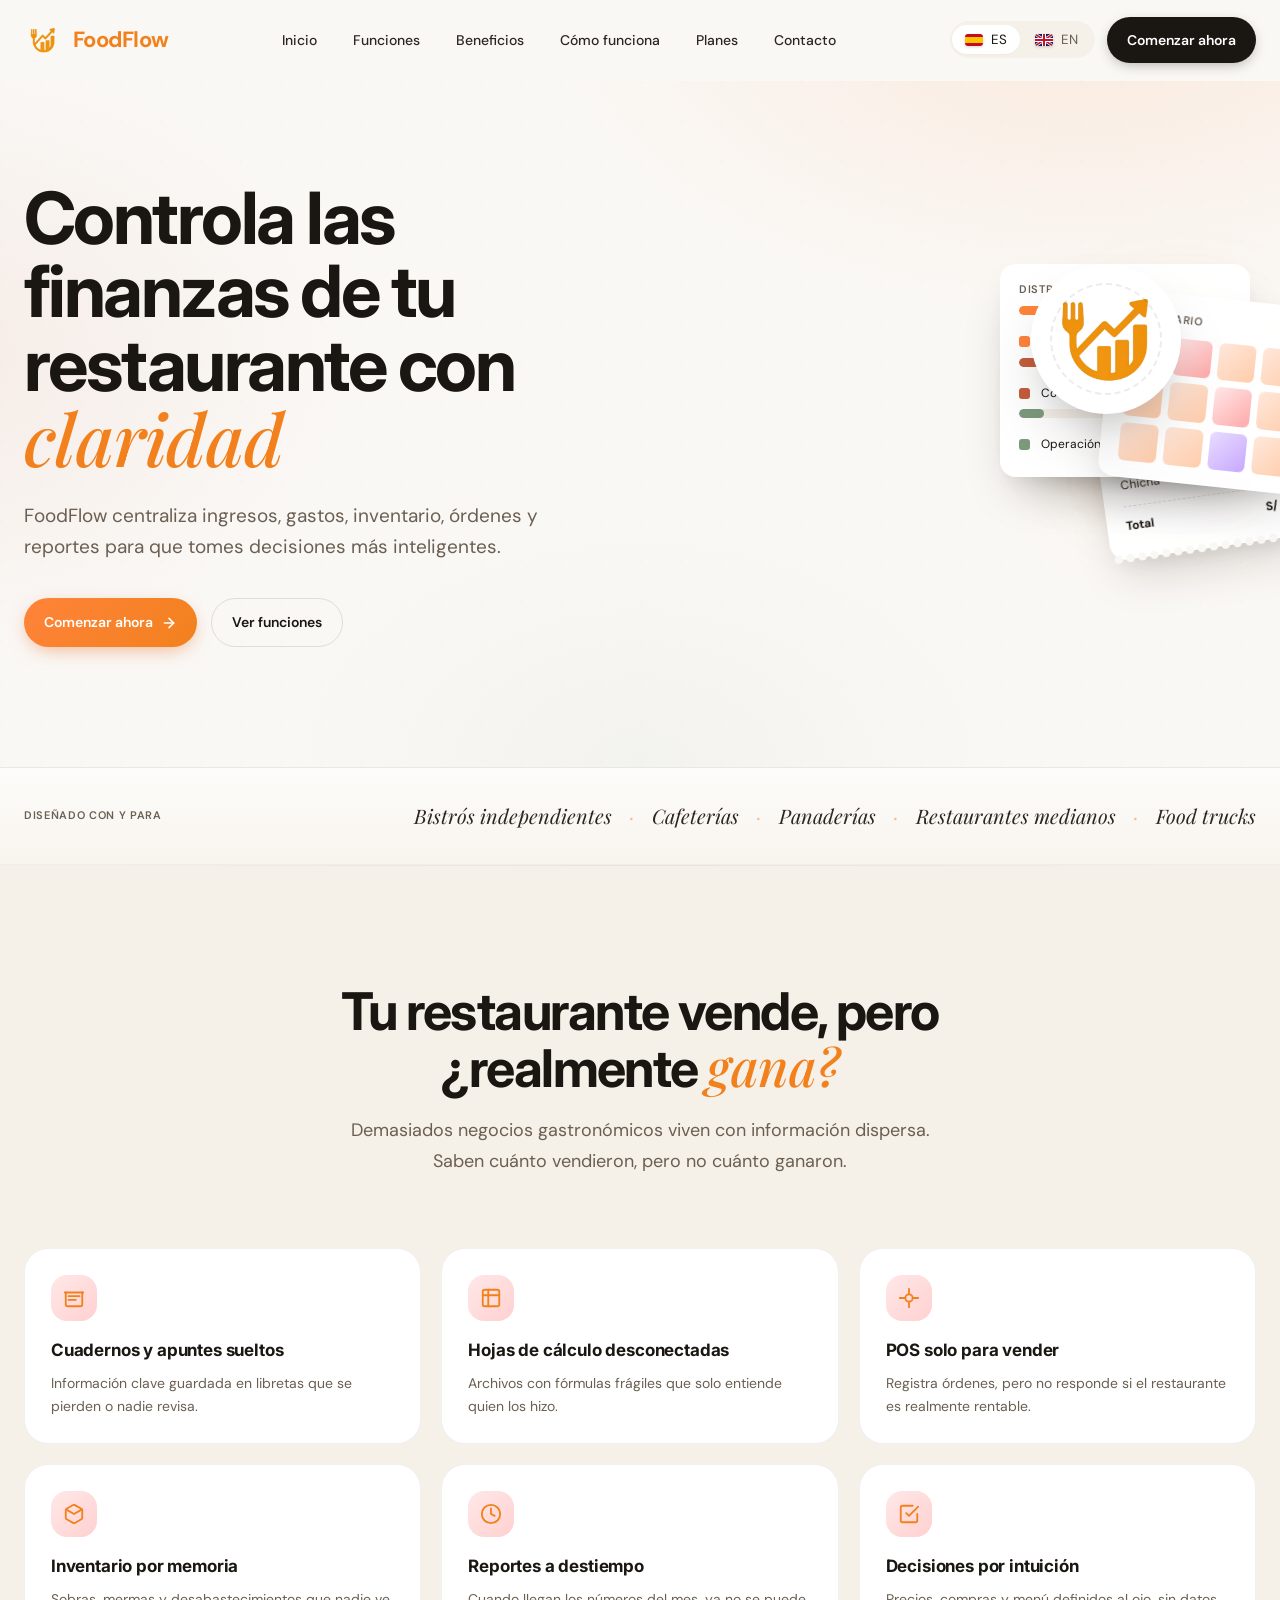
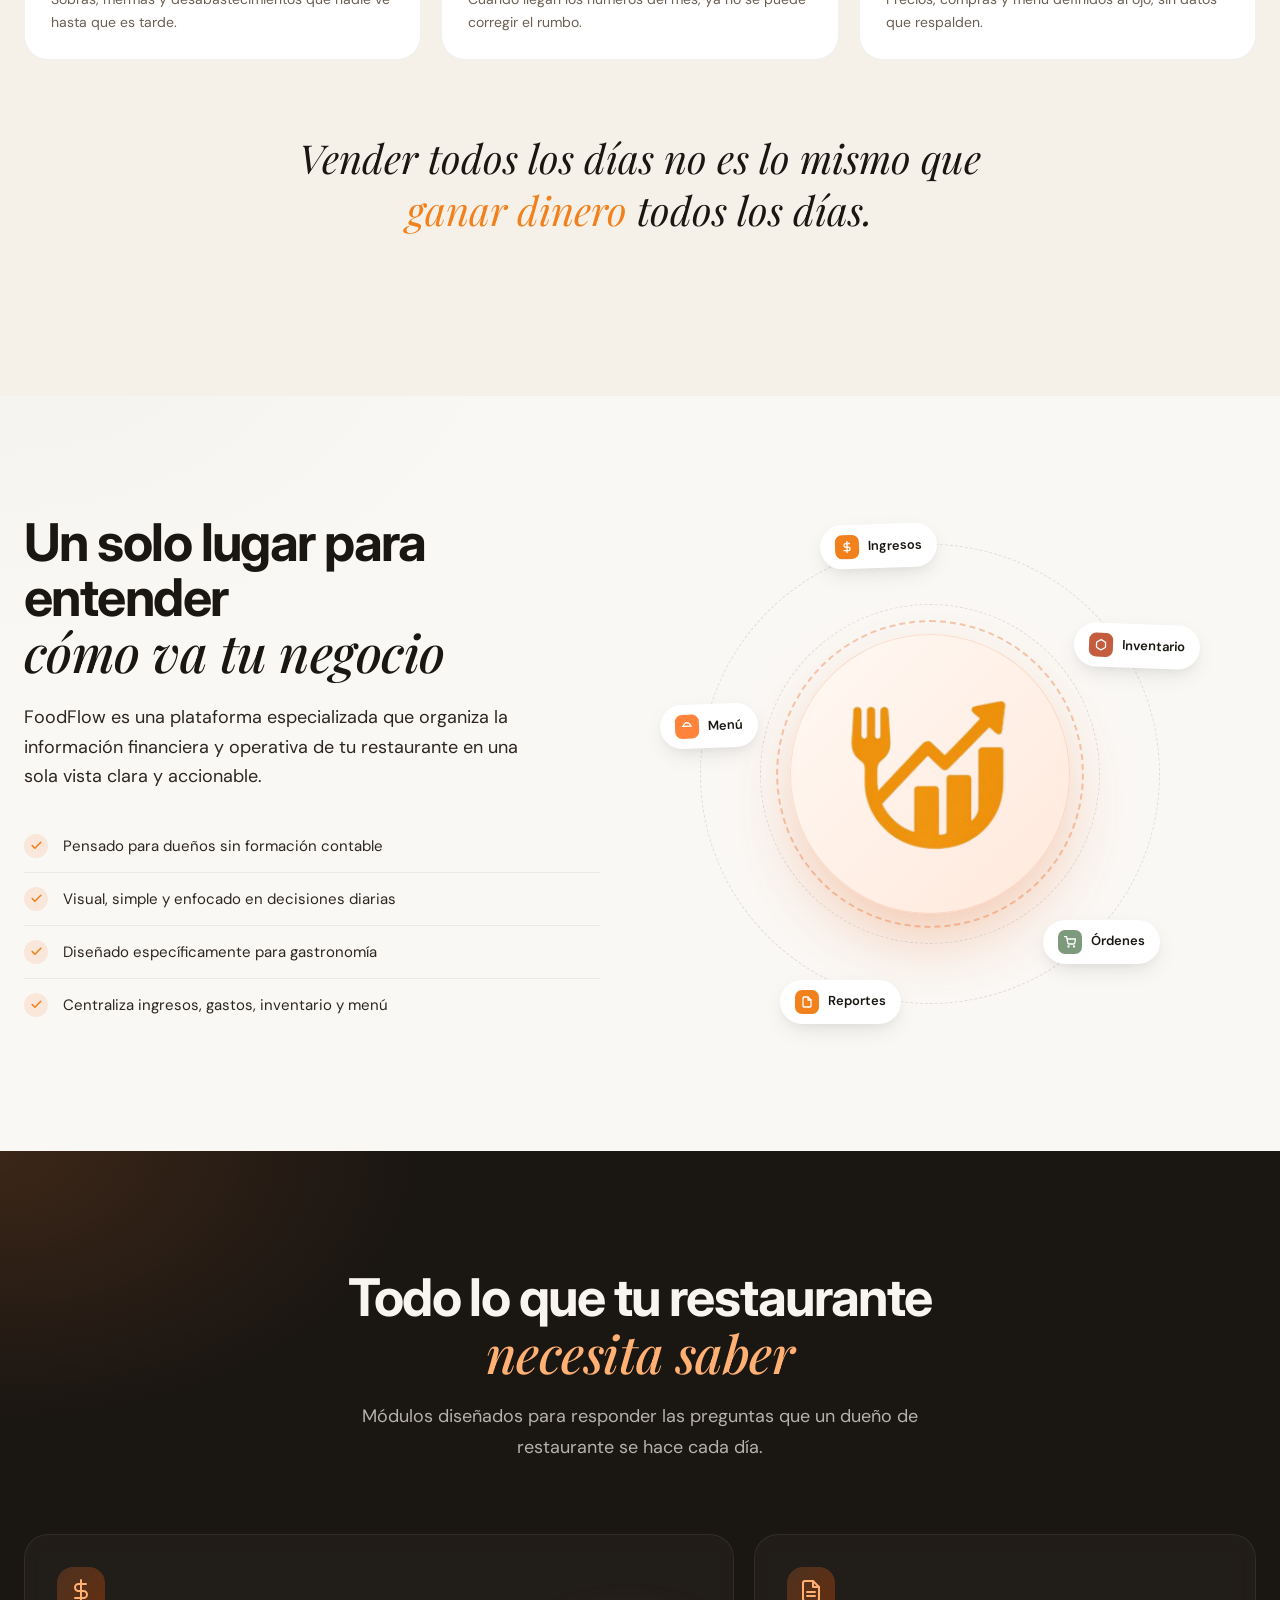
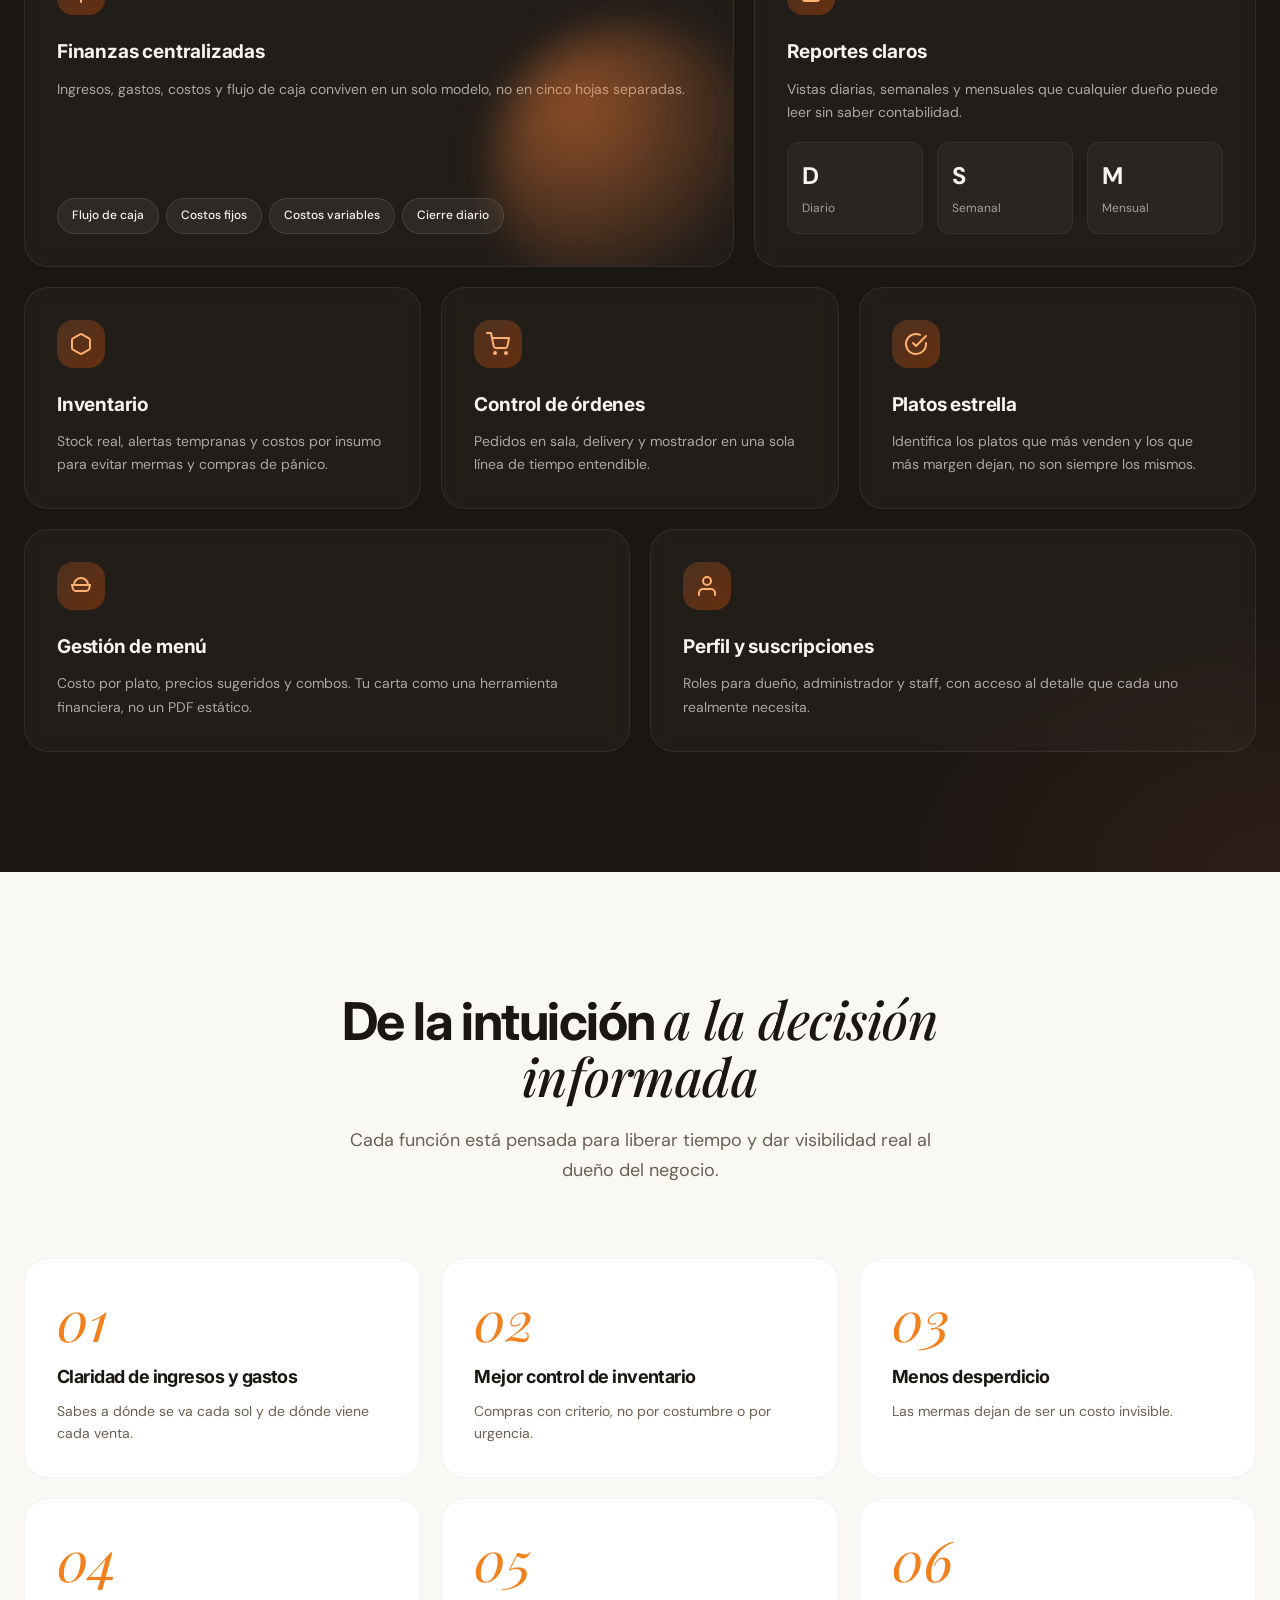
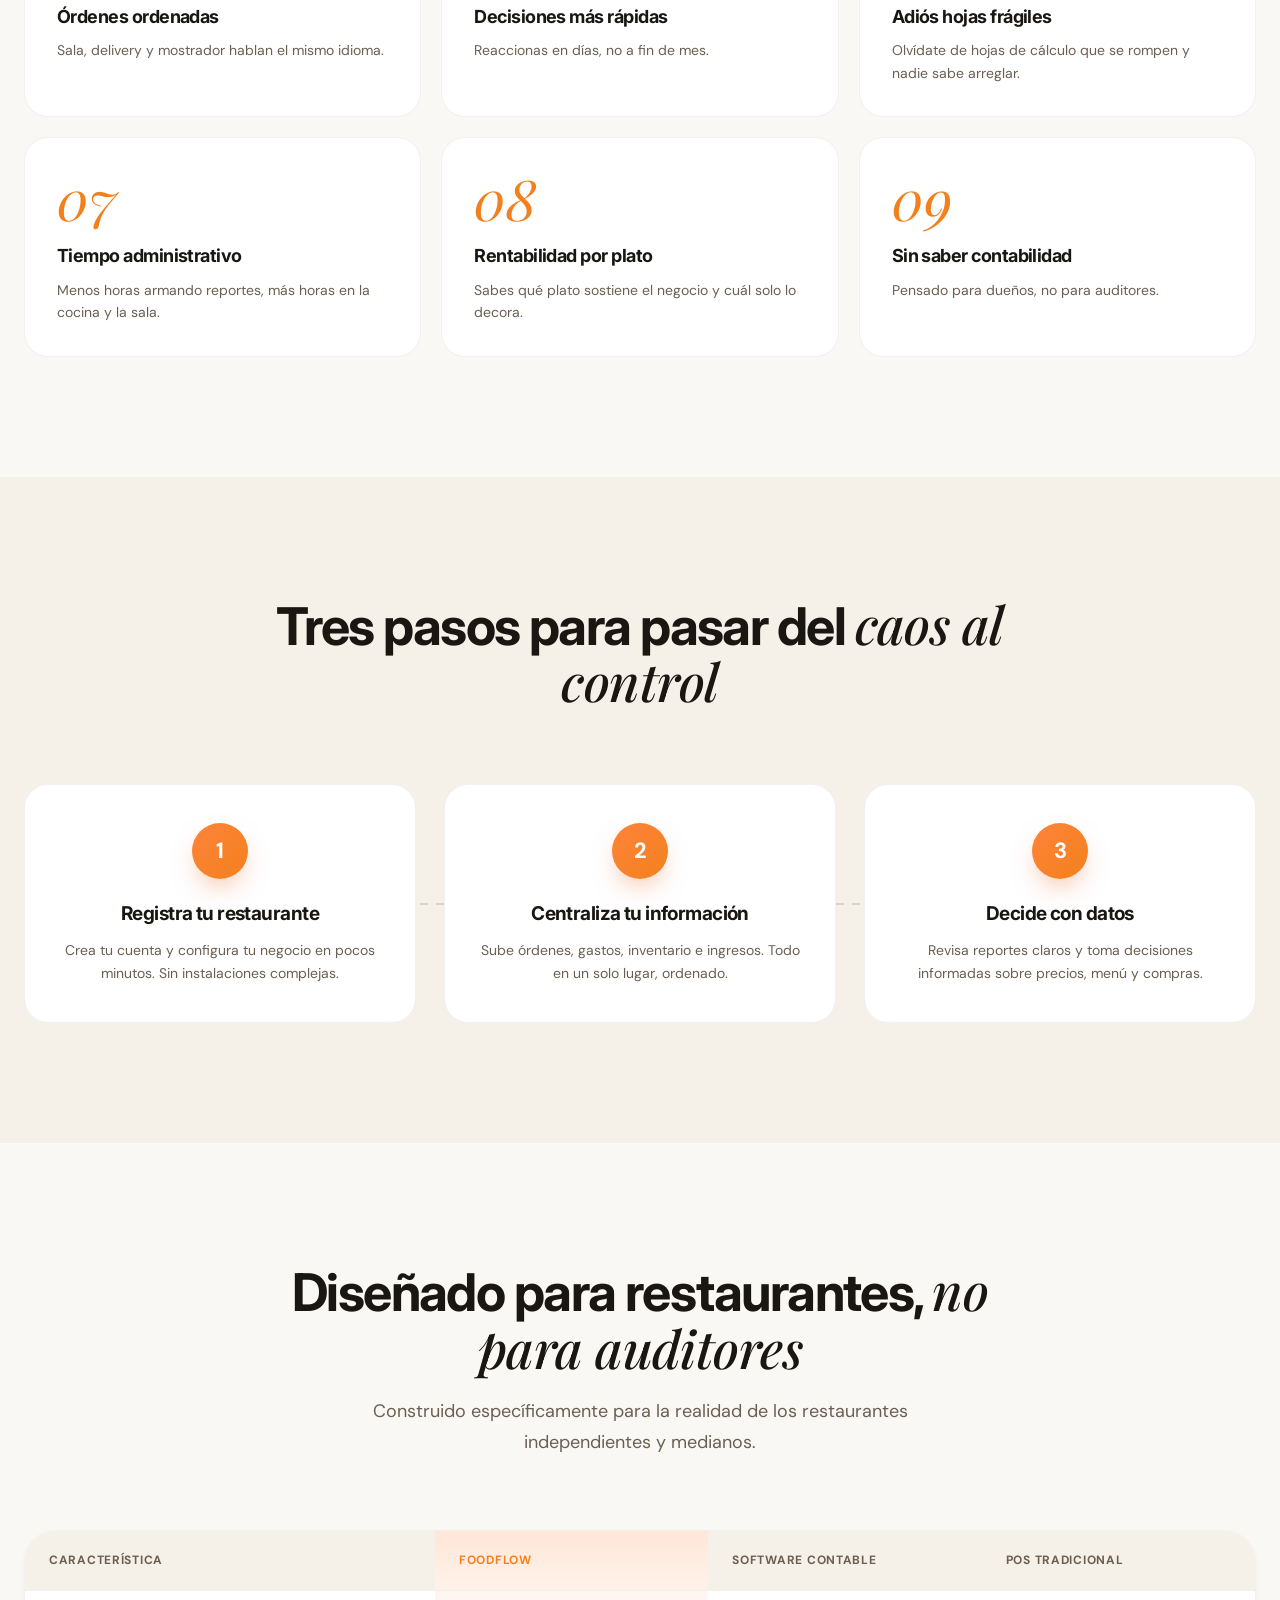
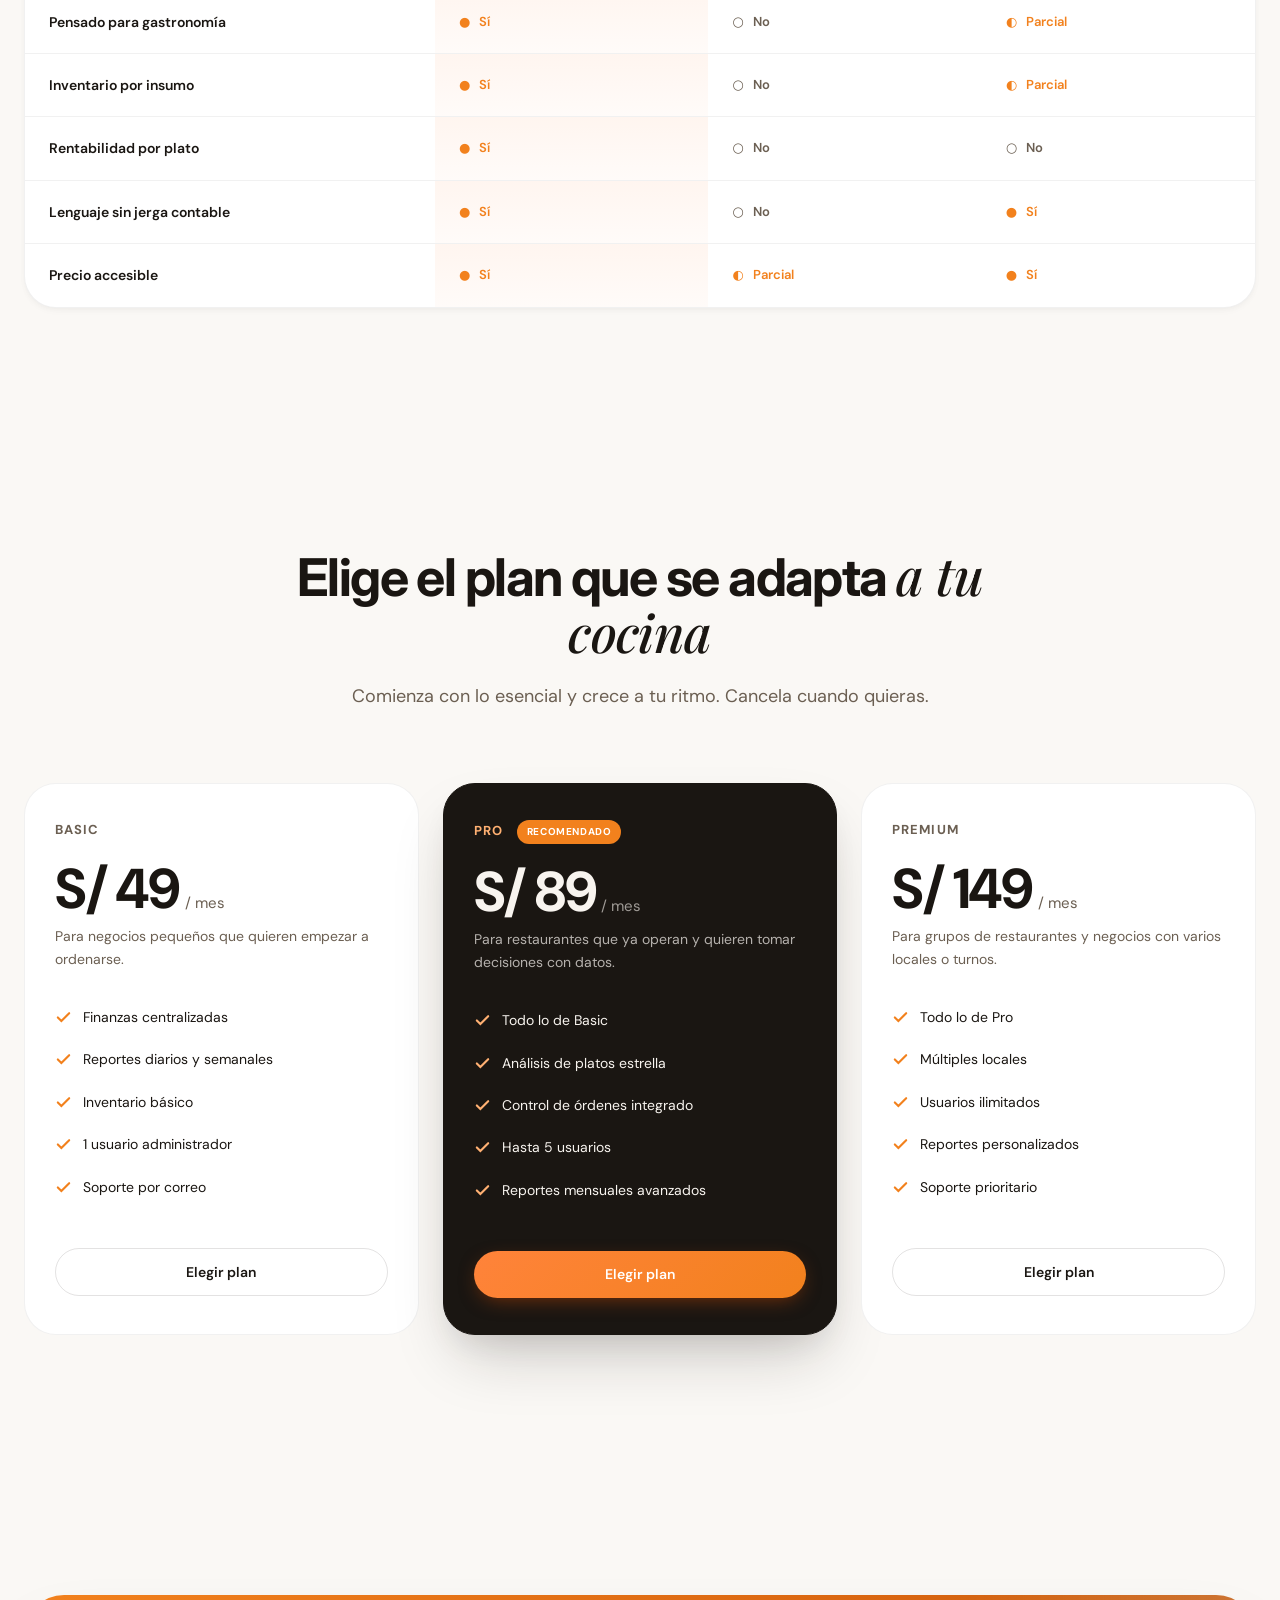
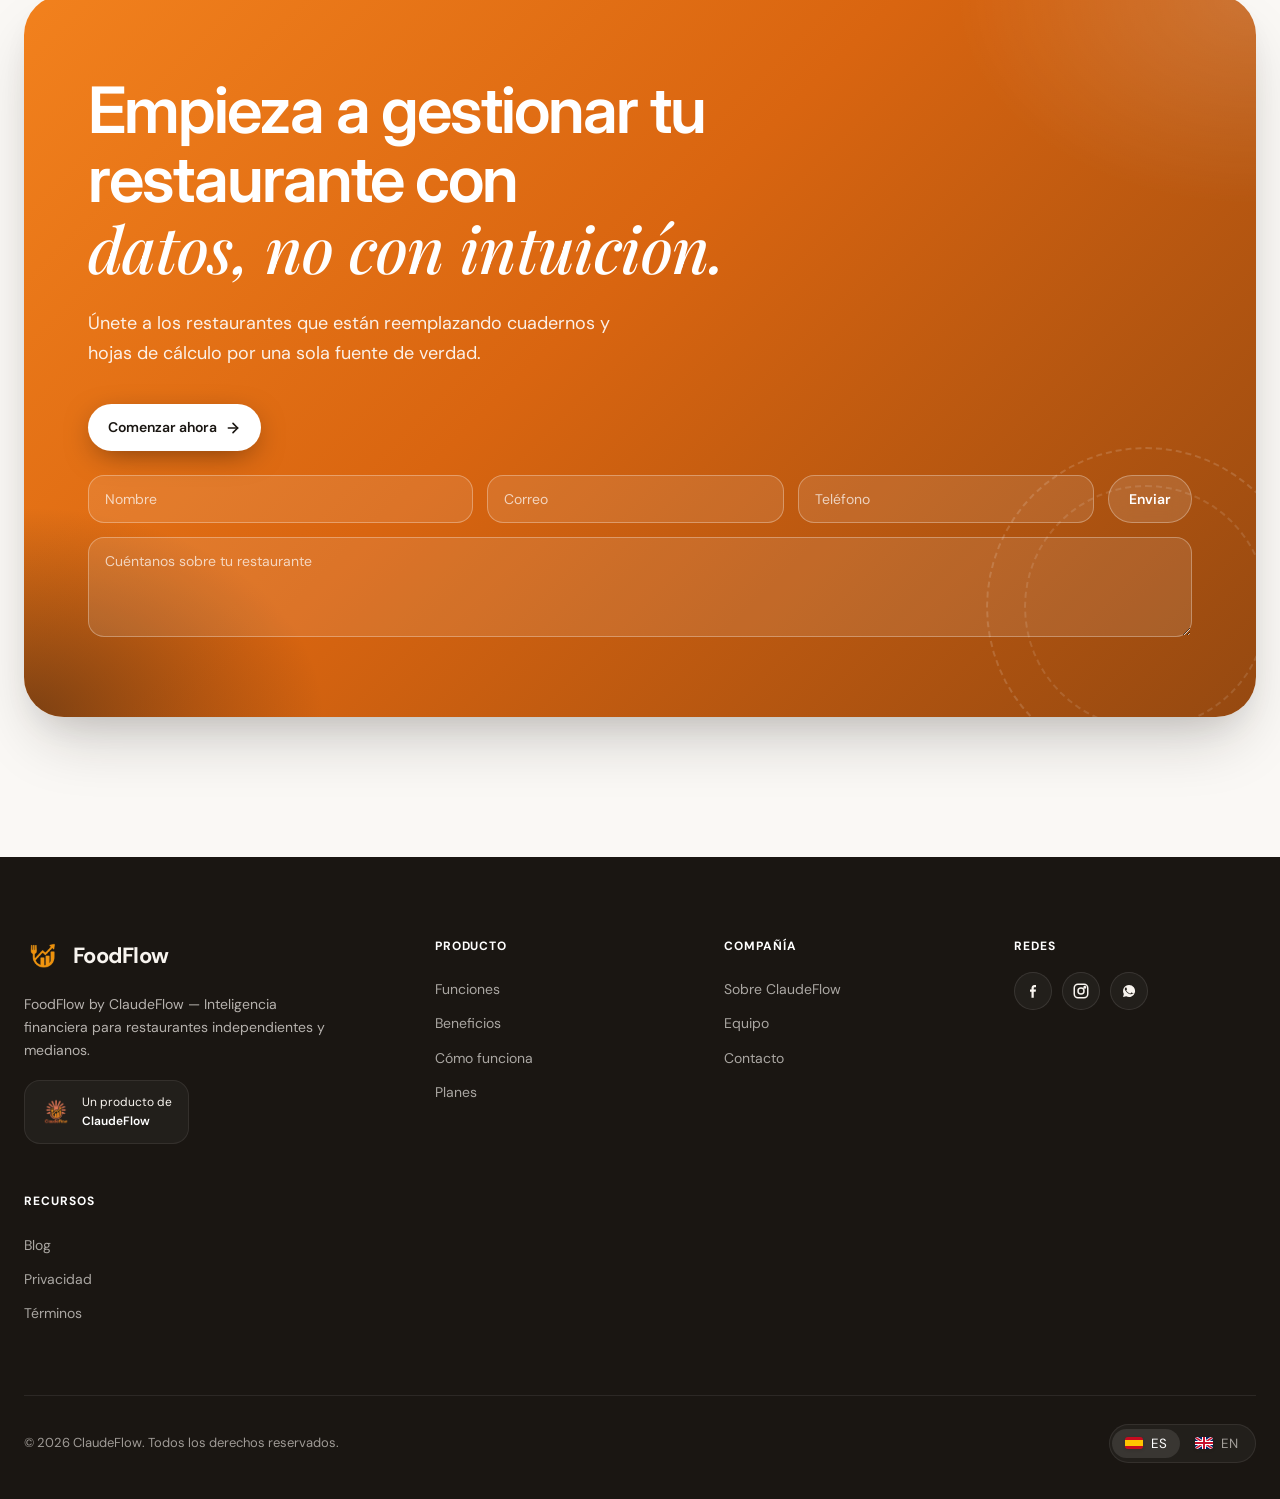
==== index.html @ 776a4ef2 "feat: add initial version of the landing page" ====
<!DOCTYPE html>
<html lang="es">

<head>
  <meta charset="UTF-8">
  <meta name="viewport" content="width=device-width, initial-scale=1.0">
  <title>FoodFlow</title>
  <link rel="icon" href="public/assets/images/foodflow-mark.png" type="image/png">
  <link rel="preconnect" href="https://fonts.googleapis.com">
  <link rel="preconnect" href="https://fonts.gstatic.com" crossorigin="">
  <link href="https://fonts.googleapis.com/css2?family=Inter:wght@400;500;600;700;800&family=Playfair+Display:ital,wght@0,400;0,500;0,600;0,700;1,400;1,500&family=DM+Sans:wght@400;500;600;700&family=JetBrains+Mono:wght@500&display=swap" rel="stylesheet">
  <link rel="stylesheet" href="public/assets/styles/styles.css">
</head>

<body data-cc-id="cc-1">

  <!-- NAV -->
  <nav class="nav" id="nav">
    <div class="container nav-inner">
      <a href="#home" class="brand">
        <span class="brand-mark" aria-hidden="true">
          <img src="public/assets/images/foodflow-mark.png" alt="" />
        </span>
        <span class="brand-text">FoodFlow</span>
      </a>

      <div class="nav-links">
        <a href="#home" data-i18n="nav.home">Inicio</a>
        <a href="#features" data-i18n="nav.features">Funciones</a>
        <a href="#benefits" data-i18n="nav.benefits">Beneficios</a>
        <a href="#how" data-i18n="nav.how">Cómo funciona</a>
        <a href="#plans" data-i18n="nav.plans">Planes</a>
        <a href="#contact" data-i18n="nav.contact">Contacto</a>
      </div>

      <div class="nav-right">
        <div class="lang" id="lang-switch">
          <button data-lang="es" class="active">
            <span class="lang-flag" aria-hidden="true">
              <svg viewBox="0 0 18 12" xmlns="http://www.w3.org/2000/svg">
                <rect width="18" height="12" fill="#C60B1E"/>
                <rect y="3" width="18" height="6" fill="#FFC400"/>
              </svg>
            </span>
            <span class="lang-label">ES</span>
          </button>
          <button data-lang="en">
            <span class="lang-flag" aria-hidden="true">
              <svg viewBox="0 0 18 12" xmlns="http://www.w3.org/2000/svg">
                <rect width="18" height="12" fill="#012169"/>
                <path d="M0 0l18 12M18 0L0 12" stroke="#FFFFFF" stroke-width="3"/>
                <path d="M0 0l18 12M18 0L0 12" stroke="#C8102E" stroke-width="1.5"/>
                <path d="M9 0v12M0 6h18" stroke="#FFFFFF" stroke-width="4"/>
                <path d="M9 0v12M0 6h18" stroke="#C8102E" stroke-width="2"/>
              </svg>
            </span>
            <span class="lang-label">EN</span>
          </button>
        </div>
        <a class="btn btn-primary" href="#plans" data-i18n="cta.start">Comenzar ahora</a>
        <button class="menu-toggle btn-ghost btn" id="menu-toggle" aria-label="Menu">
          <svg width="20" height="20" viewBox="0 0 24 24" fill="none" stroke="currentColor" stroke-width="2" stroke-linecap="round">
            <line x1="3" y1="6" x2="21" y2="6"></line>
            <line x1="3" y1="12" x2="21" y2="12"></line>
            <line x1="3" y1="18" x2="21" y2="18"></line>
          </svg>
        </button>
      </div>
    </div>
    <div class="mobile-menu" id="mobile-menu">
      <a href="#home" data-i18n="nav.home">Inicio</a>
      <a href="#features" data-i18n="nav.features">Funciones</a>
      <a href="#benefits" data-i18n="nav.benefits">Beneficios</a>
      <a href="#how" data-i18n="nav.how">Cómo funciona</a>
      <a href="#plans" data-i18n="nav.plans">Planes</a>
      <a href="#contact" data-i18n="nav.contact">Contacto</a>
      <a class="btn btn-primary" href="#plans" data-i18n="cta.start">Comenzar ahora</a>
    </div>
  </nav>

  <!-- HERO -->
  <section class="hero" id="home">
    <div class="hero-bg"></div>
    <div class="hero-pattern"></div>
    <div class="container hero-grid">
      <div data-reveal class="in">
        <h1 class="hero-title" style="margin-top:0">
          <span data-i18n="hero.title.a">Controla las finanzas de tu restaurante con</span><br>
          <span class="serif accent" data-i18n="hero.title.b">claridad</span>
        </h1>
        <p class="hero-sub" data-i18n="hero.sub">FoodFlow centraliza ingresos, gastos, inventario, órdenes y reportes para que tomes decisiones más inteligentes.</p>
        <div class="hero-ctas">
          <a class="btn btn-orange" href="#plans">
            <span data-i18n="cta.start">Comenzar ahora</span>
            <svg width="16" height="16" viewBox="0 0 24 24" fill="none" stroke="currentColor" stroke-width="2.4" stroke-linecap="round" stroke-linejoin="round">
              <line x1="5" y1="12" x2="19" y2="12"></line>
              <polyline points="12 5 19 12 12 19"></polyline>
            </svg>
          </a>
          <a class="btn btn-ghost" href="#features" data-i18n="cta.features">Ver funciones</a>
        </div>
      </div>

      <div class="hero-art in" data-reveal aria-hidden="true">
        <div class="ha-glow"></div>
        <div class="ha-bg">
          <div class="ha-grid"></div>
        </div>

        <div class="ha-card ha-receipt">
          <div class="receipt-h">Comanda #128</div>
          <div class="receipt-row"><span>Lomo saltado</span><span>S/ 32</span></div>
          <div class="receipt-row"><span>Ceviche</span><span>S/ 28</span></div>
          <div class="receipt-row"><span>Chicha</span><span>S/ 8</span></div>
          <div class="receipt-row h"><span>Total</span><span>S/ 68</span></div>
        </div>

        <div class="ha-card ha-metric">
          <div class="lbl" data-i18n="hero.art.margin">Margen del día</div>
          <div class="val">31.4%</div>
          <span class="delta">
            <svg width="10" height="10" viewBox="0 0 24 24" fill="none" stroke="currentColor" stroke-width="3" stroke-linecap="round" stroke-linejoin="round">
              <polyline points="18 15 12 9 6 15"></polyline>
            </svg>
            +4.2 vs. ayer
          </span>
        </div>

        <div class="ha-card ha-flow">
          <div class="lbl" data-i18n="hero.art.flow">Distribución</div>
          <div style="margin-top:8px"></div>
          <div class="flow-bar"><i style="width:62%;background:var(--orange-light)"></i></div>
          <div class="flow-row">
            <span class="sw" style="background:var(--orange-light)"></span>
            <span style="flex:1" data-i18n="hero.art.income">Ingresos</span>
            <b>62%</b>
          </div>
          <div class="flow-bar"><i style="width:26%;background:var(--terracotta)"></i></div>
          <div class="flow-row">
            <span class="sw" style="background:var(--terracotta)"></span>
            <span style="flex:1" data-i18n="hero.art.cost">Costo</span>
            <b>26%</b>
          </div>
          <div class="flow-bar"><i style="width:12%;background:var(--sage)"></i></div>
          <div class="flow-row">
            <span class="sw" style="background:var(--sage)"></span>
            <span style="flex:1" data-i18n="hero.art.opex">Operación</span>
            <b>12%</b>
          </div>
        </div>

        <div class="ha-card ha-inv">
          <div class="lbl" data-i18n="hero.art.stock">Inventario</div>
          <div class="inv-grid">
            <span></span><span></span><span></span><span></span>
            <span></span><span></span><span></span><span></span>
            <span></span><span></span><span></span><span></span>
          </div>
        </div>

        <div class="ha-dish">
          <img src="public/assets/images/foodflow-mark.png" alt="FoodFlow" />
        </div>
      </div>
    </div>
  </section>

  <!-- TRUST -->
  <div class="trust">
    <div class="container trust-inner">
      <span class="trust-label" data-i18n="trust.label">Diseñado con y para</span>
      <div class="trust-list">
        <span data-i18n="trust.a">Bistrós independientes</span>
        <span data-i18n="trust.b">Cafeterías</span>
        <span data-i18n="trust.c">Panaderías</span>
        <span data-i18n="trust.d">Restaurantes medianos</span>
        <span data-i18n="trust.e">Food trucks</span>
      </div>
    </div>
  </div>

  <!-- PROBLEM -->
  <section class="problem" id="problem">
    <div class="container">
      <div class="sec-head in" data-reveal>
        <h2 class="sec-title">
          <span data-i18n="problem.title.a">Tu restaurante vende, pero ¿realmente</span>
          <span class="serif" style="color:var(--coral)" data-i18n="problem.title.b">gana?</span>
        </h2>
        <p class="sec-sub" data-i18n="problem.sub">Demasiados negocios gastronómicos viven con información dispersa. Saben cuánto vendieron, pero no cuánto ganaron.</p>
      </div>

      <div class="problem-grid">
        <div class="pain in" data-reveal>
          <div class="pain-icon">
            <svg viewBox="0 0 24 24" fill="none" stroke="currentColor" stroke-width="2" stroke-linecap="round" stroke-linejoin="round">
              <path d="M2 6h20"></path>
              <path d="M3 6v13a2 2 0 0 0 2 2h14a2 2 0 0 0 2-2V6"></path>
              <line x1="6" y1="10" x2="18" y2="10"></line>
              <line x1="6" y1="14" x2="14" y2="14"></line>
            </svg>
          </div>
          <h4 data-i18n="pain.1.t">Cuadernos y apuntes sueltos</h4>
          <p data-i18n="pain.1.d">Información clave guardada en libretas que se pierden o nadie revisa.</p>
        </div>
        <div class="pain in" data-reveal>
          <div class="pain-icon">
            <svg viewBox="0 0 24 24" fill="none" stroke="currentColor" stroke-width="2" stroke-linecap="round" stroke-linejoin="round">
              <rect x="3" y="3" width="18" height="18" rx="2"></rect>
              <line x1="3" y1="9" x2="21" y2="9"></line>
              <line x1="9" y1="3" x2="9" y2="21"></line>
            </svg>
          </div>
          <h4 data-i18n="pain.2.t">Hojas de cálculo desconectadas</h4>
          <p data-i18n="pain.2.d">Archivos con fórmulas frágiles que solo entiende quien los hizo.</p>
        </div>
        <div class="pain in" data-reveal>
          <div class="pain-icon">
            <svg viewBox="0 0 24 24" fill="none" stroke="currentColor" stroke-width="2" stroke-linecap="round" stroke-linejoin="round">
              <path d="M12 2v6"></path>
              <path d="M12 16v6"></path>
              <circle cx="12" cy="12" r="4"></circle>
              <path d="M2 12h6"></path>
              <path d="M16 12h6"></path>
            </svg>
          </div>
          <h4 data-i18n="pain.3.t">POS solo para vender</h4>
          <p data-i18n="pain.3.d">Registra órdenes, pero no responde si el restaurante es realmente rentable.</p>
        </div>
        <div class="pain in" data-reveal>
          <div class="pain-icon">
            <svg viewBox="0 0 24 24" fill="none" stroke="currentColor" stroke-width="2" stroke-linecap="round" stroke-linejoin="round">
              <path d="M21 16V8a2 2 0 0 0-1-1.73l-7-4a2 2 0 0 0-2 0l-7 4A2 2 0 0 0 3 8v8a2 2 0 0 0 1 1.73l7 4a2 2 0 0 0 2 0l7-4A2 2 0 0 0 21 16z"></path>
              <polyline points="3.27 6.96 12 12.01 20.73 6.96"></polyline>
            </svg>
          </div>
          <h4 data-i18n="pain.4.t">Inventario por memoria</h4>
          <p data-i18n="pain.4.d">Sobras, mermas y desabastecimientos que nadie ve hasta que es tarde.</p>
        </div>
        <div class="pain in" data-reveal>
          <div class="pain-icon">
            <svg viewBox="0 0 24 24" fill="none" stroke="currentColor" stroke-width="2" stroke-linecap="round" stroke-linejoin="round">
              <circle cx="12" cy="12" r="10"></circle>
              <polyline points="12 6 12 12 16 14"></polyline>
            </svg>
          </div>
          <h4 data-i18n="pain.5.t">Reportes a destiempo</h4>
          <p data-i18n="pain.5.d">Cuando llegan los números del mes, ya no se puede corregir el rumbo.</p>
        </div>
        <div class="pain in" data-reveal>
          <div class="pain-icon">
            <svg viewBox="0 0 24 24" fill="none" stroke="currentColor" stroke-width="2" stroke-linecap="round" stroke-linejoin="round">
              <path d="M9 11l3 3L22 4"></path>
              <path d="M21 12v7a2 2 0 0 1-2 2H5a2 2 0 0 1-2-2V5a2 2 0 0 1 2-2h11"></path>
            </svg>
          </div>
          <h4 data-i18n="pain.6.t">Decisiones por intuición</h4>
          <p data-i18n="pain.6.d">Precios, compras y menú definidos al ojo, sin datos que respalden.</p>
        </div>
      </div>

      <p class="problem-quote" data-reveal>
        <span data-i18n="problem.quote.a">Vender todos los días no es lo mismo que </span>
        <em data-i18n="problem.quote.b">ganar dinero</em>
        <span data-i18n="problem.quote.c"> todos los días.</span>
      </p>
    </div>
  </section>

  <!-- SOLUTION -->
  <section class="solution" id="solution">
    <div class="container solution-grid">
      <div data-reveal>
        <h2 class="sec-title" style="text-align:left">
          <span data-i18n="solution.title.a">Un solo lugar para entender</span><br>
          <span class="serif accent" data-i18n="solution.title.b">cómo va tu negocio</span>
        </h2>
        <p style="font-size:18px; color:var(--ink-2); margin:20px 0 0; max-width:520px; line-height:1.65" data-i18n="solution.sub">
          FoodFlow es una plataforma especializada que organiza la información financiera y operativa de tu restaurante en una sola vista clara y accionable.
        </p>
        <ul class="solution-list">
          <li>
            <span class="check"><svg viewBox="0 0 24 24" fill="none" stroke="currentColor" stroke-width="3" stroke-linecap="round" stroke-linejoin="round"><polyline points="20 6 9 17 4 12"></polyline></svg></span>
            <span data-i18n="solution.l1">Pensado para dueños sin formación contable</span>
          </li>
          <li>
            <span class="check"><svg viewBox="0 0 24 24" fill="none" stroke="currentColor" stroke-width="3" stroke-linecap="round" stroke-linejoin="round"><polyline points="20 6 9 17 4 12"></polyline></svg></span>
            <span data-i18n="solution.l2">Visual, simple y enfocado en decisiones diarias</span>
          </li>
          <li>
            <span class="check"><svg viewBox="0 0 24 24" fill="none" stroke="currentColor" stroke-width="3" stroke-linecap="round" stroke-linejoin="round"><polyline points="20 6 9 17 4 12"></polyline></svg></span>
            <span data-i18n="solution.l3">Diseñado específicamente para gastronomía</span>
          </li>
          <li>
            <span class="check"><svg viewBox="0 0 24 24" fill="none" stroke="currentColor" stroke-width="3" stroke-linecap="round" stroke-linejoin="round"><polyline points="20 6 9 17 4 12"></polyline></svg></span>
            <span data-i18n="solution.l4">Centraliza ingresos, gastos, inventario y menú</span>
          </li>
        </ul>
      </div>

      <div class="solution-art" data-reveal aria-hidden="true">
        <div class="orbit"></div>
        <div class="orbit orbit-2"></div>
        <div class="center-orb"><img src="public/assets/images/foodflow-mark.png" alt="FoodFlow" /></div>

        <div class="orbit-pill op-1">
          <span class="ico"><svg width="12" height="12" viewBox="0 0 24 24" fill="none" stroke="currentColor" stroke-width="2.6" stroke-linecap="round"><path d="M12 1v22M17 5H9.5a3.5 3.5 0 0 0 0 7h5a3.5 3.5 0 0 1 0 7H6"></path></svg></span>
          <span data-i18n="orbit.income">Ingresos</span>
        </div>
        <div class="orbit-pill op-2">
          <span class="ico"><svg width="12" height="12" viewBox="0 0 24 24" fill="none" stroke="currentColor" stroke-width="2.6" stroke-linecap="round" stroke-linejoin="round"><path d="M21 16V8a2 2 0 0 0-1-1.73l-7-4a2 2 0 0 0-2 0l-7 4A2 2 0 0 0 3 8v8a2 2 0 0 0 1 1.73l7 4a2 2 0 0 0 2 0l7-4A2 2 0 0 0 21 16z"></path></svg></span>
          <span data-i18n="orbit.inventory">Inventario</span>
        </div>
        <div class="orbit-pill op-3">
          <span class="ico"><svg width="12" height="12" viewBox="0 0 24 24" fill="none" stroke="currentColor" stroke-width="2.6" stroke-linecap="round" stroke-linejoin="round"><circle cx="9" cy="21" r="1"></circle><circle cx="20" cy="21" r="1"></circle><path d="M1 1h4l2.7 13.4a2 2 0 0 0 2 1.6h9.7a2 2 0 0 0 2-1.6L23 6H6"></path></svg></span>
          <span data-i18n="orbit.orders">Órdenes</span>
        </div>
        <div class="orbit-pill op-4">
          <span class="ico"><svg width="12" height="12" viewBox="0 0 24 24" fill="none" stroke="currentColor" stroke-width="2.6" stroke-linecap="round" stroke-linejoin="round"><path d="M14 2H6a2 2 0 0 0-2 2v16a2 2 0 0 0 2 2h12a2 2 0 0 0 2-2V8z"></path><polyline points="14 2 14 8 20 8"></polyline></svg></span>
          <span data-i18n="orbit.reports">Reportes</span>
        </div>
        <div class="orbit-pill op-5">
          <span class="ico"><svg width="12" height="12" viewBox="0 0 24 24" fill="none" stroke="currentColor" stroke-width="2.6" stroke-linecap="round" stroke-linejoin="round"><path d="M3 11h18M5 11a7 7 0 0 1 14 0"></path></svg></span>
          <span data-i18n="orbit.menu">Menú</span>
        </div>
      </div>
    </div>
  </section>

  <!-- FEATURES -->
  <section class="features" id="features">
    <div class="container">
      <div class="sec-head" data-reveal>
        <h2 class="sec-title" style="color:var(--cream)">
          <span data-i18n="features.title.a">Todo lo que tu restaurante</span>
          <span class="serif" style="color:var(--orange-soft)" data-i18n="features.title.b">necesita saber</span>
        </h2>
        <p class="sec-sub" data-i18n="features.sub">Módulos diseñados para responder las preguntas que un dueño de restaurante se hace cada día.</p>
      </div>

      <div class="feat-grid">
        <article class="feat feat-big span-7" data-reveal>
          <div>
            <div class="feat-ico">
              <svg viewBox="0 0 24 24" fill="none" stroke="currentColor" stroke-width="2" stroke-linecap="round" stroke-linejoin="round">
                <path d="M12 1v22M17 5H9.5a3.5 3.5 0 0 0 0 7h5a3.5 3.5 0 0 1 0 7H6"></path>
              </svg>
            </div>
            <h3 data-i18n="feat.1.t">Finanzas centralizadas</h3>
            <p data-i18n="feat.1.d">Ingresos, gastos, costos y flujo de caja conviven en un solo modelo, no en cinco hojas separadas.</p>
          </div>
          <div class="stack">
            <span class="chip" data-i18n="feat.1.c1">Flujo de caja</span>
            <span class="chip" data-i18n="feat.1.c2">Costos fijos</span>
            <span class="chip" data-i18n="feat.1.c3">Costos variables</span>
            <span class="chip" data-i18n="feat.1.c4">Cierre diario</span>
          </div>
          <span class="deco"></span>
        </article>

        <article class="feat span-5" data-reveal>
          <div class="feat-ico">
            <svg viewBox="0 0 24 24" fill="none" stroke="currentColor" stroke-width="2" stroke-linecap="round" stroke-linejoin="round">
              <path d="M14 2H6a2 2 0 0 0-2 2v16a2 2 0 0 0 2 2h12a2 2 0 0 0 2-2V8z"></path>
              <polyline points="14 2 14 8 20 8"></polyline>
              <line x1="16" y1="13" x2="8" y2="13"></line>
              <line x1="16" y1="17" x2="8" y2="17"></line>
            </svg>
          </div>
          <h3 data-i18n="feat.2.t">Reportes claros</h3>
          <p data-i18n="feat.2.d">Vistas diarias, semanales y mensuales que cualquier dueño puede leer sin saber contabilidad.</p>
          <div class="feat-mini-stack">
            <div class="mini-card"><b>D</b><span data-i18n="feat.2.daily">Diario</span></div>
            <div class="mini-card"><b>S</b><span data-i18n="feat.2.weekly">Semanal</span></div>
            <div class="mini-card"><b>M</b><span data-i18n="feat.2.monthly">Mensual</span></div>
          </div>
        </article>

        <article class="feat span-4" data-reveal>
          <div class="feat-ico">
            <svg viewBox="0 0 24 24" fill="none" stroke="currentColor" stroke-width="2" stroke-linecap="round" stroke-linejoin="round">
              <path d="M21 16V8a2 2 0 0 0-1-1.73l-7-4a2 2 0 0 0-2 0l-7 4A2 2 0 0 0 3 8v8a2 2 0 0 0 1 1.73l7 4a2 2 0 0 0 2 0l7-4A2 2 0 0 0 21 16z"></path>
            </svg>
          </div>
          <h3 data-i18n="feat.3.t">Inventario</h3>
          <p data-i18n="feat.3.d">Stock real, alertas tempranas y costos por insumo para evitar mermas y compras de pánico.</p>
        </article>

        <article class="feat span-4" data-reveal>
          <div class="feat-ico">
            <svg viewBox="0 0 24 24" fill="none" stroke="currentColor" stroke-width="2" stroke-linecap="round" stroke-linejoin="round">
              <circle cx="9" cy="21" r="1"></circle>
              <circle cx="20" cy="21" r="1"></circle>
              <path d="M1 1h4l2.7 13.4a2 2 0 0 0 2 1.6h9.7a2 2 0 0 0 2-1.6L23 6H6"></path>
            </svg>
          </div>
          <h3 data-i18n="feat.4.t">Control de órdenes</h3>
          <p data-i18n="feat.4.d">Pedidos en sala, delivery y mostrador en una sola línea de tiempo entendible.</p>
        </article>

        <article class="feat span-4" data-reveal>
          <div class="feat-ico">
            <svg viewBox="0 0 24 24" fill="none" stroke="currentColor" stroke-width="2" stroke-linecap="round" stroke-linejoin="round">
              <path d="M22 11.08V12a10 10 0 1 1-5.93-9.14"></path>
              <polyline points="22 4 12 14.01 9 11.01"></polyline>
            </svg>
          </div>
          <h3 data-i18n="feat.5.t">Platos estrella</h3>
          <p data-i18n="feat.5.d">Identifica los platos que más venden y los que más margen dejan, no son siempre los mismos.</p>
        </article>

        <article class="feat span-6" data-reveal>
          <div class="feat-ico">
            <svg viewBox="0 0 24 24" fill="none" stroke="currentColor" stroke-width="2" stroke-linecap="round" stroke-linejoin="round">
              <path d="M3 11h18"></path>
              <path d="M5 11a7 7 0 0 1 14 0"></path>
              <path d="M3 11l1 4a3 3 0 0 0 3 2h10a3 3 0 0 0 3-2l1-4"></path>
            </svg>
          </div>
          <h3 data-i18n="feat.6.t">Gestión de menú</h3>
          <p data-i18n="feat.6.d">Costo por plato, precios sugeridos y combos. Tu carta como una herramienta financiera, no un PDF estático.</p>
        </article>

        <article class="feat span-6" data-reveal>
          <div class="feat-ico">
            <svg viewBox="0 0 24 24" fill="none" stroke="currentColor" stroke-width="2" stroke-linecap="round" stroke-linejoin="round">
              <path d="M20 21v-2a4 4 0 0 0-4-4H8a4 4 0 0 0-4 4v2"></path>
              <circle cx="12" cy="7" r="4"></circle>
            </svg>
          </div>
          <h3 data-i18n="feat.7.t">Perfil y suscripciones</h3>
          <p data-i18n="feat.7.d">Roles para dueño, administrador y staff, con acceso al detalle que cada uno realmente necesita.</p>
        </article>
      </div>
    </div>
  </section>

  <!-- BENEFITS -->
  <section class="benefits" id="benefits">
    <div class="container">
      <div class="sec-head" data-reveal>
        <h2 class="sec-title">
          <span data-i18n="benefits.title.a">De la intuición</span>
          <span class="serif accent" data-i18n="benefits.title.b">a la decisión informada</span>
        </h2>
        <p class="sec-sub" data-i18n="benefits.sub">Cada función está pensada para liberar tiempo y dar visibilidad real al dueño del negocio.</p>
      </div>

      <div class="benefits-grid">
        <div class="ben" data-reveal>
          <div class="ben-num">01</div>
          <h4 data-i18n="ben.1.t">Claridad de ingresos y gastos</h4>
          <p data-i18n="ben.1.d">Sabes a dónde se va cada sol y de dónde viene cada venta.</p>
        </div>
        <div class="ben" data-reveal>
          <div class="ben-num">02</div>
          <h4 data-i18n="ben.2.t">Mejor control de inventario</h4>
          <p data-i18n="ben.2.d">Compras con criterio, no por costumbre o por urgencia.</p>
        </div>
        <div class="ben" data-reveal>
          <div class="ben-num">03</div>
          <h4 data-i18n="ben.3.t">Menos desperdicio</h4>
          <p data-i18n="ben.3.d">Las mermas dejan de ser un costo invisible.</p>
        </div>
        <div class="ben" data-reveal>
          <div class="ben-num">04</div>
          <h4 data-i18n="ben.4.t">Órdenes ordenadas</h4>
          <p data-i18n="ben.4.d">Sala, delivery y mostrador hablan el mismo idioma.</p>
        </div>
        <div class="ben" data-reveal>
          <div class="ben-num">05</div>
          <h4 data-i18n="ben.5.t">Decisiones más rápidas</h4>
          <p data-i18n="ben.5.d">Reaccionas en días, no a fin de mes.</p>
        </div>
        <div class="ben" data-reveal>
          <div class="ben-num">06</div>
          <h4 data-i18n="ben.6.t">Adiós hojas frágiles</h4>
          <p data-i18n="ben.6.d">Olvídate de hojas de cálculo que se rompen y nadie sabe arreglar.</p>
        </div>
        <div class="ben" data-reveal>
          <div class="ben-num">07</div>
          <h4 data-i18n="ben.7.t">Tiempo administrativo</h4>
          <p data-i18n="ben.7.d">Menos horas armando reportes, más horas en la cocina y la sala.</p>
        </div>
        <div class="ben" data-reveal>
          <div class="ben-num">08</div>
          <h4 data-i18n="ben.8.t">Rentabilidad por plato</h4>
          <p data-i18n="ben.8.d">Sabes qué plato sostiene el negocio y cuál solo lo decora.</p>
        </div>
        <div class="ben" data-reveal>
          <div class="ben-num">09</div>
          <h4 data-i18n="ben.9.t">Sin saber contabilidad</h4>
          <p data-i18n="ben.9.d">Pensado para dueños, no para auditores.</p>
        </div>
      </div>
    </div>
  </section>

  <!-- HOW IT WORKS -->
  <section class="how" id="how">
    <div class="container">
      <div class="sec-head" data-reveal>
        <h2 class="sec-title">
          <span data-i18n="how.title.a">Tres pasos para pasar del</span>
          <span class="serif accent" data-i18n="how.title.b">caos al control</span>
        </h2>
      </div>

      <div class="how-steps">
        <div class="step" data-reveal>
          <div class="step-num">1</div>
          <h4 data-i18n="step.1.t">Registra tu restaurante</h4>
          <p data-i18n="step.1.d">Crea tu cuenta y configura tu negocio en pocos minutos. Sin instalaciones complejas.</p>
        </div>
        <div class="step" data-reveal>
          <div class="step-num">2</div>
          <h4 data-i18n="step.2.t">Centraliza tu información</h4>
          <p data-i18n="step.2.d">Sube órdenes, gastos, inventario e ingresos. Todo en un solo lugar, ordenado.</p>
        </div>
        <div class="step" data-reveal>
          <div class="step-num">3</div>
          <h4 data-i18n="step.3.t">Decide con datos</h4>
          <p data-i18n="step.3.d">Revisa reportes claros y toma decisiones informadas sobre precios, menú y compras.</p>
        </div>
      </div>
    </div>
  </section>

  <!-- DIFFERENTIATION -->
  <section class="diff">
    <div class="container">
      <div class="sec-head" data-reveal>
        <h2 class="sec-title">
          <span data-i18n="diff.title.a">Diseñado para restaurantes,</span>
          <span class="serif accent" data-i18n="diff.title.b">no para auditores</span>
        </h2>
        <p class="sec-sub" data-i18n="diff.sub">Construido específicamente para la realidad de los restaurantes independientes y medianos.</p>
      </div>

      <div class="diff-table" data-reveal>
        <div class="diff-row head">
          <div data-i18n="diff.col.feat">Característica</div>
          <div class="ff" data-i18n="diff.col.ff">FoodFlow</div>
          <div data-i18n="diff.col.acc">Software contable</div>
          <div data-i18n="diff.col.pos">POS tradicional</div>
        </div>
        <div class="diff-row">
          <div class="feat-name" data-i18n="diff.r.1">Pensado para gastronomía</div>
          <div class="ff"><span class="yes">●&nbsp;<span data-i18n="diff.yes">Sí</span></span></div>
          <div><span class="no">○&nbsp;<span data-i18n="diff.no">No</span></span></div>
          <div><span class="maybe">◐&nbsp;<span data-i18n="diff.partial">Parcial</span></span></div>
        </div>
        <div class="diff-row">
          <div class="feat-name" data-i18n="diff.r.2">Inventario por insumo</div>
          <div class="ff"><span class="yes">●&nbsp;<span data-i18n="diff.yes">Sí</span></span></div>
          <div><span class="no">○&nbsp;<span data-i18n="diff.no">No</span></span></div>
          <div><span class="maybe">◐&nbsp;<span data-i18n="diff.partial">Parcial</span></span></div>
        </div>
        <div class="diff-row">
          <div class="feat-name" data-i18n="diff.r.3">Rentabilidad por plato</div>
          <div class="ff"><span class="yes">●&nbsp;<span data-i18n="diff.yes">Sí</span></span></div>
          <div><span class="no">○&nbsp;<span data-i18n="diff.no">No</span></span></div>
          <div><span class="no">○&nbsp;<span data-i18n="diff.no">No</span></span></div>
        </div>
        <div class="diff-row">
          <div class="feat-name" data-i18n="diff.r.4">Lenguaje sin jerga contable</div>
          <div class="ff"><span class="yes">●&nbsp;<span data-i18n="diff.yes">Sí</span></span></div>
          <div><span class="no">○&nbsp;<span data-i18n="diff.no">No</span></span></div>
          <div><span class="yes">●&nbsp;<span data-i18n="diff.yes">Sí</span></span></div>
        </div>
        <div class="diff-row">
          <div class="feat-name" data-i18n="diff.r.5">Precio accesible</div>
          <div class="ff"><span class="yes">●&nbsp;<span data-i18n="diff.yes">Sí</span></span></div>
          <div><span class="maybe">◐&nbsp;<span data-i18n="diff.partial">Parcial</span></span></div>
          <div><span class="yes">●&nbsp;<span data-i18n="diff.yes">Sí</span></span></div>
        </div>
      </div>
    </div>
  </section>

  <!-- PLANS -->
  <section class="plans" id="plans">
    <div class="container">
      <div class="sec-head" data-reveal>
        <h2 class="sec-title">
          <span data-i18n="plans.title.a">Elige el plan que se adapta</span>
          <span class="serif accent" data-i18n="plans.title.b">a tu cocina</span>
        </h2>
        <p class="sec-sub" data-i18n="plans.sub">Comienza con lo esencial y crece a tu ritmo. Cancela cuando quieras.</p>
      </div>

      <div class="plans-grid">
        <article class="plan" data-reveal>
          <div class="plan-name" data-i18n="plan.1.name">Basic</div>
          <div class="price"><b>S/ 49</b><small data-i18n="plan.month">/ mes</small></div>
          <p class="desc" data-i18n="plan.1.desc">Para negocios pequeños que quieren empezar a ordenarse.</p>
          <ul>
            <li><svg viewBox="0 0 24 24" fill="none" stroke="currentColor" stroke-width="3" stroke-linecap="round"><polyline points="20 6 9 17 4 12"></polyline></svg><span data-i18n="plan.1.f1">Finanzas centralizadas</span></li>
            <li><svg viewBox="0 0 24 24" fill="none" stroke="currentColor" stroke-width="3" stroke-linecap="round"><polyline points="20 6 9 17 4 12"></polyline></svg><span data-i18n="plan.1.f2">Reportes diarios y semanales</span></li>
            <li><svg viewBox="0 0 24 24" fill="none" stroke="currentColor" stroke-width="3" stroke-linecap="round"><polyline points="20 6 9 17 4 12"></polyline></svg><span data-i18n="plan.1.f3">Inventario básico</span></li>
            <li><svg viewBox="0 0 24 24" fill="none" stroke="currentColor" stroke-width="3" stroke-linecap="round"><polyline points="20 6 9 17 4 12"></polyline></svg><span data-i18n="plan.1.f4">1 usuario administrador</span></li>
            <li><svg viewBox="0 0 24 24" fill="none" stroke="currentColor" stroke-width="3" stroke-linecap="round"><polyline points="20 6 9 17 4 12"></polyline></svg><span data-i18n="plan.1.f5">Soporte por correo</span></li>
          </ul>
          <a class="btn btn-ghost" href="#contact" data-i18n="cta.choose">Elegir plan</a>
        </article>

        <article class="plan featured" data-reveal>
          <div class="plan-name">
            <span data-i18n="plan.2.name">Pro</span>
            <span class="plan-tag" data-i18n="plan.tag.popular">Recomendado</span>
          </div>
          <div class="price"><b>S/ 89</b><small data-i18n="plan.month">/ mes</small></div>
          <p class="desc" data-i18n="plan.2.desc">Para restaurantes que ya operan y quieren tomar decisiones con datos.</p>
          <ul>
            <li><svg viewBox="0 0 24 24" fill="none" stroke="currentColor" stroke-width="3" stroke-linecap="round"><polyline points="20 6 9 17 4 12"></polyline></svg><span data-i18n="plan.2.f1">Todo lo de Basic</span></li>
            <li><svg viewBox="0 0 24 24" fill="none" stroke="currentColor" stroke-width="3" stroke-linecap="round"><polyline points="20 6 9 17 4 12"></polyline></svg><span data-i18n="plan.2.f2">Análisis de platos estrella</span></li>
            <li><svg viewBox="0 0 24 24" fill="none" stroke="currentColor" stroke-width="3" stroke-linecap="round"><polyline points="20 6 9 17 4 12"></polyline></svg><span data-i18n="plan.2.f3">Control de órdenes integrado</span></li>
            <li><svg viewBox="0 0 24 24" fill="none" stroke="currentColor" stroke-width="3" stroke-linecap="round"><polyline points="20 6 9 17 4 12"></polyline></svg><span data-i18n="plan.2.f4">Hasta 5 usuarios</span></li>
            <li><svg viewBox="0 0 24 24" fill="none" stroke="currentColor" stroke-width="3" stroke-linecap="round"><polyline points="20 6 9 17 4 12"></polyline></svg><span data-i18n="plan.2.f5">Reportes mensuales avanzados</span></li>
          </ul>
          <a class="btn btn-orange" href="#contact" data-i18n="cta.choose">Elegir plan</a>
        </article>

        <article class="plan" data-reveal>
          <div class="plan-name" data-i18n="plan.3.name">Premium</div>
          <div class="price"><b>S/ 149</b><small data-i18n="plan.month">/ mes</small></div>
          <p class="desc" data-i18n="plan.3.desc">Para grupos de restaurantes y negocios con varios locales o turnos.</p>
          <ul>
            <li><svg viewBox="0 0 24 24" fill="none" stroke="currentColor" stroke-width="3" stroke-linecap="round"><polyline points="20 6 9 17 4 12"></polyline></svg><span data-i18n="plan.3.f1">Todo lo de Pro</span></li>
            <li><svg viewBox="0 0 24 24" fill="none" stroke="currentColor" stroke-width="3" stroke-linecap="round"><polyline points="20 6 9 17 4 12"></polyline></svg><span data-i18n="plan.3.f2">Múltiples locales</span></li>
            <li><svg viewBox="0 0 24 24" fill="none" stroke="currentColor" stroke-width="3" stroke-linecap="round"><polyline points="20 6 9 17 4 12"></polyline></svg><span data-i18n="plan.3.f3">Usuarios ilimitados</span></li>
            <li><svg viewBox="0 0 24 24" fill="none" stroke="currentColor" stroke-width="3" stroke-linecap="round"><polyline points="20 6 9 17 4 12"></polyline></svg><span data-i18n="plan.3.f4">Reportes personalizados</span></li>
            <li><svg viewBox="0 0 24 24" fill="none" stroke="currentColor" stroke-width="3" stroke-linecap="round"><polyline points="20 6 9 17 4 12"></polyline></svg><span data-i18n="plan.3.f5">Soporte prioritario</span></li>
          </ul>
          <a class="btn btn-ghost" href="#contact" data-i18n="cta.choose">Elegir plan</a>
        </article>
      </div>
    </div>
  </section>

  <!-- FINAL CTA -->
  <section class="final" id="contact">
    <div class="container">
      <div class="final-card" data-reveal>
        <h2>
          <span data-i18n="final.title.a">Empieza a gestionar tu restaurante con</span><br>
          <span class="serif" data-i18n="final.title.b">datos, no con intuición.</span>
        </h2>
        <p data-i18n="final.sub">Únete a los restaurantes que están reemplazando cuadernos y hojas de cálculo por una sola fuente de verdad.</p>
        <div class="hero-ctas" style="position:relative">
          <a class="btn btn-primary" href="#plans">
            <span data-i18n="cta.start">Comenzar ahora</span>
            <svg width="16" height="16" viewBox="0 0 24 24" fill="none" stroke="currentColor" stroke-width="2.4" stroke-linecap="round" stroke-linejoin="round">
              <line x1="5" y1="12" x2="19" y2="12"></line>
              <polyline points="12 5 19 12 12 19"></polyline>
            </svg>
          </a>
        </div>
        <form class="final-form" aria-label="Formulario de contacto" data-i18n-aria-label="form.aria">
          <input type="text" name="name" placeholder="Nombre" data-i18n-placeholder="form.name" required>
          <input type="email" name="email" placeholder="Correo" data-i18n-placeholder="form.email" required>
          <input type="tel" name="phone" placeholder="Teléfono" data-i18n-placeholder="form.phone" required>
          <button class="btn btn-ghost" type="submit" data-i18n="form.submit">Enviar</button>
          <textarea name="message" placeholder="Cuéntanos sobre tu restaurante" data-i18n-placeholder="form.message" required></textarea>
        </form>
        <div class="final-deco"></div>
      </div>
    </div>
  </section>

  <!-- FOOTER -->
  <footer>
    <div class="container">
      <div class="foot-grid">
        <div class="foot-brand">
          <a href="#home" class="brand">
            <span class="brand-mark" aria-hidden="true">
              <img src="public/assets/images/foodflow-mark.png" alt="" />
            </span>
            <span class="brand-text" style="color:var(--cream)">FoodFlow</span>
          </a>
          <p data-i18n="foot.desc">FoodFlow by ClaudeFlow — Inteligencia financiera para restaurantes independientes y medianos.</p>
          <div class="foot-by">
            <img src="public/assets/images/claudeflow-logo.png" alt="ClaudeFlow">
            <div>
              <div data-i18n="foot.by">Un producto de</div>
              <b>ClaudeFlow</b>
            </div>
          </div>
        </div>
        <div class="foot-col">
          <h5 data-i18n="foot.product">Producto</h5>
          <a href="#features" data-i18n="nav.features">Funciones</a>
          <a href="#benefits" data-i18n="nav.benefits">Beneficios</a>
          <a href="#how" data-i18n="nav.how">Cómo funciona</a>
          <a href="#plans" data-i18n="nav.plans">Planes</a>
        </div>
        <div class="foot-col">
          <h5 data-i18n="foot.company">Compañía</h5>
          <a href="#" data-i18n="foot.about">Sobre ClaudeFlow</a>
          <a href="#" data-i18n="foot.team">Equipo</a>
          <a href="#contact" data-i18n="nav.contact">Contacto</a>
        </div>
        <div class="foot-col">
          <h5>Redes</h5>
          <div class="socials">
            <a href="#" aria-label="Facebook">
              <svg viewBox="0 0 24 24" fill="currentColor" aria-hidden="true">
                <path d="M13 10h3l-.4 3H13v8h-3v-8H8v-3h2V8.3C10 6 11.3 4 14 4h2v3h-2c-.7 0-1 .4-1 1V10z" />
              </svg>
            </a>
            <a href="#" aria-label="Instagram">
              <svg viewBox="0 0 24 24" fill="none" stroke="currentColor" stroke-width="2" aria-hidden="true">
                <rect x="3" y="3" width="18" height="18" rx="5" />
                <circle cx="12" cy="12" r="4" />
                <circle cx="17" cy="7" r="1" />
              </svg>
            </a>
            <a href="#" aria-label="WhatsApp">
              <svg viewBox="0 0 24 24" fill="currentColor" aria-hidden="true">
                <path d="M12 4a8 8 0 0 0-6.9 12l-1 4 4.1-1A8 8 0 1 0 12 4zm4.4 11.3c-.2.6-1.2 1-1.7 1.1-.4.1-.9.1-1.5-.1a13.5 13.5 0 0 1-2.6-1.2 10.2 10.2 0 0 1-3.4-3.7c-.3-.5-.8-1.3-.8-2.2 0-.9.5-1.4.7-1.6.2-.2.4-.3.6-.3h.4c.1 0 .3 0 .5.4.2.5.6 1.6.6 1.7 0 .1.1.3 0 .5 0 .2-.1.3-.2.4-.1.1-.3.3-.4.4-.1.1-.3.3-.2.5.2.4.9 1.6 2 2.5 1.4 1.3 2.6 1.6 2.9 1.7.2.1.4.1.6-.1.2-.2.7-.8.9-1.1.2-.3.4-.3.6-.2.2.1 1.4.7 1.7.8.2.1.4.2.5.3.1.1.1.5-.1 1z" />
              </svg>
            </a>
          </div>
        </div>
        <div class="foot-col">
          <h5 data-i18n="foot.resources">Recursos</h5>
          <a href="#" data-i18n="foot.blog">Blog</a>
          <a href="#" data-i18n="foot.privacy">Privacidad</a>
          <a href="#" data-i18n="foot.terms">Términos</a>
        </div>
      </div>
      <div class="foot-bottom">
        <span data-i18n="foot.copy">© 2026 ClaudeFlow. Todos los derechos reservados.</span>
        <div class="lang" id="lang-switch-foot">
          <button data-lang="es" class="active">
            <span class="lang-flag" aria-hidden="true">
              <svg viewBox="0 0 18 12" xmlns="http://www.w3.org/2000/svg">
                <rect width="18" height="12" fill="#C60B1E"/>
                <rect y="3" width="18" height="6" fill="#FFC400"/>
              </svg>
            </span>
            <span class="lang-label">ES</span>
          </button>
          <button data-lang="en">
            <span class="lang-flag" aria-hidden="true">
              <svg viewBox="0 0 18 12" xmlns="http://www.w3.org/2000/svg">
                <rect width="18" height="12" fill="#012169"/>
                <path d="M0 0l18 12M18 0L0 12" stroke="#FFFFFF" stroke-width="3"/>
                <path d="M0 0l18 12M18 0L0 12" stroke="#C8102E" stroke-width="1.5"/>
                <path d="M9 0v12M0 6h18" stroke="#FFFFFF" stroke-width="4"/>
                <path d="M9 0v12M0 6h18" stroke="#C8102E" stroke-width="2"/>
              </svg>
            </span>
            <span class="lang-label">EN</span>
          </button>
        </div>
      </div>
    </div>
  </footer>
  <script src="public/assets/scripts/scripts.js"></script>

</body>

</html>
---- public/assets/styles/styles.css ----
:root {
      --bg: #faf8f5;
      --bg-soft: #f5f0e8;
      --bg-warm: #fff9f3;
      --ink: #1a1612;
      --ink-2: #2d2620;
      --ink-3: #6b5f52;
      --line: rgba(26, 22, 18, .06);
      --line-strong: rgba(26, 22, 18, .12);
      --orange: #f2811d;
      --orange-light: #ff833a;
      --orange-soft: #ffb072;
      --orange-deep: #d96510;
      --coral: #f2811d;
      --terracotta: #c45c3e;
      --sage: #7d9a7d;
      --cream: #f8f4ef;
      --card: #ffffff;
      --shadow-xs: 0 1px 2px rgba(26, 22, 18, .03);
      --shadow-sm: 0 2px 8px -4px rgba(26, 22, 18, .08), 0 4px 12px -4px rgba(26, 22, 18, .04);
      --shadow-md: 0 8px 24px -6px rgba(26, 22, 18, .12), 0 4px 12px -4px rgba(26, 22, 18, .06);
      --shadow-lg: 0 24px 48px -12px rgba(26, 22, 18, .18), 0 12px 24px -8px rgba(26, 22, 18, .08);
      --shadow-xl: 0 32px 64px -16px rgba(26, 22, 18, .22), 0 16px 32px -12px rgba(26, 22, 18, .1);
      --radius-sm: 12px;
      --radius: 16px;
      --radius-lg: 24px;
      --radius-xl: 32px;
    }

    * {
      box-sizing: border-box
    }

    html,
    body {
      margin: 0;
      padding: 0
    }

    html {
      scroll-behavior: smooth
    }

    body {
      font-family: 'DM Sans', system-ui, -apple-system, sans-serif;
      background:
        radial-gradient(1200px 600px at 90% -10%, rgba(242, 129, 29, .08), transparent 60%),
        radial-gradient(900px 600px at 0% 20%, rgba(125, 154, 125, .06), transparent 60%),
        var(--bg);
      color: var(--ink);
      -webkit-font-smoothing: antialiased;
      line-height: 1.6;
      overflow-x: hidden
    }

    h1, h2, h3, h4 {
      font-family: 'Inter', system-ui, -apple-system, 'Segoe UI', sans-serif;
      font-weight: 700;
      letter-spacing: -.03em
    }

    a {
      color: inherit;
      text-decoration: none
    }

    img {
      max-width: 100%;
      display: block
    }

    button {
      font-family: inherit;
      cursor: pointer;
      border: none;
      background: none;
      color: inherit
    }

    .serif {
      font-family: 'Playfair Display', Georgia, serif;
      font-weight: 500;
      font-style: italic;
      letter-spacing: -.01em
    }

    .mono {
      font-family: 'JetBrains Mono', monospace;
      font-size: .85em;
      letter-spacing: .02em
    }

    .container {
      max-width: 1280px;
      margin: 0 auto;
      padding: 0 24px
    }

    /* ============ NAV ============ */
    .nav {
      position: sticky;
      top: 0;
      z-index: 100;
      backdrop-filter: blur(24px) saturate(180%);
      -webkit-backdrop-filter: blur(24px) saturate(180%);
      background: rgba(250, 248, 245, .85);
      border-bottom: 1px solid transparent;
      transition: all .3s cubic-bezier(.4, 0, .2, 1)
    }

    .nav.scrolled {
      border-bottom-color: var(--line);
      background: rgba(250, 248, 245, .95);
      box-shadow: var(--shadow-sm)
    }

    .nav.scrolled .nav-inner {
      height: 68px
    }

    .nav-inner {
      display: flex;
      align-items: center;
      justify-content: space-between;
      height: 80px;
      transition: height .3s cubic-bezier(.4, 0, .2, 1)
    }

    .lang-change .nav-inner,
    .lang-change .nav-links a,
    .lang-change .nav-right {
      transition: transform .18s ease, opacity .18s ease
    }

    .lang-change .nav-links a,
    .lang-change .nav-right {
      transform: translateY(-2px);
      opacity: .85
    }

    .brand {
      display: flex;
      align-items: center;
      gap: 11px;
      font-weight: 700;
      letter-spacing: -.025em;
      font-size: 22px;
      color: var(--ink);
      transition: transform .2s
    }

    .brand:hover {
      transform: translateY(-1px)
    }

    .brand-mark {
      width: 38px;
      height: 38px;
      display: grid;
      place-items: center;
      background: transparent;
      border-radius: var(--radius-sm);
      box-shadow: none
    }

    .nav .brand-text {
      color: var(--orange)
    }

    .brand-mark img {
      width: 70%;
      height: 70%;
      object-fit: contain
    }

    .nav-links {
      display: flex;
      gap: 4px;
      align-items: center
    }

    .nav-links a {
      padding: 10px 16px;
      font-size: 14px;
      font-weight: 500;
      color: var(--ink-2);
      border-radius: 999px;
      transition: all .2s;
      position: relative
    }

    .nav-links a::after {
      content: "";
      position: absolute;
      bottom: 6px;
      left: 50%;
      transform: translateX(-50%) scaleX(0);
      width: 20px;
      height: 2px;
      background: var(--orange);
      border-radius: 2px;
      transition: transform .2s
    }

    .nav-links a:hover {
      color: var(--ink);
      background: var(--bg-soft)
    }

    .nav-links a:hover::after {
      transform: translateX(-50%) scaleX(1)
    }

    .nav-right {
      display: flex;
      gap: 12px;
      align-items: center
    }

    .lang {
      display: inline-flex;
      background: var(--bg-soft);
      border-radius: 999px;
      padding: 4px;
      font-size: 13px;
      font-weight: 600;
      --lang-shift: 0px
    }

    .lang button {
      position: relative;
      display: inline-flex;
      align-items: center;
      gap: 8px;
      padding: 6px 13px;
      border-radius: 999px;
      color: var(--ink-3);
      transition: all .2s;
      overflow: hidden
    }

    .lang button::after {
      content: "";
      position: absolute;
      inset: 0;
      background: linear-gradient(120deg, transparent, rgba(255, 255, 255, .5), transparent);
      transform: translateX(-120%);
      transition: transform .35s ease
    }

    .lang button:hover {
      color: var(--ink);
      transform: translateY(-1px)
    }

    .lang button:hover::after {
      transform: translateX(120%)
    }

    .lang button.active {
      background: white;
      color: var(--ink);
      box-shadow: var(--shadow-xs);
      transform: translateX(var(--lang-shift));
      animation: langPulse 3s ease-in-out infinite
    }

    .lang button.active:hover {
      transform: translate3d(var(--lang-shift), -1px, 0)
    }

    body.lang-es .lang {
      --lang-shift: -2px
    }

    body.lang-en .lang {
      --lang-shift: 2px
    }

    .lang-flag {
      width: 18px;
      height: 12px;
      border-radius: 3px;
      overflow: hidden;
      display: inline-flex;
      box-shadow: 0 1px 3px rgba(26, 22, 18, .18)
    }

    .lang-flag svg {
      width: 100%;
      height: 100%;
      display: block
    }

    @keyframes langPulse {
      0%, 100% { box-shadow: var(--shadow-xs) }
      50% { box-shadow: 0 0 0 6px rgba(242, 129, 29, .12) }
    }

    .btn {
      display: inline-flex;
      align-items: center;
      gap: 8px;
      padding: 12px 20px;
      border-radius: 999px;
      font-weight: 600;
      font-size: 14px;
      transition: all .25s cubic-bezier(.4, 0, .2, 1);
      white-space: nowrap;
      position: relative;
      overflow: hidden
    }

    .btn::before {
      content: "";
      position: absolute;
      inset: 0;
      background: linear-gradient(135deg, transparent, rgba(255, 255, 255, .2));
      opacity: 0;
      transition: opacity .25s
    }

    .btn:hover::before {
      opacity: 1
    }

    .btn-primary {
      background: var(--ink);
      color: white;
      box-shadow: 0 4px 14px -4px rgba(26, 22, 18, .4)
    }

    .btn-primary:hover {
      transform: translateY(-2px);
      box-shadow: 0 8px 20px -4px rgba(26, 22, 18, .5)
    }

    .btn-orange {
      background: linear-gradient(135deg, var(--orange-light), var(--orange));
      color: white;
      box-shadow: 0 6px 20px -6px rgba(230, 81, 0, .5)
    }

    .btn-orange:hover {
      transform: translateY(-2px);
      box-shadow: 0 10px 28px -6px rgba(230, 81, 0, .6)
    }

    .btn-ghost {
      background: transparent;
      color: var(--ink);
      border: 1.5px solid var(--line-strong)
    }

    .btn-ghost:hover {
      background: white;
      border-color: var(--ink-3);
      box-shadow: var(--shadow-sm)
    }

    .menu-toggle {
      display: none;
      padding: 10px;
      border-radius: var(--radius-sm);
      color: var(--ink-2)
    }

    .menu-toggle:hover {
      background: var(--bg-soft)
    }

    /* ============ HERO ============ */
    .hero {
      position: relative;
      padding: 100px 0 120px;
      overflow: hidden
    }

    .hero-bg {
      position: absolute;
      inset: 0;
      pointer-events: none;
      background:
        radial-gradient(ellipse 900px 500px at 85% -10%, rgba(255, 131, 58, .12), transparent 60%),
        radial-gradient(ellipse 700px 500px at -5% 40%, rgba(196, 92, 62, .08), transparent 60%),
        radial-gradient(ellipse 600px 400px at 50% 100%, rgba(125, 154, 125, .06), transparent 60%)
      ;
      background-position: 0 0, 0 0, 0 0;
      animation: heroDrift 18s ease-in-out infinite
    }

    @keyframes heroDrift {
      0%, 100% { background-position: 0 0, 0 0, 0 0 }
      50% { background-position: 20px -10px, -20px 10px, 10px 20px }
    }

    .hero-pattern {
      position: absolute;
      inset: 0;
      pointer-events: none;
      opacity: .4;
      background-image:
        radial-gradient(circle at 1px 1px, rgba(26, 22, 18, .04) 1px, transparent 0);
      background-size: 40px 40px
    }

    .hero-grid {
      position: relative;
      display: grid;
      grid-template-columns: 1fr 1fr;
      gap: 80px;
      align-items: center
    }

    .eyebrow {
      display: inline-flex;
      align-items: center;
      gap: 8px;
      padding: 8px 16px;
      background: white;
      border: 1px solid var(--line);
      border-radius: 999px;
      font-size: 12px;
      font-weight: 600;
      color: var(--ink-2);
      letter-spacing: .08em;
      text-transform: uppercase;
      box-shadow: var(--shadow-sm)
    }

    .eyebrow .dot {
      width: 7px;
      height: 7px;
      border-radius: 50%;
      background: var(--orange);
      box-shadow: 0 0 0 3px rgba(230, 81, 0, .2);
      animation: pulse 2.5s infinite
    }

    @keyframes pulse {
      0%, 100% { box-shadow: 0 0 0 3px rgba(230, 81, 0, .2) }
      50% { box-shadow: 0 0 0 6px rgba(230, 81, 0, .05) }
    }

    h1.hero-title {
      font-size: clamp(40px, 6vw, 72px);
      line-height: 1.02;
      letter-spacing: -.035em;
      font-weight: 700;
      margin: 22px 0 22px
    }

    h1.hero-title .accent {
      color: var(--orange);
      font-style: italic
    }

    .hero-sub {
      font-size: 19px;
      line-height: 1.65;
      color: var(--ink-3);
      max-width: 520px;
      margin-bottom: 36px
    }

    .hero-ctas {
      display: flex;
      gap: 14px;
      flex-wrap: wrap
    }

    .hero-meta {
      display: flex;
      gap: 32px;
      margin-top: 42px;
      color: var(--ink-3);
      font-size: 13px
    }

    .hero-meta .item {
      display: flex;
      gap: 9px;
      align-items: center
    }

    .hero-meta svg {
      width: 17px;
      height: 17px;
      color: var(--orange)
    }

    /* HERO COMPOSITION */
    .hero-art {
      position: relative;
      aspect-ratio: 1/1;
      max-width: 580px;
      margin-left: auto;
      animation: softFloat 12s ease-in-out infinite
    }

    @keyframes softFloat {
      0%, 100% { transform: translateY(0) }
      50% { transform: translateY(-10px) }
    }

    .ha-glow {
      position: absolute;
      width: 260px;
      height: 260px;
      top: 50%;
      left: 50%;
      transform: translate(-50%, -50%);
      background: radial-gradient(circle, rgba(255, 131, 58, .4), transparent 70%);
      filter: blur(40px);
      pointer-events: none;
      animation: glowPulse 4s ease-in-out infinite
    }

    @keyframes glowPulse {
      0%, 100% { opacity: .6; transform: translate(-50%, -50%) scale(1) }
      50% { opacity: 1; transform: translate(-50%, -50%) scale(1.1) }
    }

    .ha-bg {
      position: absolute;
      inset: 6% 2% 6% 2%;
      background: linear-gradient(160deg, #1a1612 0%, #2d2620 40%, #1a1612 100%);
      border-radius: 40px;
      overflow: hidden;
      box-shadow: var(--shadow-xl)
    }

    .ha-bg::before {
      content: "";
      position: absolute;
      inset: 0;
      background:
        radial-gradient(ellipse 360px 280px at 85% 15%, rgba(255, 131, 58, .28), transparent 60%),
        radial-gradient(ellipse 360px 280px at 5% 85%, rgba(196, 92, 62, .25), transparent 60%),
        radial-gradient(ellipse 240px 180px at 50% 50%, rgba(255, 171, 107, .12), transparent 60%)
    }

    .ha-grid {
      position: absolute;
      inset: 0;
      background-image:
        linear-gradient(rgba(255, 255, 255, .04) 1px, transparent 1px),
        linear-gradient(90deg, rgba(255, 255, 255, .04) 1px, transparent 1px);
      background-size: 48px 48px;
      mask-image: radial-gradient(closest-side, black 50%, transparent 100%)
    }

    /* floating cards */
    .ha-card {
      position: absolute;
      background: rgba(255, 255, 255, .95);
      backdrop-filter: blur(12px);
      border-radius: var(--radius);
      padding: 16px 18px;
      box-shadow: var(--shadow-lg);
      font-size: 13px;
      border: 1px solid rgba(255, 255, 255, .8)
    }

    .ha-card .lbl {
      color: var(--ink-3);
      font-size: 11px;
      font-weight: 600;
      letter-spacing: .06em;
      text-transform: uppercase
    }

    .ha-card .val {
      font-weight: 700;
      font-size: 24px;
      letter-spacing: -.025em;
      margin-top: 6px
    }

    .ha-card .delta {
      display: inline-flex;
      gap: 4px;
      align-items: center;
      font-size: 11px;
      padding: 4px 9px;
      border-radius: 999px;
      font-weight: 600
    }

    .ha-receipt {
      top: 6%;
      left: -6%;
      width: 210px;
      transform: rotate(-8deg);
      animation: float1 8s ease-in-out infinite
    }

    .ha-receipt::before,
    .ha-receipt::after {
      content: "";
      position: absolute;
      left: 0;
      right: 0;
      height: 10px;
      background-image: radial-gradient(circle at 6px 5px, var(--bg) 4px, transparent 4.5px);
      background-size: 12px 10px;
      background-repeat: repeat-x
    }

    .ha-receipt::before {
      top: -5px
    }

    .ha-receipt::after {
      bottom: -5px
    }

    .receipt-row {
      display: flex;
      justify-content: space-between;
      padding: 5px 0;
      font-size: 12px;
      color: var(--ink-2)
    }

    .receipt-row.h {
      color: var(--ink);
      font-weight: 700;
      border-top: 1px dashed var(--line-strong);
      padding-top: 10px;
      margin-top: 6px
    }

    .receipt-h {
      font-family: 'Playfair Display', serif;
      font-style: italic;
      font-size: 18px;
      text-align: center;
      margin-bottom: 8px
    }

    .ha-metric {
      top: 10%;
      right: -4%;
      width: 230px;
      animation: float2 9s ease-in-out infinite
    }

    .ha-metric .delta {
      background: linear-gradient(135deg, rgba(255, 131, 58, .15), rgba(230, 81, 0, .12));
      color: var(--orange-deep)
    }

    .ha-flow {
      bottom: 8%;
      right: 4%;
      width: 250px;
      animation: float1 10s ease-in-out infinite reverse
    }

    .flow-bar {
      height: 9px;
      border-radius: 999px;
      background: var(--bg-soft);
      margin-bottom: 11px;
      overflow: hidden
    }

    .flow-bar i {
      display: block;
      height: 100%;
      border-radius: 999px
    }

    .flow-row {
      display: flex;
      align-items: center;
      gap: 11px;
      padding: 6px 0;
      font-size: 12px
    }

    .flow-row .sw {
      width: 11px;
      height: 11px;
      border-radius: 3px
    }

    .ha-inv {
      bottom: 2%;
      left: 0;
      width: 210px;
      transform: rotate(6deg);
      animation: float2 8s ease-in-out infinite reverse
    }

    .inv-grid {
      display: grid;
      grid-template-columns: repeat(4, 1fr);
      gap: 7px;
      margin-top: 9px
    }

    .inv-grid span {
      aspect-ratio: 1/1;
      border-radius: 6px;
      background: linear-gradient(135deg, #ffe8dc, #ffccaa);
      position: relative
    }

    .inv-grid span:nth-child(7),
    .inv-grid span:nth-child(2) {
      background: linear-gradient(135deg, #ffe8e8, #ffa8a8)
    }

    .inv-grid span:nth-child(11) {
      background: linear-gradient(135deg, #e8dcff, #c8a8ff)
    }

    .ha-dish {
      top: 48%;
      left: 38%;
      width: 150px;
      height: 150px;
      border-radius: 50%;
      background: white;
      display: grid;
      place-items: center;
      transform: translate(-50%, -50%);
      box-shadow: var(--shadow-xl);
      animation: floatd 7s ease-in-out infinite;
      border: 3px solid rgba(255, 255, 255, .9)
    }

    .ha-dish::before {
      content: "";
      position: absolute;
      inset: 16px;
      border-radius: 50%;
      border: 2px dashed rgba(26, 22, 18, .08);
      animation: rotate 45s linear infinite
    }

    .ha-dish img {
      width: 65%;
      height: 65%;
      object-fit: contain
    }

    @keyframes floatd {
      0%, 100% { transform: translate(-50%, -50%) }
      50% { transform: translate(-50%, calc(-50% - 10px)) }
    }

    @keyframes float1 {
      0%, 100% { transform: translateY(0) rotate(-8deg) }
      50% { transform: translateY(-12px) rotate(-8deg) }
    }

    @keyframes float2 {
      0%, 100% { transform: translateY(0) rotate(6deg) }
      50% { transform: translateY(10px) rotate(6deg) }
    }

    @keyframes rotate {
      to { transform: rotate(360deg) }
    }

    /* ============ TRUST ============ */
    .trust {
      border-top: 1px solid var(--line);
      border-bottom: 1px solid var(--line);
      padding: 32px 0;
      background: linear-gradient(180deg, rgba(255, 255, 255, .5), rgba(245, 240, 232, .5))
    }

    .trust-inner {
      display: flex;
      align-items: center;
      justify-content: space-between;
      flex-wrap: wrap;
      gap: 28px
    }

    .trust-label {
      font-weight: 600;
      letter-spacing: .06em;
      text-transform: uppercase;
      font-size: 11px;
      color: var(--ink-3)
    }

    .trust-list {
      display: flex;
      gap: 40px;
      flex-wrap: wrap
    }

    .trust-list span {
      font-family: 'Playfair Display', serif;
      font-style: italic;
      font-size: 20px;
      color: var(--ink-2);
      position: relative
    }

    .trust-list span:not(:last-child)::after {
      content: "·";
      position: absolute;
      right: -22px;
      color: var(--orange);
      opacity: .5
    }

    /* ============ SECTION HEAD ============ */
    section {
      padding: 120px 0
    }

    .sec-head {
      max-width: 740px;
      margin: 0 auto 72px;
      text-align: center
    }

    .sec-tag {
      display: inline-flex;
      align-items: center;
      gap: 10px;
      color: var(--orange);
      font-size: 11px;
      font-weight: 700;
      letter-spacing: .16em;
      text-transform: uppercase;
      margin-bottom: 24px
    }

    .sec-tag::before {
      content: "";
      width: 32px;
      height: 2px;
      background: linear-gradient(90deg, var(--orange-light), var(--orange));
      display: inline-block;
      border-radius: 2px
    }

    .sec-head[data-align="left"] {
      text-align: left;
      margin: 0
    }

    .sec-title {
      font-size: clamp(32px, 4.4vw, 52px);
      line-height: 1.05;
      letter-spacing: -.03em;
      font-weight: 700;
      margin: 0 0 18px
    }

    .sec-sub {
      font-size: 18px;
      color: var(--ink-3);
      max-width: 600px;
      margin: 0 auto;
      line-height: 1.7
    }

    /* ============ PROBLEM ============ */
    .problem {
      background: var(--bg-soft);
      position: relative
    }

    .problem::before {
      content: "";
      position: absolute;
      top: 0;
      left: 0;
      right: 0;
      height: 1px;
      background: linear-gradient(90deg, transparent, var(--line), transparent)
    }

    .problem-grid {
      display: grid;
      grid-template-columns: repeat(3, 1fr);
      gap: 20px
    }

    .pain {
      background: white;
      padding: 26px;
      border-radius: var(--radius-lg);
      border: 1px solid var(--line);
      transition: all .35s cubic-bezier(.4, 0, .2, 1);
      position: relative;
      overflow: hidden
    }

    .pain::before {
      content: "";
      position: absolute;
      top: 0;
      left: 0;
      right: 0;
      height: 3px;
      background: linear-gradient(90deg, var(--coral), var(--terracotta));
      opacity: 0;
      transition: opacity .3s
    }

    .pain:hover {
      transform: translateY(-6px);
      box-shadow: var(--shadow-lg)
    }

    .pain:hover::before {
      opacity: 1
    }

    .pain-icon {
      width: 46px;
      height: 46px;
      border-radius: var(--radius);
      background: linear-gradient(135deg, #ffe8e8, #ffd0d0);
      display: grid;
      place-items: center;
      color: var(--coral);
      margin-bottom: 16px
    }

    .pain-icon svg {
      width: 22px;
      height: 22px
    }

    .pain h4 {
      margin: 0 0 8px;
      font-size: 17px;
      font-weight: 700;
      letter-spacing: -.01em
    }

    .pain p {
      margin: 0;
      font-size: 14px;
      color: var(--ink-3);
      line-height: 1.6
    }

    .problem-quote {
      margin-top: 72px;
      text-align: center;
      max-width: 800px;
      margin-left: auto;
      margin-right: auto;
      font-family: 'Playfair Display', serif;
      font-size: clamp(26px, 3.5vw, 40px);
      line-height: 1.3;
      color: var(--ink);
      font-style: italic;
      position: relative;
      padding: 0 40px
    }

    .problem-quote::before {
      display: none
    }

    .problem-quote em {
      color: var(--orange);
      font-style: italic
    }

    /* ============ SOLUTION ============ */
    .solution-grid {
      display: grid;
      grid-template-columns: 1fr 1fr;
      gap: 80px;
      align-items: center
    }

    .solution-art {
      position: relative;
      aspect-ratio: 1/1;
      max-width: 500px;
      animation: orbitSpin 32s linear infinite;
      transform-origin: center
    }

    .center-orb {
      position: absolute;
      inset: 22%;
      border-radius: 50%;
      background: linear-gradient(135deg, #fff9f3, #ffe8dc);
      box-shadow: 0 30px 80px -20px rgba(230, 81, 0, .4), inset 0 0 0 1px rgba(230, 81, 0, .15);
      display: grid;
      place-items: center;
      animation: orbitCounter 32s linear infinite
    }

    .center-orb img {
      width: 60%;
      height: 60%;
      object-fit: contain
    }

    .center-orb::after {
      content: "";
      position: absolute;
      inset: -14px;
      border-radius: 50%;
      border: 2px dashed rgba(230, 81, 0, .3);
      animation: rotate 45s linear infinite
    }

    @keyframes rotate {
      to { transform: rotate(360deg) }
    }

    @keyframes orbitSpin {
      to { transform: rotate(360deg) }
    }

    @keyframes orbitCounter {
      to { transform: rotate(-360deg) }
    }

    .orbit {
      position: absolute;
      inset: 4%;
      border: 1px dashed var(--line-strong);
      border-radius: 50%
    }

    .orbit-2 {
      inset: 16%
    }

    .orbit-pill {
      position: absolute;
      background: white;
      padding: 10px 15px;
      border-radius: 999px;
      box-shadow: var(--shadow-md);
      font-size: 13px;
      font-weight: 600;
      display: flex;
      gap: 9px;
      align-items: center;
      animation: orbitCounter 32s linear infinite
    }

    .orbit-pill .ico {
      width: 24px;
      height: 24px;
      border-radius: 7px;
      display: grid;
      place-items: center;
      color: white
    }

    .op-1 {
      top: 0;
      left: 28%;
      transform: rotate(-2deg)
    }

    .op-1 .ico {
      background: var(--orange)
    }

    .op-2 {
      top: 20%;
      right: -4%;
      transform: rotate(2deg)
    }

    .op-2 .ico {
      background: var(--terracotta)
    }

    .op-3 {
      bottom: 12%;
      right: 4%
    }

    .op-3 .ico {
      background: var(--sage)
    }

    .op-4 {
      bottom: 0;
      left: 20%
    }

    .op-4 .ico {
      background: var(--coral)
    }

    .op-5 {
      top: 36%;
      left: -4%;
      transform: rotate(-2deg)
    }

    .op-5 .ico {
      background: var(--orange-light)
    }

    .solution-list {
      list-style: none;
      padding: 0;
      margin: 28px 0 0
    }

    .solution-list li {
      display: flex;
      gap: 15px;
      padding: 14px 0;
      border-bottom: 1px solid var(--line);
      font-size: 15px;
      color: var(--ink-2)
    }

    .solution-list li:last-child {
      border-bottom: 0
    }

    .check {
      width: 24px;
      height: 24px;
      flex-shrink: 0;
      border-radius: 50%;
      background: linear-gradient(135deg, rgba(255, 131, 58, .15), rgba(230, 81, 0, .1));
      color: var(--orange);
      display: grid;
      place-items: center
    }

    .check svg {
      width: 13px;
      height: 13px
    }

    /* ============ FEATURES ============ */
    .features {
      background: var(--ink);
      color: var(--cream);
      position: relative;
      overflow: hidden
    }

    .features::before {
      content: "";
      position: absolute;
      inset: 0;
      pointer-events: none;
      background:
        radial-gradient(ellipse 700px 450px at 0% 0%, rgba(255, 131, 58, .15), transparent 60%),
        radial-gradient(ellipse 700px 450px at 100% 100%, rgba(196, 92, 62, .12), transparent 60%)
    }

    .features .sec-tag {
      background: rgba(255, 131, 58, .15);
      color: var(--orange-soft)
    }

    .features .sec-sub {
      color: rgba(248, 244, 239, .7)
    }

    .feat-grid {
      display: grid;
      grid-template-columns: repeat(12, 1fr);
      gap: 20px;
      position: relative
    }

    .feat {
      background: rgba(255, 255, 255, .03);
      border: 1px solid rgba(255, 255, 255, .08);
      border-radius: var(--radius-lg);
      padding: 32px;
      transition: all .35s cubic-bezier(.4, 0, .2, 1);
      backdrop-filter: blur(10px)
    }

    .feat:hover {
      background: rgba(255, 255, 255, .06);
      border-color: rgba(255, 131, 58, .35);
      transform: translateY(-4px);
      box-shadow: 0 20px 50px -20px rgba(0, 0, 0, .5)
    }

    .feat h3 {
      margin: 0 0 10px;
      font-size: 19px;
      letter-spacing: -.01em;
      font-weight: 700
    }

    .feat p {
      margin: 0;
      font-size: 14px;
      color: rgba(248, 244, 239, .65);
      line-height: 1.65
    }

    .feat-ico {
      width: 48px;
      height: 48px;
      border-radius: var(--radius);
      background: linear-gradient(135deg, rgba(255, 131, 58, .2), rgba(230, 81, 0, .35));
      color: var(--orange-soft);
      display: grid;
      place-items: center;
      margin-bottom: 22px
    }

    .feat-ico svg {
      width: 24px;
      height: 24px
    }

    .feat.span-6 { grid-column: span 6 }
    .feat.span-4 { grid-column: span 4 }
    .feat.span-3 { grid-column: span 3 }
    .feat.span-5 { grid-column: span 5 }
    .feat.span-7 { grid-column: span 7 }

    .feat-big {
      position: relative;
      overflow: hidden;
      min-height: 300px;
      display: flex;
      flex-direction: column;
      justify-content: space-between
    }

    .feat-big .deco {
      position: absolute;
      right: -40px;
      bottom: -40px;
      width: 280px;
      height: 280px;
      border-radius: 50%;
      background: radial-gradient(circle at 30% 30%, rgba(255, 131, 58, .5), transparent 70%);
      pointer-events: none;
      filter: blur(20px)
    }

    .feat-big .stack {
      display: flex;
      gap: 7px;
      flex-wrap: wrap;
      margin-top: 20px
    }

    .chip {
      padding: 7px 14px;
      border-radius: 999px;
      background: rgba(255, 255, 255, .06);
      border: 1px solid rgba(255, 255, 255, .1);
      font-size: 12px;
      font-weight: 500
    }

    .feat-mini-stack {
      display: flex;
      gap: 14px;
      margin-top: 18px
    }

    .mini-card {
      flex: 1;
      background: rgba(255, 255, 255, .04);
      border-radius: var(--radius-sm);
      padding: 14px;
      font-size: 12px;
      border: 1px solid rgba(255, 255, 255, .06)
    }

    .mini-card b {
      display: block;
      font-size: 24px;
      letter-spacing: -.02em;
      margin-bottom: 4px
    }

    .mini-card span {
      color: rgba(248, 244, 239, .6)
    }

    /* ============ BENEFITS ============ */
    .benefits-grid {
      display: grid;
      grid-template-columns: repeat(3, 1fr);
      gap: 20px
    }

    .ben {
      background: white;
      border-radius: var(--radius-lg);
      padding: 32px;
      border: 1px solid var(--line);
      transition: all .35s cubic-bezier(.4, 0, .2, 1);
      position: relative
    }

    .ben:hover {
      box-shadow: var(--shadow-lg);
      transform: translateY(-4px)
    }

    .ben-num {
      font-family: 'Playfair Display', serif;
      font-style: italic;
      font-size: 56px;
      line-height: 1;
      color: var(--orange);
      margin-bottom: 16px
    }

    .ben h4 {
      margin: 0 0 8px;
      font-size: 18px;
      font-weight: 700
    }

    .ben p {
      margin: 0;
      color: var(--ink-3);
      font-size: 14px;
      line-height: 1.6
    }

    /* ============ HOW ============ */
    .how {
      background: var(--bg-soft);
      position: relative
    }

    .how-steps {
      display: grid;
      grid-template-columns: repeat(3, 1fr);
      gap: 28px;
      position: relative
    }

    .how-steps::before {
      content: "";
      position: absolute;
      top: 50%;
      transform: translateY(-50%);
      left: 14%;
      right: 14%;
      height: 2px;
      background-image: linear-gradient(90deg, var(--line-strong) 50%, transparent 0);
      background-size: 16px 2px;
      z-index: 0
    }


    .step {
      background: white;
      border-radius: var(--radius-lg);
      padding: 38px 28px;
      text-align: center;
      border: 1px solid var(--line);
      position: relative;
      z-index: 1;
      transition: all .35s cubic-bezier(.4, 0, .2, 1)
    }

    .step:hover {
      transform: translateY(-8px);
      box-shadow: var(--shadow-lg)
    }

    .step-num {
      width: 56px;
      height: 56px;
      border-radius: 50%;
      margin: 0 auto 20px;
      background: linear-gradient(135deg, var(--orange-light), var(--orange));
      color: white;
      font-weight: 700;
      font-size: 22px;
      display: grid;
      place-items: center;
      box-shadow: 0 12px 28px -10px rgba(230, 81, 0, .5)
    }

    .step h4 {
      margin: 0 0 10px;
      font-size: 19px;
      font-weight: 700
    }

    .step p {
      margin: 0;
      color: var(--ink-3);
      font-size: 14px;
      line-height: 1.6
    }

    /* ============ DIFFERENTIATION ============ */
    .diff-table {
      background: white;
      border-radius: var(--radius-xl);
      border: 1px solid var(--line);
      overflow: hidden;
      box-shadow: var(--shadow-sm)
    }

    .diff-row {
      display: grid;
      grid-template-columns: 1.5fr 1fr 1fr 1fr;
      border-bottom: 1px solid var(--line)
    }

    .diff-row:last-child {
      border-bottom: 0
    }

    .diff-row > div {
      padding: 20px 24px;
      font-size: 14px;
      display: flex;
      align-items: center
    }

    .diff-row.head > div {
      font-weight: 700;
      font-size: 12px;
      text-transform: uppercase;
      letter-spacing: .06em;
      color: var(--ink-3);
      background: var(--bg-soft)
    }

    .diff-row .feat-name {
      font-weight: 600;
      color: var(--ink)
    }

    .diff-row .ff {
      background: linear-gradient(180deg, rgba(255, 131, 58, .08), rgba(255, 131, 58, .03))
    }

    .diff-row.head .ff {
      background: linear-gradient(180deg, rgba(255, 131, 58, .2), rgba(255, 131, 58, .1));
      color: var(--orange)
    }

    .yes, .no, .maybe {
      display: inline-flex;
      gap: 6px;
      align-items: center;
      font-weight: 600;
      font-size: 13px
    }

    .yes { color: var(--orange) }
    .no { color: var(--ink-3) }
    .maybe { color: var(--coral) }

    /* ============ PLANS ============ */
    .plans-grid {
      display: grid;
      grid-template-columns: repeat(3, 1fr);
      gap: 24px
    }

    .plan {
      background: white;
      border: 1px solid var(--line);
      border-radius: var(--radius-xl);
      padding: 36px 30px;
      position: relative;
      transition: all .35s cubic-bezier(.4, 0, .2, 1)
    }

    .plan:hover {
      transform: translateY(-6px);
      box-shadow: var(--shadow-lg)
    }

    .plan.featured {
      background: var(--ink);
      color: var(--cream);
      border-color: var(--ink);
      transform: scale(1.04);
      box-shadow: var(--shadow-xl)
    }

    .plan.featured:hover {
      transform: scale(1.04) translateY(-6px)
    }

    .plan-name {
      font-size: 13px;
      font-weight: 700;
      letter-spacing: .08em;
      text-transform: uppercase;
      color: var(--ink-3)
    }

    .plan.featured .plan-name {
      color: var(--orange-soft)
    }

    .plan-tag {
      display: inline-block;
      margin-left: 10px;
      font-size: 10px;
      padding: 4px 10px;
      background: var(--orange);
      color: white;
      border-radius: 999px;
      font-weight: 700;
      letter-spacing: .06em;
      text-transform: uppercase
    }

    .price {
      display: flex;
      align-items: baseline;
      gap: 6px;
      margin: 20px 0 8px
    }

    .price b {
      font-size: 56px;
      font-weight: 700;
      letter-spacing: -.04em;
      line-height: 1
    }

    .price small {
      color: var(--ink-3);
      font-size: 15px
    }

    .plan.featured .price small {
      color: rgba(248, 244, 239, .6)
    }

    .plan p.desc {
      margin: 0 0 26px;
      color: var(--ink-3);
      font-size: 14px
    }

    .plan.featured p.desc {
      color: rgba(248, 244, 239, .7)
    }

    .plan ul {
      list-style: none;
      padding: 0;
      margin: 0 0 32px;
      min-height: 220px
    }

    .plan ul li {
      padding: 10px 0;
      font-size: 14px;
      display: flex;
      gap: 11px;
      align-items: flex-start
    }

    .plan ul li svg {
      width: 17px;
      height: 17px;
      flex-shrink: 0;
      color: var(--orange);
      margin-top: 3px
    }

    .plan.featured ul li svg {
      color: var(--orange-soft)
    }

    .plan .btn {
      width: 100%;
      justify-content: center
    }

    .plan.featured .btn-ghost {
      background: white;
      color: var(--ink);
      border-color: white
    }

    /* ============ FINAL CTA ============ */
    .final {
      padding: 140px 0;
      position: relative;
      overflow: hidden
    }

    .final-card {
      background: linear-gradient(135deg, var(--orange) 0%, var(--orange-deep) 45%, var(--ink) 200%);
      border-radius: 40px;
      padding: 80px 64px;
      position: relative;
      overflow: hidden;
      color: white;
      box-shadow: var(--shadow-xl)
    }

    .final-card::before {
      content: "";
      position: absolute;
      inset: 0;
      background:
        radial-gradient(ellipse 500px 350px at 100% 0%, rgba(255, 255, 255, .15), transparent 60%),
        radial-gradient(ellipse 500px 350px at 0% 100%, rgba(26, 22, 18, .5), transparent 60%)
    }

    .final-card h2 {
      font-size: clamp(36px, 5.5vw, 64px);
      line-height: 1.08;
      letter-spacing: -.03em;
      font-weight: 600;
      margin: 0 0 24px;
      max-width: 700px;
      position: relative
    }

    .final-card p {
      font-size: 18px;
      max-width: 560px;
      margin: 0 0 36px;
      color: rgba(255, 255, 255, .9);
      position: relative;
      line-height: 1.65
    }

    .final-card .btn {
      position: relative
    }

    .final-card .btn-primary {
      background: white;
      color: var(--ink);
      box-shadow: 0 8px 30px -8px rgba(0, 0, 0, .5)
    }

    .final-card .btn-primary:hover {
      box-shadow: 0 12px 40px -8px rgba(0, 0, 0, .6)
    }

    .final-card .btn-ghost {
      background: rgba(255, 255, 255, .12);
      border-color: rgba(255, 255, 255, .3);
      color: white;
      backdrop-filter: blur(10px)
    }

    .final-form {
      display: grid;
      grid-template-columns: 1.3fr 1fr 1fr auto;
      gap: 14px;
      margin-top: 24px;
      position: relative
    }

    .final-form input,
    .final-form textarea {
      width: 100%;
      border-radius: var(--radius);
      border: 1.5px solid rgba(255, 255, 255, .3);
      background: rgba(255, 255, 255, .1);
      color: white;
      padding: 14px 16px;
      font-size: 14px;
      font-family: inherit;
      outline: none;
      transition: all .2s
    }

    .final-form input:focus,
    .final-form textarea:focus {
      border-color: rgba(255, 255, 255, .6);
      background: rgba(255, 255, 255, .16);
      box-shadow: 0 0 0 4px rgba(255, 255, 255, .1)
    }

    .final-form input::placeholder,
    .final-form textarea::placeholder {
      color: rgba(255, 255, 255, .7)
    }

    .final-form textarea {
      grid-column: 1 / -1;
      min-height: 100px;
      resize: vertical
    }

    .final-form button {
      height: 48px;
      align-self: start
    }

    .final-deco {
      position: absolute;
      right: -50px;
      bottom: -50px;
      width: 320px;
      height: 320px;
      border-radius: 50%;
      border: 2px dashed rgba(255, 255, 255, .15);
      animation: rotate 60s linear infinite
    }

    .final-deco::before {
      content: "";
      position: absolute;
      inset: 36px;
      border-radius: 50%;
      border: 2px dashed rgba(255, 255, 255, .12)
    }

    /* ============ FOOTER ============ */
    footer {
      background: var(--ink);
      color: var(--cream);
      padding: 80px 0 36px
    }

    .foot-grid {
      display: grid;
      grid-template-columns: 1.5fr 1fr 1fr 1fr;
      gap: 48px;
      margin-bottom: 64px
    }

    .foot-brand {
      display: flex;
      flex-direction: column;
      gap: 18px
    }

    .foot-brand .brand {
      color: white
    }

    .foot-brand p {
      margin: 0;
      font-size: 14px;
      max-width: 320px;
      line-height: 1.65;
      color: rgba(248, 244, 239, .7)
    }

    .foot-by {
      display: flex;
      align-items: center;
      gap: 11px;
      font-size: 12px;
      padding: 12px 16px;
      border-radius: var(--radius);
      background: rgba(255, 255, 255, .04);
      width: fit-content;
      border: 1px solid rgba(255, 255, 255, .08)
    }

    .foot-by img {
      width: 30px;
      height: 30px
    }

    .foot-by b {
      color: white;
      font-weight: 600
    }

    .foot-col h5 {
      color: white;
      font-size: 12px;
      text-transform: uppercase;
      letter-spacing: .08em;
      margin: 0 0 16px
    }

    .foot-col a {
      display: block;
      padding: 6px 0;
      font-size: 14px;
      color: rgba(248, 244, 239, .65);
      transition: color .2s
    }

    .foot-col a:hover {
      color: var(--orange-soft)
    }

    .socials {
      display: flex;
      gap: 10px;
      margin-top: 10px
    }

    .socials a {
      width: 38px;
      height: 38px;
      border-radius: 50%;
      display: grid;
      place-items: center;
      background: rgba(255, 255, 255, .04);
      border: 1px solid rgba(255, 255, 255, .1);
      transition: all .25s
    }

    .socials a:hover {
      transform: translateY(-3px);
      background: rgba(255, 255, 255, .1);
      border-color: rgba(255, 255, 255, .2)
    }

    .socials svg {
      width: 18px;
      height: 18px;
      color: var(--cream)
    }

    .foot-bottom {
      border-top: 1px solid rgba(255, 255, 255, .08);
      padding-top: 28px;
      display: flex;
      justify-content: space-between;
      align-items: center;
      gap: 18px;
      flex-wrap: wrap;
      font-size: 13px;
      color: rgba(248, 244, 239, .6)
    }

    .foot-bottom .lang {
      background: rgba(255, 255, 255, .04);
      border: 1px solid rgba(255, 255, 255, .08)
    }

    .foot-bottom .lang button {
      color: rgba(248, 244, 239, .6)
    }

    .foot-bottom .lang button.active {
      background: rgba(255, 255, 255, .1);
      color: white;
      box-shadow: none
    }

    /* ============ RESPONSIVE ============ */
    @media (max-width: 980px) {
      .nav-links { display: none }
      .menu-toggle {
        display: grid;
        place-items: center
      }

      .hero {
        padding: 60px 0 60px
      }

      .hero-grid {
        grid-template-columns: 1fr;
        gap: 50px
      }

      .hero-art {
        margin: 0 auto
      }

      .solution-grid {
        grid-template-columns: 1fr;
        gap: 50px
      }

      .solution-art {
        margin: 0 auto;
        order: 2
      }

      .problem-grid,
      .benefits-grid,
      .feat-grid,
      .plans-grid,
      .how-steps {
        grid-template-columns: 1fr 1fr
      }

      .feat.span-6,
      .feat.span-4,
      .feat.span-3,
      .feat.span-5,
      .feat.span-7 {
        grid-column: span 1
      }

      .how-steps::before,
      .how-steps::after { display: none }

      .diff-row {
        grid-template-columns: 1fr 1fr
      }

      .diff-row > div:nth-child(3),
      .diff-row > div:nth-child(4) {
        display: none
      }

      .plan.featured {
        transform: none
      }

      .foot-grid {
        grid-template-columns: 1fr 1fr;
        gap: 36px
      }

      section {
        padding: 90px 0
      }

      .final-card {
        padding: 50px 32px
      }

      .final-form {
        grid-template-columns: repeat(2, minmax(0, 1fr))
      }

      .final-form button {
        grid-column: 1 / -1
      }
    }

    @media (max-width: 620px) {
      .nav-right .btn { display: none }

      .container {
        padding: 0 20px
      }

      .problem-grid,
      .benefits-grid,
      .feat-grid,
      .plans-grid,
      .how-steps {
        grid-template-columns: 1fr
      }

      .foot-grid {
        grid-template-columns: 1fr
      }

      .trust-list {
        gap: 20px
      }

      .hero-meta {
        flex-direction: column;
        gap: 12px
      }

      .ha-receipt,
      .ha-metric,
      .ha-flow,
      .ha-inv {
        width: 170px
      }

      .final-form {
        grid-template-columns: 1fr
      }

      .final-form button {
        width: 100%
      }

      .final-card {
        padding: 40px 24px
      }
    }

    /* ============ MOBILE MENU ============ */
    .mobile-menu {
      display: none;
      position: fixed;
      inset: 76px 0 0;
      background: var(--bg);
      z-index: 99;
      padding: 24px;
      flex-direction: column;
      gap: 4px
    }

    .mobile-menu.open {
      display: flex
    }

    .mobile-menu a {
      padding: 15px 18px;
      border-radius: var(--radius);
      font-size: 17px;
      font-weight: 500;
      color: var(--ink)
    }

    .mobile-menu a:hover {
      background: var(--bg-soft)
    }

    .mobile-menu .btn {
      margin-top: 16px;
      justify-content: center
    }

    /* reveal */
    [data-reveal] {
      opacity: 0;
      transform: translateY(24px);
      transition: opacity .8s cubic-bezier(.4, 0, .2, 1), transform .8s cubic-bezier(.4, 0, .2, 1)
    }

    [data-reveal].in {
      opacity: 1;
      transform: none
    }

    @media (prefers-reduced-motion: reduce) {
      .hero-art {
        animation: none
      }

      .hero-bg {
        animation: none
      }

      .lang button.active {
        animation: none
      }

      .lang-change .nav-inner,
      .lang-change .nav-links a,
      .lang-change .nav-right {
        transition: none
      }

      [data-reveal] {
        transition: none
      }
    }
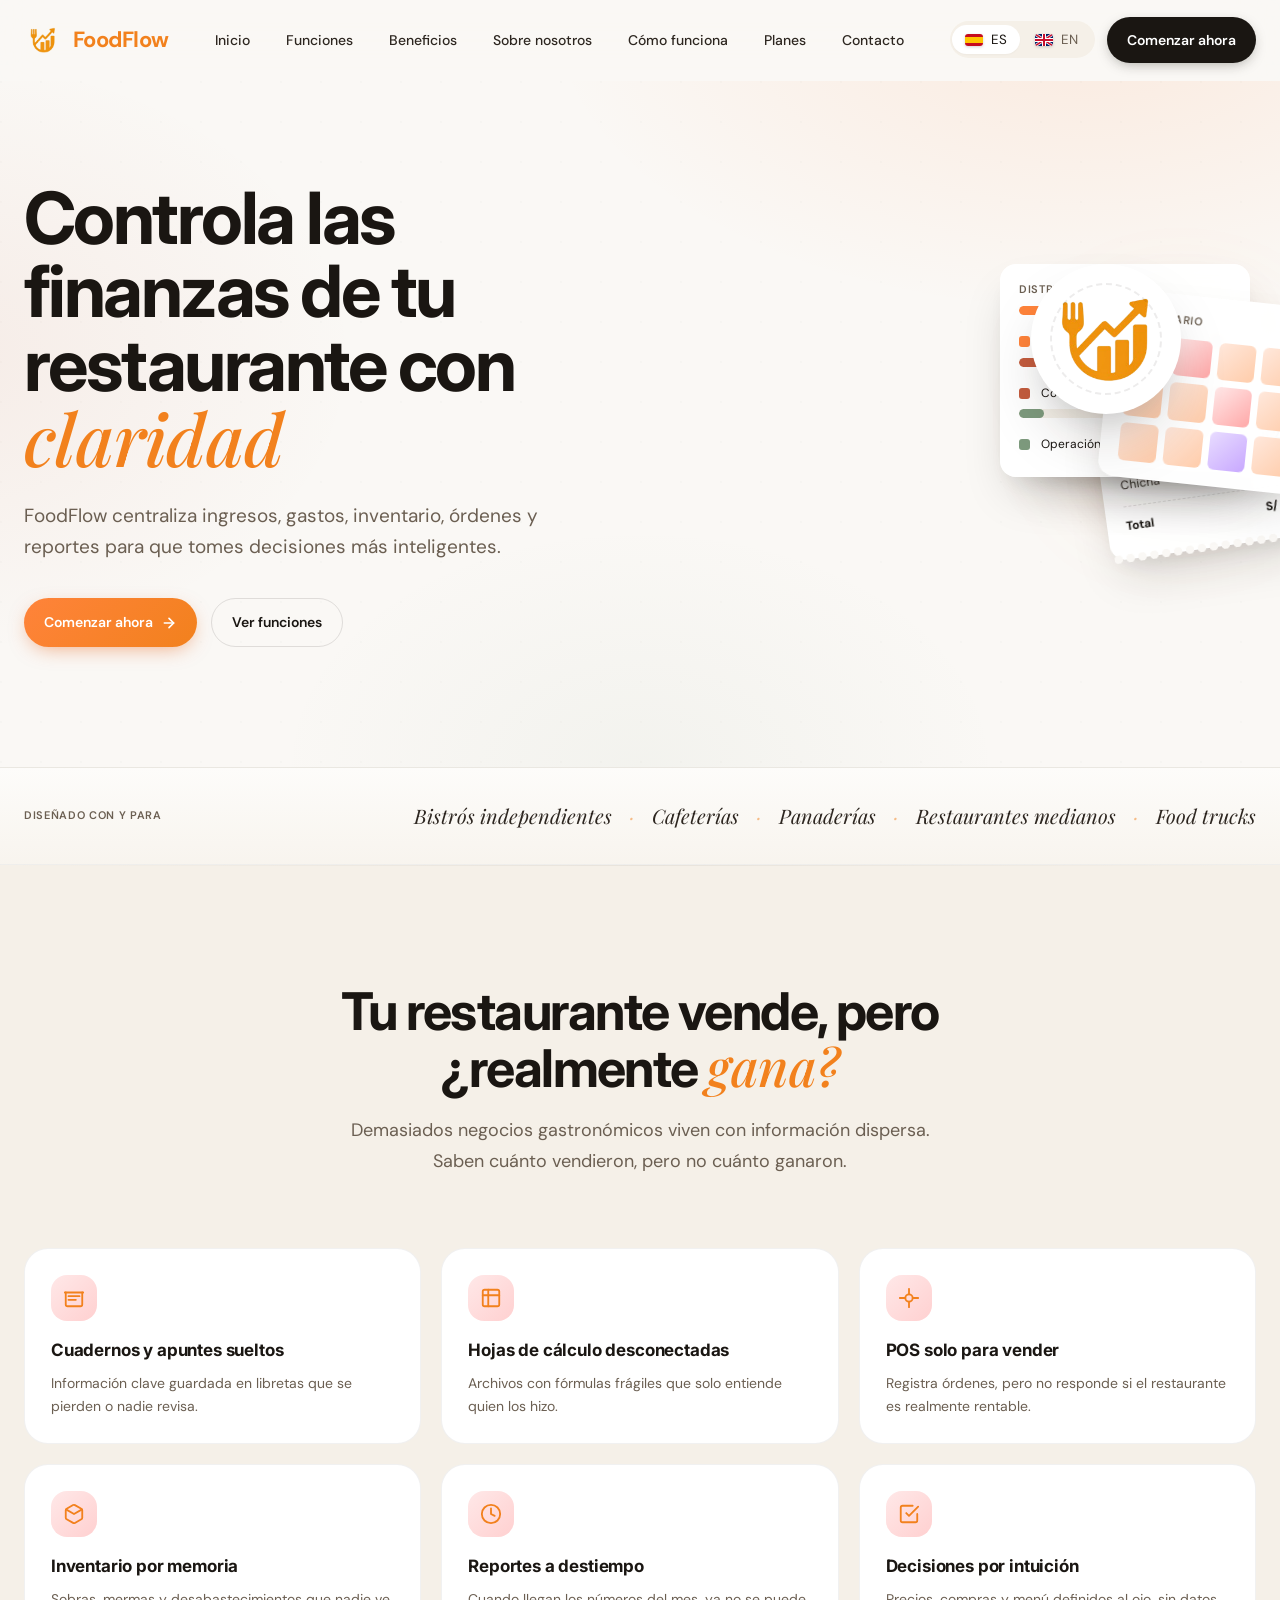
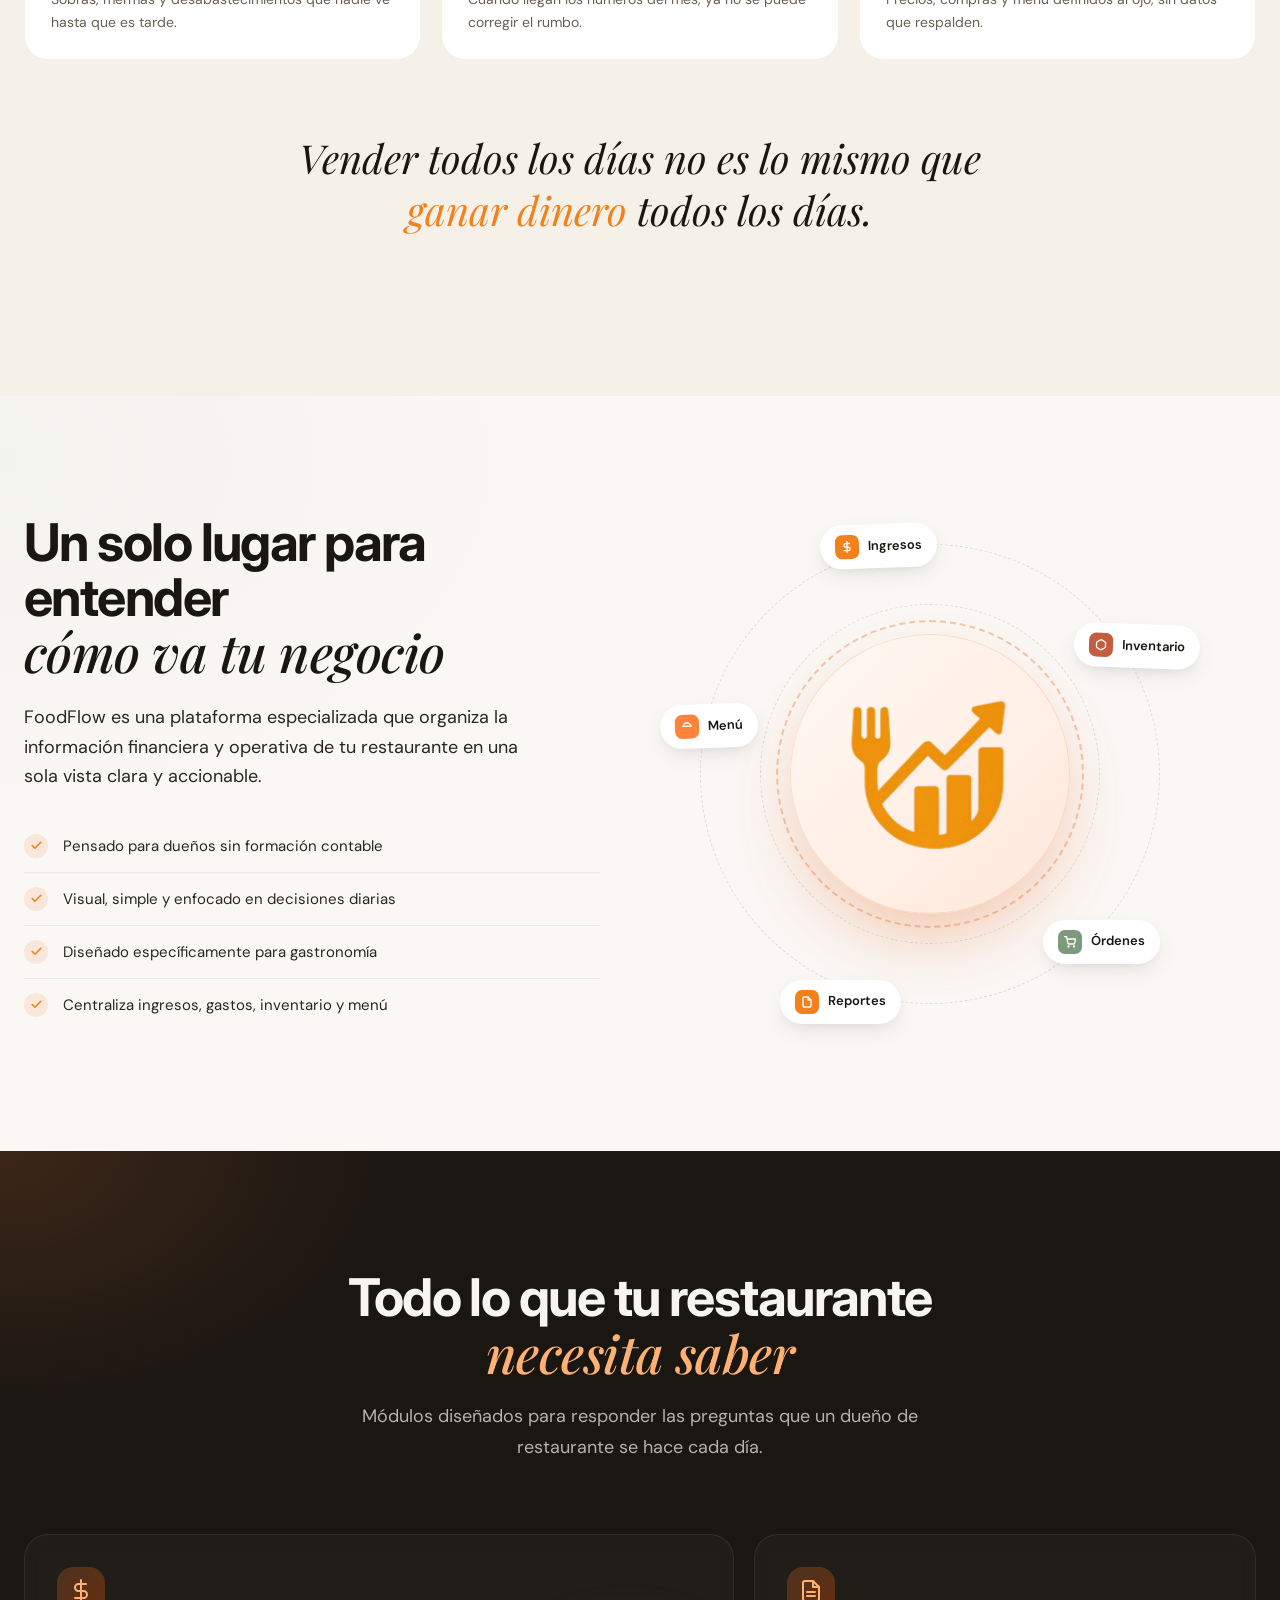
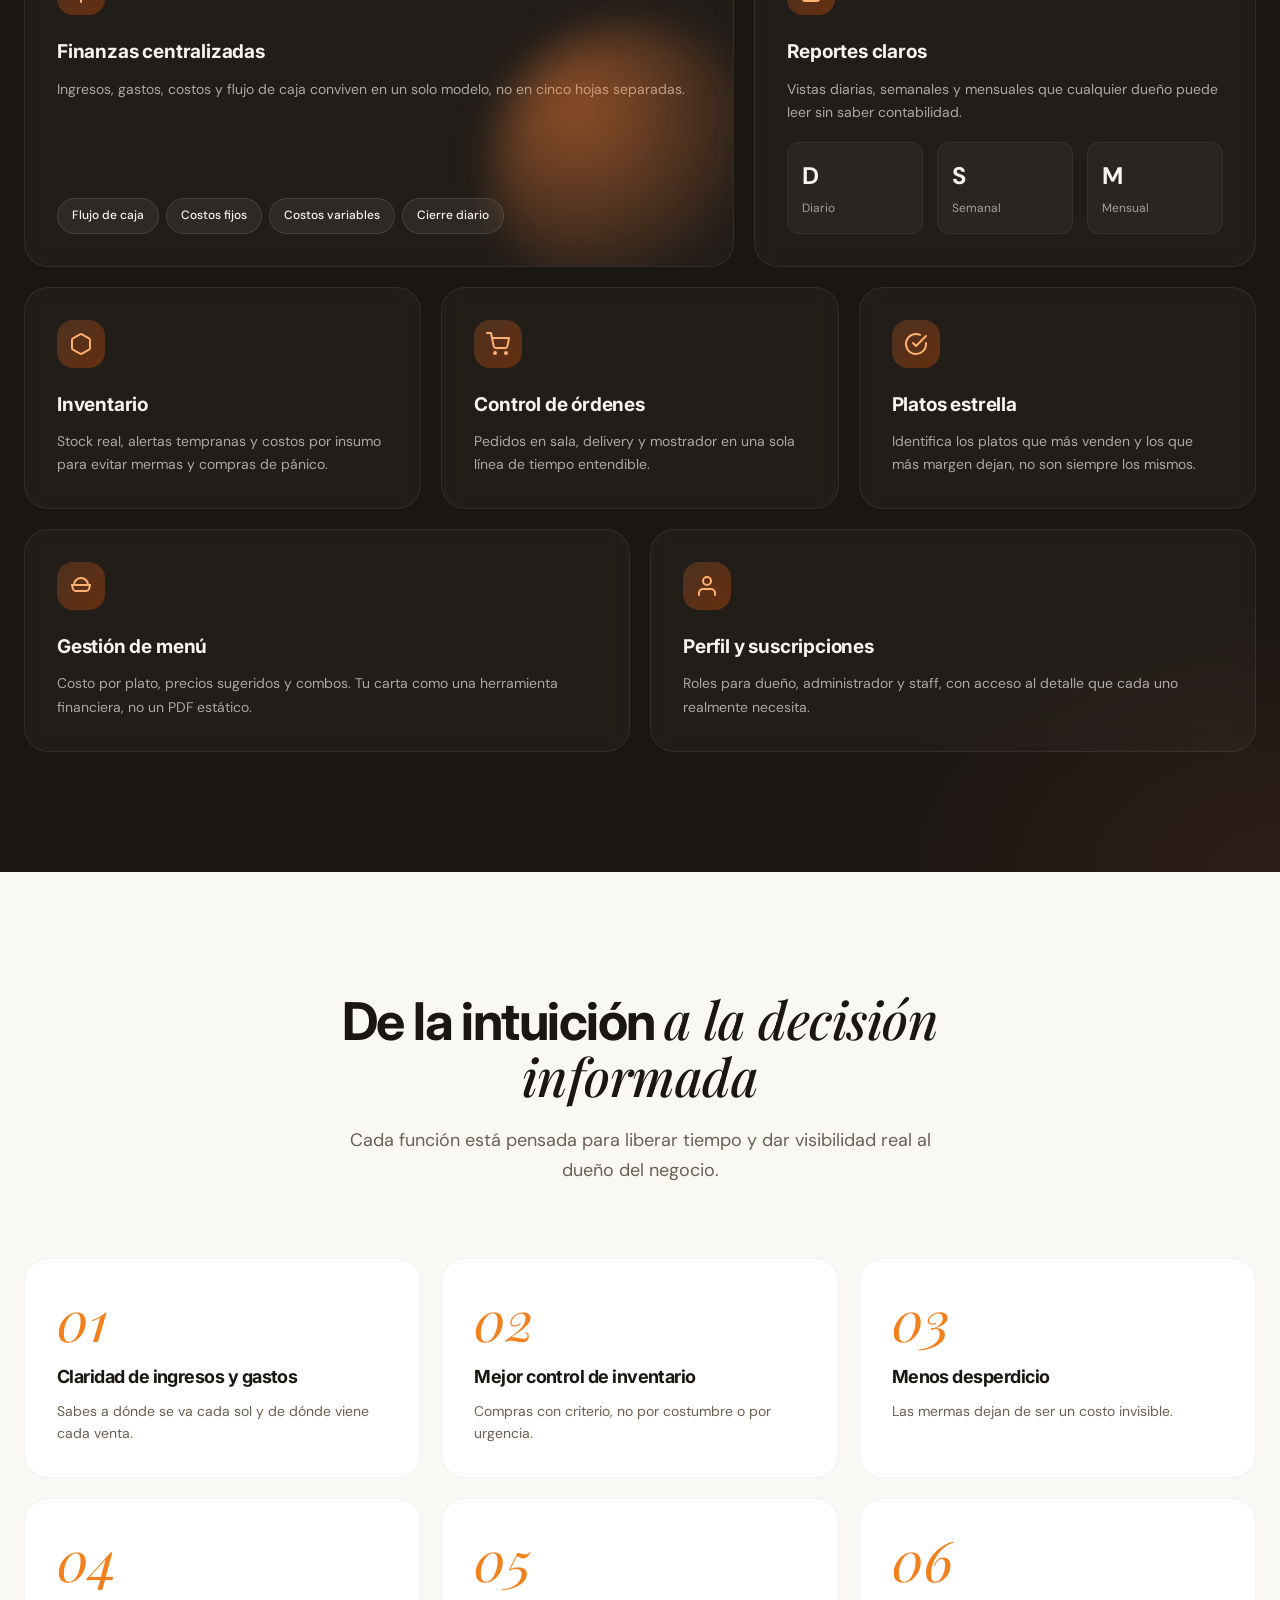
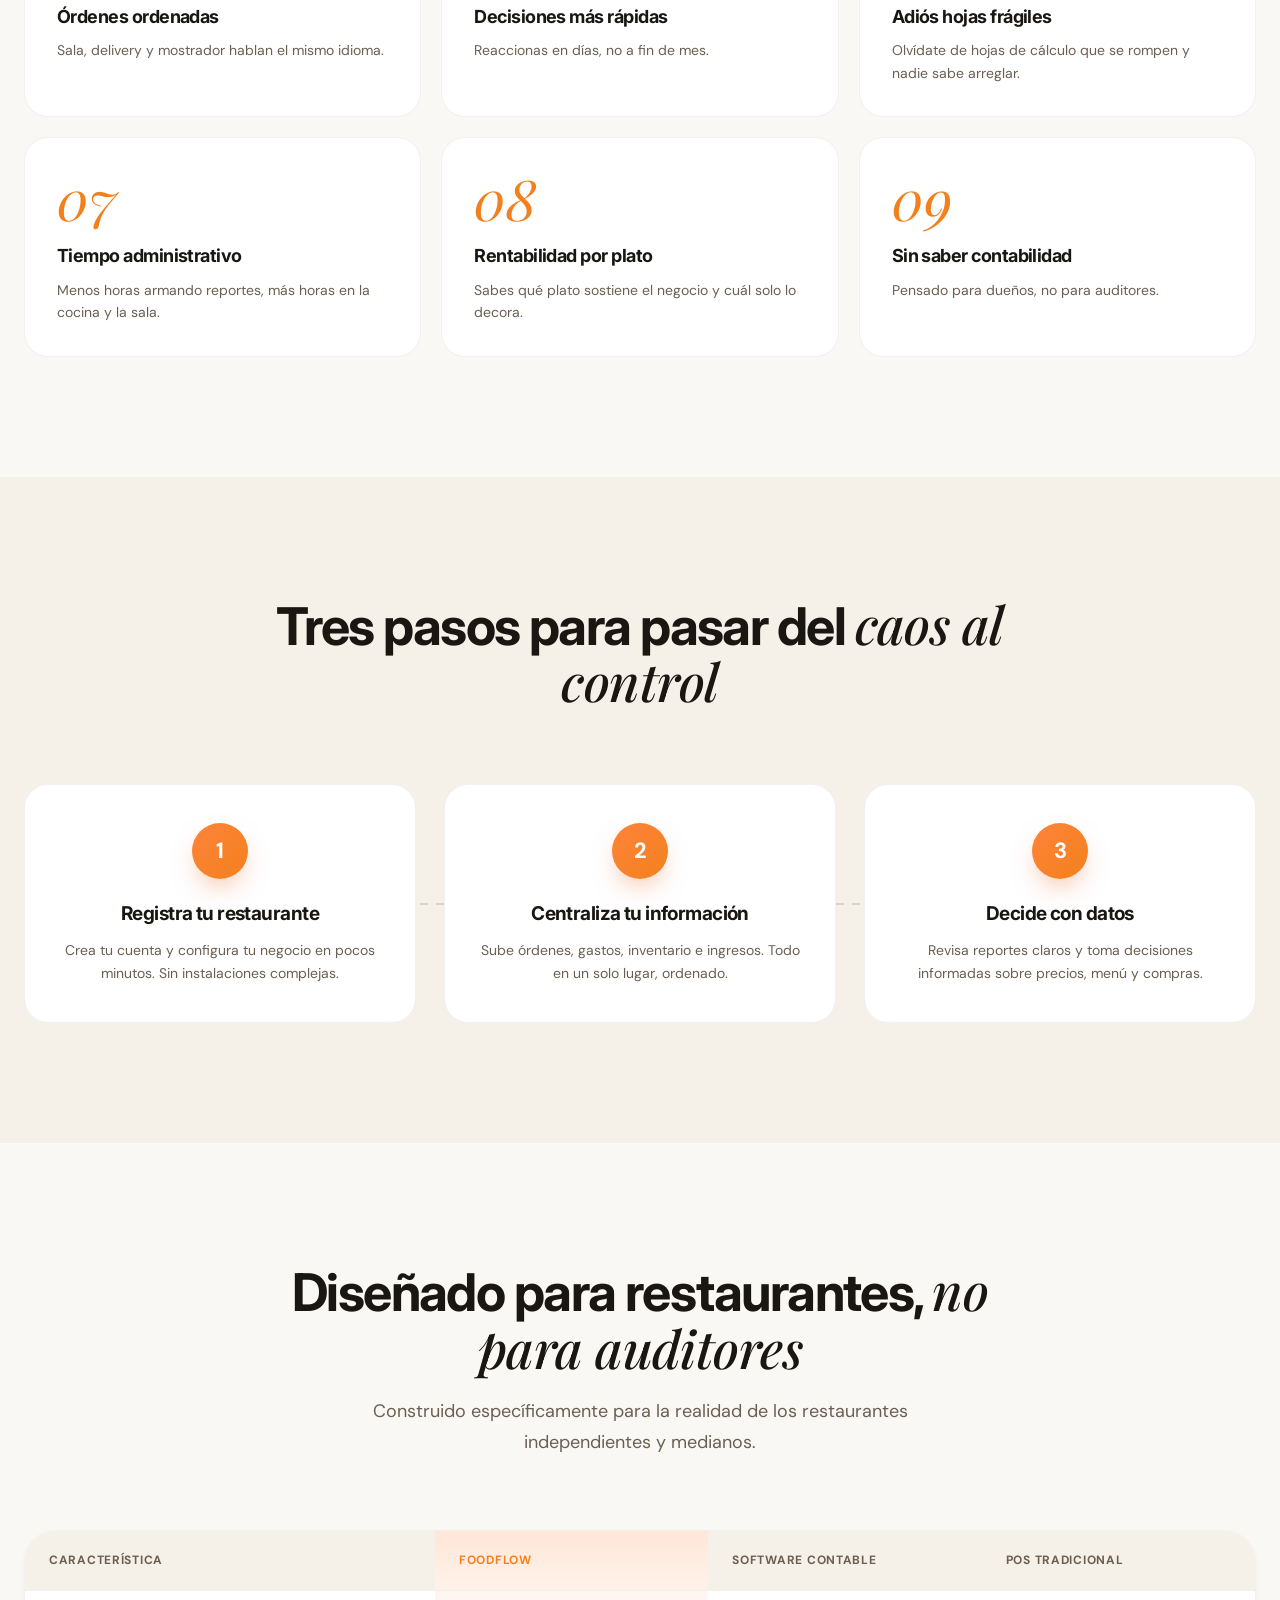
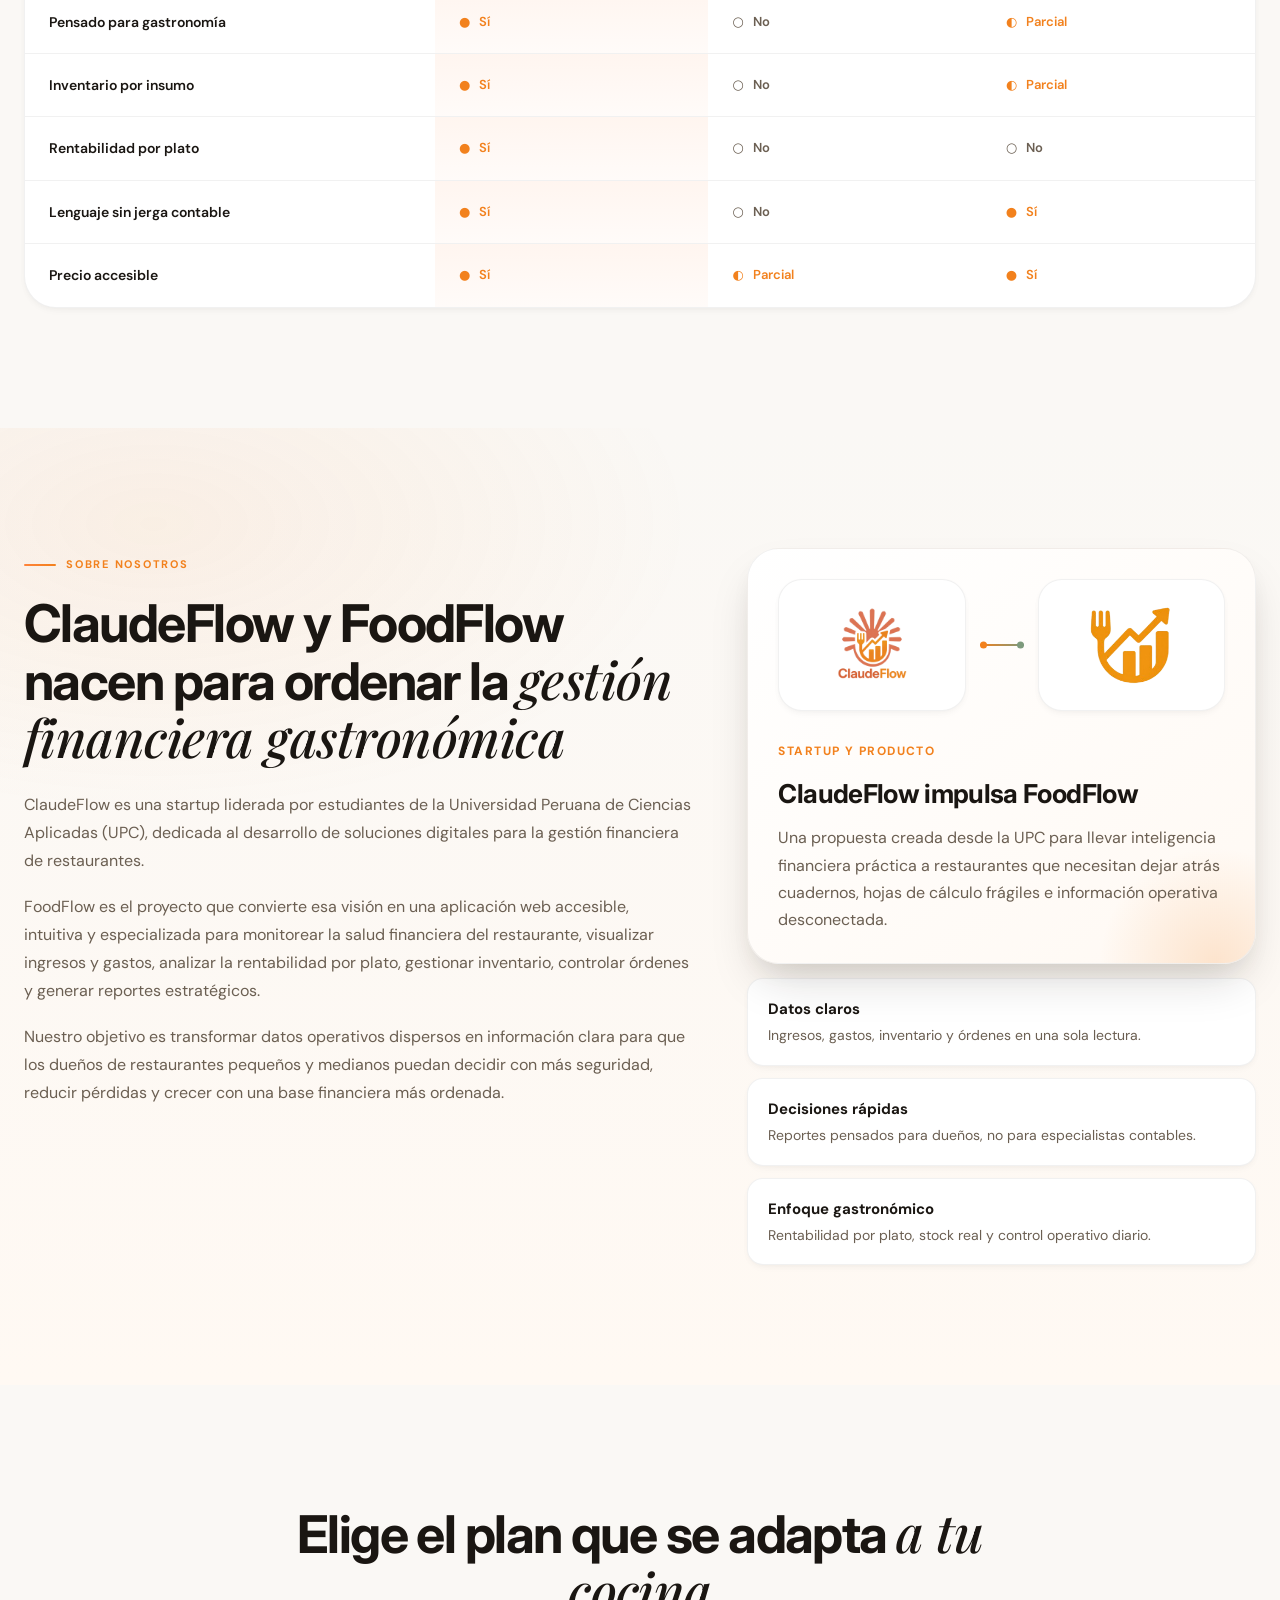
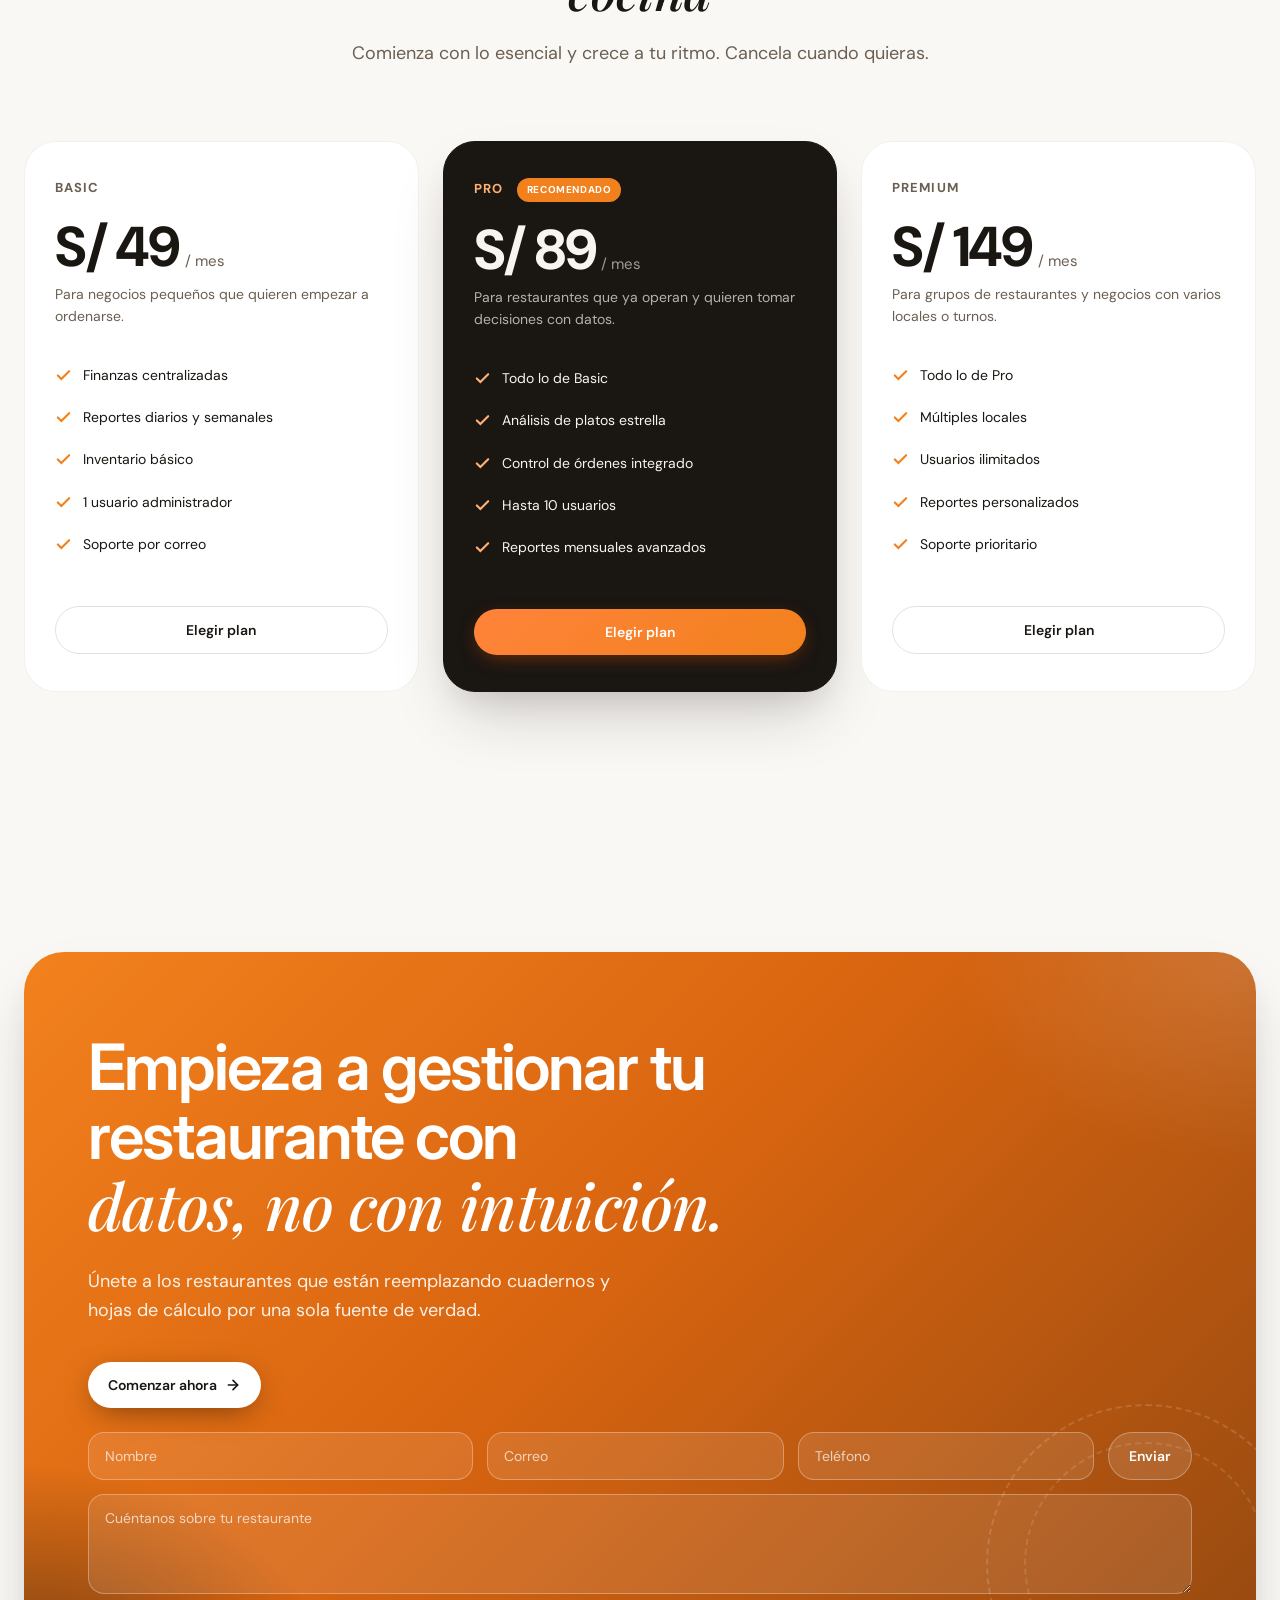
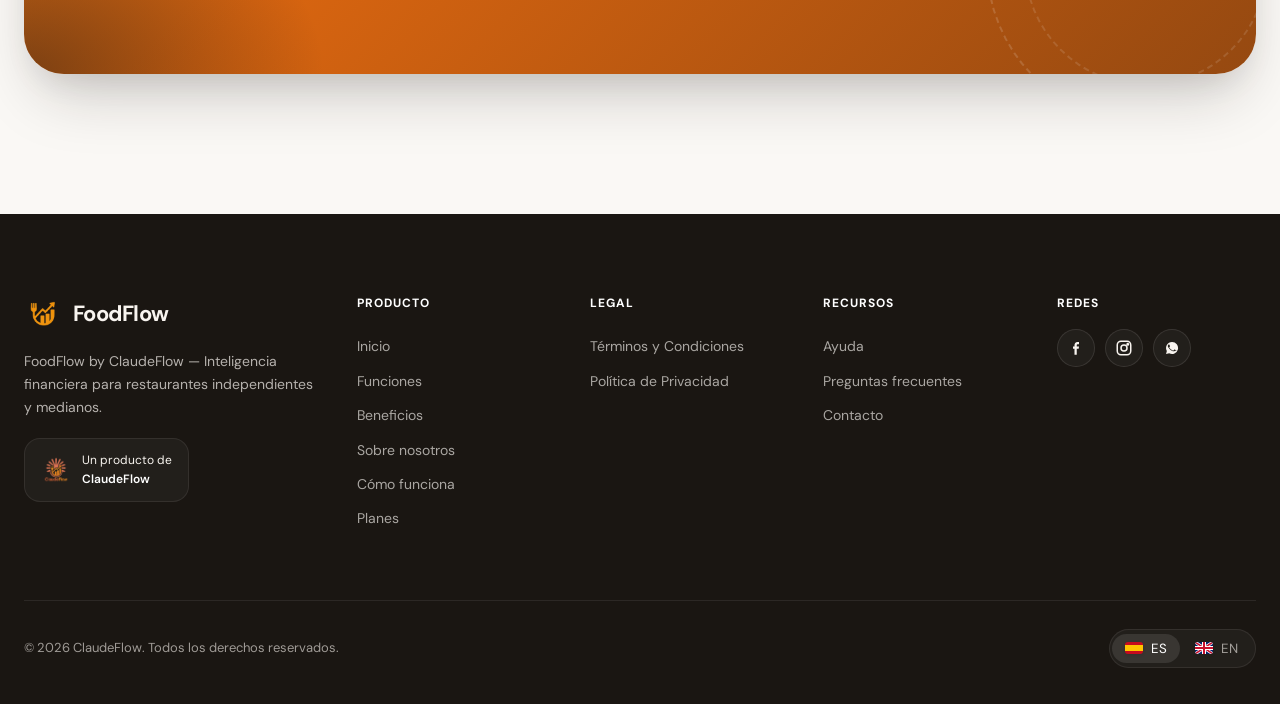
==== commit 60a60a98: "feat(home): add about section and footer resources" ====
--- a/index.html
+++ b/index.html
@@ -28,6 +28,7 @@
         <a href="#home" data-i18n="nav.home">Inicio</a>
         <a href="#features" data-i18n="nav.features">Funciones</a>
         <a href="#benefits" data-i18n="nav.benefits">Beneficios</a>
+        <a href="#about" data-i18n="nav.about">Sobre nosotros</a>
         <a href="#how" data-i18n="nav.how">Cómo funciona</a>
         <a href="#plans" data-i18n="nav.plans">Planes</a>
         <a href="#contact" data-i18n="nav.contact">Contacto</a>
@@ -58,7 +59,7 @@
           </button>
         </div>
         <a class="btn btn-primary" href="#plans" data-i18n="cta.start">Comenzar ahora</a>
-        <button class="menu-toggle btn-ghost btn" id="menu-toggle" aria-label="Menu">
+        <button class="menu-toggle btn-ghost btn" id="menu-toggle" aria-label="Menú" data-i18n-aria-label="nav.menu">
           <svg width="20" height="20" viewBox="0 0 24 24" fill="none" stroke="currentColor" stroke-width="2" stroke-linecap="round">
             <line x1="3" y1="6" x2="21" y2="6"></line>
             <line x1="3" y1="12" x2="21" y2="12"></line>
@@ -71,6 +72,7 @@
       <a href="#home" data-i18n="nav.home">Inicio</a>
       <a href="#features" data-i18n="nav.features">Funciones</a>
       <a href="#benefits" data-i18n="nav.benefits">Beneficios</a>
+      <a href="#about" data-i18n="nav.about">Sobre nosotros</a>
       <a href="#how" data-i18n="nav.how">Cómo funciona</a>
       <a href="#plans" data-i18n="nav.plans">Planes</a>
       <a href="#contact" data-i18n="nav.contact">Contacto</a>
@@ -578,6 +580,53 @@
     </div>
   </section>
 
+  <!-- ABOUT -->
+  <section class="about" id="about">
+    <div class="container about-grid">
+      <div class="about-copy" data-reveal>
+        <span class="sec-tag" data-i18n="about.tag">Sobre nosotros</span>
+        <h2 class="sec-title">
+          <span data-i18n="about.title.a">ClaudeFlow y FoodFlow nacen para ordenar la</span>
+          <span class="serif accent" data-i18n="about.title.b">gestión financiera gastronómica</span>
+        </h2>
+        <p data-i18n="about.p1">
+          ClaudeFlow es una startup liderada por estudiantes de la Universidad Peruana de Ciencias Aplicadas (UPC), dedicada al desarrollo de soluciones digitales para la gestión financiera de restaurantes.
+        </p>
+        <p data-i18n="about.p2">
+          FoodFlow es el proyecto que convierte esa visión en una aplicación web accesible, intuitiva y especializada para monitorear la salud financiera del restaurante, visualizar ingresos y gastos, analizar la rentabilidad por plato, gestionar inventario, controlar órdenes y generar reportes estratégicos.
+        </p>
+        <p data-i18n="about.p3">
+          Nuestro objetivo es transformar datos operativos dispersos en información clara para que los dueños de restaurantes pequeños y medianos puedan decidir con más seguridad, reducir pérdidas y crecer con una base financiera más ordenada.
+        </p>
+      </div>
+      <div class="about-panel" data-reveal>
+        <div class="about-brand-card">
+          <div class="about-logo-row">
+            <div class="about-logo-box">
+              <img src="public/assets/images/claudeflow-logo.png" alt="ClaudeFlow">
+            </div>
+            <span class="about-link-line"></span>
+            <div class="about-logo-box foodflow-logo">
+              <img src="public/assets/images/foodflow-mark.png" alt="FoodFlow">
+            </div>
+          </div>
+          <div class="about-brand-text">
+            <span class="about-label" data-i18n="about.brand.label">Startup y producto</span>
+            <h3 data-i18n="about.brand.title">ClaudeFlow impulsa FoodFlow</h3>
+            <p data-i18n="about.brand.text">
+              Una propuesta creada desde la UPC para llevar inteligencia financiera práctica a restaurantes que necesitan dejar atrás cuadernos, hojas de cálculo frágiles e información operativa desconectada.
+            </p>
+          </div>
+        </div>
+        <div class="about-highlights">
+          <div><b data-i18n="about.h1.t">Datos claros</b><span data-i18n="about.h1.d">Ingresos, gastos, inventario y órdenes en una sola lectura.</span></div>
+          <div><b data-i18n="about.h2.t">Decisiones rápidas</b><span data-i18n="about.h2.d">Reportes pensados para dueños, no para especialistas contables.</span></div>
+          <div><b data-i18n="about.h3.t">Enfoque gastronómico</b><span data-i18n="about.h3.d">Rentabilidad por plato, stock real y control operativo diario.</span></div>
+        </div>
+      </div>
+    </div>
+  </section>
+
   <!-- PLANS -->
   <section class="plans" id="plans">
     <div class="container">
@@ -615,7 +664,7 @@
             <li><svg viewBox="0 0 24 24" fill="none" stroke="currentColor" stroke-width="3" stroke-linecap="round"><polyline points="20 6 9 17 4 12"></polyline></svg><span data-i18n="plan.2.f1">Todo lo de Basic</span></li>
             <li><svg viewBox="0 0 24 24" fill="none" stroke="currentColor" stroke-width="3" stroke-linecap="round"><polyline points="20 6 9 17 4 12"></polyline></svg><span data-i18n="plan.2.f2">Análisis de platos estrella</span></li>
             <li><svg viewBox="0 0 24 24" fill="none" stroke="currentColor" stroke-width="3" stroke-linecap="round"><polyline points="20 6 9 17 4 12"></polyline></svg><span data-i18n="plan.2.f3">Control de órdenes integrado</span></li>
-            <li><svg viewBox="0 0 24 24" fill="none" stroke="currentColor" stroke-width="3" stroke-linecap="round"><polyline points="20 6 9 17 4 12"></polyline></svg><span data-i18n="plan.2.f4">Hasta 5 usuarios</span></li>
+            <li><svg viewBox="0 0 24 24" fill="none" stroke="currentColor" stroke-width="3" stroke-linecap="round"><polyline points="20 6 9 17 4 12"></polyline></svg><span data-i18n="plan.2.f4">Hasta 10 usuarios</span></li>
             <li><svg viewBox="0 0 24 24" fill="none" stroke="currentColor" stroke-width="3" stroke-linecap="round"><polyline points="20 6 9 17 4 12"></polyline></svg><span data-i18n="plan.2.f5">Reportes mensuales avanzados</span></li>
           </ul>
           <a class="btn btn-orange" href="#contact" data-i18n="cta.choose">Elegir plan</a>
@@ -690,44 +739,45 @@
         </div>
         <div class="foot-col">
           <h5 data-i18n="foot.product">Producto</h5>
+          <a href="index.html#home" data-i18n="nav.home">Inicio</a>
           <a href="#features" data-i18n="nav.features">Funciones</a>
           <a href="#benefits" data-i18n="nav.benefits">Beneficios</a>
+          <a href="#about" data-i18n="foot.about">Sobre nosotros</a>
           <a href="#how" data-i18n="nav.how">Cómo funciona</a>
           <a href="#plans" data-i18n="nav.plans">Planes</a>
         </div>
         <div class="foot-col">
-          <h5 data-i18n="foot.company">Compañía</h5>
-          <a href="#" data-i18n="foot.about">Sobre ClaudeFlow</a>
-          <a href="#" data-i18n="foot.team">Equipo</a>
+          <h5 data-i18n="foot.legal">Legal</h5>
+          <button type="button" class="footer-link" data-legal-open="terms" data-i18n="foot.terms">Términos y Condiciones</button>
+          <button type="button" class="footer-link" data-legal-open="privacy" data-i18n="foot.privacy">Política de Privacidad</button>
+        </div>
+        <div class="foot-col">
+          <h5 data-i18n="foot.resources">Recursos</h5>
+          <a href="ayuda.html" data-i18n="foot.support">Ayuda</a>
+          <a href="preguntas-frecuentes.html" data-i18n="foot.faq">Preguntas frecuentes</a>
           <a href="#contact" data-i18n="nav.contact">Contacto</a>
         </div>
-        <div class="foot-col">
-          <h5>Redes</h5>
+        <div class="foot-col foot-social">
+          <h5 data-i18n="foot.social">Redes</h5>
           <div class="socials">
-            <a href="#" aria-label="Facebook">
+            <a href="#contact" aria-label="Facebook">
               <svg viewBox="0 0 24 24" fill="currentColor" aria-hidden="true">
                 <path d="M13 10h3l-.4 3H13v8h-3v-8H8v-3h2V8.3C10 6 11.3 4 14 4h2v3h-2c-.7 0-1 .4-1 1V10z" />
               </svg>
             </a>
-            <a href="#" aria-label="Instagram">
+            <a href="#contact" aria-label="Instagram">
               <svg viewBox="0 0 24 24" fill="none" stroke="currentColor" stroke-width="2" aria-hidden="true">
                 <rect x="3" y="3" width="18" height="18" rx="5" />
                 <circle cx="12" cy="12" r="4" />
                 <circle cx="17" cy="7" r="1" />
               </svg>
             </a>
-            <a href="#" aria-label="WhatsApp">
+            <a href="#contact" aria-label="WhatsApp">
               <svg viewBox="0 0 24 24" fill="currentColor" aria-hidden="true">
                 <path d="M12 4a8 8 0 0 0-6.9 12l-1 4 4.1-1A8 8 0 1 0 12 4zm4.4 11.3c-.2.6-1.2 1-1.7 1.1-.4.1-.9.1-1.5-.1a13.5 13.5 0 0 1-2.6-1.2 10.2 10.2 0 0 1-3.4-3.7c-.3-.5-.8-1.3-.8-2.2 0-.9.5-1.4.7-1.6.2-.2.4-.3.6-.3h.4c.1 0 .3 0 .5.4.2.5.6 1.6.6 1.7 0 .1.1.3 0 .5 0 .2-.1.3-.2.4-.1.1-.3.3-.4.4-.1.1-.3.3-.2.5.2.4.9 1.6 2 2.5 1.4 1.3 2.6 1.6 2.9 1.7.2.1.4.1.6-.1.2-.2.7-.8.9-1.1.2-.3.4-.3.6-.2.2.1 1.4.7 1.7.8.2.1.4.2.5.3.1.1.1.5-.1 1z" />
               </svg>
             </a>
           </div>
-        </div>
-        <div class="foot-col">
-          <h5 data-i18n="foot.resources">Recursos</h5>
-          <a href="#" data-i18n="foot.blog">Blog</a>
-          <a href="#" data-i18n="foot.privacy">Privacidad</a>
-          <a href="#" data-i18n="foot.terms">Términos</a>
         </div>
       </div>
       <div class="foot-bottom">
--- a/public/assets/styles/styles.css
+++ b/public/assets/styles/styles.css
@@ -38,7 +38,8 @@
     }
 
     html {
-      scroll-behavior: smooth
+      scroll-behavior: smooth;
+      scroll-padding-top: 96px
     }
 
     body {
@@ -1595,6 +1596,352 @@
       border-color: white
     }
 
+    /* ============ ABOUT ============ */
+    .about {
+      background:
+        radial-gradient(900px 480px at 12% 10%, rgba(242, 129, 29, .08), transparent 60%),
+        linear-gradient(180deg, var(--bg), var(--bg-warm))
+    }
+
+    .about-grid {
+      display: grid;
+      grid-template-columns: minmax(0, 1.05fr) minmax(320px, .8fr);
+      gap: 56px;
+      align-items: start
+    }
+
+    .about-copy .sec-title {
+      text-align: left;
+      margin: 0 0 24px
+    }
+
+    .about-copy p,
+    .legal-content p {
+      color: var(--ink-3);
+      font-size: 16px;
+      line-height: 1.75;
+      margin: 0 0 18px
+    }
+
+    .about-panel {
+      display: grid;
+      gap: 18px
+    }
+
+    .about-card {
+      background: white;
+      border: 1px solid var(--line);
+      border-radius: var(--radius-lg);
+      padding: 28px;
+      box-shadow: var(--shadow-md)
+    }
+
+    .about-label {
+      display: inline-flex;
+      margin-bottom: 12px;
+      color: var(--orange);
+      font-size: 12px;
+      font-weight: 700;
+      letter-spacing: .12em;
+      text-transform: uppercase
+    }
+
+    .about-card p {
+      margin: 0;
+      color: var(--ink-2);
+      line-height: 1.7
+    }
+
+    .about-brand-card {
+      background: linear-gradient(145deg, white, var(--bg-warm));
+      border: 1px solid var(--line);
+      border-radius: var(--radius-xl);
+      padding: 30px;
+      box-shadow: var(--shadow-lg);
+      overflow: hidden;
+      position: relative
+    }
+
+    .about-brand-card::before {
+      content: "";
+      position: absolute;
+      inset: auto -80px -120px auto;
+      width: 240px;
+      height: 240px;
+      border-radius: 50%;
+      background: radial-gradient(circle, rgba(242, 129, 29, .18), transparent 68%)
+    }
+
+    .about-logo-row {
+      display: grid;
+      grid-template-columns: 1fr 44px 1fr;
+      gap: 14px;
+      align-items: center;
+      position: relative;
+      margin-bottom: 26px
+    }
+
+    .about-logo-box {
+      min-height: 132px;
+      display: grid;
+      place-items: center;
+      border-radius: var(--radius-lg);
+      background: white;
+      border: 1px solid var(--line);
+      box-shadow: var(--shadow-sm)
+    }
+
+    .about-logo-box img {
+      width: min(120px, 70%);
+      max-height: 92px;
+      object-fit: contain
+    }
+
+    .foodflow-logo img {
+      width: min(86px, 58%)
+    }
+
+    .about-link-line {
+      height: 2px;
+      background: linear-gradient(90deg, var(--orange), var(--sage));
+      border-radius: 999px;
+      position: relative
+    }
+
+    .about-link-line::before,
+    .about-link-line::after {
+      content: "";
+      position: absolute;
+      top: 50%;
+      width: 7px;
+      height: 7px;
+      border-radius: 50%;
+      background: var(--orange);
+      transform: translateY(-50%)
+    }
+
+    .about-link-line::before {
+      left: 0
+    }
+
+    .about-link-line::after {
+      right: 0;
+      background: var(--sage)
+    }
+
+    .about-brand-text {
+      position: relative
+    }
+
+    .about-brand-text h3 {
+      margin: 0 0 10px;
+      font-size: 26px;
+      letter-spacing: -.025em
+    }
+
+    .about-brand-text p {
+      margin: 0;
+      color: var(--ink-3);
+      line-height: 1.7
+    }
+
+    .about-highlights {
+      display: grid;
+      gap: 12px
+    }
+
+    .about-highlights div {
+      display: grid;
+      gap: 4px;
+      padding: 18px 20px;
+      border-radius: var(--radius);
+      background: white;
+      border: 1px solid var(--line);
+      box-shadow: var(--shadow-sm)
+    }
+
+    .about-highlights b {
+      color: var(--ink);
+      font-size: 15px
+    }
+
+    .about-highlights span {
+      color: var(--ink-3);
+      font-size: 14px;
+      line-height: 1.55
+    }
+
+    /* ============ INNER PAGES ============ */
+    .page-hero {
+      padding: 86px 0 64px;
+      background:
+        radial-gradient(900px 460px at 88% -10%, rgba(242, 129, 29, .12), transparent 60%),
+        radial-gradient(700px 420px at 0% 30%, rgba(125, 154, 125, .08), transparent 60%),
+        var(--bg)
+    }
+
+    .page-kicker {
+      color: var(--orange);
+      font-size: 12px;
+      font-weight: 700;
+      letter-spacing: .14em;
+      text-transform: uppercase
+    }
+
+    .page-title {
+      font-size: clamp(38px, 5vw, 64px);
+      line-height: 1.05;
+      margin: 16px 0 18px;
+      max-width: 760px
+    }
+
+    .page-sub {
+      color: var(--ink-3);
+      font-size: 18px;
+      line-height: 1.7;
+      max-width: 760px;
+      margin: 0
+    }
+
+    .legal-section {
+      padding: 78px 0 110px;
+      background: var(--bg-warm)
+    }
+
+    .legal-layout {
+      display: grid;
+      grid-template-columns: 280px minmax(0, 1fr);
+      gap: 42px;
+      align-items: start
+    }
+
+    .legal-nav {
+      position: sticky;
+      top: 96px;
+      display: grid;
+      gap: 8px;
+      padding: 18px;
+      background: white;
+      border: 1px solid var(--line);
+      border-radius: var(--radius);
+      box-shadow: var(--shadow-sm)
+    }
+
+    .legal-nav a {
+      padding: 10px 12px;
+      border-radius: 10px;
+      color: var(--ink-3);
+      font-size: 14px;
+      font-weight: 600
+    }
+
+    .legal-nav a:hover {
+      background: var(--bg-soft);
+      color: var(--ink)
+    }
+
+    .legal-content {
+      background: white;
+      border: 1px solid var(--line);
+      border-radius: var(--radius-lg);
+      padding: 42px;
+      box-shadow: var(--shadow-md)
+    }
+
+    .legal-content h2 {
+      font-size: 28px;
+      margin: 0 0 16px;
+      letter-spacing: -.02em
+    }
+
+    .legal-content h3 {
+      font-size: 20px;
+      margin: 34px 0 10px;
+      letter-spacing: -.02em
+    }
+
+    .legal-content ul {
+      margin: 0 0 22px;
+      padding-left: 20px;
+      color: var(--ink-3);
+      line-height: 1.75
+    }
+
+    .legal-content li {
+      margin-bottom: 8px
+    }
+
+    .legal-content [id] {
+      scroll-margin-top: 108px
+    }
+
+    .faq-list,
+    .about-panel {
+      display: grid;
+      gap: 14px
+    }
+
+    .faq-item,
+    .support-card {
+      border: 1px solid var(--line);
+      border-radius: var(--radius);
+      padding: 20px;
+      background: var(--bg-warm)
+    }
+
+    .faq-item h3,
+    .support-card h3 {
+      margin-top: 0
+    }
+
+    .support-grid {
+      display: grid;
+      grid-template-columns: repeat(3, 1fr);
+      gap: 16px;
+      margin: 24px 0 10px
+    }
+
+    .faq-layout {
+      display: grid;
+      gap: 24px
+    }
+
+    .faq-filter-bar {
+      display: flex;
+      gap: 10px;
+      flex-wrap: wrap;
+      padding: 10px;
+      background: white;
+      border: 1px solid var(--line);
+      border-radius: var(--radius);
+      box-shadow: var(--shadow-sm)
+    }
+
+    .faq-filter {
+      padding: 10px 16px;
+      border-radius: 999px;
+      color: var(--ink-3);
+      font-size: 14px;
+      font-weight: 700;
+      background: transparent;
+      transition: all .2s
+    }
+
+    .faq-filter:hover {
+      color: var(--ink);
+      background: var(--bg-soft)
+    }
+
+    .faq-filter.active {
+      color: white;
+      background: var(--ink);
+      box-shadow: var(--shadow-sm)
+    }
+
+    .faq-item.is-hidden {
+      display: none
+    }
+
     /* ============ FINAL CTA ============ */
     .final {
       padding: 140px 0;
@@ -1734,8 +2081,8 @@
 
     .foot-grid {
       display: grid;
-      grid-template-columns: 1.5fr 1fr 1fr 1fr;
-      gap: 48px;
+      grid-template-columns: 1.5fr repeat(4, minmax(130px, 1fr));
+      gap: 34px;
       margin-bottom: 64px
     }
 
@@ -1795,8 +2142,129 @@
       transition: color .2s
     }
 
-    .foot-col a:hover {
+    .footer-link {
+      display: block;
+      width: 100%;
+      padding: 6px 0;
+      text-align: left;
+      font-size: 14px;
+      font-weight: 400;
+      line-height: 1.6;
+      color: rgba(248, 244, 239, .65);
+      transition: color .2s
+    }
+
+    .foot-col a:hover,
+    .footer-link:hover {
       color: var(--orange-soft)
+    }
+
+    body.modal-open {
+      overflow: hidden
+    }
+
+    .legal-modal {
+      position: fixed;
+      inset: 0;
+      z-index: 300;
+      display: none;
+      place-items: center;
+      padding: 24px
+    }
+
+    .legal-modal.open {
+      display: grid
+    }
+
+    .legal-modal-backdrop {
+      position: absolute;
+      inset: 0;
+      background: rgba(26, 22, 18, .62);
+      backdrop-filter: blur(18px);
+      -webkit-backdrop-filter: blur(18px)
+    }
+
+    .legal-modal-card {
+      position: relative;
+      width: min(800px, 100%);
+      max-height: min(760px, calc(100vh - 48px));
+      padding: 0;
+      display: grid;
+      grid-template-rows: auto minmax(0, 1fr);
+      overflow: hidden;
+      background: var(--bg-warm);
+      border: 1px solid rgba(255, 255, 255, .42);
+      border-radius: 28px;
+      box-shadow: var(--shadow-xl)
+    }
+
+    .legal-modal-close {
+      position: absolute;
+      top: 18px;
+      right: 18px;
+      z-index: 2;
+      width: 42px;
+      height: 42px;
+      display: grid;
+      place-items: center;
+      border-radius: 50%;
+      background: white;
+      color: var(--ink);
+      box-shadow: var(--shadow-sm)
+    }
+
+    .legal-modal-close svg {
+      width: 19px;
+      height: 19px
+    }
+
+    .legal-modal-head {
+      padding: 28px 40px 20px;
+      border-bottom: 1px solid var(--line)
+    }
+
+    .legal-modal-head h2 {
+      margin: 10px 0 12px;
+      font-size: clamp(30px, 4vw, 44px);
+      letter-spacing: -.03em;
+      line-height: 1.04
+    }
+
+    .legal-modal-head p {
+      margin: 0;
+      max-width: 780px;
+      color: var(--ink-3);
+      line-height: 1.7
+    }
+
+    .legal-modal-body {
+      padding: 24px 40px 34px;
+      overflow: auto;
+      display: grid;
+      grid-template-columns: 1fr;
+      gap: 14px
+    }
+
+    .legal-modal-body h3 {
+      margin: 4px 0 0;
+      font-size: 18px;
+      letter-spacing: -.015em
+    }
+
+    .legal-modal-body p,
+    .legal-modal-body li {
+      color: var(--ink-3);
+      line-height: 1.68;
+      font-size: 14px
+    }
+
+    .legal-modal-body p,
+    .legal-modal-body ul {
+      margin: 0
+    }
+
+    .legal-modal-body ul {
+      padding-left: 18px
     }
 
     .socials {
@@ -1881,6 +2349,19 @@
         gap: 50px
       }
 
+      .about-grid,
+      .legal-layout {
+        grid-template-columns: 1fr
+      }
+
+      .legal-nav {
+        position: static
+      }
+
+      .support-grid {
+        grid-template-columns: 1fr
+      }
+
       .solution-art {
         margin: 0 auto;
         order: 2
@@ -1938,6 +2419,10 @@
       .final-form button {
         grid-column: 1 / -1
       }
+
+      .legal-modal-body {
+        grid-template-columns: 1fr
+      }
     }
 
     @media (max-width: 620px) {
@@ -1957,6 +2442,25 @@
 
       .foot-grid {
         grid-template-columns: 1fr
+      }
+
+      .legal-content {
+        padding: 28px
+      }
+
+      .legal-modal {
+        padding: 14px
+      }
+
+      .legal-modal-card {
+        max-height: min(760px, calc(100vh - 28px));
+        border-radius: 22px
+      }
+
+      .legal-modal-head,
+      .legal-modal-body {
+        padding-left: 24px;
+        padding-right: 24px
       }
 
       .trust-list {
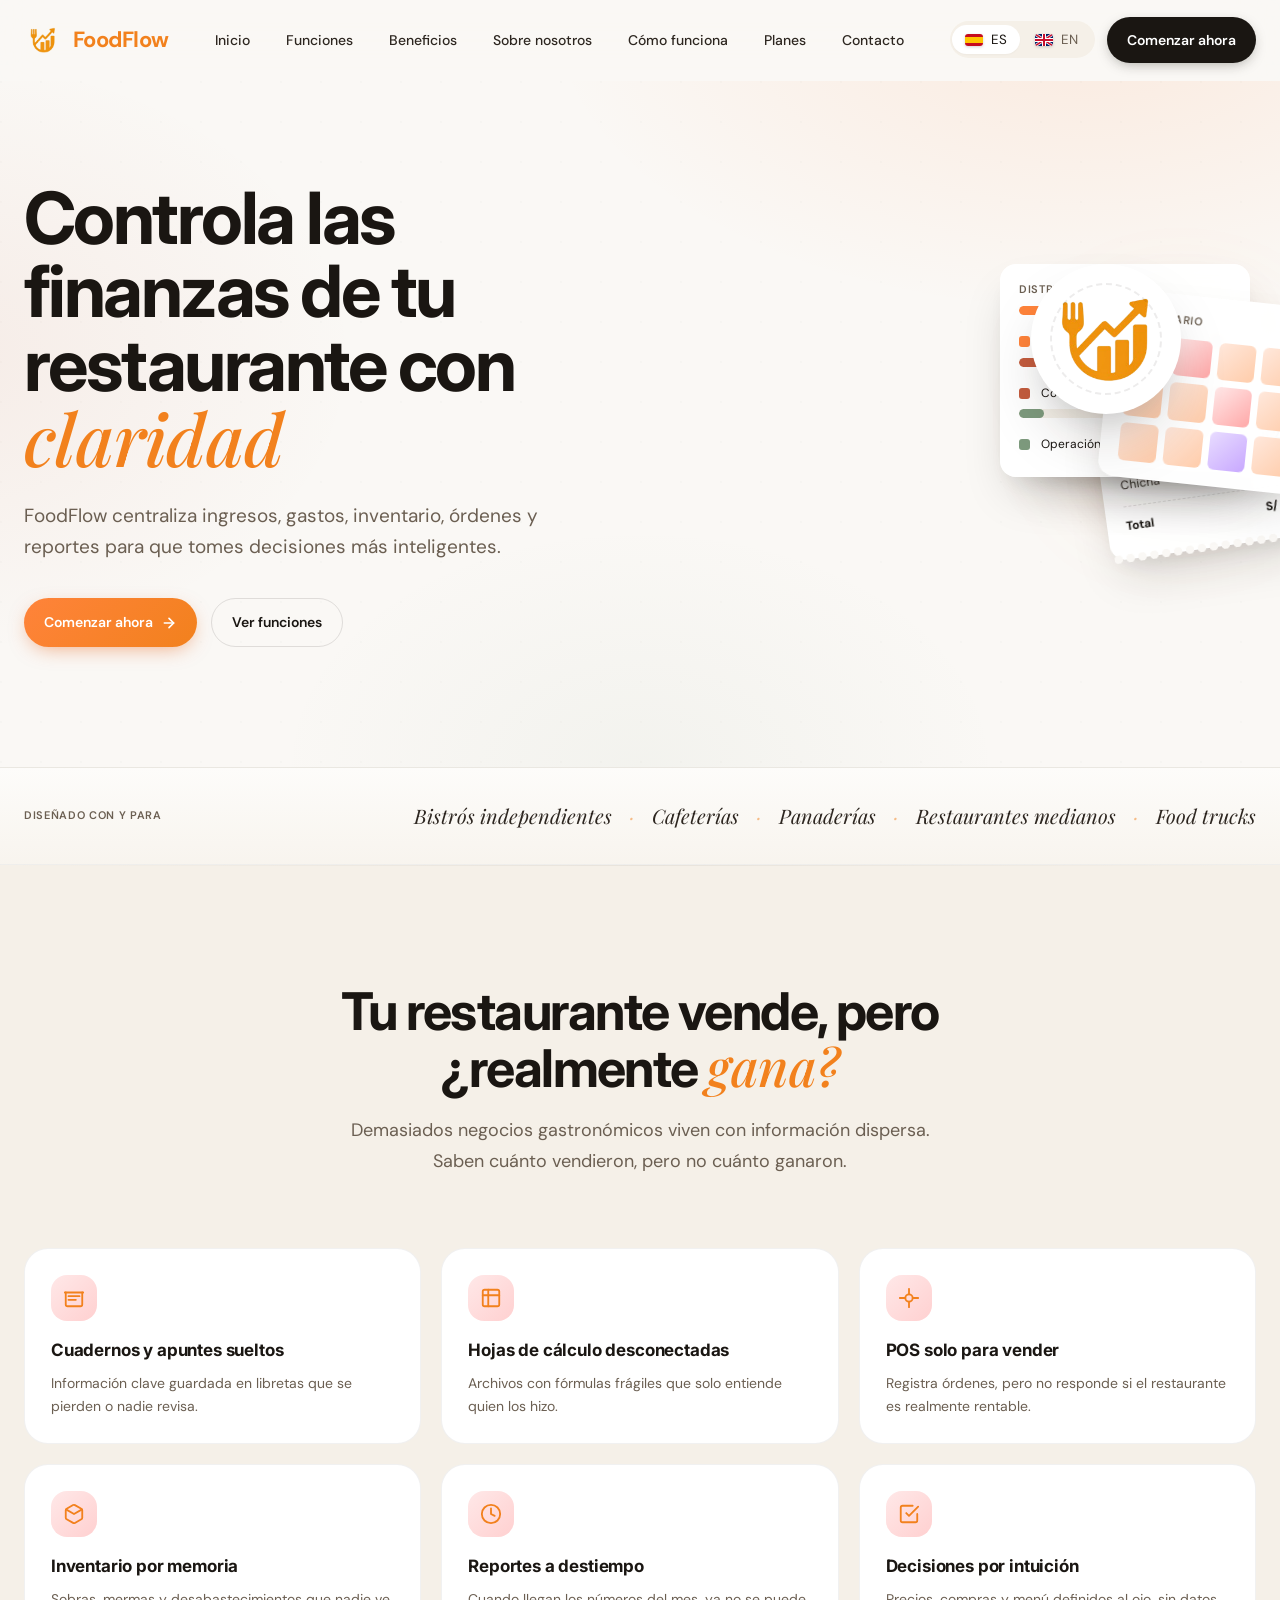
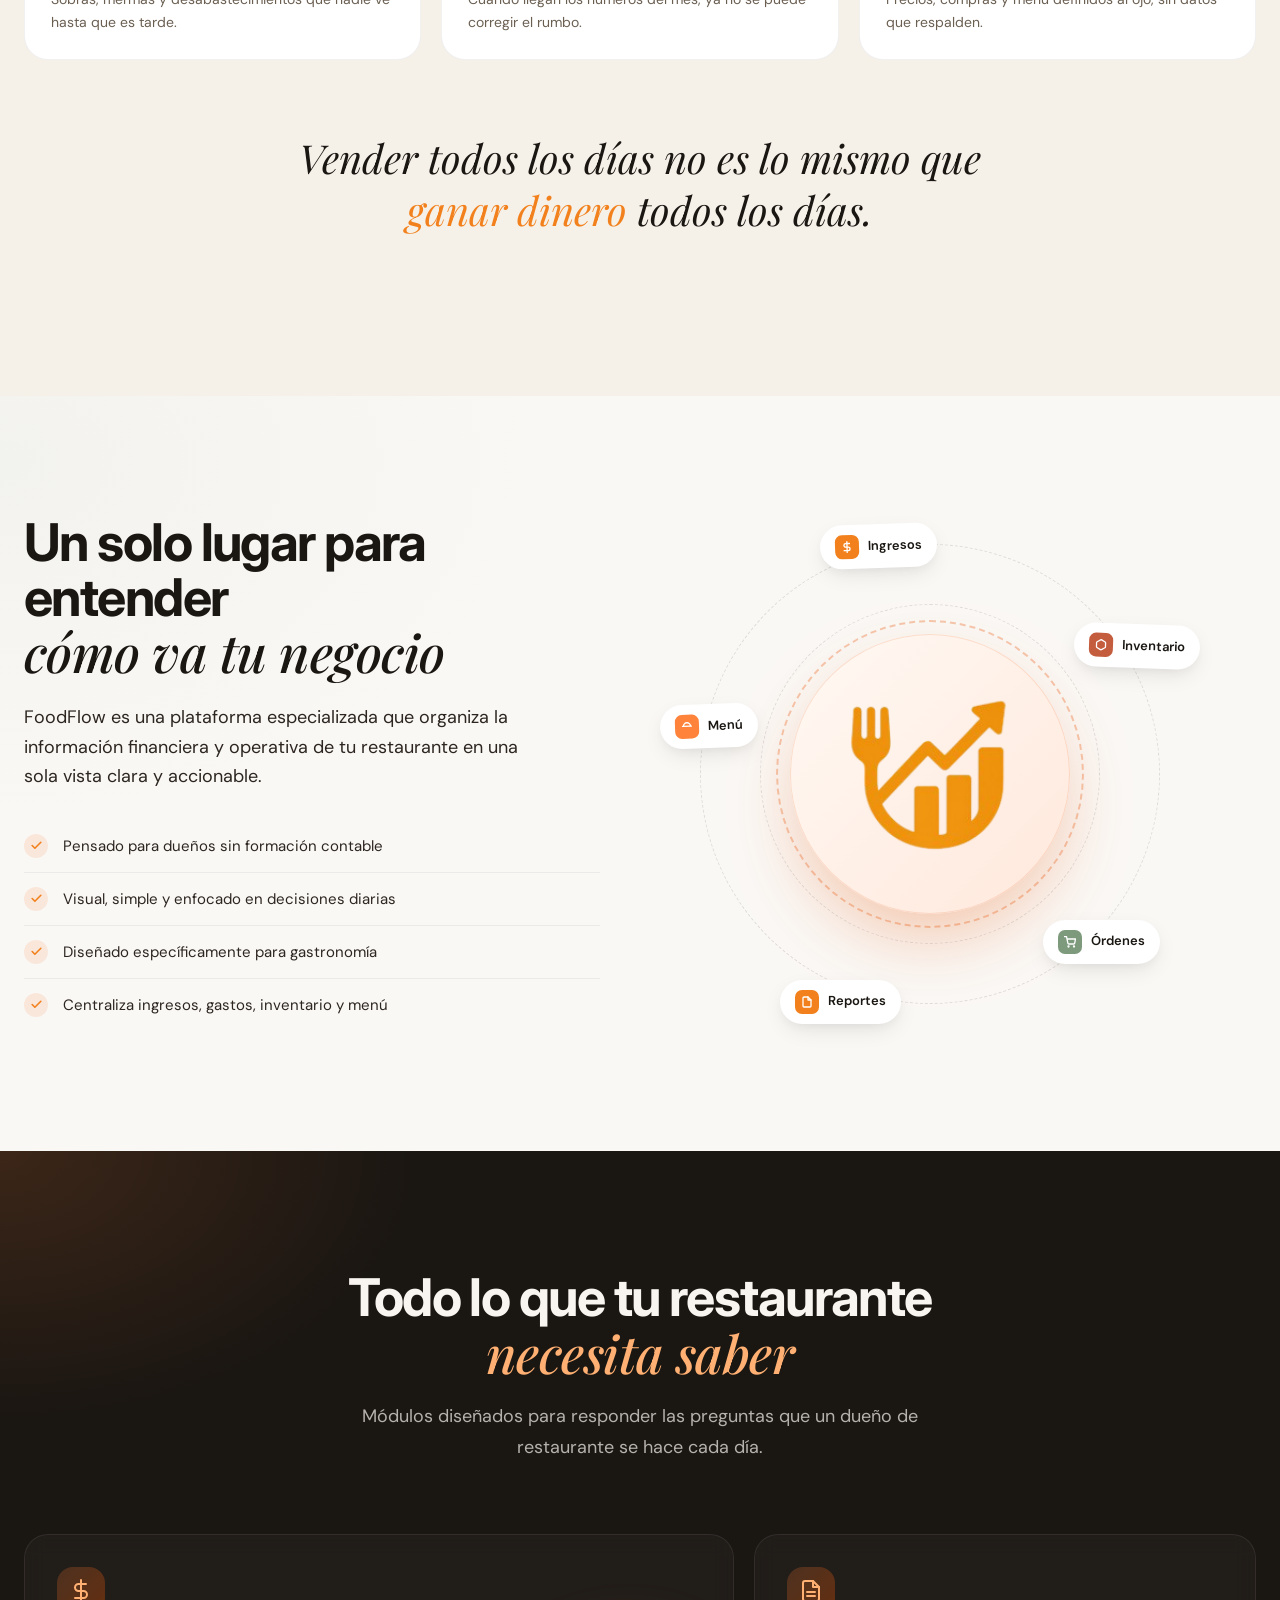
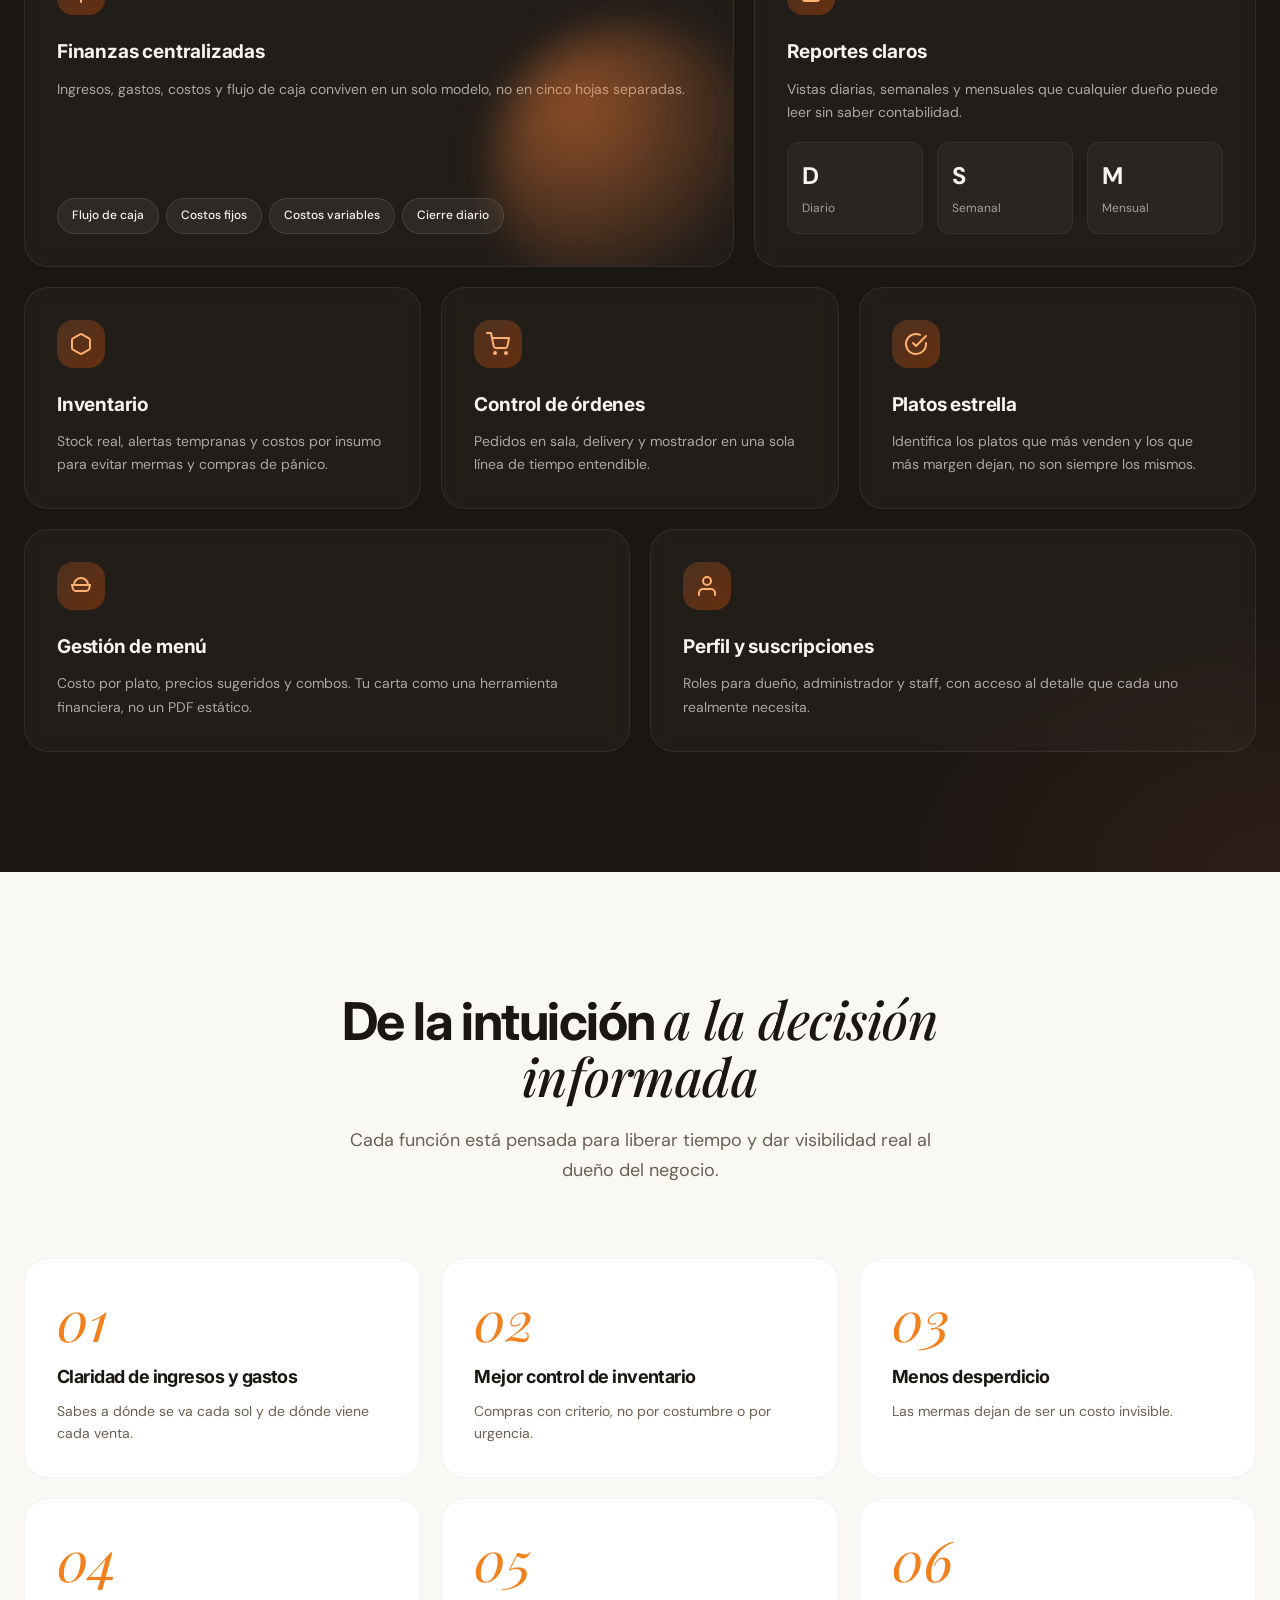
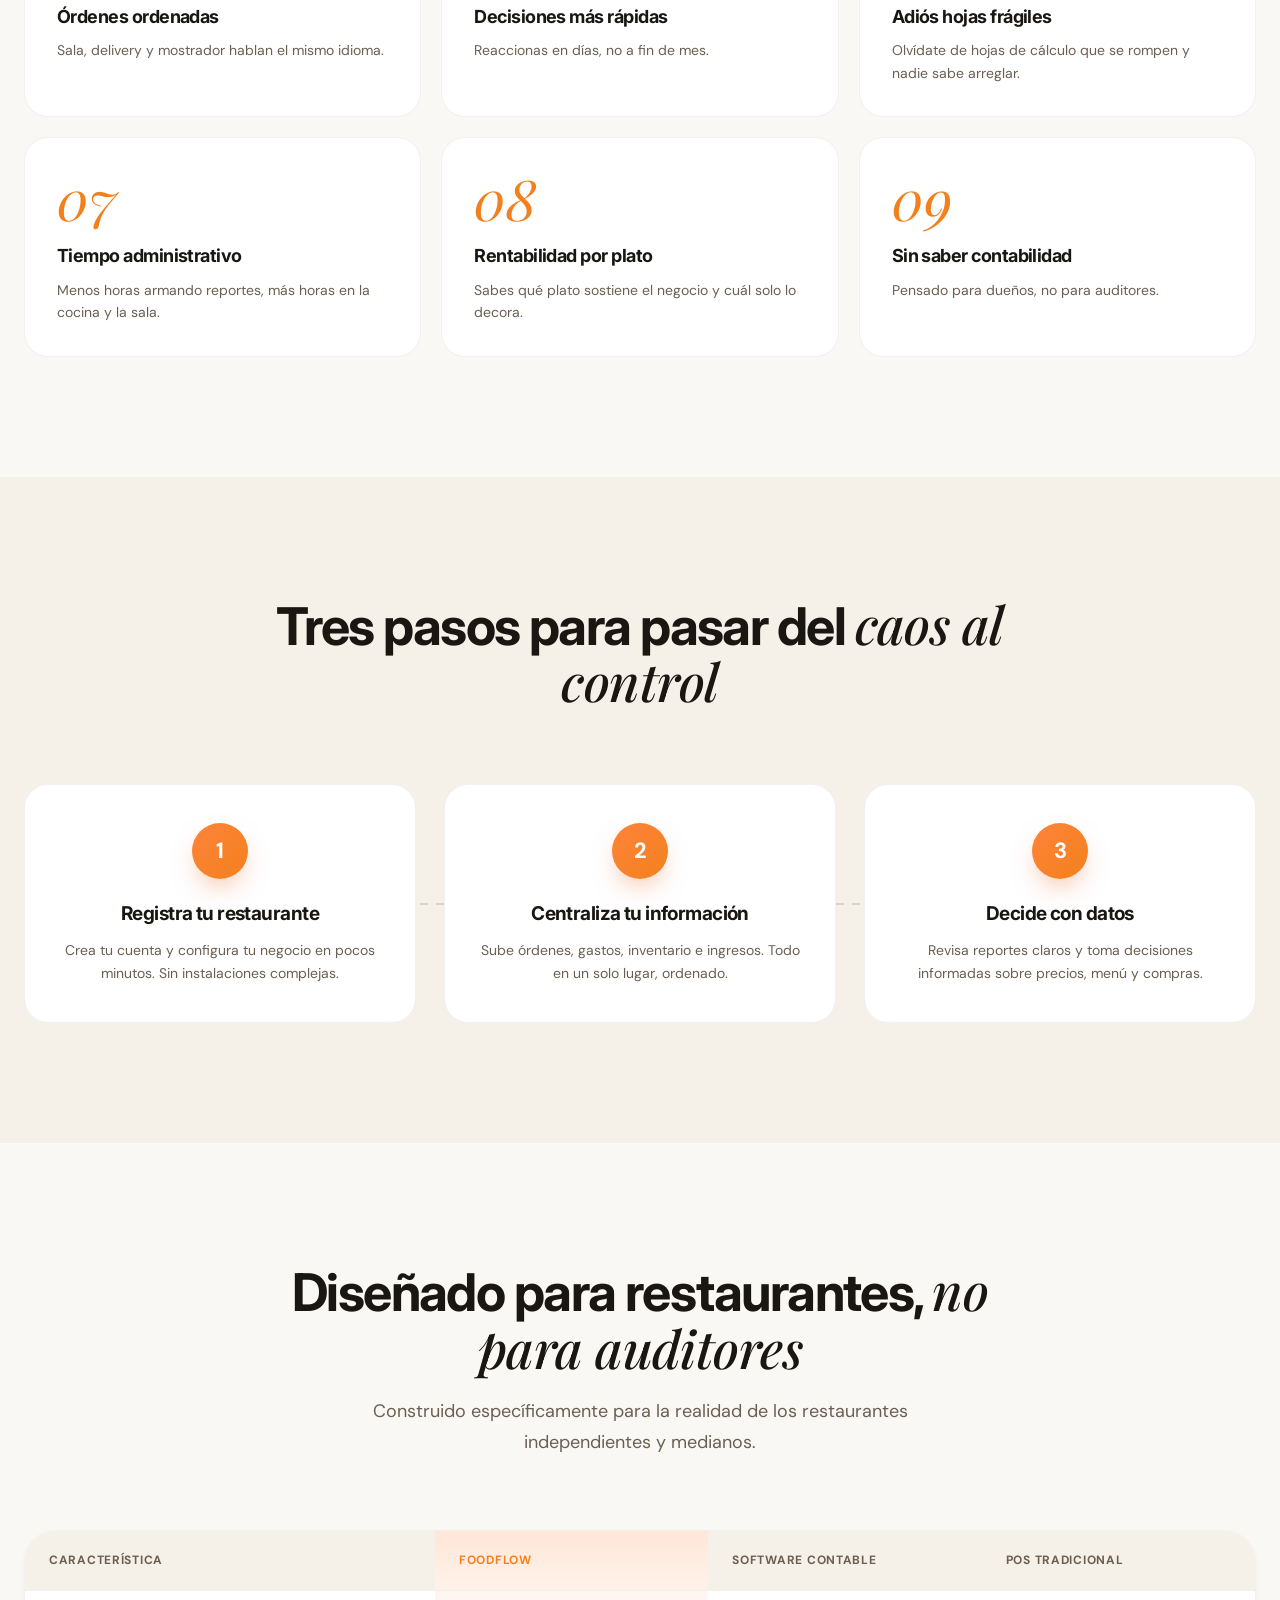
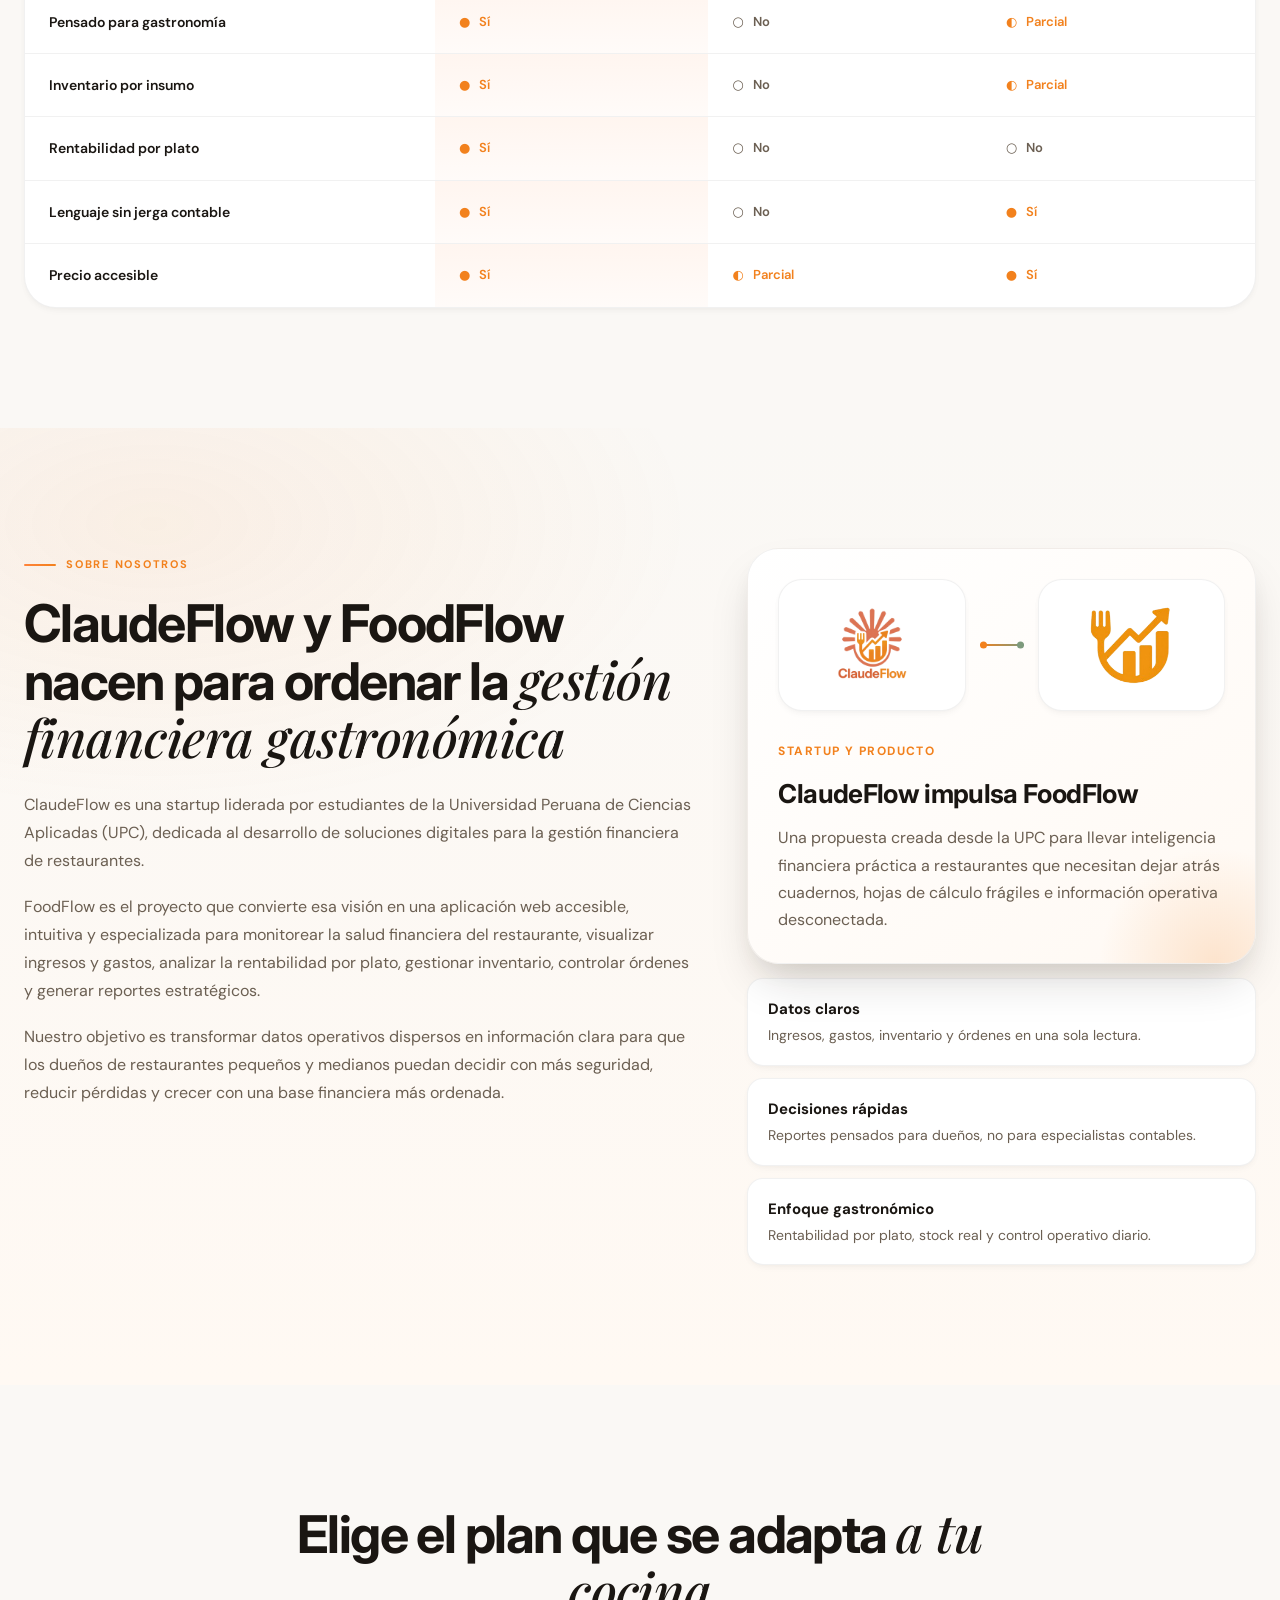
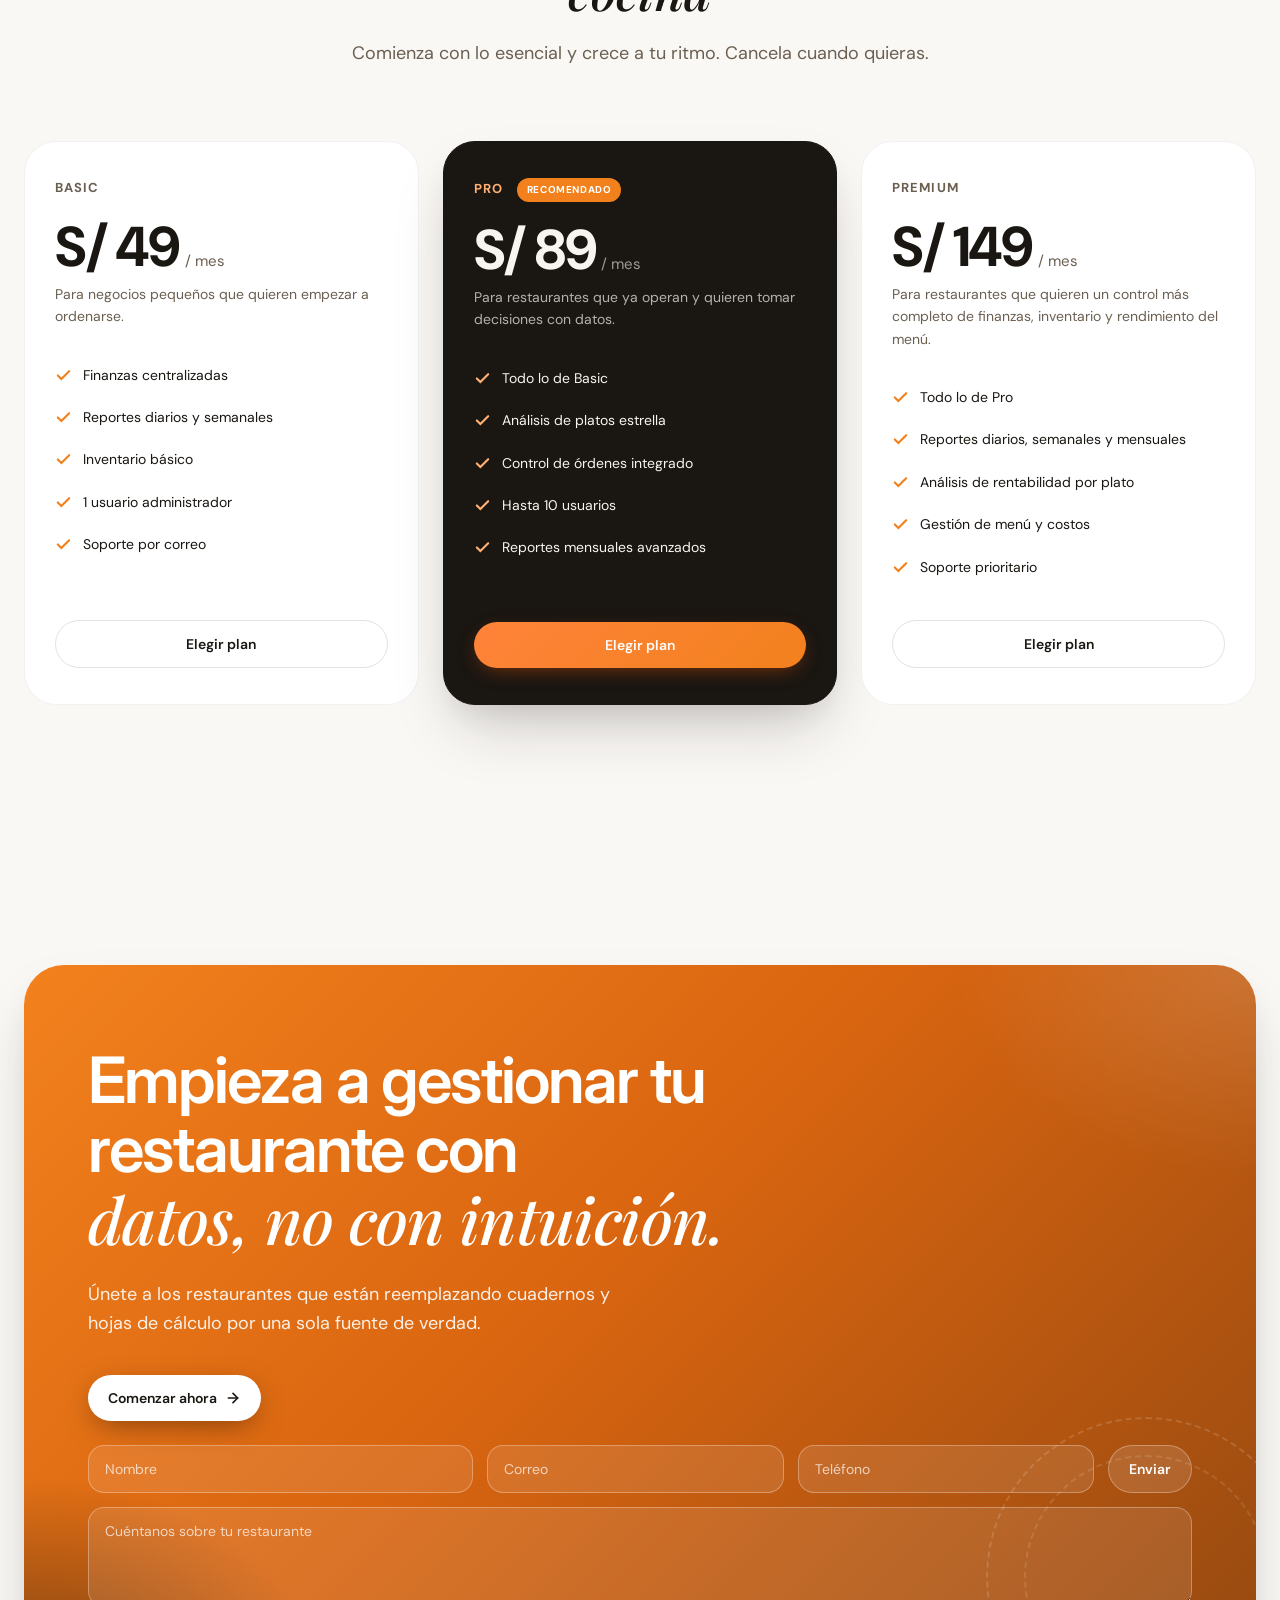
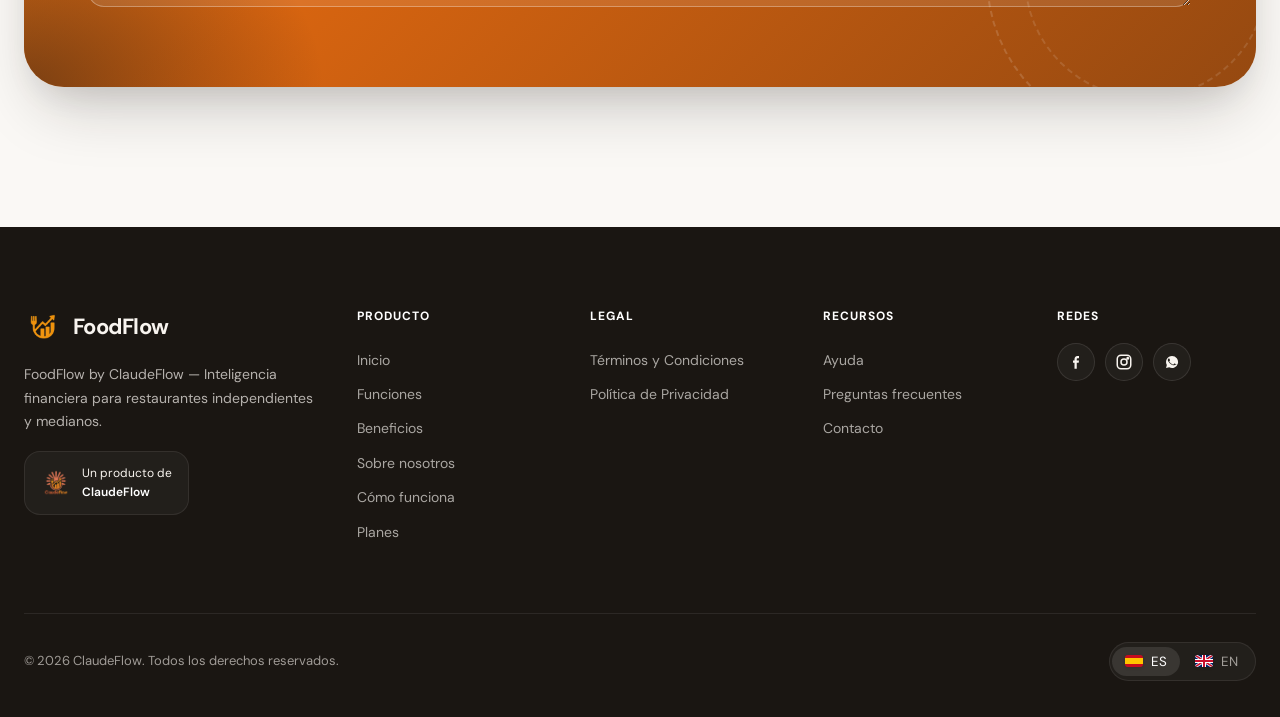
==== commit b58478aa: "fix(plans): align pricing actions and refine premium copy" ====
--- a/index.html
+++ b/index.html
@@ -673,12 +673,12 @@
         <article class="plan" data-reveal>
           <div class="plan-name" data-i18n="plan.3.name">Premium</div>
           <div class="price"><b>S/ 149</b><small data-i18n="plan.month">/ mes</small></div>
-          <p class="desc" data-i18n="plan.3.desc">Para grupos de restaurantes y negocios con varios locales o turnos.</p>
+          <p class="desc" data-i18n="plan.3.desc">Para restaurantes que quieren un control más completo de finanzas, inventario y rendimiento del menú.</p>
           <ul>
             <li><svg viewBox="0 0 24 24" fill="none" stroke="currentColor" stroke-width="3" stroke-linecap="round"><polyline points="20 6 9 17 4 12"></polyline></svg><span data-i18n="plan.3.f1">Todo lo de Pro</span></li>
-            <li><svg viewBox="0 0 24 24" fill="none" stroke="currentColor" stroke-width="3" stroke-linecap="round"><polyline points="20 6 9 17 4 12"></polyline></svg><span data-i18n="plan.3.f2">Múltiples locales</span></li>
-            <li><svg viewBox="0 0 24 24" fill="none" stroke="currentColor" stroke-width="3" stroke-linecap="round"><polyline points="20 6 9 17 4 12"></polyline></svg><span data-i18n="plan.3.f3">Usuarios ilimitados</span></li>
-            <li><svg viewBox="0 0 24 24" fill="none" stroke="currentColor" stroke-width="3" stroke-linecap="round"><polyline points="20 6 9 17 4 12"></polyline></svg><span data-i18n="plan.3.f4">Reportes personalizados</span></li>
+            <li><svg viewBox="0 0 24 24" fill="none" stroke="currentColor" stroke-width="3" stroke-linecap="round"><polyline points="20 6 9 17 4 12"></polyline></svg><span data-i18n="plan.3.f2">Reportes diarios, semanales y mensuales</span></li>
+            <li><svg viewBox="0 0 24 24" fill="none" stroke="currentColor" stroke-width="3" stroke-linecap="round"><polyline points="20 6 9 17 4 12"></polyline></svg><span data-i18n="plan.3.f3">Análisis de rentabilidad por plato</span></li>
+            <li><svg viewBox="0 0 24 24" fill="none" stroke="currentColor" stroke-width="3" stroke-linecap="round"><polyline points="20 6 9 17 4 12"></polyline></svg><span data-i18n="plan.3.f4">Gestión de menú y costos</span></li>
             <li><svg viewBox="0 0 24 24" fill="none" stroke="currentColor" stroke-width="3" stroke-linecap="round"><polyline points="20 6 9 17 4 12"></polyline></svg><span data-i18n="plan.3.f5">Soporte prioritario</span></li>
           </ul>
           <a class="btn btn-ghost" href="#contact" data-i18n="cta.choose">Elegir plan</a>
--- a/public/assets/styles/styles.css
+++ b/public/assets/styles/styles.css
@@ -1480,6 +1480,8 @@
       border-radius: var(--radius-xl);
       padding: 36px 30px;
       position: relative;
+      display: flex;
+      flex-direction: column;
       transition: all .35s cubic-bezier(.4, 0, .2, 1)
     }
 
@@ -1562,7 +1564,7 @@
       list-style: none;
       padding: 0;
       margin: 0 0 32px;
-      min-height: 220px
+      flex: 1
     }
 
     .plan ul li {
@@ -1587,7 +1589,8 @@
 
     .plan .btn {
       width: 100%;
-      justify-content: center
+      justify-content: center;
+      margin-top: auto
     }
 
     .plan.featured .btn-ghost {
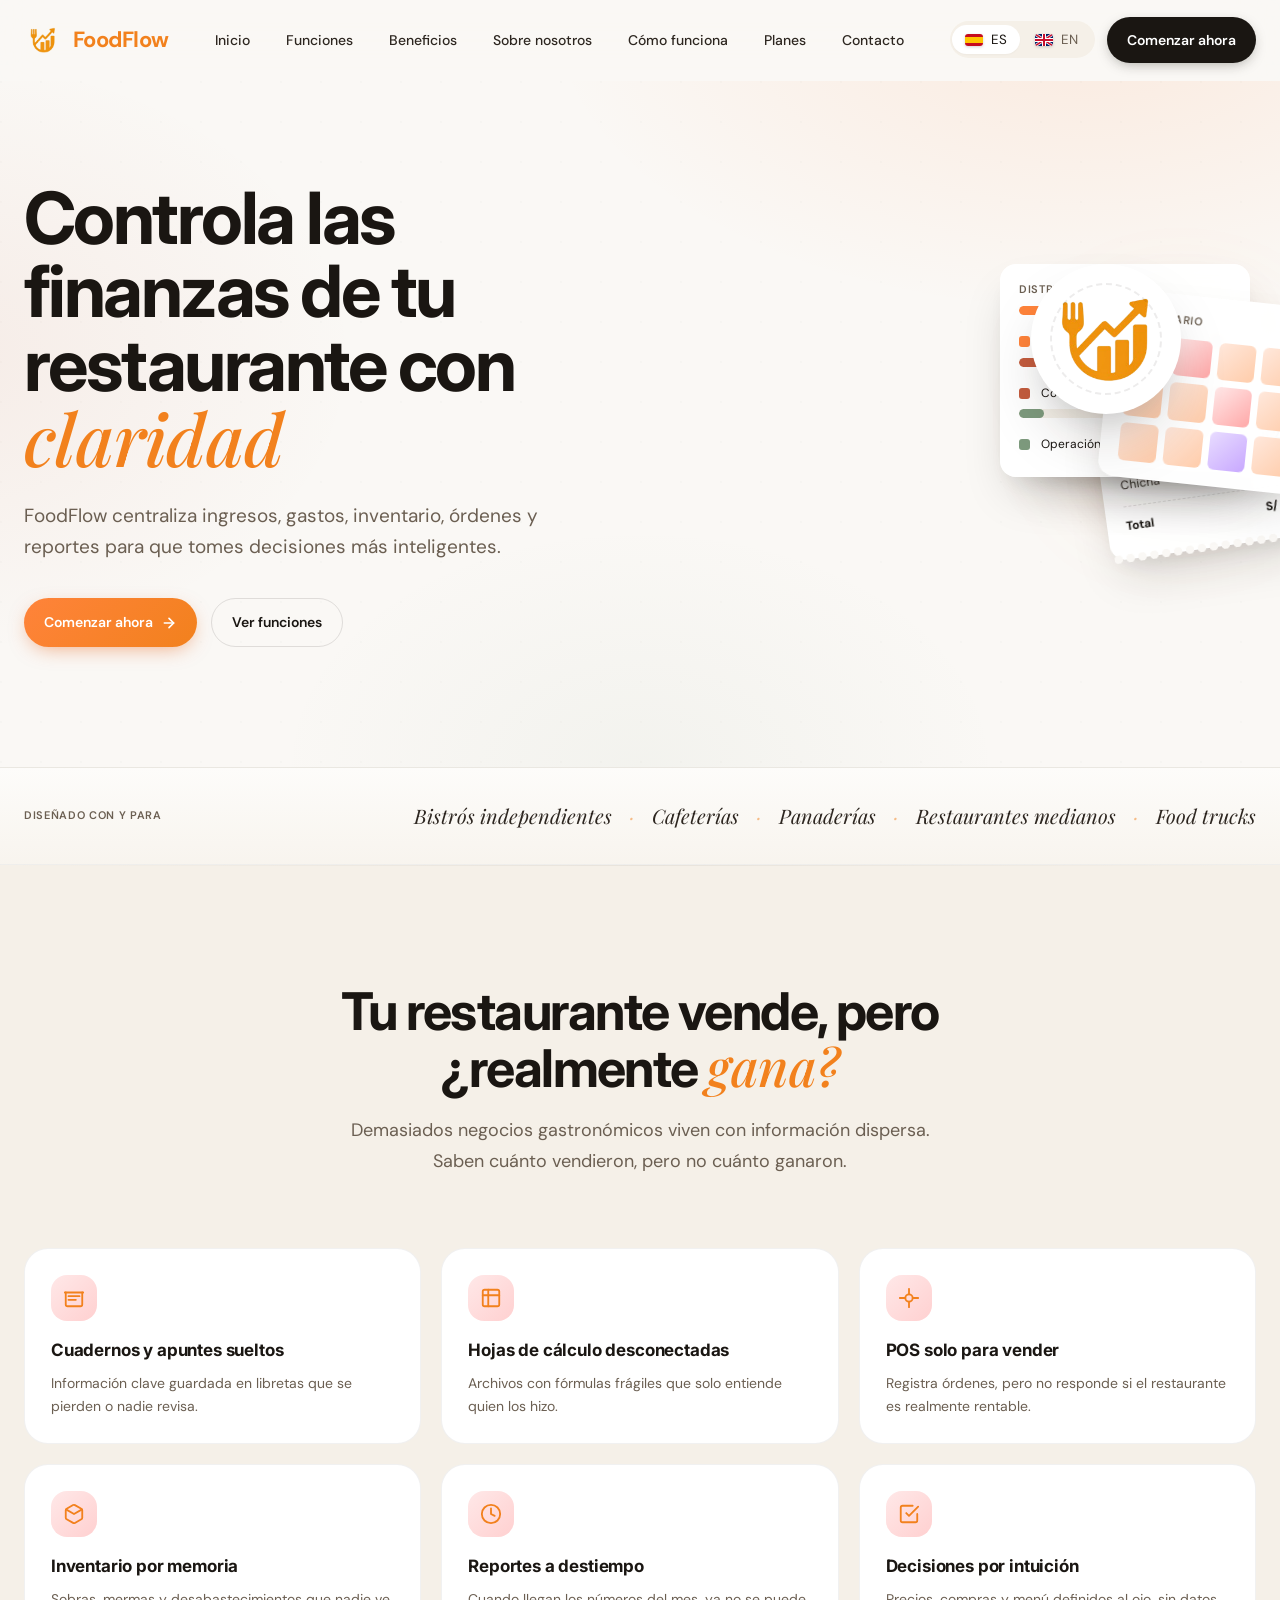
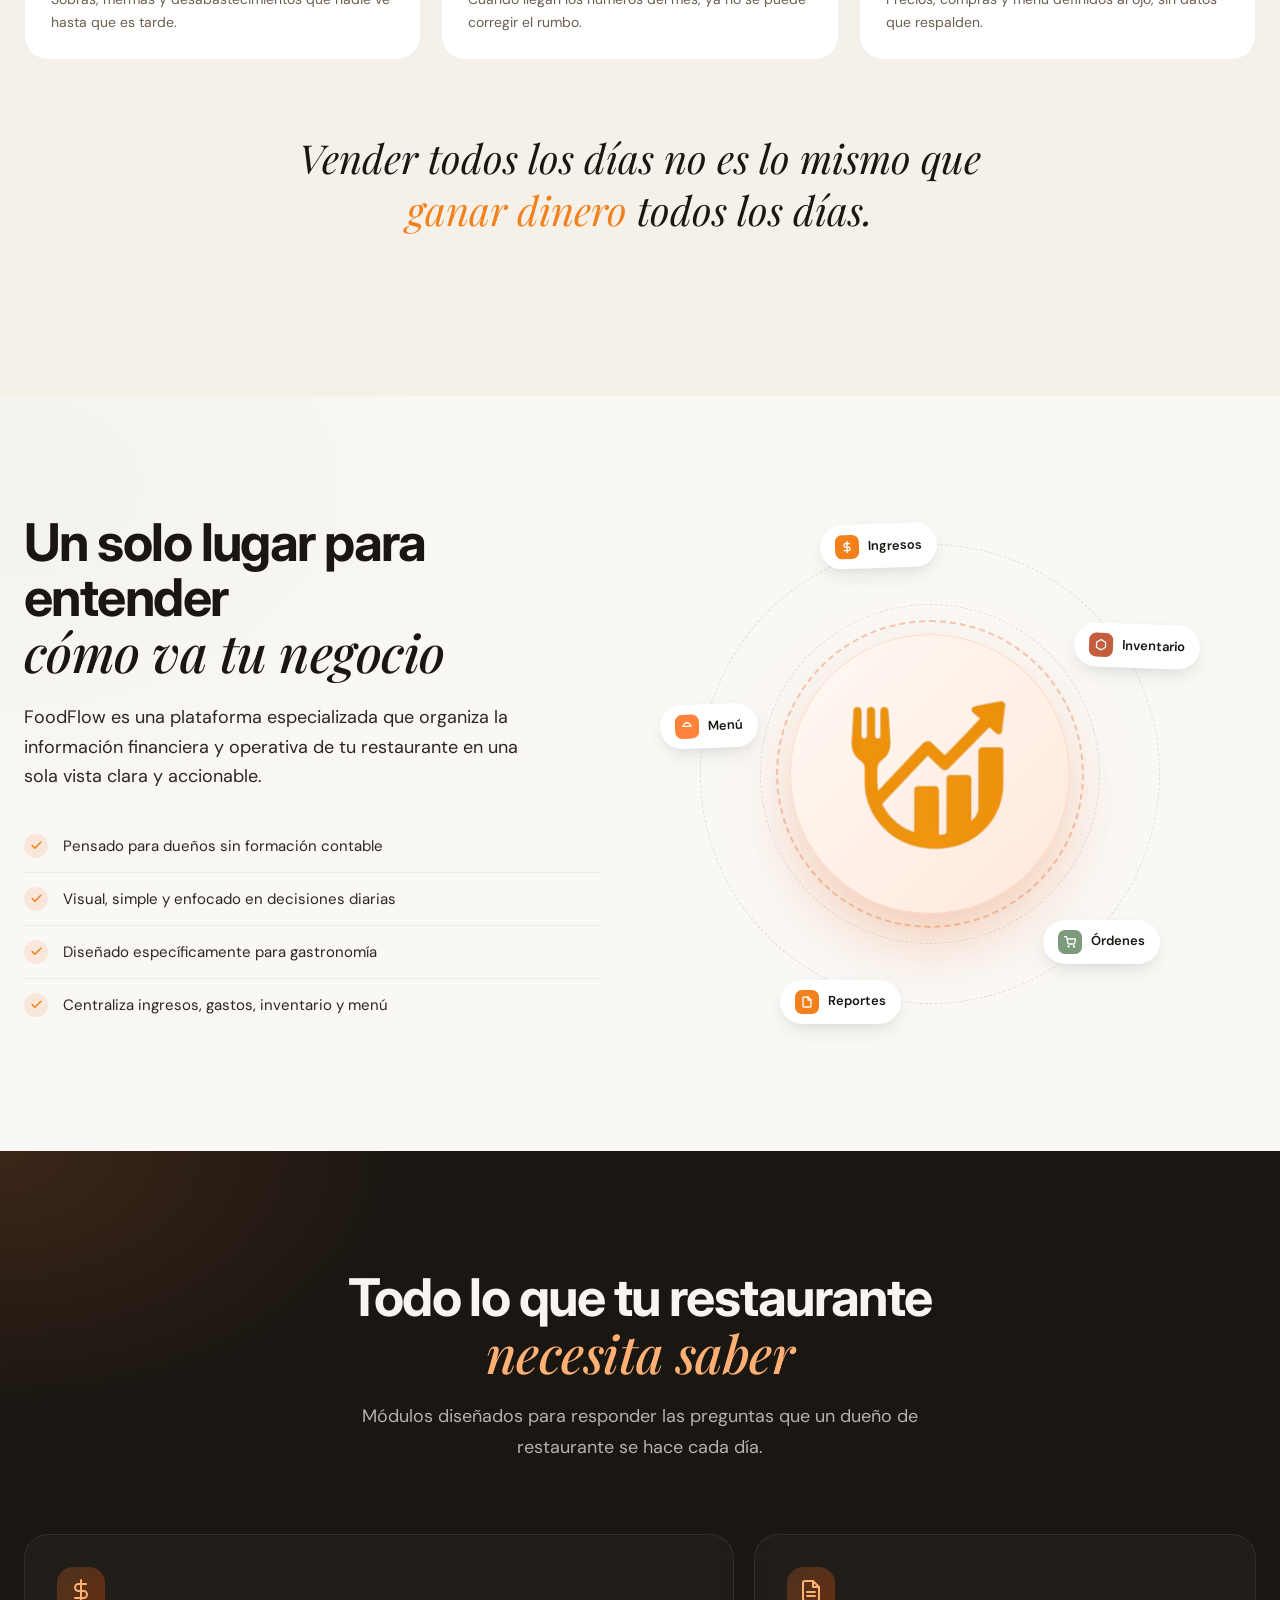
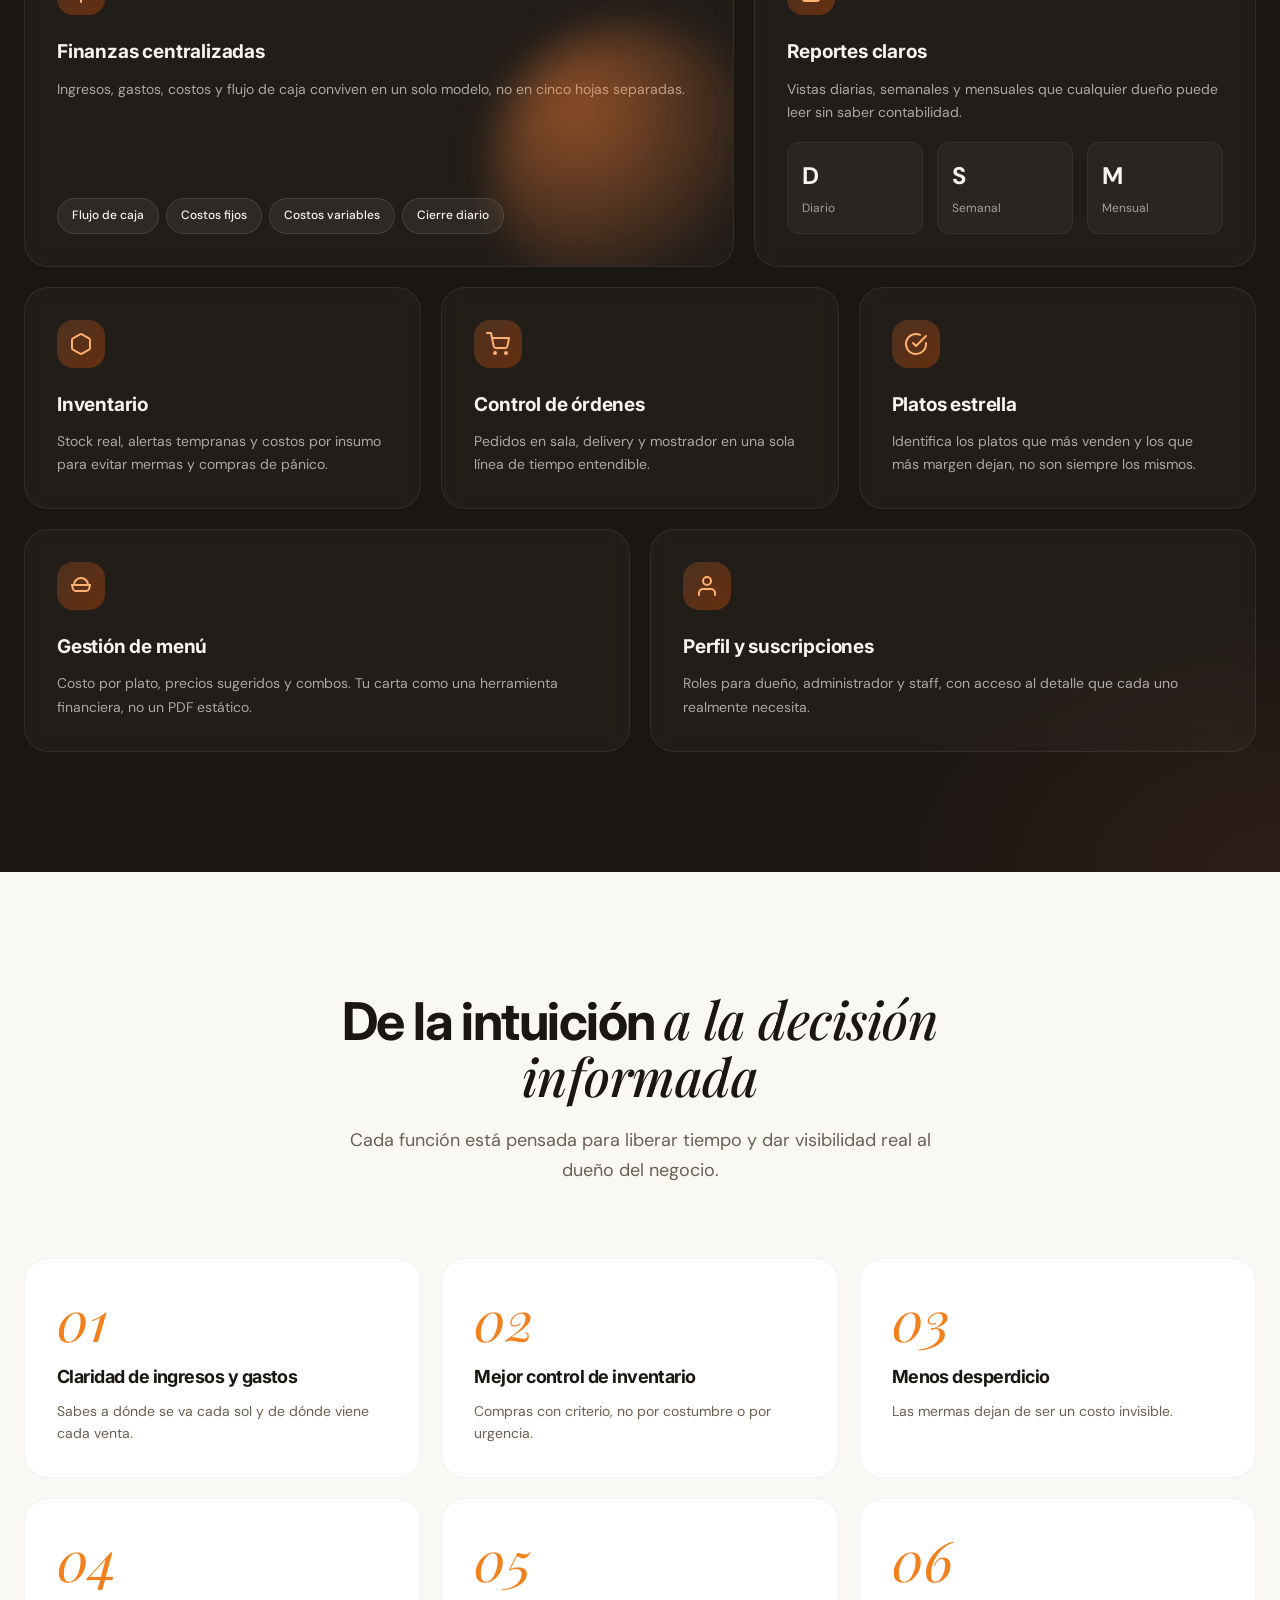
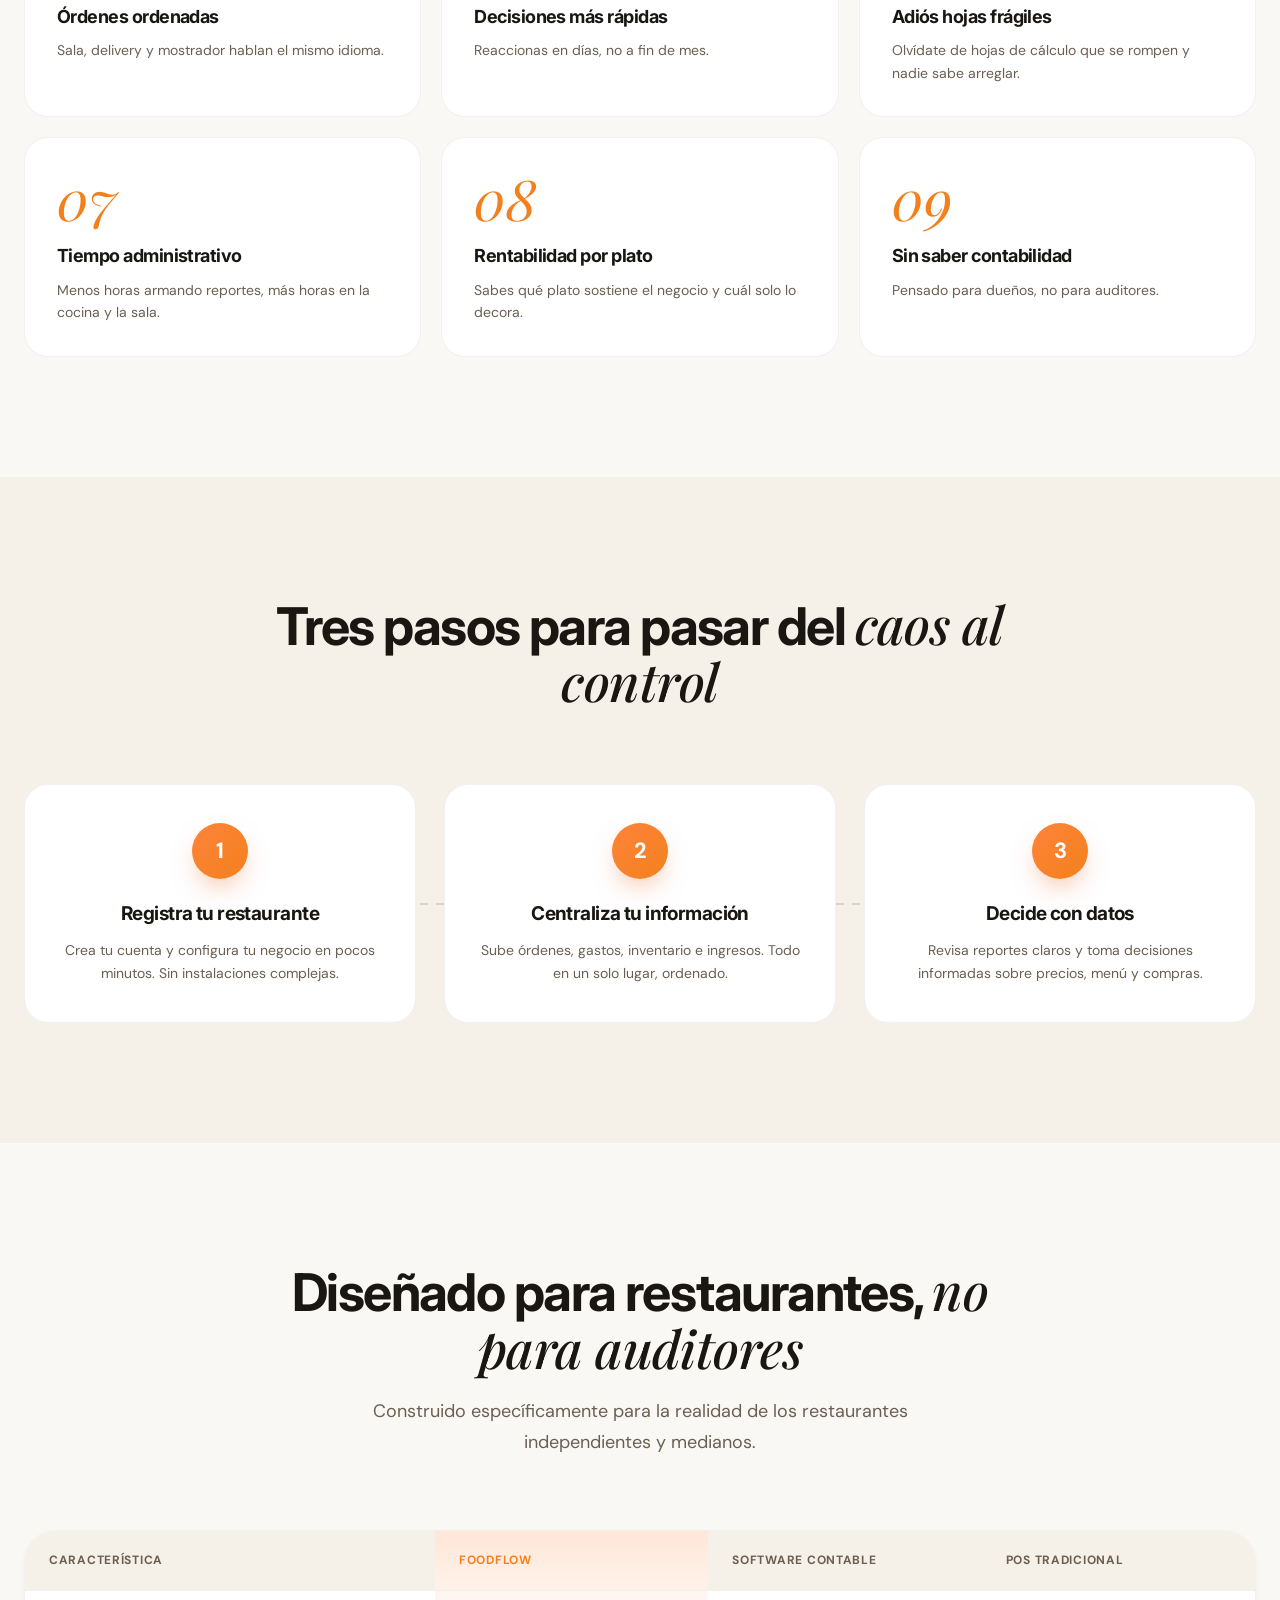
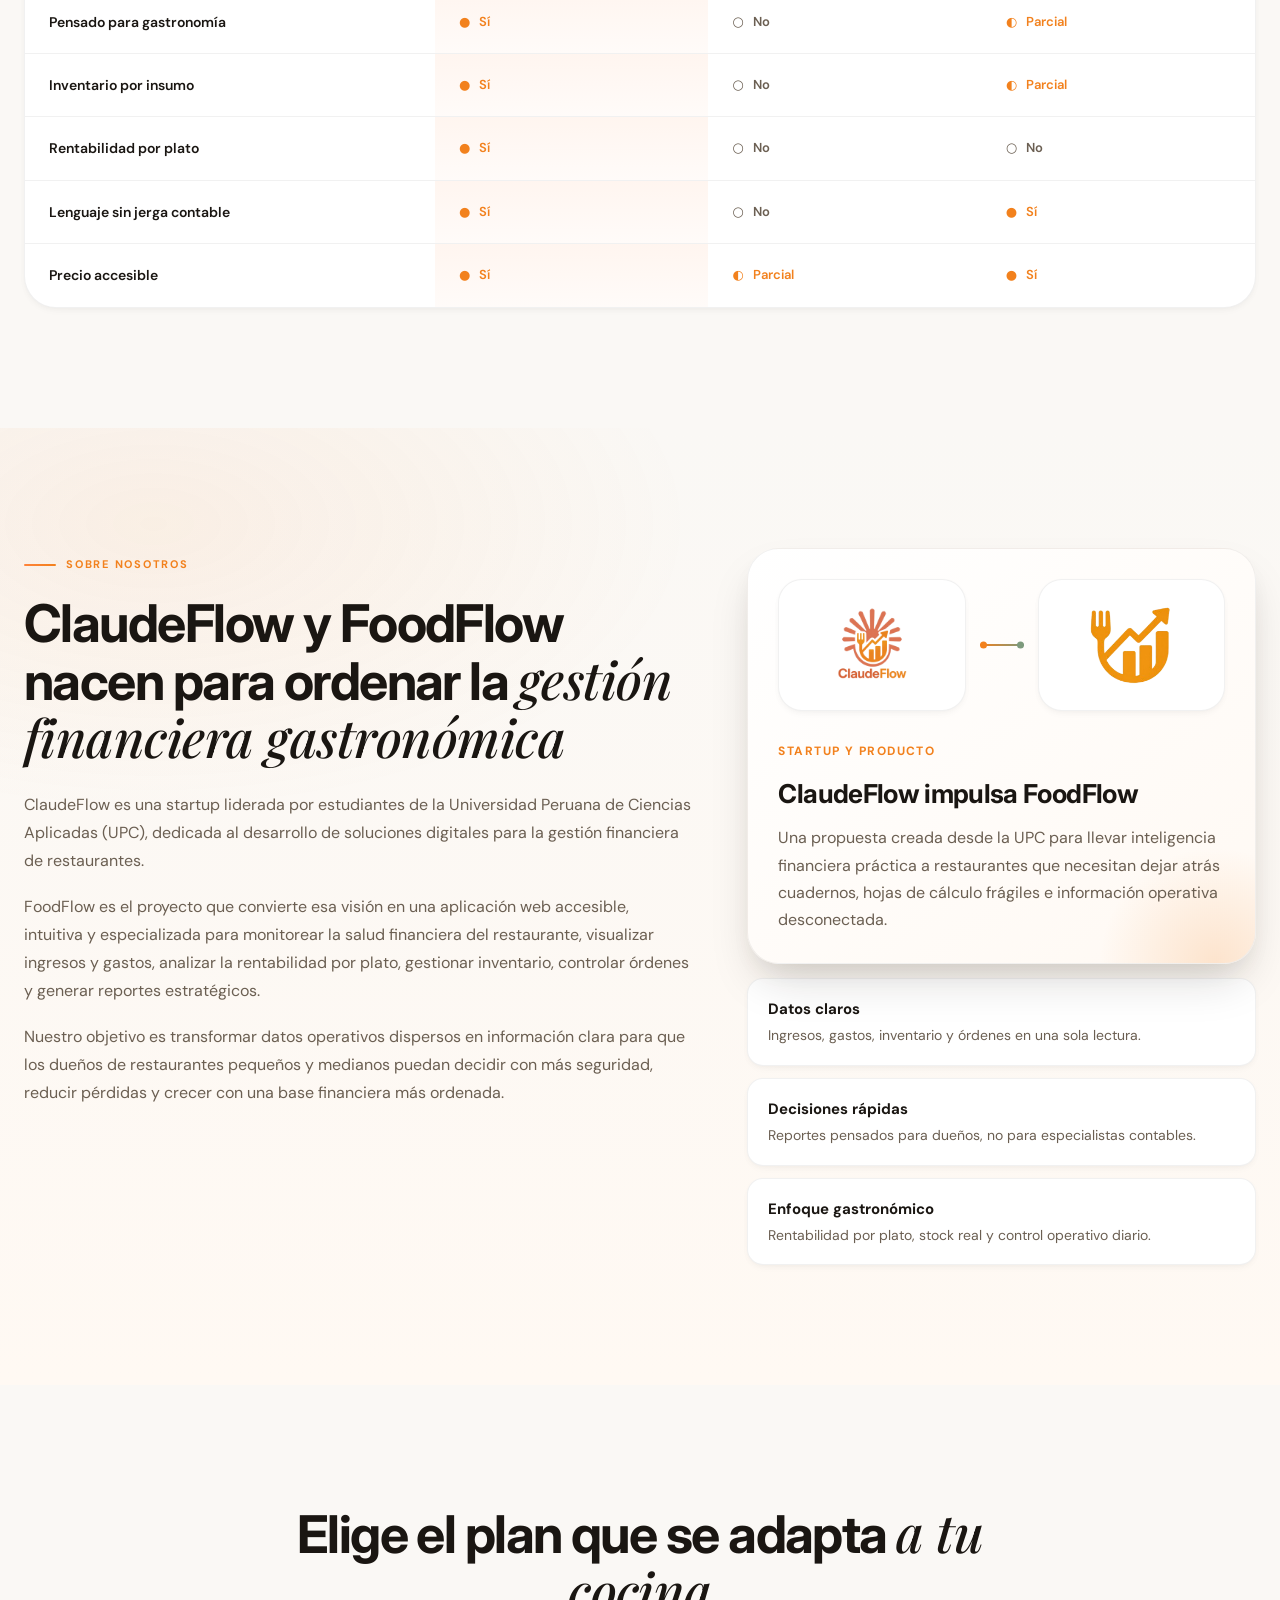
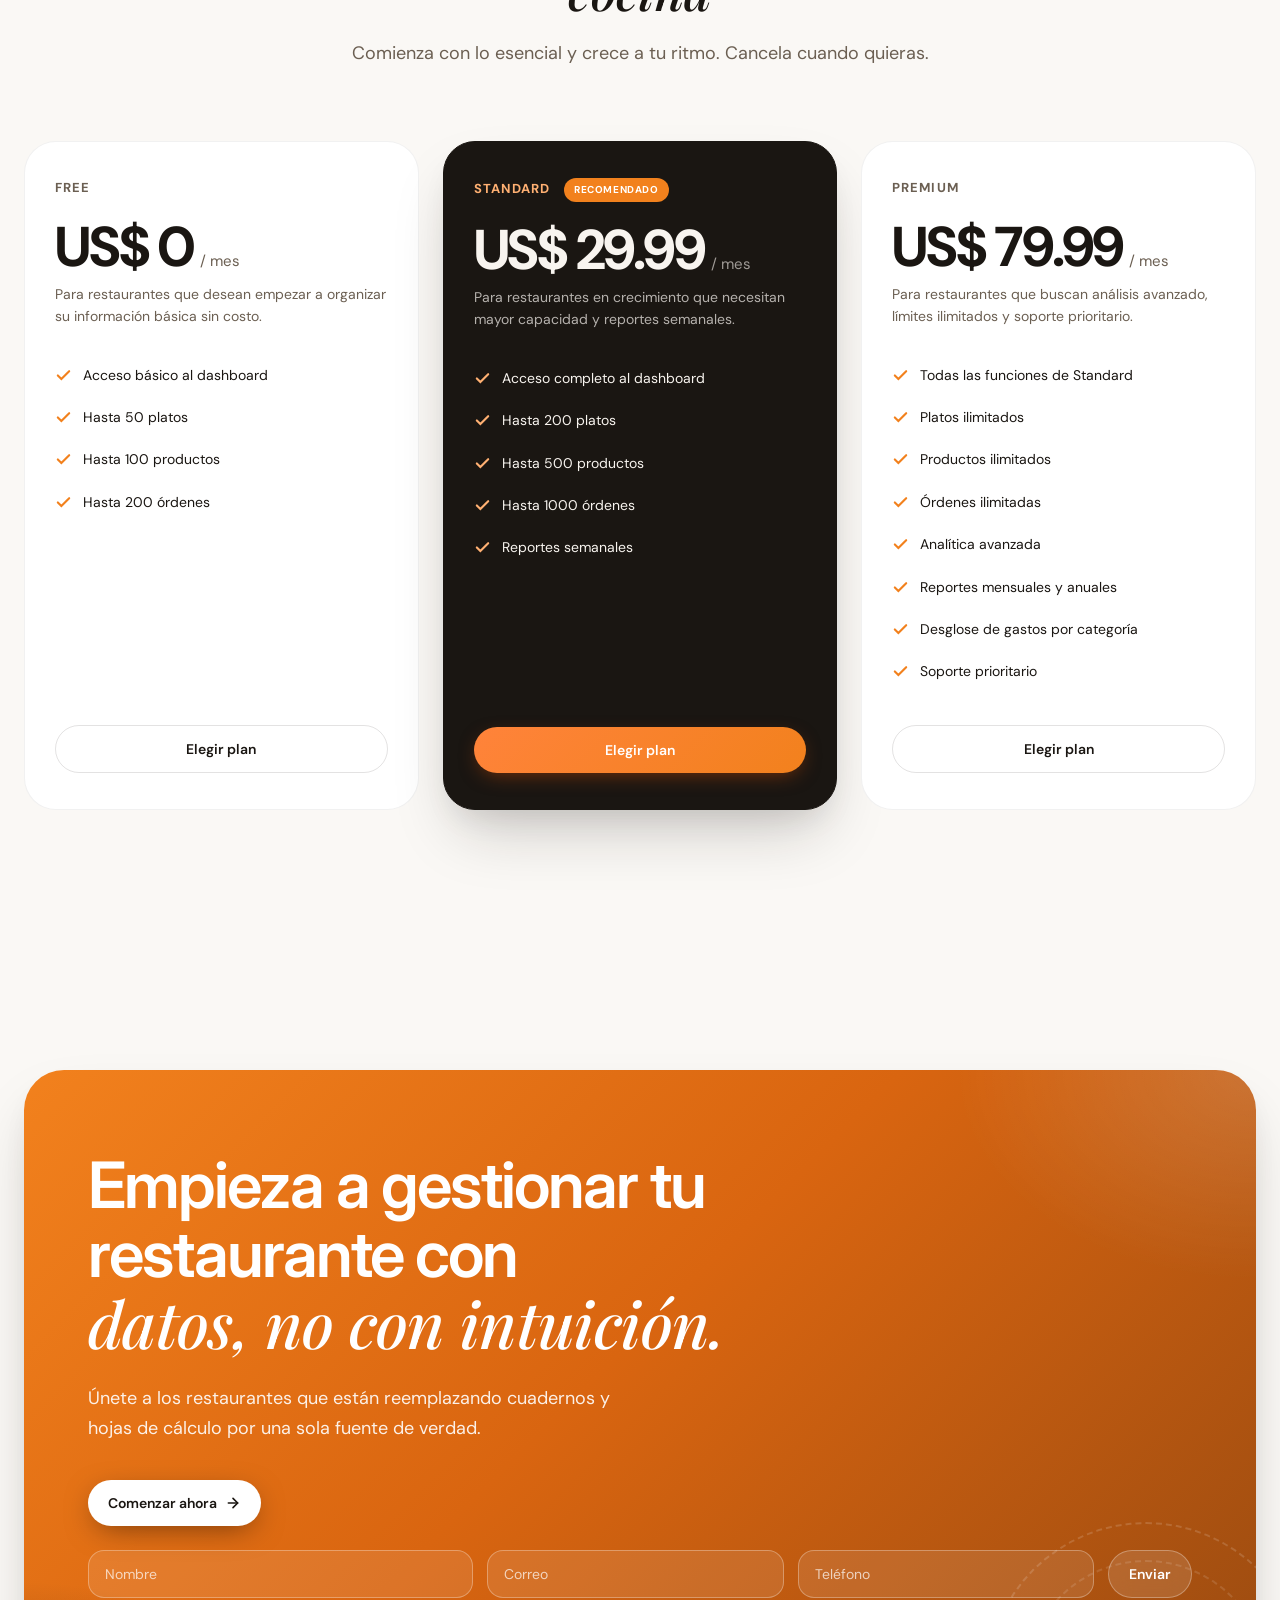
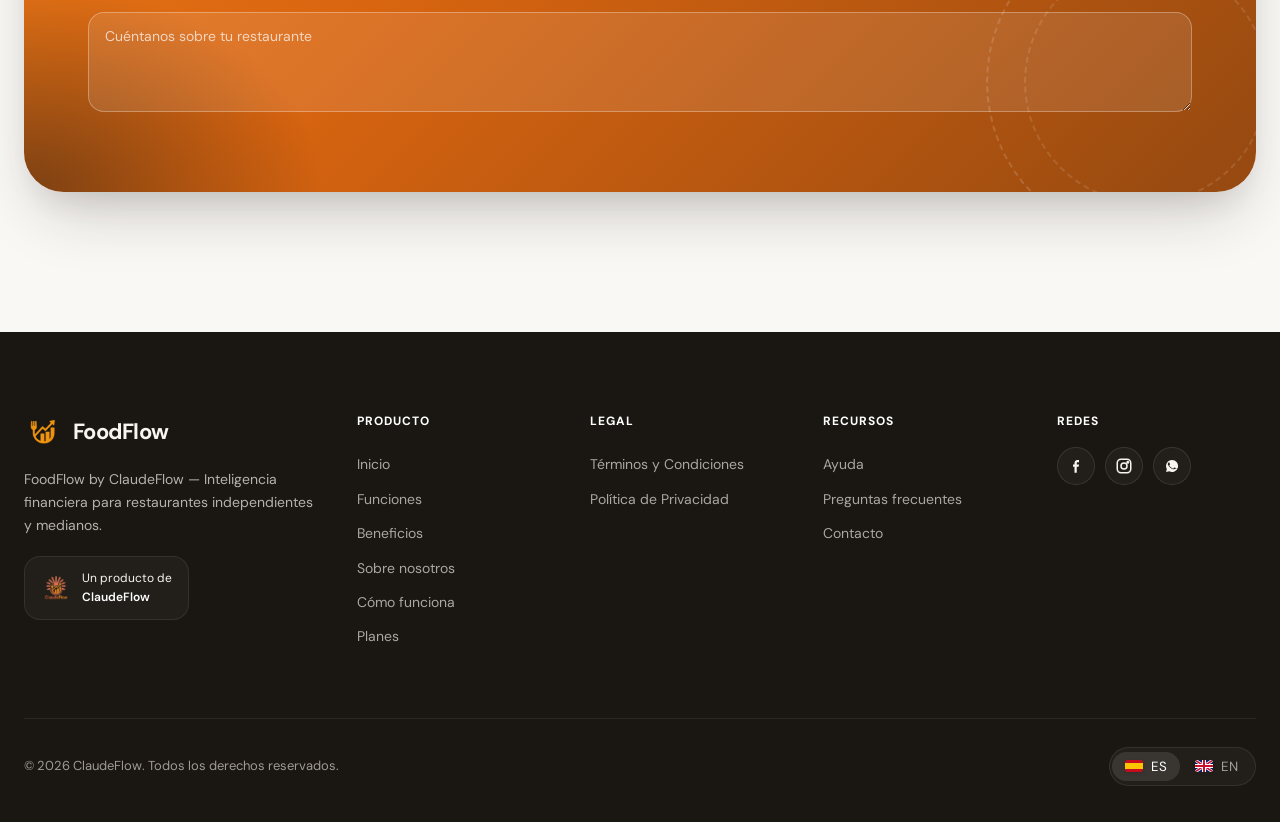
==== commit f140df0c: "fix: update pricing and descriptions for plans" ====
--- a/index.html
+++ b/index.html
@@ -635,51 +635,53 @@
           <span data-i18n="plans.title.a">Elige el plan que se adapta</span>
           <span class="serif accent" data-i18n="plans.title.b">a tu cocina</span>
         </h2>
-        <p class="sec-sub" data-i18n="plans.sub">Comienza con lo esencial y crece a tu ritmo. Cancela cuando quieras.</p>
+        <p class="sec-sub" data-i18n="plans.sub">Comienza gratis y escala según el crecimiento de tu restaurante.</p>
       </div>
 
       <div class="plans-grid">
         <article class="plan" data-reveal>
-          <div class="plan-name" data-i18n="plan.1.name">Basic</div>
-          <div class="price"><b>S/ 49</b><small data-i18n="plan.month">/ mes</small></div>
-          <p class="desc" data-i18n="plan.1.desc">Para negocios pequeños que quieren empezar a ordenarse.</p>
+          <div class="plan-name" data-i18n="plan.1.name">Free</div>
+          <div class="price"><b>US$ 0</b><small data-i18n="plan.month">/ mes</small></div>
+          <p class="desc" data-i18n="plan.1.desc">Para restaurantes que desean empezar a organizar su información básica sin costo.</p>
           <ul>
-            <li><svg viewBox="0 0 24 24" fill="none" stroke="currentColor" stroke-width="3" stroke-linecap="round"><polyline points="20 6 9 17 4 12"></polyline></svg><span data-i18n="plan.1.f1">Finanzas centralizadas</span></li>
-            <li><svg viewBox="0 0 24 24" fill="none" stroke="currentColor" stroke-width="3" stroke-linecap="round"><polyline points="20 6 9 17 4 12"></polyline></svg><span data-i18n="plan.1.f2">Reportes diarios y semanales</span></li>
-            <li><svg viewBox="0 0 24 24" fill="none" stroke="currentColor" stroke-width="3" stroke-linecap="round"><polyline points="20 6 9 17 4 12"></polyline></svg><span data-i18n="plan.1.f3">Inventario básico</span></li>
-            <li><svg viewBox="0 0 24 24" fill="none" stroke="currentColor" stroke-width="3" stroke-linecap="round"><polyline points="20 6 9 17 4 12"></polyline></svg><span data-i18n="plan.1.f4">1 usuario administrador</span></li>
-            <li><svg viewBox="0 0 24 24" fill="none" stroke="currentColor" stroke-width="3" stroke-linecap="round"><polyline points="20 6 9 17 4 12"></polyline></svg><span data-i18n="plan.1.f5">Soporte por correo</span></li>
+            <li><svg viewBox="0 0 24 24" fill="none" stroke="currentColor" stroke-width="3" stroke-linecap="round"><polyline points="20 6 9 17 4 12"></polyline></svg><span data-i18n="plan.1.f1">Acceso básico al dashboard</span></li>
+            <li><svg viewBox="0 0 24 24" fill="none" stroke="currentColor" stroke-width="3" stroke-linecap="round"><polyline points="20 6 9 17 4 12"></polyline></svg><span data-i18n="plan.1.f2">Hasta 50 platos</span></li>
+            <li><svg viewBox="0 0 24 24" fill="none" stroke="currentColor" stroke-width="3" stroke-linecap="round"><polyline points="20 6 9 17 4 12"></polyline></svg><span data-i18n="plan.1.f3">Hasta 100 productos</span></li>
+            <li><svg viewBox="0 0 24 24" fill="none" stroke="currentColor" stroke-width="3" stroke-linecap="round"><polyline points="20 6 9 17 4 12"></polyline></svg><span data-i18n="plan.1.f4">Hasta 200 órdenes</span></li>
           </ul>
           <a class="btn btn-ghost" href="#contact" data-i18n="cta.choose">Elegir plan</a>
         </article>
 
         <article class="plan featured" data-reveal>
           <div class="plan-name">
-            <span data-i18n="plan.2.name">Pro</span>
+            <span data-i18n="plan.2.name">Standard</span>
             <span class="plan-tag" data-i18n="plan.tag.popular">Recomendado</span>
           </div>
-          <div class="price"><b>S/ 89</b><small data-i18n="plan.month">/ mes</small></div>
-          <p class="desc" data-i18n="plan.2.desc">Para restaurantes que ya operan y quieren tomar decisiones con datos.</p>
+          <div class="price"><b>US$ 29.99</b><small data-i18n="plan.month">/ mes</small></div>
+          <p class="desc" data-i18n="plan.2.desc">Para restaurantes en crecimiento que necesitan mayor capacidad y reportes semanales.</p>
           <ul>
-            <li><svg viewBox="0 0 24 24" fill="none" stroke="currentColor" stroke-width="3" stroke-linecap="round"><polyline points="20 6 9 17 4 12"></polyline></svg><span data-i18n="plan.2.f1">Todo lo de Basic</span></li>
-            <li><svg viewBox="0 0 24 24" fill="none" stroke="currentColor" stroke-width="3" stroke-linecap="round"><polyline points="20 6 9 17 4 12"></polyline></svg><span data-i18n="plan.2.f2">Análisis de platos estrella</span></li>
-            <li><svg viewBox="0 0 24 24" fill="none" stroke="currentColor" stroke-width="3" stroke-linecap="round"><polyline points="20 6 9 17 4 12"></polyline></svg><span data-i18n="plan.2.f3">Control de órdenes integrado</span></li>
-            <li><svg viewBox="0 0 24 24" fill="none" stroke="currentColor" stroke-width="3" stroke-linecap="round"><polyline points="20 6 9 17 4 12"></polyline></svg><span data-i18n="plan.2.f4">Hasta 10 usuarios</span></li>
-            <li><svg viewBox="0 0 24 24" fill="none" stroke="currentColor" stroke-width="3" stroke-linecap="round"><polyline points="20 6 9 17 4 12"></polyline></svg><span data-i18n="plan.2.f5">Reportes mensuales avanzados</span></li>
+            <li><svg viewBox="0 0 24 24" fill="none" stroke="currentColor" stroke-width="3" stroke-linecap="round"><polyline points="20 6 9 17 4 12"></polyline></svg><span data-i18n="plan.2.f1">Acceso completo al dashboard</span></li>
+            <li><svg viewBox="0 0 24 24" fill="none" stroke="currentColor" stroke-width="3" stroke-linecap="round"><polyline points="20 6 9 17 4 12"></polyline></svg><span data-i18n="plan.2.f2">Hasta 200 platos</span></li>
+            <li><svg viewBox="0 0 24 24" fill="none" stroke="currentColor" stroke-width="3" stroke-linecap="round"><polyline points="20 6 9 17 4 12"></polyline></svg><span data-i18n="plan.2.f3">Hasta 500 productos</span></li>
+            <li><svg viewBox="0 0 24 24" fill="none" stroke="currentColor" stroke-width="3" stroke-linecap="round"><polyline points="20 6 9 17 4 12"></polyline></svg><span data-i18n="plan.2.f4">Hasta 1000 órdenes</span></li>
+            <li><svg viewBox="0 0 24 24" fill="none" stroke="currentColor" stroke-width="3" stroke-linecap="round"><polyline points="20 6 9 17 4 12"></polyline></svg><span data-i18n="plan.2.f5">Reportes semanales</span></li>
           </ul>
           <a class="btn btn-orange" href="#contact" data-i18n="cta.choose">Elegir plan</a>
         </article>
 
         <article class="plan" data-reveal>
           <div class="plan-name" data-i18n="plan.3.name">Premium</div>
-          <div class="price"><b>S/ 149</b><small data-i18n="plan.month">/ mes</small></div>
-          <p class="desc" data-i18n="plan.3.desc">Para restaurantes que quieren un control más completo de finanzas, inventario y rendimiento del menú.</p>
+          <div class="price"><b>US$ 79.99</b><small data-i18n="plan.month">/ mes</small></div>
+          <p class="desc" data-i18n="plan.3.desc">Para restaurantes que buscan análisis avanzado, límites ilimitados y soporte prioritario.</p>
           <ul>
-            <li><svg viewBox="0 0 24 24" fill="none" stroke="currentColor" stroke-width="3" stroke-linecap="round"><polyline points="20 6 9 17 4 12"></polyline></svg><span data-i18n="plan.3.f1">Todo lo de Pro</span></li>
-            <li><svg viewBox="0 0 24 24" fill="none" stroke="currentColor" stroke-width="3" stroke-linecap="round"><polyline points="20 6 9 17 4 12"></polyline></svg><span data-i18n="plan.3.f2">Reportes diarios, semanales y mensuales</span></li>
-            <li><svg viewBox="0 0 24 24" fill="none" stroke="currentColor" stroke-width="3" stroke-linecap="round"><polyline points="20 6 9 17 4 12"></polyline></svg><span data-i18n="plan.3.f3">Análisis de rentabilidad por plato</span></li>
-            <li><svg viewBox="0 0 24 24" fill="none" stroke="currentColor" stroke-width="3" stroke-linecap="round"><polyline points="20 6 9 17 4 12"></polyline></svg><span data-i18n="plan.3.f4">Gestión de menú y costos</span></li>
-            <li><svg viewBox="0 0 24 24" fill="none" stroke="currentColor" stroke-width="3" stroke-linecap="round"><polyline points="20 6 9 17 4 12"></polyline></svg><span data-i18n="plan.3.f5">Soporte prioritario</span></li>
+            <li><svg viewBox="0 0 24 24" fill="none" stroke="currentColor" stroke-width="3" stroke-linecap="round"><polyline points="20 6 9 17 4 12"></polyline></svg><span data-i18n="plan.3.f1">Todas las funciones de Standard</span></li>
+            <li><svg viewBox="0 0 24 24" fill="none" stroke="currentColor" stroke-width="3" stroke-linecap="round"><polyline points="20 6 9 17 4 12"></polyline></svg><span data-i18n="plan.3.f2">Platos ilimitados</span></li>
+            <li><svg viewBox="0 0 24 24" fill="none" stroke="currentColor" stroke-width="3" stroke-linecap="round"><polyline points="20 6 9 17 4 12"></polyline></svg><span data-i18n="plan.3.f3">Productos ilimitados</span></li>
+            <li><svg viewBox="0 0 24 24" fill="none" stroke="currentColor" stroke-width="3" stroke-linecap="round"><polyline points="20 6 9 17 4 12"></polyline></svg><span data-i18n="plan.3.f4">Órdenes ilimitadas</span></li>
+            <li><svg viewBox="0 0 24 24" fill="none" stroke="currentColor" stroke-width="3" stroke-linecap="round"><polyline points="20 6 9 17 4 12"></polyline></svg><span data-i18n="plan.3.f5">Analítica avanzada</span></li>
+            <li><svg viewBox="0 0 24 24" fill="none" stroke="currentColor" stroke-width="3" stroke-linecap="round"><polyline points="20 6 9 17 4 12"></polyline></svg><span data-i18n="plan.3.f6">Reportes mensuales y anuales</span></li>
+            <li><svg viewBox="0 0 24 24" fill="none" stroke="currentColor" stroke-width="3" stroke-linecap="round"><polyline points="20 6 9 17 4 12"></polyline></svg><span data-i18n="plan.3.f7">Desglose de gastos por categoría</span></li>
+            <li><svg viewBox="0 0 24 24" fill="none" stroke="currentColor" stroke-width="3" stroke-linecap="round"><polyline points="20 6 9 17 4 12"></polyline></svg><span data-i18n="plan.3.f8">Soporte prioritario</span></li>
           </ul>
           <a class="btn btn-ghost" href="#contact" data-i18n="cta.choose">Elegir plan</a>
         </article>
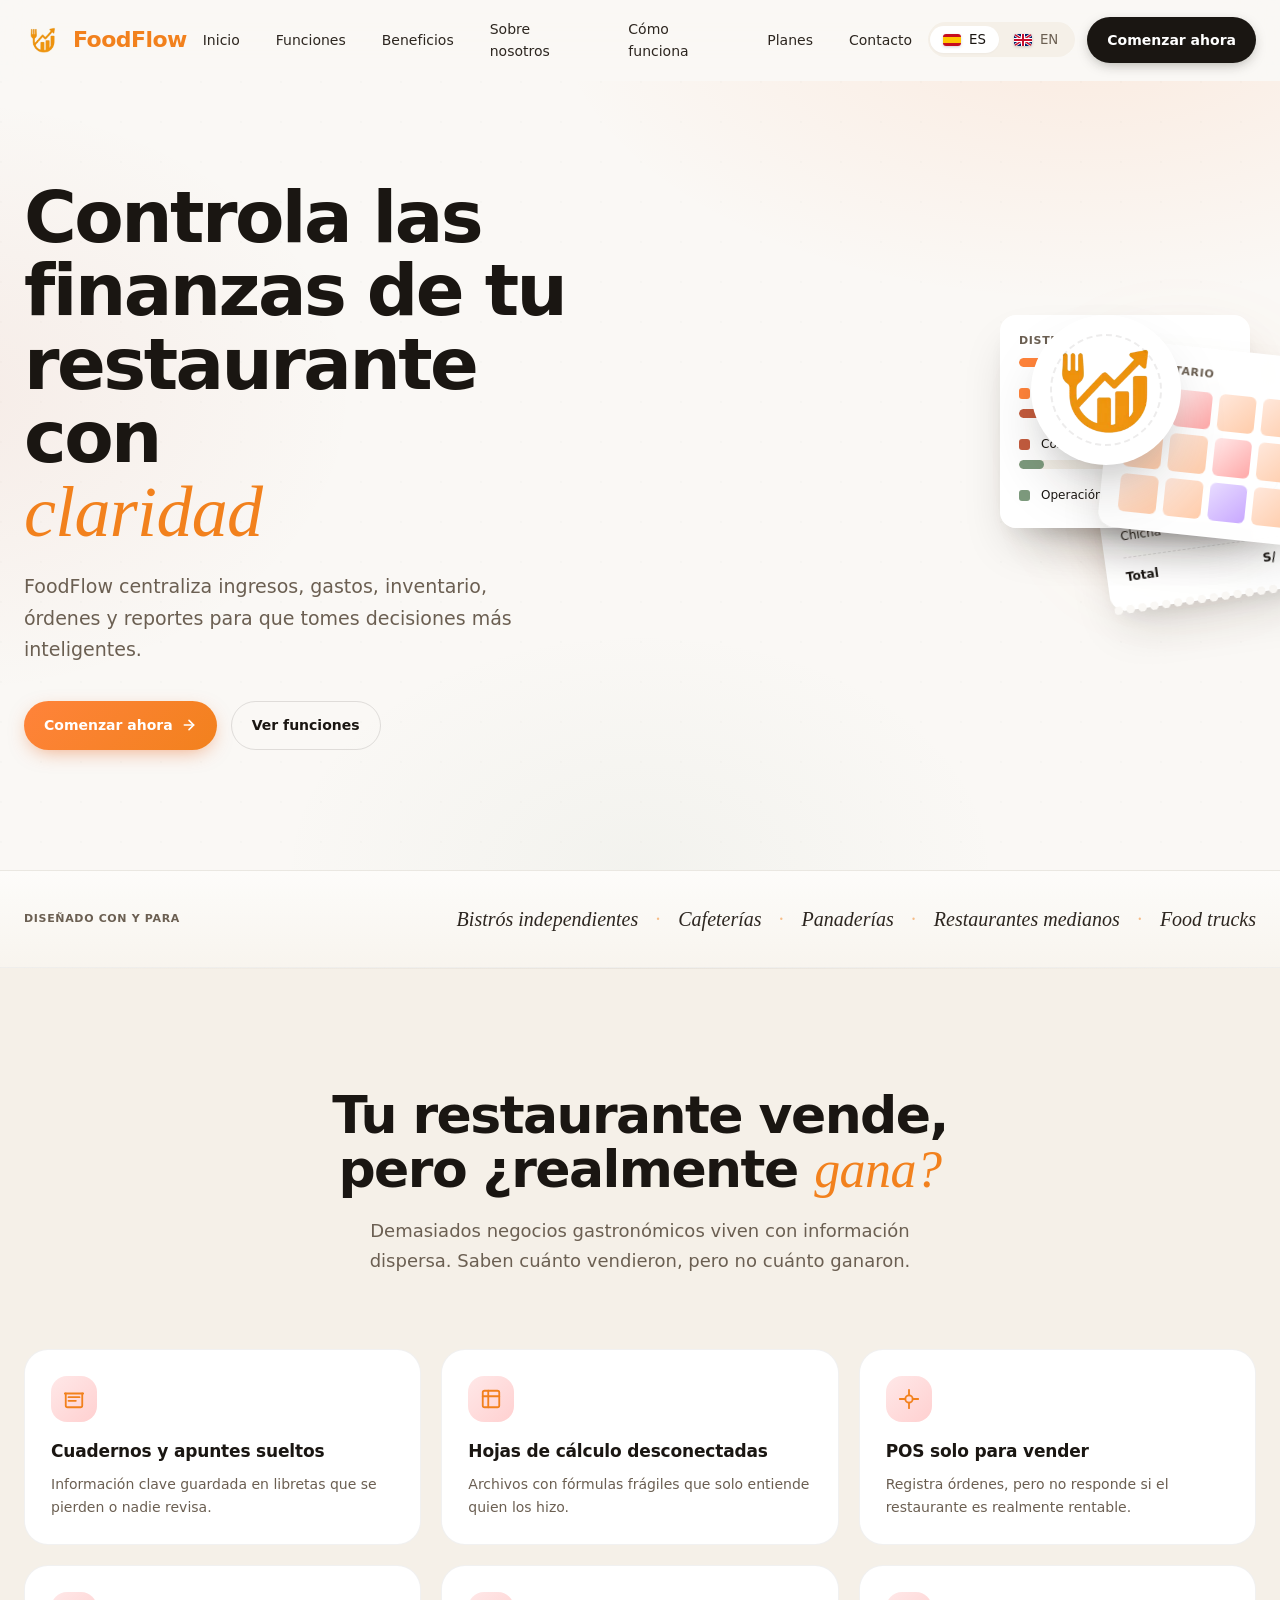
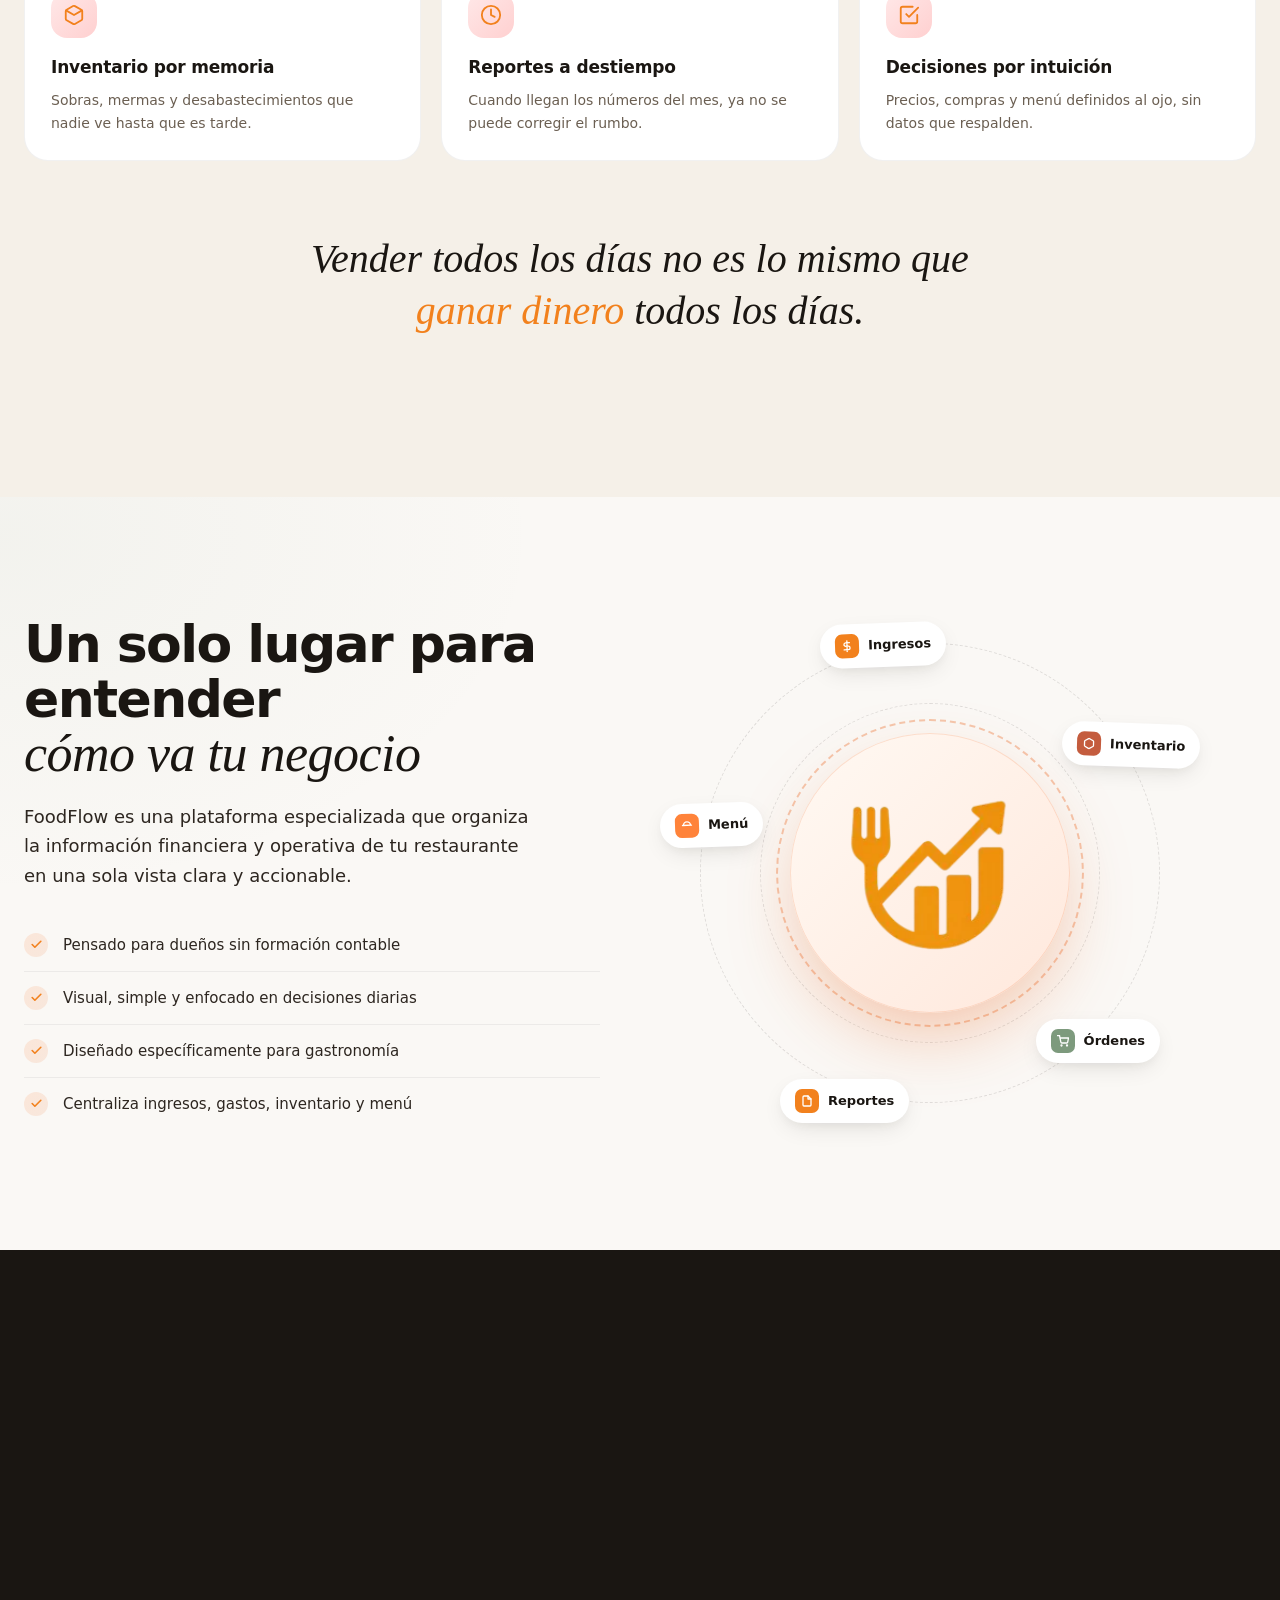
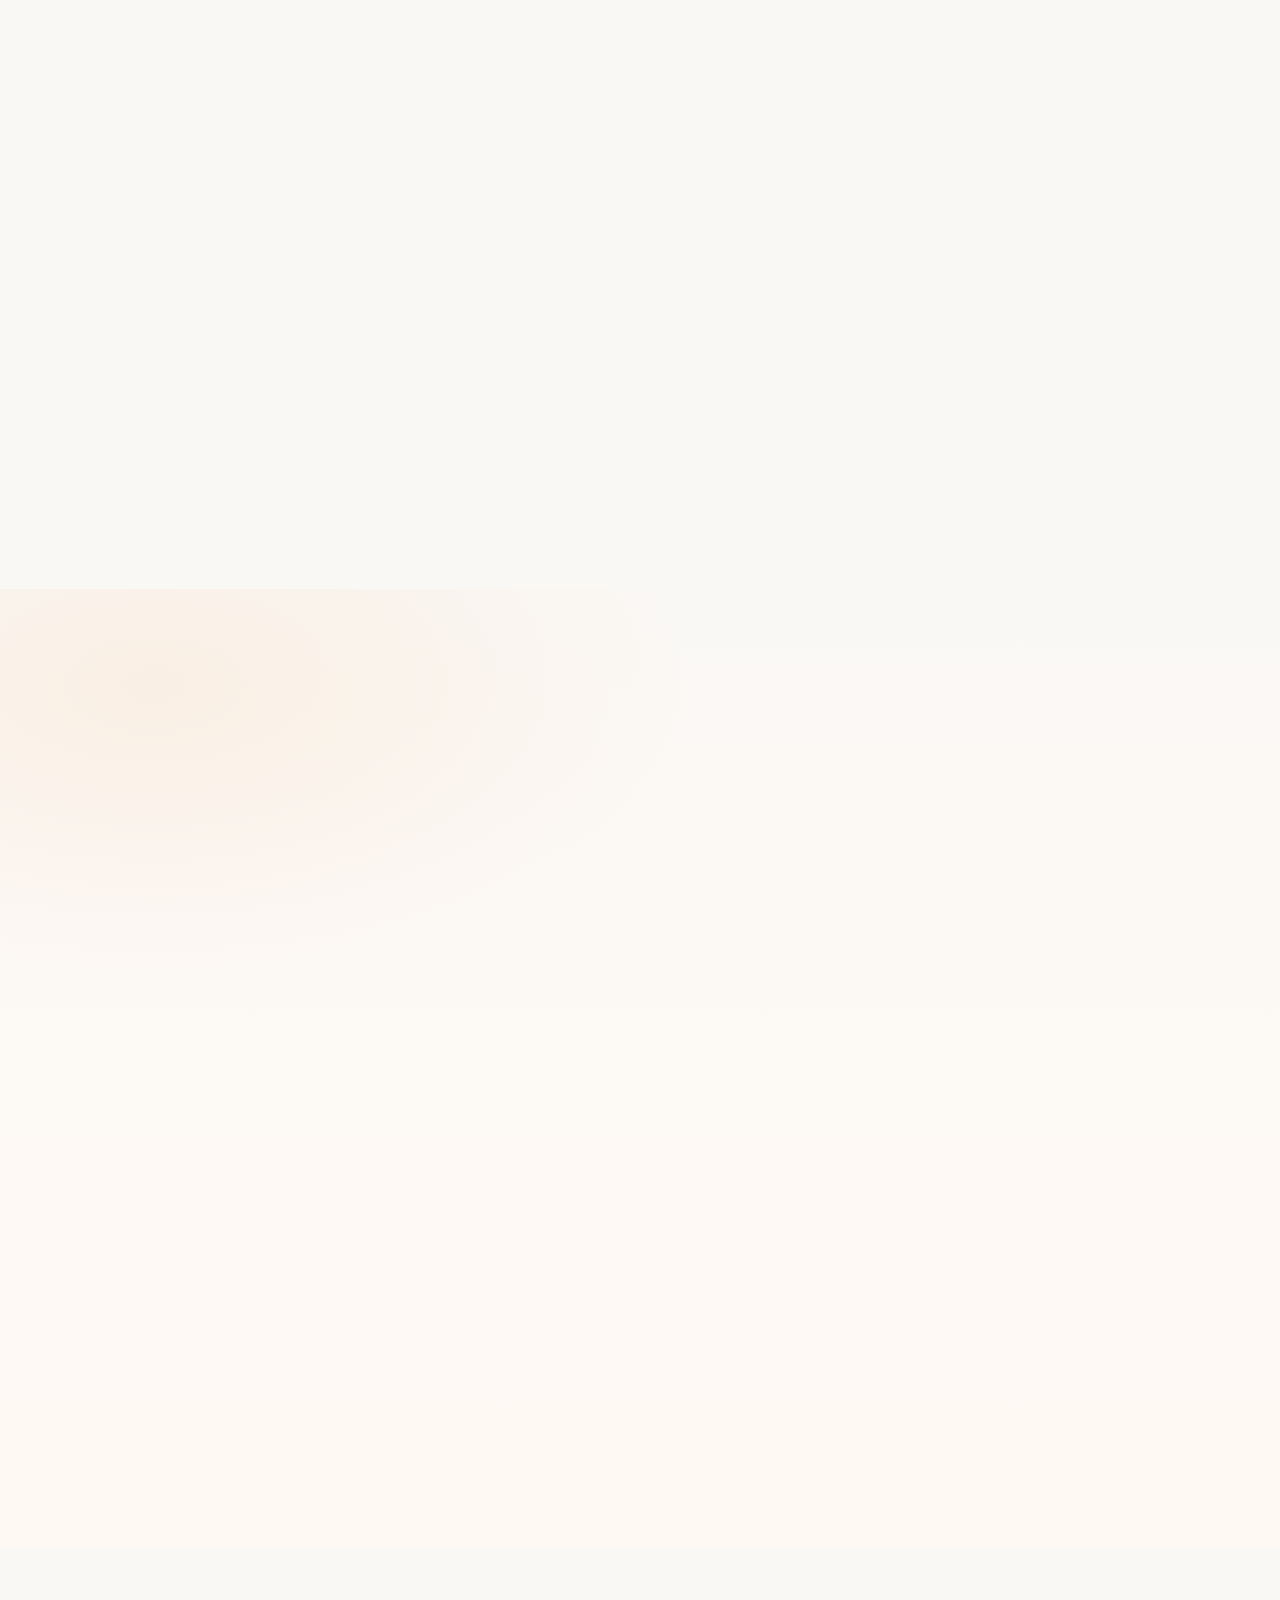
==== commit c345c626: "perf(landing): optimize delivery and connect start ctas" ====
--- a/index.html
+++ b/index.html
@@ -5,11 +5,10 @@
   <meta charset="UTF-8">
   <meta name="viewport" content="width=device-width, initial-scale=1.0">
   <title>FoodFlow</title>
-  <link rel="icon" href="public/assets/images/foodflow-mark.png" type="image/png">
-  <link rel="preconnect" href="https://fonts.googleapis.com">
-  <link rel="preconnect" href="https://fonts.gstatic.com" crossorigin="">
-  <link href="https://fonts.googleapis.com/css2?family=Inter:wght@400;500;600;700;800&family=Playfair+Display:ital,wght@0,400;0,500;0,600;0,700;1,400;1,500&family=DM+Sans:wght@400;500;600;700&family=JetBrains+Mono:wght@500&display=swap" rel="stylesheet">
-  <link rel="stylesheet" href="public/assets/styles/styles.css">
+  <link rel="icon" href="public/assets/images/favicon.png" type="image/png">
+  <link rel="preload" href="public/assets/images/foodflow-mark.webp" as="image" type="image/webp" fetchpriority="high">
+  <link rel="stylesheet" href="public/assets/styles/styles.min.css">
+  <script defer src="public/assets/scripts/scripts.min.js"></script>
 </head>
 
 <body data-cc-id="cc-1">
@@ -19,7 +18,7 @@
     <div class="container nav-inner">
       <a href="#home" class="brand">
         <span class="brand-mark" aria-hidden="true">
-          <img src="public/assets/images/foodflow-mark.png" alt="" />
+          <img src="public/assets/images/foodflow-mark.webp" alt="" width="157" height="149" decoding="async" fetchpriority="high" />
         </span>
         <span class="brand-text">FoodFlow</span>
       </a>
@@ -58,7 +57,7 @@
             <span class="lang-label">EN</span>
           </button>
         </div>
-        <a class="btn btn-primary" href="#plans" data-i18n="cta.start">Comenzar ahora</a>
+        <a class="btn btn-primary" href="https://foodflowfrontend.vercel.app/" data-i18n="cta.start">Comenzar ahora</a>
         <button class="menu-toggle btn-ghost btn" id="menu-toggle" aria-label="Menú" data-i18n-aria-label="nav.menu">
           <svg width="20" height="20" viewBox="0 0 24 24" fill="none" stroke="currentColor" stroke-width="2" stroke-linecap="round">
             <line x1="3" y1="6" x2="21" y2="6"></line>
@@ -76,7 +75,7 @@
       <a href="#how" data-i18n="nav.how">Cómo funciona</a>
       <a href="#plans" data-i18n="nav.plans">Planes</a>
       <a href="#contact" data-i18n="nav.contact">Contacto</a>
-      <a class="btn btn-primary" href="#plans" data-i18n="cta.start">Comenzar ahora</a>
+      <a class="btn btn-primary" href="https://foodflowfrontend.vercel.app/" data-i18n="cta.start">Comenzar ahora</a>
     </div>
   </nav>
 
@@ -92,7 +91,7 @@
         </h1>
         <p class="hero-sub" data-i18n="hero.sub">FoodFlow centraliza ingresos, gastos, inventario, órdenes y reportes para que tomes decisiones más inteligentes.</p>
         <div class="hero-ctas">
-          <a class="btn btn-orange" href="#plans">
+          <a class="btn btn-orange" href="https://foodflowfrontend.vercel.app/">
             <span data-i18n="cta.start">Comenzar ahora</span>
             <svg width="16" height="16" viewBox="0 0 24 24" fill="none" stroke="currentColor" stroke-width="2.4" stroke-linecap="round" stroke-linejoin="round">
               <line x1="5" y1="12" x2="19" y2="12"></line>
@@ -161,7 +160,7 @@
         </div>
 
         <div class="ha-dish">
-          <img src="public/assets/images/foodflow-mark.png" alt="FoodFlow" />
+          <img src="public/assets/images/foodflow-mark.webp" alt="FoodFlow" width="157" height="149" decoding="async" fetchpriority="high" />
         </div>
       </div>
     </div>
@@ -303,7 +302,7 @@
       <div class="solution-art" data-reveal aria-hidden="true">
         <div class="orbit"></div>
         <div class="orbit orbit-2"></div>
-        <div class="center-orb"><img src="public/assets/images/foodflow-mark.png" alt="FoodFlow" /></div>
+        <div class="center-orb"><img src="public/assets/images/foodflow-mark.webp" alt="FoodFlow" width="157" height="149" loading="lazy" decoding="async" /></div>
 
         <div class="orbit-pill op-1">
           <span class="ico"><svg width="12" height="12" viewBox="0 0 24 24" fill="none" stroke="currentColor" stroke-width="2.6" stroke-linecap="round"><path d="M12 1v22M17 5H9.5a3.5 3.5 0 0 0 0 7h5a3.5 3.5 0 0 1 0 7H6"></path></svg></span>
@@ -603,11 +602,11 @@
         <div class="about-brand-card">
           <div class="about-logo-row">
             <div class="about-logo-box">
-              <img src="public/assets/images/claudeflow-logo.png" alt="ClaudeFlow">
+              <img src="public/assets/images/claudeflow-logo.webp" alt="ClaudeFlow" width="240" height="240" loading="lazy" decoding="async">
             </div>
             <span class="about-link-line"></span>
             <div class="about-logo-box foodflow-logo">
-              <img src="public/assets/images/foodflow-mark.png" alt="FoodFlow">
+              <img src="public/assets/images/foodflow-mark.webp" alt="FoodFlow" width="157" height="149" loading="lazy" decoding="async">
             </div>
           </div>
           <div class="about-brand-text">
@@ -699,7 +698,7 @@
         </h2>
         <p data-i18n="final.sub">Únete a los restaurantes que están reemplazando cuadernos y hojas de cálculo por una sola fuente de verdad.</p>
         <div class="hero-ctas" style="position:relative">
-          <a class="btn btn-primary" href="#plans">
+          <a class="btn btn-primary" href="https://foodflowfrontend.vercel.app/">
             <span data-i18n="cta.start">Comenzar ahora</span>
             <svg width="16" height="16" viewBox="0 0 24 24" fill="none" stroke="currentColor" stroke-width="2.4" stroke-linecap="round" stroke-linejoin="round">
               <line x1="5" y1="12" x2="19" y2="12"></line>
@@ -726,13 +725,13 @@
         <div class="foot-brand">
           <a href="#home" class="brand">
             <span class="brand-mark" aria-hidden="true">
-              <img src="public/assets/images/foodflow-mark.png" alt="" />
+              <img src="public/assets/images/foodflow-mark.webp" alt="" width="157" height="149" loading="lazy" decoding="async" />
             </span>
             <span class="brand-text" style="color:var(--cream)">FoodFlow</span>
           </a>
           <p data-i18n="foot.desc">FoodFlow by ClaudeFlow — Inteligencia financiera para restaurantes independientes y medianos.</p>
           <div class="foot-by">
-            <img src="public/assets/images/claudeflow-logo.png" alt="ClaudeFlow">
+            <img src="public/assets/images/claudeflow-logo.webp" alt="ClaudeFlow" width="240" height="240" loading="lazy" decoding="async">
             <div>
               <div data-i18n="foot.by">Un producto de</div>
               <b>ClaudeFlow</b>
@@ -810,8 +809,6 @@
       </div>
     </div>
   </footer>
-  <script src="public/assets/scripts/scripts.js"></script>
-
 </body>
 
 </html>
--- a/public/assets/styles/styles.min.css
+++ b/public/assets/styles/styles.min.css
@@ -0,0 +1 @@
+:root{--bg:#faf8f5;--bg-soft:#f5f0e8;--bg-warm:#fff9f3;--ink:#1a1612;--ink-2:#2d2620;--ink-3:#6b5f52;--line:rgba(26, 22, 18, .06);--line-strong:rgba(26, 22, 18, .12);--orange:#f2811d;--orange-light:#ff833a;--orange-soft:#ffb072;--orange-deep:#d96510;--coral:#f2811d;--terracotta:#c45c3e;--sage:#7d9a7d;--cream:#f8f4ef;--card:#ffffff;--shadow-xs:0 1px 2px rgba(26, 22, 18, .03);--shadow-sm:0 2px 8px -4px rgba(26, 22, 18, .08),0 4px 12px -4px rgba(26, 22, 18, .04);--shadow-md:0 8px 24px -6px rgba(26, 22, 18, .12),0 4px 12px -4px rgba(26, 22, 18, .06);--shadow-lg:0 24px 48px -12px rgba(26, 22, 18, .18),0 12px 24px -8px rgba(26, 22, 18, .08);--shadow-xl:0 32px 64px -16px rgba(26, 22, 18, .22),0 16px 32px -12px rgba(26, 22, 18, .1);--radius-sm:12px;--radius:16px;--radius-lg:24px;--radius-xl:32px;--font-sans:system-ui,-apple-system,"Segoe UI",Roboto,Arial,sans-serif;--font-serif:Georgia,"Times New Roman",serif;--font-mono:ui-monospace,"SFMono-Regular",Consolas,"Liberation Mono",monospace}*{box-sizing:border-box}body,html{margin:0;padding:0}html{scroll-behavior:smooth;scroll-padding-top:96px}body{font-family:var(--font-sans);background:radial-gradient(1200px 600px at 90% -10%,rgba(242,129,29,.08),transparent 60%),radial-gradient(900px 600px at 0 20%,rgba(125,154,125,.06),transparent 60%),var(--bg);color:var(--ink);-webkit-font-smoothing:antialiased;line-height:1.6;overflow-x:hidden}h1,h2,h3,h4{font-family:var(--font-sans);font-weight:700;letter-spacing:-.03em}a{color:inherit;text-decoration:none}img{max-width:100%;height:auto;display:block}button{font-family:inherit;cursor:pointer;border:none;background:0 0;color:inherit}.serif{font-family:var(--font-serif);font-weight:500;font-style:italic;letter-spacing:-.01em}.mono{font-family:var(--font-mono);font-size:.85em;letter-spacing:.02em}.container{max-width:1280px;margin:0 auto;padding:0 24px}.about,.benefits,.diff,.features,.final,.how,.legal-section,.plans,footer{content-visibility:auto;contain-intrinsic-size:auto 760px}.nav{position:sticky;top:0;z-index:100;backdrop-filter:blur(24px) saturate(180%);-webkit-backdrop-filter:blur(24px) saturate(180%);background:rgba(250,248,245,.85);border-bottom:1px solid transparent;transition:background-color .3s cubic-bezier(.4, 0, .2, 1),border-color .3s cubic-bezier(.4, 0, .2, 1),box-shadow .3s cubic-bezier(.4, 0, .2, 1)}.nav.scrolled{border-bottom-color:var(--line);background:rgba(250,248,245,.95);box-shadow:var(--shadow-sm)}.nav-inner{display:flex;align-items:center;justify-content:space-between;height:80px}.lang-change .nav-inner,.lang-change .nav-links a,.lang-change .nav-right{transition:transform .18s ease,opacity .18s ease}.lang-change .nav-links a,.lang-change .nav-right{transform:translateY(-2px);opacity:.85}.brand{display:flex;align-items:center;gap:11px;font-weight:700;letter-spacing:-.025em;font-size:22px;color:var(--ink);transition:transform .2s}.brand:hover{transform:translateY(-1px)}.brand-mark{width:38px;height:38px;display:grid;place-items:center;background:0 0;border-radius:var(--radius-sm);box-shadow:none}.nav .brand-text{color:var(--orange)}.brand-mark img{width:70%;height:70%;object-fit:contain}.nav-links{display:flex;gap:4px;align-items:center}.nav-links a{padding:10px 16px;font-size:14px;font-weight:500;color:var(--ink-2);border-radius:999px;transition:all .2s;position:relative}.nav-links a::after{content:"";position:absolute;bottom:6px;left:50%;transform:translateX(-50%) scaleX(0);width:20px;height:2px;background:var(--orange);border-radius:2px;transition:transform .2s}.nav-links a:hover{color:var(--ink);background:var(--bg-soft)}.nav-links a:hover::after{transform:translateX(-50%) scaleX(1)}.nav-right{display:flex;gap:12px;align-items:center}.lang{display:inline-flex;background:var(--bg-soft);border-radius:999px;padding:4px;font-size:13px;font-weight:600;--lang-shift:0px}.lang button{position:relative;display:inline-flex;align-items:center;gap:8px;padding:6px 13px;border-radius:999px;color:var(--ink-3);transition:all .2s;overflow:hidden}.lang button::after{content:"";position:absolute;inset:0;background:linear-gradient(120deg,transparent,rgba(255,255,255,.5),transparent);transform:translateX(-120%);transition:transform .35s ease}.lang button:hover{color:var(--ink);transform:translateY(-1px)}.lang button:hover::after{transform:translateX(120%)}.lang button.active{background:#fff;color:var(--ink);box-shadow:var(--shadow-xs);transform:translateX(var(--lang-shift));animation:langPulse 3s ease-in-out infinite}.lang button.active:hover{transform:translate3d(var(--lang-shift),-1px,0)}body.lang-es .lang{--lang-shift:-2px}body.lang-en .lang{--lang-shift:2px}.lang-flag{width:18px;height:12px;border-radius:3px;overflow:hidden;display:inline-flex;box-shadow:0 1px 3px rgba(26,22,18,.18)}.lang-flag svg{width:100%;height:100%;display:block}@keyframes langPulse{0%,100%{box-shadow:var(--shadow-xs)}50%{box-shadow:0 0 0 6px rgba(242,129,29,.12)}}.btn{display:inline-flex;align-items:center;gap:8px;padding:12px 20px;border-radius:999px;font-weight:600;font-size:14px;transition:all .25s cubic-bezier(.4, 0, .2, 1);white-space:nowrap;position:relative;overflow:hidden}.btn::before{content:"";position:absolute;inset:0;background:linear-gradient(135deg,transparent,rgba(255,255,255,.2));opacity:0;transition:opacity .25s}.btn:hover::before{opacity:1}.btn-primary{background:var(--ink);color:#fff;box-shadow:0 4px 14px -4px rgba(26,22,18,.4)}.btn-primary:hover{transform:translateY(-2px);box-shadow:0 8px 20px -4px rgba(26,22,18,.5)}.btn-orange{background:linear-gradient(135deg,var(--orange-light),var(--orange));color:#fff;box-shadow:0 6px 20px -6px rgba(230,81,0,.5)}.btn-orange:hover{transform:translateY(-2px);box-shadow:0 10px 28px -6px rgba(230,81,0,.6)}.btn-ghost{background:0 0;color:var(--ink);border:1.5px solid var(--line-strong)}.btn-ghost:hover{background:#fff;border-color:var(--ink-3);box-shadow:var(--shadow-sm)}.menu-toggle{display:none;padding:10px;border-radius:var(--radius-sm);color:var(--ink-2)}.menu-toggle:hover{background:var(--bg-soft)}.hero{position:relative;padding:100px 0 120px;overflow:hidden}.hero-bg{position:absolute;inset:0;pointer-events:none;background:radial-gradient(ellipse 900px 500px at 85% -10%,rgba(255,131,58,.12),transparent 60%),radial-gradient(ellipse 700px 500px at -5% 40%,rgba(196,92,62,.08),transparent 60%),radial-gradient(ellipse 600px 400px at 50% 100%,rgba(125,154,125,.06),transparent 60%);background-position:0 0,0 0,0 0;animation:heroDrift 18s ease-in-out infinite}@keyframes heroDrift{0%,100%{background-position:0 0,0 0,0 0}50%{background-position:20px -10px,-20px 10px,10px 20px}}.hero-pattern{position:absolute;inset:0;pointer-events:none;opacity:.4;background-image:radial-gradient(circle at 1px 1px,rgba(26,22,18,.04) 1px,transparent 0);background-size:40px 40px}.hero-grid{position:relative;display:grid;grid-template-columns:1fr 1fr;gap:80px;align-items:center}.eyebrow{display:inline-flex;align-items:center;gap:8px;padding:8px 16px;background:#fff;border:1px solid var(--line);border-radius:999px;font-size:12px;font-weight:600;color:var(--ink-2);letter-spacing:.08em;text-transform:uppercase;box-shadow:var(--shadow-sm)}.eyebrow .dot{width:7px;height:7px;border-radius:50%;background:var(--orange);box-shadow:0 0 0 3px rgba(230,81,0,.2);animation:pulse 2.5s infinite}@keyframes pulse{0%,100%{box-shadow:0 0 0 3px rgba(230,81,0,.2)}50%{box-shadow:0 0 0 6px rgba(230,81,0,.05)}}h1.hero-title{font-size:clamp(40px, 6vw, 72px);line-height:1.02;letter-spacing:-.035em;font-weight:700;margin:22px 0 22px}h1.hero-title .accent{color:var(--orange);font-style:italic}.hero-sub{font-size:19px;line-height:1.65;color:var(--ink-3);max-width:520px;margin-bottom:36px}.hero-ctas{display:flex;gap:14px;flex-wrap:wrap}.hero-meta{display:flex;gap:32px;margin-top:42px;color:var(--ink-3);font-size:13px}.hero-meta .item{display:flex;gap:9px;align-items:center}.hero-meta svg{width:17px;height:17px;color:var(--orange)}.hero-art{position:relative;aspect-ratio:1/1;max-width:580px;margin-left:auto;animation:softFloat 12s ease-in-out infinite}@keyframes softFloat{0%,100%{transform:translateY(0)}50%{transform:translateY(-10px)}}.ha-glow{position:absolute;width:260px;height:260px;top:50%;left:50%;transform:translate(-50%,-50%);background:radial-gradient(circle,rgba(255,131,58,.4),transparent 70%);filter:blur(40px);pointer-events:none;animation:glowPulse 4s ease-in-out infinite}@keyframes glowPulse{0%,100%{opacity:.6;transform:translate(-50%,-50%) scale(1)}50%{opacity:1;transform:translate(-50%,-50%) scale(1.1)}}.ha-bg{position:absolute;inset:6% 2% 6% 2%;background:linear-gradient(160deg,#1a1612 0,#2d2620 40%,#1a1612 100%);border-radius:40px;overflow:hidden;box-shadow:var(--shadow-xl)}.ha-bg::before{content:"";position:absolute;inset:0;background:radial-gradient(ellipse 360px 280px at 85% 15%,rgba(255,131,58,.28),transparent 60%),radial-gradient(ellipse 360px 280px at 5% 85%,rgba(196,92,62,.25),transparent 60%),radial-gradient(ellipse 240px 180px at 50% 50%,rgba(255,171,107,.12),transparent 60%)}.ha-grid{position:absolute;inset:0;background-image:linear-gradient(rgba(255,255,255,.04) 1px,transparent 1px),linear-gradient(90deg,rgba(255,255,255,.04) 1px,transparent 1px);background-size:48px 48px;mask-image:radial-gradient(closest-side,black 50%,transparent 100%)}.ha-card{position:absolute;background:rgba(255,255,255,.95);backdrop-filter:blur(12px);border-radius:var(--radius);padding:16px 18px;box-shadow:var(--shadow-lg);font-size:13px;border:1px solid rgba(255,255,255,.8)}.ha-card .lbl{color:var(--ink-3);font-size:11px;font-weight:600;letter-spacing:.06em;text-transform:uppercase}.ha-card .val{font-weight:700;font-size:24px;letter-spacing:-.025em;margin-top:6px}.ha-card .delta{display:inline-flex;gap:4px;align-items:center;font-size:11px;padding:4px 9px;border-radius:999px;font-weight:600}.ha-receipt{top:6%;left:-6%;width:210px;transform:rotate(-8deg);animation:float1 8s ease-in-out infinite}.ha-receipt::after,.ha-receipt::before{content:"";position:absolute;left:0;right:0;height:10px;background-image:radial-gradient(circle at 6px 5px,var(--bg) 4px,transparent 4.5px);background-size:12px 10px;background-repeat:repeat-x}.ha-receipt::before{top:-5px}.ha-receipt::after{bottom:-5px}.receipt-row{display:flex;justify-content:space-between;padding:5px 0;font-size:12px;color:var(--ink-2)}.receipt-row.h{color:var(--ink);font-weight:700;border-top:1px dashed var(--line-strong);padding-top:10px;margin-top:6px}.receipt-h{font-family:var(--font-serif);font-style:italic;font-size:18px;text-align:center;margin-bottom:8px}.ha-metric{top:10%;right:-4%;width:230px;animation:float2 9s ease-in-out infinite}.ha-metric .delta{background:linear-gradient(135deg,rgba(255,131,58,.15),rgba(230,81,0,.12));color:var(--orange-deep)}.ha-flow{bottom:8%;right:4%;width:250px;animation:float1 10s ease-in-out infinite reverse}.flow-bar{height:9px;border-radius:999px;background:var(--bg-soft);margin-bottom:11px;overflow:hidden}.flow-bar i{display:block;height:100%;border-radius:999px}.flow-row{display:flex;align-items:center;gap:11px;padding:6px 0;font-size:12px}.flow-row .sw{width:11px;height:11px;border-radius:3px}.ha-inv{bottom:2%;left:0;width:210px;transform:rotate(6deg);animation:float2 8s ease-in-out infinite reverse}.inv-grid{display:grid;grid-template-columns:repeat(4,1fr);gap:7px;margin-top:9px}.inv-grid span{aspect-ratio:1/1;border-radius:6px;background:linear-gradient(135deg,#ffe8dc,#fca);position:relative}.inv-grid span:nth-child(2),.inv-grid span:nth-child(7){background:linear-gradient(135deg,#ffe8e8,#ffa8a8)}.inv-grid span:nth-child(11){background:linear-gradient(135deg,#e8dcff,#c8a8ff)}.ha-dish{top:48%;left:38%;width:150px;height:150px;border-radius:50%;background:#fff;display:grid;place-items:center;transform:translate(-50%,-50%);box-shadow:var(--shadow-xl);animation:floatd 7s ease-in-out infinite;border:3px solid rgba(255,255,255,.9)}.ha-dish::before{content:"";position:absolute;inset:16px;border-radius:50%;border:2px dashed rgba(26,22,18,.08);animation:rotate 45s linear infinite}.ha-dish img{width:65%;height:65%;object-fit:contain}@keyframes floatd{0%,100%{transform:translate(-50%,-50%)}50%{transform:translate(-50%,calc(-50% - 10px))}}@keyframes float1{0%,100%{transform:translateY(0) rotate(-8deg)}50%{transform:translateY(-12px) rotate(-8deg)}}@keyframes float2{0%,100%{transform:translateY(0) rotate(6deg)}50%{transform:translateY(10px) rotate(6deg)}}@keyframes rotate{to{transform:rotate(360deg)}}.trust{border-top:1px solid var(--line);border-bottom:1px solid var(--line);padding:32px 0;background:linear-gradient(180deg,rgba(255,255,255,.5),rgba(245,240,232,.5))}.trust-inner{display:flex;align-items:center;justify-content:space-between;flex-wrap:wrap;gap:28px}.trust-label{font-weight:600;letter-spacing:.06em;text-transform:uppercase;font-size:11px;color:var(--ink-3)}.trust-list{display:flex;gap:40px;flex-wrap:wrap}.trust-list span{font-family:var(--font-serif);font-style:italic;font-size:20px;color:var(--ink-2);position:relative}.trust-list span:not(:last-child)::after{content:"·";position:absolute;right:-22px;color:var(--orange);opacity:.5}section{padding:120px 0}.sec-head{max-width:740px;margin:0 auto 72px;text-align:center}.sec-tag{display:inline-flex;align-items:center;gap:10px;color:var(--orange);font-size:11px;font-weight:700;letter-spacing:.16em;text-transform:uppercase;margin-bottom:24px}.sec-tag::before{content:"";width:32px;height:2px;background:linear-gradient(90deg,var(--orange-light),var(--orange));display:inline-block;border-radius:2px}.sec-head[data-align=left]{text-align:left;margin:0}.sec-title{font-size:clamp(32px, 4.4vw, 52px);line-height:1.05;letter-spacing:-.03em;font-weight:700;margin:0 0 18px}.sec-sub{font-size:18px;color:var(--ink-3);max-width:600px;margin:0 auto;line-height:1.7}.problem{background:var(--bg-soft);position:relative}.problem::before{content:"";position:absolute;top:0;left:0;right:0;height:1px;background:linear-gradient(90deg,transparent,var(--line),transparent)}.problem-grid{display:grid;grid-template-columns:repeat(3,1fr);gap:20px}.pain{background:#fff;padding:26px;border-radius:var(--radius-lg);border:1px solid var(--line);transition:all .35s cubic-bezier(.4, 0, .2, 1);position:relative;overflow:hidden}.pain::before{content:"";position:absolute;top:0;left:0;right:0;height:3px;background:linear-gradient(90deg,var(--coral),var(--terracotta));opacity:0;transition:opacity .3s}.pain:hover{transform:translateY(-6px);box-shadow:var(--shadow-lg)}.pain:hover::before{opacity:1}.pain-icon{width:46px;height:46px;border-radius:var(--radius);background:linear-gradient(135deg,#ffe8e8,#ffd0d0);display:grid;place-items:center;color:var(--coral);margin-bottom:16px}.pain-icon svg{width:22px;height:22px}.pain h4{margin:0 0 8px;font-size:17px;font-weight:700;letter-spacing:-.01em}.pain p{margin:0;font-size:14px;color:var(--ink-3);line-height:1.6}.problem-quote{margin-top:72px;text-align:center;max-width:800px;margin-left:auto;margin-right:auto;font-family:var(--font-serif);font-size:clamp(26px, 3.5vw, 40px);line-height:1.3;color:var(--ink);font-style:italic;position:relative;padding:0 40px}.problem-quote::before{display:none}.problem-quote em{color:var(--orange);font-style:italic}.solution-grid{display:grid;grid-template-columns:1fr 1fr;gap:80px;align-items:center}.solution-art{position:relative;aspect-ratio:1/1;max-width:500px;animation:orbitSpin 32s linear infinite;transform-origin:center}.center-orb{position:absolute;inset:22%;border-radius:50%;background:linear-gradient(135deg,#fff9f3,#ffe8dc);box-shadow:0 30px 80px -20px rgba(230,81,0,.4),inset 0 0 0 1px rgba(230,81,0,.15);display:grid;place-items:center;animation:orbitCounter 32s linear infinite}.center-orb img{width:60%;height:60%;object-fit:contain}.center-orb::after{content:"";position:absolute;inset:-14px;border-radius:50%;border:2px dashed rgba(230,81,0,.3);animation:rotate 45s linear infinite}@keyframes rotate{to{transform:rotate(360deg)}}@keyframes orbitSpin{to{transform:rotate(360deg)}}@keyframes orbitCounter{to{transform:rotate(-360deg)}}.orbit{position:absolute;inset:4%;border:1px dashed var(--line-strong);border-radius:50%}.orbit-2{inset:16%}.orbit-pill{position:absolute;background:#fff;padding:10px 15px;border-radius:999px;box-shadow:var(--shadow-md);font-size:13px;font-weight:600;display:flex;gap:9px;align-items:center;animation:orbitCounter 32s linear infinite}.orbit-pill .ico{width:24px;height:24px;border-radius:7px;display:grid;place-items:center;color:#fff}.op-1{top:0;left:28%;transform:rotate(-2deg)}.op-1 .ico{background:var(--orange)}.op-2{top:20%;right:-4%;transform:rotate(2deg)}.op-2 .ico{background:var(--terracotta)}.op-3{bottom:12%;right:4%}.op-3 .ico{background:var(--sage)}.op-4{bottom:0;left:20%}.op-4 .ico{background:var(--coral)}.op-5{top:36%;left:-4%;transform:rotate(-2deg)}.op-5 .ico{background:var(--orange-light)}.solution-list{list-style:none;padding:0;margin:28px 0 0}.solution-list li{display:flex;gap:15px;padding:14px 0;border-bottom:1px solid var(--line);font-size:15px;color:var(--ink-2)}.solution-list li:last-child{border-bottom:0}.check{width:24px;height:24px;flex-shrink:0;border-radius:50%;background:linear-gradient(135deg,rgba(255,131,58,.15),rgba(230,81,0,.1));color:var(--orange);display:grid;place-items:center}.check svg{width:13px;height:13px}.features{background:var(--ink);color:var(--cream);position:relative;overflow:hidden}.features::before{content:"";position:absolute;inset:0;pointer-events:none;background:radial-gradient(ellipse 700px 450px at 0 0,rgba(255,131,58,.15),transparent 60%),radial-gradient(ellipse 700px 450px at 100% 100%,rgba(196,92,62,.12),transparent 60%)}.features .sec-tag{background:rgba(255,131,58,.15);color:var(--orange-soft)}.features .sec-sub{color:rgba(248,244,239,.7)}.feat-grid{display:grid;grid-template-columns:repeat(12,1fr);gap:20px;position:relative}.feat{background:rgba(255,255,255,.03);border:1px solid rgba(255,255,255,.08);border-radius:var(--radius-lg);padding:32px;transition:all .35s cubic-bezier(.4, 0, .2, 1);backdrop-filter:blur(10px)}.feat:hover{background:rgba(255,255,255,.06);border-color:rgba(255,131,58,.35);transform:translateY(-4px);box-shadow:0 20px 50px -20px rgba(0,0,0,.5)}.feat h3{margin:0 0 10px;font-size:19px;letter-spacing:-.01em;font-weight:700}.feat p{margin:0;font-size:14px;color:rgba(248,244,239,.65);line-height:1.65}.feat-ico{width:48px;height:48px;border-radius:var(--radius);background:linear-gradient(135deg,rgba(255,131,58,.2),rgba(230,81,0,.35));color:var(--orange-soft);display:grid;place-items:center;margin-bottom:22px}.feat-ico svg{width:24px;height:24px}.feat.span-6{grid-column:span 6}.feat.span-4{grid-column:span 4}.feat.span-3{grid-column:span 3}.feat.span-5{grid-column:span 5}.feat.span-7{grid-column:span 7}.feat-big{position:relative;overflow:hidden;min-height:300px;display:flex;flex-direction:column;justify-content:space-between}.feat-big .deco{position:absolute;right:-40px;bottom:-40px;width:280px;height:280px;border-radius:50%;background:radial-gradient(circle at 30% 30%,rgba(255,131,58,.5),transparent 70%);pointer-events:none;filter:blur(20px)}.feat-big .stack{display:flex;gap:7px;flex-wrap:wrap;margin-top:20px}.chip{padding:7px 14px;border-radius:999px;background:rgba(255,255,255,.06);border:1px solid rgba(255,255,255,.1);font-size:12px;font-weight:500}.feat-mini-stack{display:flex;gap:14px;margin-top:18px}.mini-card{flex:1;background:rgba(255,255,255,.04);border-radius:var(--radius-sm);padding:14px;font-size:12px;border:1px solid rgba(255,255,255,.06)}.mini-card b{display:block;font-size:24px;letter-spacing:-.02em;margin-bottom:4px}.mini-card span{color:rgba(248,244,239,.6)}.benefits-grid{display:grid;grid-template-columns:repeat(3,1fr);gap:20px}.ben{background:#fff;border-radius:var(--radius-lg);padding:32px;border:1px solid var(--line);transition:all .35s cubic-bezier(.4, 0, .2, 1);position:relative}.ben:hover{box-shadow:var(--shadow-lg);transform:translateY(-4px)}.ben-num{font-family:var(--font-serif);font-style:italic;font-size:56px;line-height:1;color:var(--orange);margin-bottom:16px}.ben h4{margin:0 0 8px;font-size:18px;font-weight:700}.ben p{margin:0;color:var(--ink-3);font-size:14px;line-height:1.6}.how{background:var(--bg-soft);position:relative}.how-steps{display:grid;grid-template-columns:repeat(3,1fr);gap:28px;position:relative}.how-steps::before{content:"";position:absolute;top:50%;transform:translateY(-50%);left:14%;right:14%;height:2px;background-image:linear-gradient(90deg,var(--line-strong) 50%,transparent 0);background-size:16px 2px;z-index:0}.step{background:#fff;border-radius:var(--radius-lg);padding:38px 28px;text-align:center;border:1px solid var(--line);position:relative;z-index:1;transition:all .35s cubic-bezier(.4, 0, .2, 1)}.step:hover{transform:translateY(-8px);box-shadow:var(--shadow-lg)}.step-num{width:56px;height:56px;border-radius:50%;margin:0 auto 20px;background:linear-gradient(135deg,var(--orange-light),var(--orange));color:#fff;font-weight:700;font-size:22px;display:grid;place-items:center;box-shadow:0 12px 28px -10px rgba(230,81,0,.5)}.step h4{margin:0 0 10px;font-size:19px;font-weight:700}.step p{margin:0;color:var(--ink-3);font-size:14px;line-height:1.6}.diff-table{background:#fff;border-radius:var(--radius-xl);border:1px solid var(--line);overflow:hidden;box-shadow:var(--shadow-sm)}.diff-row{display:grid;grid-template-columns:1.5fr 1fr 1fr 1fr;border-bottom:1px solid var(--line)}.diff-row:last-child{border-bottom:0}.diff-row>div{padding:20px 24px;font-size:14px;display:flex;align-items:center}.diff-row.head>div{font-weight:700;font-size:12px;text-transform:uppercase;letter-spacing:.06em;color:var(--ink-3);background:var(--bg-soft)}.diff-row .feat-name{font-weight:600;color:var(--ink)}.diff-row .ff{background:linear-gradient(180deg,rgba(255,131,58,.08),rgba(255,131,58,.03))}.diff-row.head .ff{background:linear-gradient(180deg,rgba(255,131,58,.2),rgba(255,131,58,.1));color:var(--orange)}.maybe,.no,.yes{display:inline-flex;gap:6px;align-items:center;font-weight:600;font-size:13px}.yes{color:var(--orange)}.no{color:var(--ink-3)}.maybe{color:var(--coral)}.plans-grid{display:grid;grid-template-columns:repeat(3,1fr);gap:24px}.plan{background:#fff;border:1px solid var(--line);border-radius:var(--radius-xl);padding:36px 30px;position:relative;display:flex;flex-direction:column;transition:all .35s cubic-bezier(.4, 0, .2, 1)}.plan:hover{transform:translateY(-6px);box-shadow:var(--shadow-lg)}.plan.featured{background:var(--ink);color:var(--cream);border-color:var(--ink);transform:scale(1.04);box-shadow:var(--shadow-xl)}.plan.featured:hover{transform:scale(1.04) translateY(-6px)}.plan-name{font-size:13px;font-weight:700;letter-spacing:.08em;text-transform:uppercase;color:var(--ink-3)}.plan.featured .plan-name{color:var(--orange-soft)}.plan-tag{display:inline-block;margin-left:10px;font-size:10px;padding:4px 10px;background:var(--orange);color:#fff;border-radius:999px;font-weight:700;letter-spacing:.06em;text-transform:uppercase}.price{display:flex;align-items:baseline;gap:6px;margin:20px 0 8px}.price b{font-size:56px;font-weight:700;letter-spacing:-.04em;line-height:1}.price small{color:var(--ink-3);font-size:15px}.plan.featured .price small{color:rgba(248,244,239,.6)}.plan p.desc{margin:0 0 26px;color:var(--ink-3);font-size:14px}.plan.featured p.desc{color:rgba(248,244,239,.7)}.plan ul{list-style:none;padding:0;margin:0 0 32px;flex:1}.plan ul li{padding:10px 0;font-size:14px;display:flex;gap:11px;align-items:flex-start}.plan ul li svg{width:17px;height:17px;flex-shrink:0;color:var(--orange);margin-top:3px}.plan.featured ul li svg{color:var(--orange-soft)}.plan .btn{width:100%;justify-content:center;margin-top:auto}.plan.featured .btn-ghost{background:#fff;color:var(--ink);border-color:#fff}.about{background:radial-gradient(900px 480px at 12% 10%,rgba(242,129,29,.08),transparent 60%),linear-gradient(180deg,var(--bg),var(--bg-warm))}.about-grid{display:grid;grid-template-columns:minmax(0,1.05fr) minmax(320px,.8fr);gap:56px;align-items:start}.about-copy .sec-title{text-align:left;margin:0 0 24px}.about-copy p,.legal-content p{color:var(--ink-3);font-size:16px;line-height:1.75;margin:0 0 18px}.about-panel{display:grid;gap:18px}.about-card{background:#fff;border:1px solid var(--line);border-radius:var(--radius-lg);padding:28px;box-shadow:var(--shadow-md)}.about-label{display:inline-flex;margin-bottom:12px;color:var(--orange);font-size:12px;font-weight:700;letter-spacing:.12em;text-transform:uppercase}.about-card p{margin:0;color:var(--ink-2);line-height:1.7}.about-brand-card{background:linear-gradient(145deg,#fff,var(--bg-warm));border:1px solid var(--line);border-radius:var(--radius-xl);padding:30px;box-shadow:var(--shadow-lg);overflow:hidden;position:relative}.about-brand-card::before{content:"";position:absolute;inset:auto -80px -120px auto;width:240px;height:240px;border-radius:50%;background:radial-gradient(circle,rgba(242,129,29,.18),transparent 68%)}.about-logo-row{display:grid;grid-template-columns:1fr 44px 1fr;gap:14px;align-items:center;position:relative;margin-bottom:26px}.about-logo-box{min-height:132px;display:grid;place-items:center;border-radius:var(--radius-lg);background:#fff;border:1px solid var(--line);box-shadow:var(--shadow-sm)}.about-logo-box img{width:min(120px,70%);max-height:92px;object-fit:contain}.foodflow-logo img{width:min(86px,58%)}.about-link-line{height:2px;background:linear-gradient(90deg,var(--orange),var(--sage));border-radius:999px;position:relative}.about-link-line::after,.about-link-line::before{content:"";position:absolute;top:50%;width:7px;height:7px;border-radius:50%;background:var(--orange);transform:translateY(-50%)}.about-link-line::before{left:0}.about-link-line::after{right:0;background:var(--sage)}.about-brand-text{position:relative}.about-brand-text h3{margin:0 0 10px;font-size:26px;letter-spacing:-.025em}.about-brand-text p{margin:0;color:var(--ink-3);line-height:1.7}.about-highlights{display:grid;gap:12px}.about-highlights div{display:grid;gap:4px;padding:18px 20px;border-radius:var(--radius);background:#fff;border:1px solid var(--line);box-shadow:var(--shadow-sm)}.about-highlights b{color:var(--ink);font-size:15px}.about-highlights span{color:var(--ink-3);font-size:14px;line-height:1.55}.page-hero{padding:86px 0 64px;background:radial-gradient(900px 460px at 88% -10%,rgba(242,129,29,.12),transparent 60%),radial-gradient(700px 420px at 0 30%,rgba(125,154,125,.08),transparent 60%),var(--bg)}.page-kicker{color:var(--orange);font-size:12px;font-weight:700;letter-spacing:.14em;text-transform:uppercase}.page-title{font-size:clamp(38px, 5vw, 64px);line-height:1.05;margin:16px 0 18px;max-width:760px}.page-sub{color:var(--ink-3);font-size:18px;line-height:1.7;max-width:760px;margin:0}.legal-section{padding:78px 0 110px;background:var(--bg-warm)}.legal-layout{display:grid;grid-template-columns:280px minmax(0,1fr);gap:42px;align-items:start}.legal-nav{position:sticky;top:96px;display:grid;gap:8px;padding:18px;background:#fff;border:1px solid var(--line);border-radius:var(--radius);box-shadow:var(--shadow-sm)}.legal-nav a{padding:10px 12px;border-radius:10px;color:var(--ink-3);font-size:14px;font-weight:600}.legal-nav a:hover{background:var(--bg-soft);color:var(--ink)}.legal-content{background:#fff;border:1px solid var(--line);border-radius:var(--radius-lg);padding:42px;box-shadow:var(--shadow-md)}.legal-content h2{font-size:28px;margin:0 0 16px;letter-spacing:-.02em}.legal-content h3{font-size:20px;margin:34px 0 10px;letter-spacing:-.02em}.legal-content ul{margin:0 0 22px;padding-left:20px;color:var(--ink-3);line-height:1.75}.legal-content li{margin-bottom:8px}.legal-content [id]{scroll-margin-top:108px}.about-panel,.faq-list{display:grid;gap:14px}.faq-item,.support-card{border:1px solid var(--line);border-radius:var(--radius);padding:20px;background:var(--bg-warm)}.faq-item h3,.support-card h3{margin-top:0}.support-grid{display:grid;grid-template-columns:repeat(3,1fr);gap:16px;margin:24px 0 10px}.faq-layout{display:grid;gap:24px}.faq-filter-bar{display:flex;gap:10px;flex-wrap:wrap;padding:10px;background:#fff;border:1px solid var(--line);border-radius:var(--radius);box-shadow:var(--shadow-sm)}.faq-filter{padding:10px 16px;border-radius:999px;color:var(--ink-3);font-size:14px;font-weight:700;background:0 0;transition:all .2s}.faq-filter:hover{color:var(--ink);background:var(--bg-soft)}.faq-filter.active{color:#fff;background:var(--ink);box-shadow:var(--shadow-sm)}.faq-item.is-hidden{display:none}.final{padding:140px 0;position:relative;overflow:hidden}.final-card{background:linear-gradient(135deg,var(--orange) 0,var(--orange-deep) 45%,var(--ink) 200%);border-radius:40px;padding:80px 64px;position:relative;overflow:hidden;color:#fff;box-shadow:var(--shadow-xl)}.final-card::before{content:"";position:absolute;inset:0;background:radial-gradient(ellipse 500px 350px at 100% 0,rgba(255,255,255,.15),transparent 60%),radial-gradient(ellipse 500px 350px at 0 100%,rgba(26,22,18,.5),transparent 60%)}.final-card h2{font-size:clamp(36px, 5.5vw, 64px);line-height:1.08;letter-spacing:-.03em;font-weight:600;margin:0 0 24px;max-width:700px;position:relative}.final-card p{font-size:18px;max-width:560px;margin:0 0 36px;color:rgba(255,255,255,.9);position:relative;line-height:1.65}.final-card .btn{position:relative}.final-card .btn-primary{background:#fff;color:var(--ink);box-shadow:0 8px 30px -8px rgba(0,0,0,.5)}.final-card .btn-primary:hover{box-shadow:0 12px 40px -8px rgba(0,0,0,.6)}.final-card .btn-ghost{background:rgba(255,255,255,.12);border-color:rgba(255,255,255,.3);color:#fff;backdrop-filter:blur(10px)}.final-form{display:grid;grid-template-columns:1.3fr 1fr 1fr auto;gap:14px;margin-top:24px;position:relative}.final-form input,.final-form textarea{width:100%;border-radius:var(--radius);border:1.5px solid rgba(255,255,255,.3);background:rgba(255,255,255,.1);color:#fff;padding:14px 16px;font-size:14px;font-family:inherit;outline:0;transition:all .2s}.final-form input:focus,.final-form textarea:focus{border-color:rgba(255,255,255,.6);background:rgba(255,255,255,.16);box-shadow:0 0 0 4px rgba(255,255,255,.1)}.final-form input::placeholder,.final-form textarea::placeholder{color:rgba(255,255,255,.7)}.final-form textarea{grid-column:1/-1;min-height:100px;resize:vertical}.final-form button{height:48px;align-self:start}.final-deco{position:absolute;right:-50px;bottom:-50px;width:320px;height:320px;border-radius:50%;border:2px dashed rgba(255,255,255,.15);animation:rotate 60s linear infinite}.final-deco::before{content:"";position:absolute;inset:36px;border-radius:50%;border:2px dashed rgba(255,255,255,.12)}footer{background:var(--ink);color:var(--cream);padding:80px 0 36px}.foot-grid{display:grid;grid-template-columns:1.5fr repeat(4,minmax(130px,1fr));gap:34px;margin-bottom:64px}.foot-brand{display:flex;flex-direction:column;gap:18px}.foot-brand .brand{color:#fff}.foot-brand p{margin:0;font-size:14px;max-width:320px;line-height:1.65;color:rgba(248,244,239,.7)}.foot-by{display:flex;align-items:center;gap:11px;font-size:12px;padding:12px 16px;border-radius:var(--radius);background:rgba(255,255,255,.04);width:fit-content;border:1px solid rgba(255,255,255,.08)}.foot-by img{width:30px;height:30px}.foot-by b{color:#fff;font-weight:600}.foot-col h5{color:#fff;font-size:12px;text-transform:uppercase;letter-spacing:.08em;margin:0 0 16px}.foot-col a{display:block;padding:6px 0;font-size:14px;color:rgba(248,244,239,.65);transition:color .2s}.footer-link{display:block;width:100%;padding:6px 0;text-align:left;font-size:14px;font-weight:400;line-height:1.6;color:rgba(248,244,239,.65);transition:color .2s}.foot-col a:hover,.footer-link:hover{color:var(--orange-soft)}body.modal-open{overflow:hidden}.legal-modal{position:fixed;inset:0;z-index:300;display:none;place-items:center;padding:24px}.legal-modal.open{display:grid}.legal-modal-backdrop{position:absolute;inset:0;background:rgba(26,22,18,.62);backdrop-filter:blur(18px);-webkit-backdrop-filter:blur(18px)}.legal-modal-card{position:relative;width:min(800px,100%);max-height:min(760px,calc(100vh - 48px));padding:0;display:grid;grid-template-rows:auto minmax(0,1fr);overflow:hidden;background:var(--bg-warm);border:1px solid rgba(255,255,255,.42);border-radius:28px;box-shadow:var(--shadow-xl)}.legal-modal-close{position:absolute;top:18px;right:18px;z-index:2;width:42px;height:42px;display:grid;place-items:center;border-radius:50%;background:#fff;color:var(--ink);box-shadow:var(--shadow-sm)}.legal-modal-close svg{width:19px;height:19px}.legal-modal-head{padding:28px 40px 20px;border-bottom:1px solid var(--line)}.legal-modal-head h2{margin:10px 0 12px;font-size:clamp(30px, 4vw, 44px);letter-spacing:-.03em;line-height:1.04}.legal-modal-head p{margin:0;max-width:780px;color:var(--ink-3);line-height:1.7}.legal-modal-body{padding:24px 40px 34px;overflow:auto;display:grid;grid-template-columns:1fr;gap:14px}.legal-modal-body h3{margin:4px 0 0;font-size:18px;letter-spacing:-.015em}.legal-modal-body li,.legal-modal-body p{color:var(--ink-3);line-height:1.68;font-size:14px}.legal-modal-body p,.legal-modal-body ul{margin:0}.legal-modal-body ul{padding-left:18px}.socials{display:flex;gap:10px;margin-top:10px}.socials a{width:38px;height:38px;border-radius:50%;display:grid;place-items:center;background:rgba(255,255,255,.04);border:1px solid rgba(255,255,255,.1);transition:all .25s}.socials a:hover{transform:translateY(-3px);background:rgba(255,255,255,.1);border-color:rgba(255,255,255,.2)}.socials svg{width:18px;height:18px;color:var(--cream)}.foot-bottom{border-top:1px solid rgba(255,255,255,.08);padding-top:28px;display:flex;justify-content:space-between;align-items:center;gap:18px;flex-wrap:wrap;font-size:13px;color:rgba(248,244,239,.6)}.foot-bottom .lang{background:rgba(255,255,255,.04);border:1px solid rgba(255,255,255,.08)}.foot-bottom .lang button{color:rgba(248,244,239,.6)}.foot-bottom .lang button.active{background:rgba(255,255,255,.1);color:#fff;box-shadow:none}@media (max-width:980px){.nav-links{display:none}.menu-toggle{display:grid;place-items:center}.hero{padding:60px 0 60px}.hero-grid{grid-template-columns:1fr;gap:50px}.hero-art{margin:0 auto}.solution-grid{grid-template-columns:1fr;gap:50px}.about-grid,.legal-layout{grid-template-columns:1fr}.legal-nav{position:static}.support-grid{grid-template-columns:1fr}.solution-art{margin:0 auto;order:2}.benefits-grid,.feat-grid,.how-steps,.plans-grid,.problem-grid{grid-template-columns:1fr 1fr}.feat.span-3,.feat.span-4,.feat.span-5,.feat.span-6,.feat.span-7{grid-column:span 1}.how-steps::after,.how-steps::before{display:none}.diff-row{grid-template-columns:1fr 1fr}.diff-row>div:nth-child(3),.diff-row>div:nth-child(4){display:none}.plan.featured{transform:none}.foot-grid{grid-template-columns:1fr 1fr;gap:36px}section{padding:90px 0}.final-card{padding:50px 32px}.final-form{grid-template-columns:repeat(2,minmax(0,1fr))}.final-form button{grid-column:1/-1}.legal-modal-body{grid-template-columns:1fr}}@media (max-width:620px){.nav-right .btn{display:none}.container{padding:0 20px}.benefits-grid,.feat-grid,.how-steps,.plans-grid,.problem-grid{grid-template-columns:1fr}.foot-grid{grid-template-columns:1fr}.legal-content{padding:28px}.legal-modal{padding:14px}.legal-modal-card{max-height:min(760px,calc(100vh - 28px));border-radius:22px}.legal-modal-body,.legal-modal-head{padding-left:24px;padding-right:24px}.trust-list{gap:20px}.hero-meta{flex-direction:column;gap:12px}.ha-flow,.ha-inv,.ha-metric,.ha-receipt{width:170px}.final-form{grid-template-columns:1fr}.final-form button{width:100%}.final-card{padding:40px 24px}}.mobile-menu{display:none;position:fixed;inset:76px 0 0;background:var(--bg);z-index:99;padding:24px;flex-direction:column;gap:4px}.mobile-menu.open{display:flex}.mobile-menu a{padding:15px 18px;border-radius:var(--radius);font-size:17px;font-weight:500;color:var(--ink)}.mobile-menu a:hover{background:var(--bg-soft)}.mobile-menu .btn{margin-top:16px;justify-content:center}[data-reveal]{opacity:0;transform:translateY(24px);transition:opacity .8s cubic-bezier(.4, 0, .2, 1),transform .8s cubic-bezier(.4, 0, .2, 1)}[data-reveal].in{opacity:1;transform:none}@media (prefers-reduced-motion:reduce){.hero-art{animation:none}.hero-bg{animation:none}.lang button.active{animation:none}.lang-change .nav-inner,.lang-change .nav-links a,.lang-change .nav-right{transition:none}[data-reveal]{transition:none}}
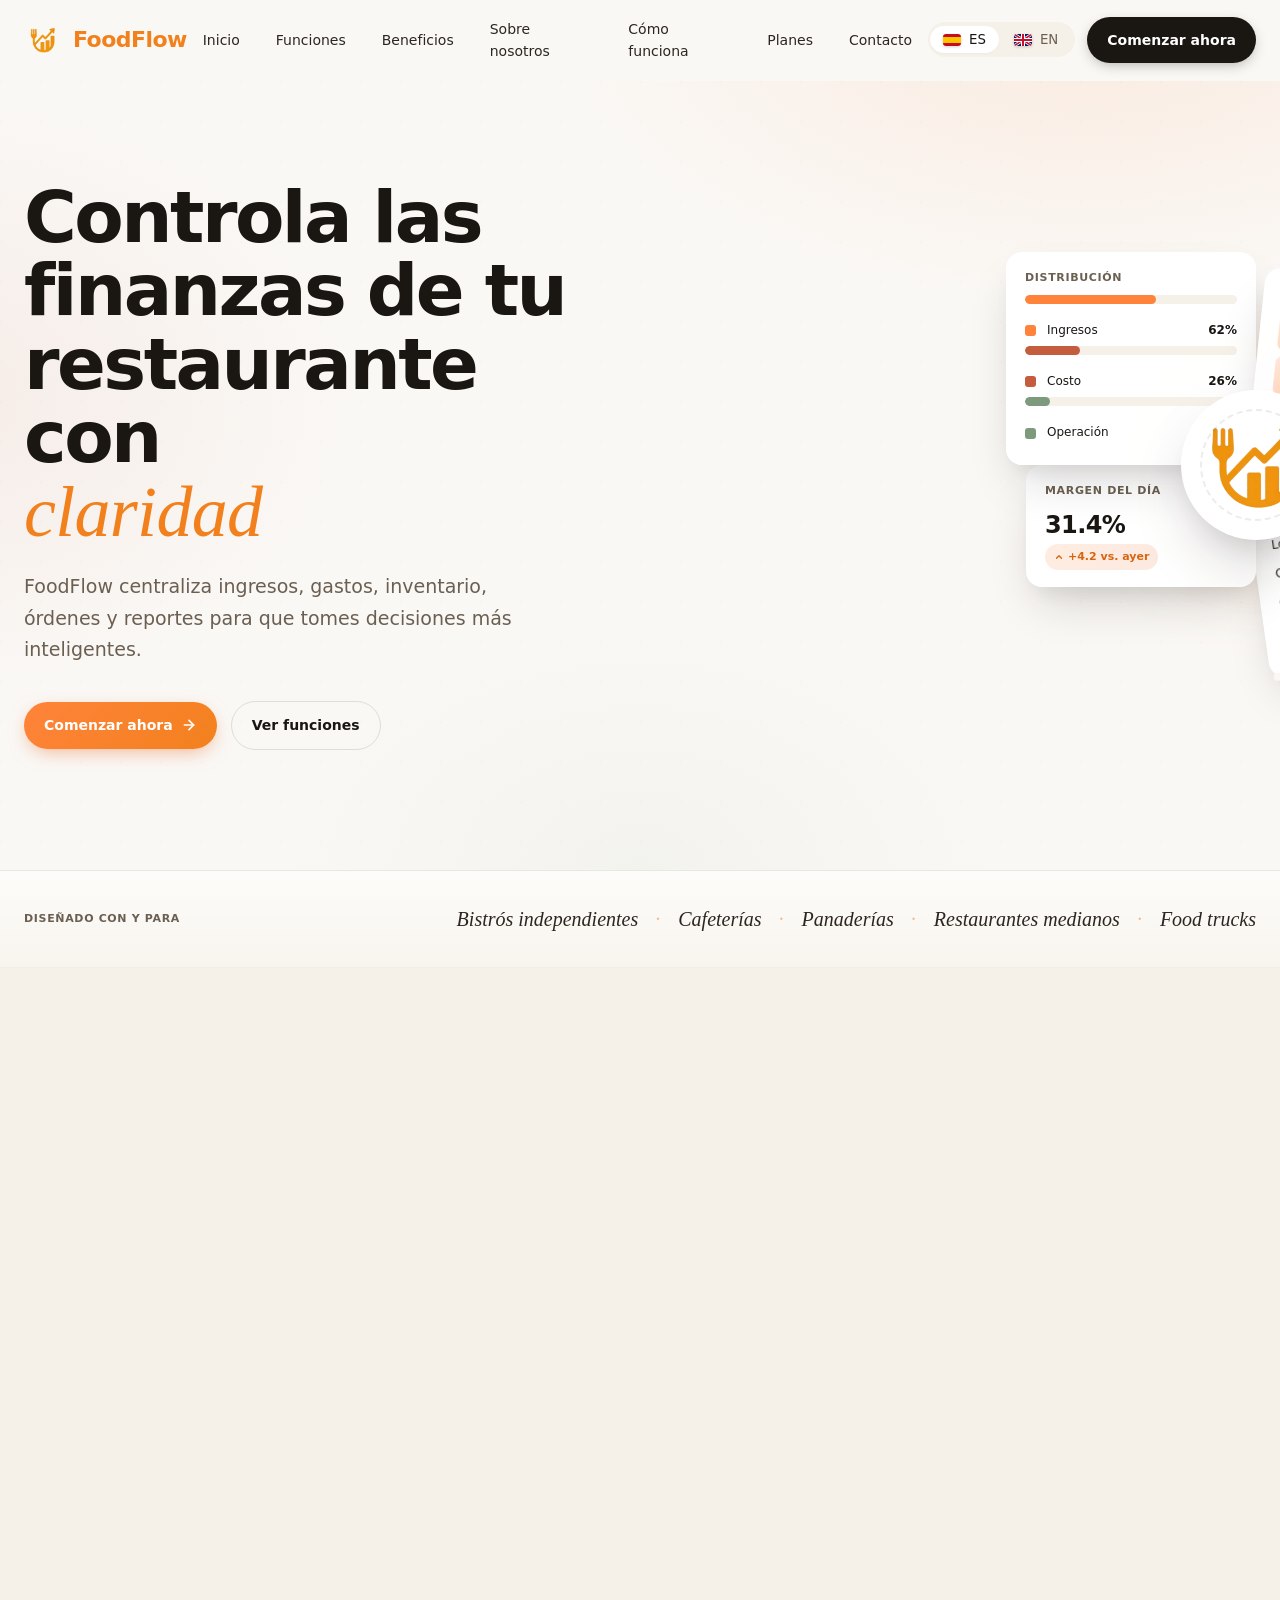
==== commit 53bc6213: "perf(landing): optimize critical render path" ====
--- a/index.html
+++ b/index.html
@@ -6,8 +6,10 @@
   <meta name="viewport" content="width=device-width, initial-scale=1.0">
   <title>FoodFlow</title>
   <link rel="icon" href="public/assets/images/favicon.png" type="image/png">
-  <link rel="preload" href="public/assets/images/foodflow-mark.webp" as="image" type="image/webp" fetchpriority="high">
-  <link rel="stylesheet" href="public/assets/styles/styles.min.css">
+  <script>document.documentElement.classList.add('js');</script>
+  <link rel="stylesheet" href="public/assets/styles/critical.min.css">
+  <link rel="stylesheet" href="public/assets/styles/styles.min.css" media="print" onload="this.media='all'">
+  <noscript><link rel="stylesheet" href="public/assets/styles/styles.min.css"></noscript>
   <script defer src="public/assets/scripts/scripts.min.js"></script>
 </head>
 
@@ -18,7 +20,7 @@
     <div class="container nav-inner">
       <a href="#home" class="brand">
         <span class="brand-mark" aria-hidden="true">
-          <img src="public/assets/images/foodflow-mark.webp" alt="" width="157" height="149" decoding="async" fetchpriority="high" />
+          <img src="public/assets/images/foodflow-mark.webp" alt="" width="157" height="149" decoding="async" />
         </span>
         <span class="brand-text">FoodFlow</span>
       </a>
@@ -160,7 +162,7 @@
         </div>
 
         <div class="ha-dish">
-          <img src="public/assets/images/foodflow-mark.webp" alt="FoodFlow" width="157" height="149" decoding="async" fetchpriority="high" />
+          <img src="public/assets/images/foodflow-mark.webp" alt="FoodFlow" width="157" height="149" decoding="async" fetchpriority="low" />
         </div>
       </div>
     </div>
--- a/public/assets/styles/critical.min.css
+++ b/public/assets/styles/critical.min.css
@@ -0,0 +1 @@
+:root{--bg:#faf8f5;--bg-soft:#f5f0e8;--bg-warm:#fff9f3;--ink:#1a1612;--ink-2:#2d2620;--ink-3:#6b5f52;--line:rgba(26, 22, 18, .06);--line-strong:rgba(26, 22, 18, .12);--orange:#f2811d;--orange-light:#ff833a;--orange-deep:#d96510;--terracotta:#c45c3e;--sage:#7d9a7d;--cream:#f8f4ef;--shadow-xs:0 1px 2px rgba(26, 22, 18, .03);--shadow-sm:0 2px 8px -4px rgba(26, 22, 18, .08),0 4px 12px -4px rgba(26, 22, 18, .04);--shadow-lg:0 24px 48px -12px rgba(26, 22, 18, .18),0 12px 24px -8px rgba(26, 22, 18, .08);--shadow-xl:0 32px 64px -16px rgba(26, 22, 18, .22),0 16px 32px -12px rgba(26, 22, 18, .1);--radius-sm:12px;--radius:16px;--font-sans:system-ui,-apple-system,"Segoe UI",Roboto,Arial,sans-serif;--font-serif:Georgia,"Times New Roman",serif}*{box-sizing:border-box}body,html{margin:0;padding:0}html{scroll-behavior:smooth;scroll-padding-top:96px}body{font-family:var(--font-sans);background:radial-gradient(1200px 600px at 90% -10%,rgba(242,129,29,.08),transparent 60%),radial-gradient(900px 600px at 0 20%,rgba(125,154,125,.06),transparent 60%),var(--bg);color:var(--ink);line-height:1.6;overflow-x:hidden;-webkit-font-smoothing:antialiased}h1,h2,h3,h4{font-family:var(--font-sans);font-weight:700;letter-spacing:-.03em}a{color:inherit;text-decoration:none}img{display:block;max-width:100%;height:auto}button{font-family:inherit;cursor:pointer;border:0;background:0 0;color:inherit}.serif{font-family:var(--font-serif);font-weight:500;font-style:italic;letter-spacing:-.01em}.container{max-width:1280px;margin:0 auto;padding:0 24px}.about,.benefits,.diff,.features,.final,.how,.legal-section,.plans,.problem,.solution,footer{content-visibility:auto;contain-intrinsic-size:auto 760px}section{padding:120px 0}.problem{background:var(--bg-soft)}.nav{position:sticky;top:0;z-index:100;background:rgba(250,248,245,.9);border-bottom:1px solid transparent;backdrop-filter:blur(24px) saturate(180%);-webkit-backdrop-filter:blur(24px) saturate(180%)}.nav-inner{display:flex;align-items:center;justify-content:space-between;height:80px}.brand{display:flex;align-items:center;gap:11px;font-weight:700;letter-spacing:-.025em;font-size:22px;color:var(--ink)}.brand-mark{width:38px;height:38px;display:grid;place-items:center;border-radius:var(--radius-sm)}.brand-mark img{width:70%;height:70%;object-fit:contain}.nav .brand-text{color:var(--orange)}.hero-ctas,.nav-links,.nav-right{display:flex;align-items:center}.nav-links{gap:4px}.nav-links a{padding:10px 16px;border-radius:999px;color:var(--ink-2);font-size:14px;font-weight:500}.nav-right{gap:12px}.lang{display:inline-flex;padding:4px;border-radius:999px;background:var(--bg-soft);font-size:13px;font-weight:600}.lang button{display:inline-flex;align-items:center;gap:8px;padding:6px 13px;border-radius:999px;color:var(--ink-3)}.lang button.active{background:#fff;color:var(--ink);box-shadow:var(--shadow-xs)}.lang-flag{width:18px;height:12px;display:inline-flex;overflow:hidden;border-radius:3px}.lang-flag svg{width:100%;height:100%}.btn{display:inline-flex;align-items:center;gap:8px;padding:12px 20px;border-radius:999px;font-size:14px;font-weight:600;white-space:nowrap}.btn-primary{background:var(--ink);color:#fff}.btn-orange{background:linear-gradient(135deg,var(--orange-light),var(--orange));color:#fff}.btn-ghost{border:1.5px solid var(--line-strong);color:var(--ink)}.menu-toggle,.mobile-menu{display:none}.hero{position:relative;overflow:hidden;padding:100px 0 120px}.hero-bg,.hero-pattern{position:absolute;inset:0;pointer-events:none}.hero-bg{background:radial-gradient(ellipse 900px 500px at 85% -10%,rgba(255,131,58,.12),transparent 60%),radial-gradient(ellipse 700px 500px at -5% 40%,rgba(196,92,62,.08),transparent 60%),radial-gradient(ellipse 600px 400px at 50% 100%,rgba(125,154,125,.06),transparent 60%)}.hero-pattern{opacity:.4;background-image:radial-gradient(circle at 1px 1px,rgba(26,22,18,.04) 1px,transparent 0);background-size:40px 40px}.hero-grid{position:relative;display:grid;grid-template-columns:1fr 1fr;gap:80px;align-items:center}h1.hero-title{margin:0 0 22px;font-size:clamp(40px, 6vw, 72px);line-height:1.02;letter-spacing:-.035em}h1.hero-title .accent{color:var(--orange);font-style:italic}.hero-sub{max-width:520px;margin:0 0 36px;color:var(--ink-3);font-size:19px;line-height:1.65}.hero-ctas{flex-wrap:wrap;gap:14px}.hero-art{position:relative;max-width:580px;margin-left:auto;aspect-ratio:1/1}.ha-bg{position:absolute;inset:6% 2%;overflow:hidden;border-radius:40px;background:linear-gradient(160deg,#1a1612 0,#2d2620 40%,#1a1612 100%);box-shadow:var(--shadow-xl)}.ha-bg::before{content:"";position:absolute;inset:0;background:radial-gradient(ellipse 360px 280px at 85% 15%,rgba(255,131,58,.28),transparent 60%),radial-gradient(ellipse 360px 280px at 5% 85%,rgba(196,92,62,.25),transparent 60%),radial-gradient(ellipse 240px 180px at 50% 50%,rgba(255,171,107,.12),transparent 60%)}.ha-grid{position:absolute;inset:0;background-image:linear-gradient(rgba(255,255,255,.04) 1px,transparent 1px),linear-gradient(90deg,rgba(255,255,255,.04) 1px,transparent 1px);background-size:48px 48px;mask-image:radial-gradient(closest-side,#000 50%,transparent 100%)}.ha-glow{position:absolute;top:50%;left:50%;width:260px;height:260px;transform:translate(-50%,-50%);border-radius:50%;background:radial-gradient(circle,rgba(255,131,58,.4),transparent 70%);filter:blur(40px);pointer-events:none}.ha-card{position:absolute;padding:16px 18px;border:1px solid rgba(255,255,255,.8);border-radius:var(--radius);background:rgba(255,255,255,.95);box-shadow:var(--shadow-lg);font-size:13px}.ha-card .lbl{color:var(--ink-3);font-size:11px;font-weight:600;letter-spacing:.06em;text-transform:uppercase}.ha-card .val{margin-top:6px;font-size:24px;font-weight:700;letter-spacing:-.025em}.flow-row,.ha-card .delta,.receipt-row{display:flex;align-items:center}.ha-card .delta{gap:4px;padding:4px 9px;border-radius:999px;font-size:11px;font-weight:600}.ha-receipt{top:6%;left:-6%;width:210px;transform:rotate(-8deg)}.receipt-row{justify-content:space-between;padding:5px 0;color:var(--ink-2);font-size:12px}.receipt-row.h{margin-top:6px;padding-top:10px;border-top:1px dashed var(--line-strong);color:var(--ink);font-weight:700}.receipt-h{margin-bottom:8px;font-family:var(--font-serif);font-size:18px;font-style:italic;text-align:center}.ha-metric{top:10%;right:-4%;width:230px}.ha-metric .delta{background:linear-gradient(135deg,rgba(255,131,58,.15),rgba(230,81,0,.12));color:var(--orange-deep)}.ha-flow{right:4%;bottom:8%;width:250px}.flow-bar{height:9px;margin-bottom:11px;overflow:hidden;border-radius:999px;background:var(--bg-soft)}.flow-bar i{display:block;height:100%;border-radius:999px}.flow-row{gap:11px;padding:6px 0;font-size:12px}.flow-row .sw{width:11px;height:11px;border-radius:3px}.ha-inv{bottom:2%;left:0;width:210px;transform:rotate(6deg)}.inv-grid{display:grid;grid-template-columns:repeat(4,1fr);gap:7px;margin-top:9px}.inv-grid span{aspect-ratio:1/1;border-radius:6px;background:linear-gradient(135deg,#ffe8dc,#fca)}.ha-dish{position:absolute;top:48%;left:38%;width:150px;height:150px;display:grid;place-items:center;transform:translate(-50%,-50%);border:3px solid rgba(255,255,255,.9);border-radius:50%;background:#fff;box-shadow:var(--shadow-xl)}.ha-dish img{width:65%;height:65%;object-fit:contain}.page-hero{padding:86px 0 64px;background:radial-gradient(900px 460px at 88% -10%,rgba(242,129,29,.12),transparent 60%),radial-gradient(700px 420px at 0 30%,rgba(125,154,125,.08),transparent 60%),var(--bg)}.page-kicker{color:var(--orange);font-size:12px;font-weight:700;letter-spacing:.14em;text-transform:uppercase}.page-title{max-width:760px;margin:16px 0 18px;font-size:clamp(38px, 5vw, 64px);line-height:1.05}.page-sub{max-width:760px;margin:0;color:var(--ink-3);font-size:18px;line-height:1.7}.trust{padding:32px 0;border-top:1px solid var(--line);border-bottom:1px solid var(--line);background:linear-gradient(180deg,rgba(255,255,255,.5),rgba(245,240,232,.5))}.trust-inner{display:flex;align-items:center;justify-content:space-between;flex-wrap:wrap;gap:28px}.trust-label{color:var(--ink-3);font-size:11px;font-weight:600;letter-spacing:.06em;text-transform:uppercase}.trust-list{display:flex;flex-wrap:wrap;gap:40px}.trust-list span{position:relative;color:var(--ink-2);font-family:var(--font-serif);font-size:20px;font-style:italic}.trust-list span:not(:last-child)::after{content:"\00b7";position:absolute;right:-22px;color:var(--orange);opacity:.5}.js [data-reveal]{opacity:0;transform:translateY(24px);transition:opacity .8s cubic-bezier(.4, 0, .2, 1),transform .8s cubic-bezier(.4, 0, .2, 1)}.js [data-reveal].in{opacity:1;transform:none}@media (max-width:980px){.nav-links{display:none}section{padding:90px 0}.menu-toggle{display:grid;place-items:center}.hero{padding:60px 0}.hero-grid{grid-template-columns:1fr;gap:50px}.hero-art{margin:0 auto}.ha-dish,.ha-dish::before,.ha-flow,.ha-glow,.ha-inv,.ha-metric,.ha-receipt,.hero-art,.hero-bg,.lang button.active{animation:none}}@media (max-width:620px){.container{padding:0 20px}.trust-list{gap:20px}.nav-right .btn{display:none}.ha-flow,.ha-inv,.ha-metric,.ha-receipt{width:170px}}.mobile-menu{position:fixed;inset:76px 0 0;z-index:99;padding:24px;flex-direction:column;gap:4px;background:var(--bg)}.mobile-menu.open{display:flex}.mobile-menu a{padding:15px 18px;border-radius:var(--radius);color:var(--ink);font-size:17px;font-weight:500}
--- a/public/assets/styles/styles.min.css
+++ b/public/assets/styles/styles.min.css
@@ -1 +1 @@
-:root{--bg:#faf8f5;--bg-soft:#f5f0e8;--bg-warm:#fff9f3;--ink:#1a1612;--ink-2:#2d2620;--ink-3:#6b5f52;--line:rgba(26, 22, 18, .06);--line-strong:rgba(26, 22, 18, .12);--orange:#f2811d;--orange-light:#ff833a;--orange-soft:#ffb072;--orange-deep:#d96510;--coral:#f2811d;--terracotta:#c45c3e;--sage:#7d9a7d;--cream:#f8f4ef;--card:#ffffff;--shadow-xs:0 1px 2px rgba(26, 22, 18, .03);--shadow-sm:0 2px 8px -4px rgba(26, 22, 18, .08),0 4px 12px -4px rgba(26, 22, 18, .04);--shadow-md:0 8px 24px -6px rgba(26, 22, 18, .12),0 4px 12px -4px rgba(26, 22, 18, .06);--shadow-lg:0 24px 48px -12px rgba(26, 22, 18, .18),0 12px 24px -8px rgba(26, 22, 18, .08);--shadow-xl:0 32px 64px -16px rgba(26, 22, 18, .22),0 16px 32px -12px rgba(26, 22, 18, .1);--radius-sm:12px;--radius:16px;--radius-lg:24px;--radius-xl:32px;--font-sans:system-ui,-apple-system,"Segoe UI",Roboto,Arial,sans-serif;--font-serif:Georgia,"Times New Roman",serif;--font-mono:ui-monospace,"SFMono-Regular",Consolas,"Liberation Mono",monospace}*{box-sizing:border-box}body,html{margin:0;padding:0}html{scroll-behavior:smooth;scroll-padding-top:96px}body{font-family:var(--font-sans);background:radial-gradient(1200px 600px at 90% -10%,rgba(242,129,29,.08),transparent 60%),radial-gradient(900px 600px at 0 20%,rgba(125,154,125,.06),transparent 60%),var(--bg);color:var(--ink);-webkit-font-smoothing:antialiased;line-height:1.6;overflow-x:hidden}h1,h2,h3,h4{font-family:var(--font-sans);font-weight:700;letter-spacing:-.03em}a{color:inherit;text-decoration:none}img{max-width:100%;height:auto;display:block}button{font-family:inherit;cursor:pointer;border:none;background:0 0;color:inherit}.serif{font-family:var(--font-serif);font-weight:500;font-style:italic;letter-spacing:-.01em}.mono{font-family:var(--font-mono);font-size:.85em;letter-spacing:.02em}.container{max-width:1280px;margin:0 auto;padding:0 24px}.about,.benefits,.diff,.features,.final,.how,.legal-section,.plans,footer{content-visibility:auto;contain-intrinsic-size:auto 760px}.nav{position:sticky;top:0;z-index:100;backdrop-filter:blur(24px) saturate(180%);-webkit-backdrop-filter:blur(24px) saturate(180%);background:rgba(250,248,245,.85);border-bottom:1px solid transparent;transition:background-color .3s cubic-bezier(.4, 0, .2, 1),border-color .3s cubic-bezier(.4, 0, .2, 1),box-shadow .3s cubic-bezier(.4, 0, .2, 1)}.nav.scrolled{border-bottom-color:var(--line);background:rgba(250,248,245,.95);box-shadow:var(--shadow-sm)}.nav-inner{display:flex;align-items:center;justify-content:space-between;height:80px}.lang-change .nav-inner,.lang-change .nav-links a,.lang-change .nav-right{transition:transform .18s ease,opacity .18s ease}.lang-change .nav-links a,.lang-change .nav-right{transform:translateY(-2px);opacity:.85}.brand{display:flex;align-items:center;gap:11px;font-weight:700;letter-spacing:-.025em;font-size:22px;color:var(--ink);transition:transform .2s}.brand:hover{transform:translateY(-1px)}.brand-mark{width:38px;height:38px;display:grid;place-items:center;background:0 0;border-radius:var(--radius-sm);box-shadow:none}.nav .brand-text{color:var(--orange)}.brand-mark img{width:70%;height:70%;object-fit:contain}.nav-links{display:flex;gap:4px;align-items:center}.nav-links a{padding:10px 16px;font-size:14px;font-weight:500;color:var(--ink-2);border-radius:999px;transition:all .2s;position:relative}.nav-links a::after{content:"";position:absolute;bottom:6px;left:50%;transform:translateX(-50%) scaleX(0);width:20px;height:2px;background:var(--orange);border-radius:2px;transition:transform .2s}.nav-links a:hover{color:var(--ink);background:var(--bg-soft)}.nav-links a:hover::after{transform:translateX(-50%) scaleX(1)}.nav-right{display:flex;gap:12px;align-items:center}.lang{display:inline-flex;background:var(--bg-soft);border-radius:999px;padding:4px;font-size:13px;font-weight:600;--lang-shift:0px}.lang button{position:relative;display:inline-flex;align-items:center;gap:8px;padding:6px 13px;border-radius:999px;color:var(--ink-3);transition:all .2s;overflow:hidden}.lang button::after{content:"";position:absolute;inset:0;background:linear-gradient(120deg,transparent,rgba(255,255,255,.5),transparent);transform:translateX(-120%);transition:transform .35s ease}.lang button:hover{color:var(--ink);transform:translateY(-1px)}.lang button:hover::after{transform:translateX(120%)}.lang button.active{background:#fff;color:var(--ink);box-shadow:var(--shadow-xs);transform:translateX(var(--lang-shift));animation:langPulse 3s ease-in-out infinite}.lang button.active:hover{transform:translate3d(var(--lang-shift),-1px,0)}body.lang-es .lang{--lang-shift:-2px}body.lang-en .lang{--lang-shift:2px}.lang-flag{width:18px;height:12px;border-radius:3px;overflow:hidden;display:inline-flex;box-shadow:0 1px 3px rgba(26,22,18,.18)}.lang-flag svg{width:100%;height:100%;display:block}@keyframes langPulse{0%,100%{box-shadow:var(--shadow-xs)}50%{box-shadow:0 0 0 6px rgba(242,129,29,.12)}}.btn{display:inline-flex;align-items:center;gap:8px;padding:12px 20px;border-radius:999px;font-weight:600;font-size:14px;transition:all .25s cubic-bezier(.4, 0, .2, 1);white-space:nowrap;position:relative;overflow:hidden}.btn::before{content:"";position:absolute;inset:0;background:linear-gradient(135deg,transparent,rgba(255,255,255,.2));opacity:0;transition:opacity .25s}.btn:hover::before{opacity:1}.btn-primary{background:var(--ink);color:#fff;box-shadow:0 4px 14px -4px rgba(26,22,18,.4)}.btn-primary:hover{transform:translateY(-2px);box-shadow:0 8px 20px -4px rgba(26,22,18,.5)}.btn-orange{background:linear-gradient(135deg,var(--orange-light),var(--orange));color:#fff;box-shadow:0 6px 20px -6px rgba(230,81,0,.5)}.btn-orange:hover{transform:translateY(-2px);box-shadow:0 10px 28px -6px rgba(230,81,0,.6)}.btn-ghost{background:0 0;color:var(--ink);border:1.5px solid var(--line-strong)}.btn-ghost:hover{background:#fff;border-color:var(--ink-3);box-shadow:var(--shadow-sm)}.menu-toggle{display:none;padding:10px;border-radius:var(--radius-sm);color:var(--ink-2)}.menu-toggle:hover{background:var(--bg-soft)}.hero{position:relative;padding:100px 0 120px;overflow:hidden}.hero-bg{position:absolute;inset:0;pointer-events:none;background:radial-gradient(ellipse 900px 500px at 85% -10%,rgba(255,131,58,.12),transparent 60%),radial-gradient(ellipse 700px 500px at -5% 40%,rgba(196,92,62,.08),transparent 60%),radial-gradient(ellipse 600px 400px at 50% 100%,rgba(125,154,125,.06),transparent 60%);background-position:0 0,0 0,0 0;animation:heroDrift 18s ease-in-out infinite}@keyframes heroDrift{0%,100%{background-position:0 0,0 0,0 0}50%{background-position:20px -10px,-20px 10px,10px 20px}}.hero-pattern{position:absolute;inset:0;pointer-events:none;opacity:.4;background-image:radial-gradient(circle at 1px 1px,rgba(26,22,18,.04) 1px,transparent 0);background-size:40px 40px}.hero-grid{position:relative;display:grid;grid-template-columns:1fr 1fr;gap:80px;align-items:center}.eyebrow{display:inline-flex;align-items:center;gap:8px;padding:8px 16px;background:#fff;border:1px solid var(--line);border-radius:999px;font-size:12px;font-weight:600;color:var(--ink-2);letter-spacing:.08em;text-transform:uppercase;box-shadow:var(--shadow-sm)}.eyebrow .dot{width:7px;height:7px;border-radius:50%;background:var(--orange);box-shadow:0 0 0 3px rgba(230,81,0,.2);animation:pulse 2.5s infinite}@keyframes pulse{0%,100%{box-shadow:0 0 0 3px rgba(230,81,0,.2)}50%{box-shadow:0 0 0 6px rgba(230,81,0,.05)}}h1.hero-title{font-size:clamp(40px, 6vw, 72px);line-height:1.02;letter-spacing:-.035em;font-weight:700;margin:22px 0 22px}h1.hero-title .accent{color:var(--orange);font-style:italic}.hero-sub{font-size:19px;line-height:1.65;color:var(--ink-3);max-width:520px;margin-bottom:36px}.hero-ctas{display:flex;gap:14px;flex-wrap:wrap}.hero-meta{display:flex;gap:32px;margin-top:42px;color:var(--ink-3);font-size:13px}.hero-meta .item{display:flex;gap:9px;align-items:center}.hero-meta svg{width:17px;height:17px;color:var(--orange)}.hero-art{position:relative;aspect-ratio:1/1;max-width:580px;margin-left:auto;animation:softFloat 12s ease-in-out infinite}@keyframes softFloat{0%,100%{transform:translateY(0)}50%{transform:translateY(-10px)}}.ha-glow{position:absolute;width:260px;height:260px;top:50%;left:50%;transform:translate(-50%,-50%);background:radial-gradient(circle,rgba(255,131,58,.4),transparent 70%);filter:blur(40px);pointer-events:none;animation:glowPulse 4s ease-in-out infinite}@keyframes glowPulse{0%,100%{opacity:.6;transform:translate(-50%,-50%) scale(1)}50%{opacity:1;transform:translate(-50%,-50%) scale(1.1)}}.ha-bg{position:absolute;inset:6% 2% 6% 2%;background:linear-gradient(160deg,#1a1612 0,#2d2620 40%,#1a1612 100%);border-radius:40px;overflow:hidden;box-shadow:var(--shadow-xl)}.ha-bg::before{content:"";position:absolute;inset:0;background:radial-gradient(ellipse 360px 280px at 85% 15%,rgba(255,131,58,.28),transparent 60%),radial-gradient(ellipse 360px 280px at 5% 85%,rgba(196,92,62,.25),transparent 60%),radial-gradient(ellipse 240px 180px at 50% 50%,rgba(255,171,107,.12),transparent 60%)}.ha-grid{position:absolute;inset:0;background-image:linear-gradient(rgba(255,255,255,.04) 1px,transparent 1px),linear-gradient(90deg,rgba(255,255,255,.04) 1px,transparent 1px);background-size:48px 48px;mask-image:radial-gradient(closest-side,black 50%,transparent 100%)}.ha-card{position:absolute;background:rgba(255,255,255,.95);backdrop-filter:blur(12px);border-radius:var(--radius);padding:16px 18px;box-shadow:var(--shadow-lg);font-size:13px;border:1px solid rgba(255,255,255,.8)}.ha-card .lbl{color:var(--ink-3);font-size:11px;font-weight:600;letter-spacing:.06em;text-transform:uppercase}.ha-card .val{font-weight:700;font-size:24px;letter-spacing:-.025em;margin-top:6px}.ha-card .delta{display:inline-flex;gap:4px;align-items:center;font-size:11px;padding:4px 9px;border-radius:999px;font-weight:600}.ha-receipt{top:6%;left:-6%;width:210px;transform:rotate(-8deg);animation:float1 8s ease-in-out infinite}.ha-receipt::after,.ha-receipt::before{content:"";position:absolute;left:0;right:0;height:10px;background-image:radial-gradient(circle at 6px 5px,var(--bg) 4px,transparent 4.5px);background-size:12px 10px;background-repeat:repeat-x}.ha-receipt::before{top:-5px}.ha-receipt::after{bottom:-5px}.receipt-row{display:flex;justify-content:space-between;padding:5px 0;font-size:12px;color:var(--ink-2)}.receipt-row.h{color:var(--ink);font-weight:700;border-top:1px dashed var(--line-strong);padding-top:10px;margin-top:6px}.receipt-h{font-family:var(--font-serif);font-style:italic;font-size:18px;text-align:center;margin-bottom:8px}.ha-metric{top:10%;right:-4%;width:230px;animation:float2 9s ease-in-out infinite}.ha-metric .delta{background:linear-gradient(135deg,rgba(255,131,58,.15),rgba(230,81,0,.12));color:var(--orange-deep)}.ha-flow{bottom:8%;right:4%;width:250px;animation:float1 10s ease-in-out infinite reverse}.flow-bar{height:9px;border-radius:999px;background:var(--bg-soft);margin-bottom:11px;overflow:hidden}.flow-bar i{display:block;height:100%;border-radius:999px}.flow-row{display:flex;align-items:center;gap:11px;padding:6px 0;font-size:12px}.flow-row .sw{width:11px;height:11px;border-radius:3px}.ha-inv{bottom:2%;left:0;width:210px;transform:rotate(6deg);animation:float2 8s ease-in-out infinite reverse}.inv-grid{display:grid;grid-template-columns:repeat(4,1fr);gap:7px;margin-top:9px}.inv-grid span{aspect-ratio:1/1;border-radius:6px;background:linear-gradient(135deg,#ffe8dc,#fca);position:relative}.inv-grid span:nth-child(2),.inv-grid span:nth-child(7){background:linear-gradient(135deg,#ffe8e8,#ffa8a8)}.inv-grid span:nth-child(11){background:linear-gradient(135deg,#e8dcff,#c8a8ff)}.ha-dish{top:48%;left:38%;width:150px;height:150px;border-radius:50%;background:#fff;display:grid;place-items:center;transform:translate(-50%,-50%);box-shadow:var(--shadow-xl);animation:floatd 7s ease-in-out infinite;border:3px solid rgba(255,255,255,.9)}.ha-dish::before{content:"";position:absolute;inset:16px;border-radius:50%;border:2px dashed rgba(26,22,18,.08);animation:rotate 45s linear infinite}.ha-dish img{width:65%;height:65%;object-fit:contain}@keyframes floatd{0%,100%{transform:translate(-50%,-50%)}50%{transform:translate(-50%,calc(-50% - 10px))}}@keyframes float1{0%,100%{transform:translateY(0) rotate(-8deg)}50%{transform:translateY(-12px) rotate(-8deg)}}@keyframes float2{0%,100%{transform:translateY(0) rotate(6deg)}50%{transform:translateY(10px) rotate(6deg)}}@keyframes rotate{to{transform:rotate(360deg)}}.trust{border-top:1px solid var(--line);border-bottom:1px solid var(--line);padding:32px 0;background:linear-gradient(180deg,rgba(255,255,255,.5),rgba(245,240,232,.5))}.trust-inner{display:flex;align-items:center;justify-content:space-between;flex-wrap:wrap;gap:28px}.trust-label{font-weight:600;letter-spacing:.06em;text-transform:uppercase;font-size:11px;color:var(--ink-3)}.trust-list{display:flex;gap:40px;flex-wrap:wrap}.trust-list span{font-family:var(--font-serif);font-style:italic;font-size:20px;color:var(--ink-2);position:relative}.trust-list span:not(:last-child)::after{content:"·";position:absolute;right:-22px;color:var(--orange);opacity:.5}section{padding:120px 0}.sec-head{max-width:740px;margin:0 auto 72px;text-align:center}.sec-tag{display:inline-flex;align-items:center;gap:10px;color:var(--orange);font-size:11px;font-weight:700;letter-spacing:.16em;text-transform:uppercase;margin-bottom:24px}.sec-tag::before{content:"";width:32px;height:2px;background:linear-gradient(90deg,var(--orange-light),var(--orange));display:inline-block;border-radius:2px}.sec-head[data-align=left]{text-align:left;margin:0}.sec-title{font-size:clamp(32px, 4.4vw, 52px);line-height:1.05;letter-spacing:-.03em;font-weight:700;margin:0 0 18px}.sec-sub{font-size:18px;color:var(--ink-3);max-width:600px;margin:0 auto;line-height:1.7}.problem{background:var(--bg-soft);position:relative}.problem::before{content:"";position:absolute;top:0;left:0;right:0;height:1px;background:linear-gradient(90deg,transparent,var(--line),transparent)}.problem-grid{display:grid;grid-template-columns:repeat(3,1fr);gap:20px}.pain{background:#fff;padding:26px;border-radius:var(--radius-lg);border:1px solid var(--line);transition:all .35s cubic-bezier(.4, 0, .2, 1);position:relative;overflow:hidden}.pain::before{content:"";position:absolute;top:0;left:0;right:0;height:3px;background:linear-gradient(90deg,var(--coral),var(--terracotta));opacity:0;transition:opacity .3s}.pain:hover{transform:translateY(-6px);box-shadow:var(--shadow-lg)}.pain:hover::before{opacity:1}.pain-icon{width:46px;height:46px;border-radius:var(--radius);background:linear-gradient(135deg,#ffe8e8,#ffd0d0);display:grid;place-items:center;color:var(--coral);margin-bottom:16px}.pain-icon svg{width:22px;height:22px}.pain h4{margin:0 0 8px;font-size:17px;font-weight:700;letter-spacing:-.01em}.pain p{margin:0;font-size:14px;color:var(--ink-3);line-height:1.6}.problem-quote{margin-top:72px;text-align:center;max-width:800px;margin-left:auto;margin-right:auto;font-family:var(--font-serif);font-size:clamp(26px, 3.5vw, 40px);line-height:1.3;color:var(--ink);font-style:italic;position:relative;padding:0 40px}.problem-quote::before{display:none}.problem-quote em{color:var(--orange);font-style:italic}.solution-grid{display:grid;grid-template-columns:1fr 1fr;gap:80px;align-items:center}.solution-art{position:relative;aspect-ratio:1/1;max-width:500px;animation:orbitSpin 32s linear infinite;transform-origin:center}.center-orb{position:absolute;inset:22%;border-radius:50%;background:linear-gradient(135deg,#fff9f3,#ffe8dc);box-shadow:0 30px 80px -20px rgba(230,81,0,.4),inset 0 0 0 1px rgba(230,81,0,.15);display:grid;place-items:center;animation:orbitCounter 32s linear infinite}.center-orb img{width:60%;height:60%;object-fit:contain}.center-orb::after{content:"";position:absolute;inset:-14px;border-radius:50%;border:2px dashed rgba(230,81,0,.3);animation:rotate 45s linear infinite}@keyframes rotate{to{transform:rotate(360deg)}}@keyframes orbitSpin{to{transform:rotate(360deg)}}@keyframes orbitCounter{to{transform:rotate(-360deg)}}.orbit{position:absolute;inset:4%;border:1px dashed var(--line-strong);border-radius:50%}.orbit-2{inset:16%}.orbit-pill{position:absolute;background:#fff;padding:10px 15px;border-radius:999px;box-shadow:var(--shadow-md);font-size:13px;font-weight:600;display:flex;gap:9px;align-items:center;animation:orbitCounter 32s linear infinite}.orbit-pill .ico{width:24px;height:24px;border-radius:7px;display:grid;place-items:center;color:#fff}.op-1{top:0;left:28%;transform:rotate(-2deg)}.op-1 .ico{background:var(--orange)}.op-2{top:20%;right:-4%;transform:rotate(2deg)}.op-2 .ico{background:var(--terracotta)}.op-3{bottom:12%;right:4%}.op-3 .ico{background:var(--sage)}.op-4{bottom:0;left:20%}.op-4 .ico{background:var(--coral)}.op-5{top:36%;left:-4%;transform:rotate(-2deg)}.op-5 .ico{background:var(--orange-light)}.solution-list{list-style:none;padding:0;margin:28px 0 0}.solution-list li{display:flex;gap:15px;padding:14px 0;border-bottom:1px solid var(--line);font-size:15px;color:var(--ink-2)}.solution-list li:last-child{border-bottom:0}.check{width:24px;height:24px;flex-shrink:0;border-radius:50%;background:linear-gradient(135deg,rgba(255,131,58,.15),rgba(230,81,0,.1));color:var(--orange);display:grid;place-items:center}.check svg{width:13px;height:13px}.features{background:var(--ink);color:var(--cream);position:relative;overflow:hidden}.features::before{content:"";position:absolute;inset:0;pointer-events:none;background:radial-gradient(ellipse 700px 450px at 0 0,rgba(255,131,58,.15),transparent 60%),radial-gradient(ellipse 700px 450px at 100% 100%,rgba(196,92,62,.12),transparent 60%)}.features .sec-tag{background:rgba(255,131,58,.15);color:var(--orange-soft)}.features .sec-sub{color:rgba(248,244,239,.7)}.feat-grid{display:grid;grid-template-columns:repeat(12,1fr);gap:20px;position:relative}.feat{background:rgba(255,255,255,.03);border:1px solid rgba(255,255,255,.08);border-radius:var(--radius-lg);padding:32px;transition:all .35s cubic-bezier(.4, 0, .2, 1);backdrop-filter:blur(10px)}.feat:hover{background:rgba(255,255,255,.06);border-color:rgba(255,131,58,.35);transform:translateY(-4px);box-shadow:0 20px 50px -20px rgba(0,0,0,.5)}.feat h3{margin:0 0 10px;font-size:19px;letter-spacing:-.01em;font-weight:700}.feat p{margin:0;font-size:14px;color:rgba(248,244,239,.65);line-height:1.65}.feat-ico{width:48px;height:48px;border-radius:var(--radius);background:linear-gradient(135deg,rgba(255,131,58,.2),rgba(230,81,0,.35));color:var(--orange-soft);display:grid;place-items:center;margin-bottom:22px}.feat-ico svg{width:24px;height:24px}.feat.span-6{grid-column:span 6}.feat.span-4{grid-column:span 4}.feat.span-3{grid-column:span 3}.feat.span-5{grid-column:span 5}.feat.span-7{grid-column:span 7}.feat-big{position:relative;overflow:hidden;min-height:300px;display:flex;flex-direction:column;justify-content:space-between}.feat-big .deco{position:absolute;right:-40px;bottom:-40px;width:280px;height:280px;border-radius:50%;background:radial-gradient(circle at 30% 30%,rgba(255,131,58,.5),transparent 70%);pointer-events:none;filter:blur(20px)}.feat-big .stack{display:flex;gap:7px;flex-wrap:wrap;margin-top:20px}.chip{padding:7px 14px;border-radius:999px;background:rgba(255,255,255,.06);border:1px solid rgba(255,255,255,.1);font-size:12px;font-weight:500}.feat-mini-stack{display:flex;gap:14px;margin-top:18px}.mini-card{flex:1;background:rgba(255,255,255,.04);border-radius:var(--radius-sm);padding:14px;font-size:12px;border:1px solid rgba(255,255,255,.06)}.mini-card b{display:block;font-size:24px;letter-spacing:-.02em;margin-bottom:4px}.mini-card span{color:rgba(248,244,239,.6)}.benefits-grid{display:grid;grid-template-columns:repeat(3,1fr);gap:20px}.ben{background:#fff;border-radius:var(--radius-lg);padding:32px;border:1px solid var(--line);transition:all .35s cubic-bezier(.4, 0, .2, 1);position:relative}.ben:hover{box-shadow:var(--shadow-lg);transform:translateY(-4px)}.ben-num{font-family:var(--font-serif);font-style:italic;font-size:56px;line-height:1;color:var(--orange);margin-bottom:16px}.ben h4{margin:0 0 8px;font-size:18px;font-weight:700}.ben p{margin:0;color:var(--ink-3);font-size:14px;line-height:1.6}.how{background:var(--bg-soft);position:relative}.how-steps{display:grid;grid-template-columns:repeat(3,1fr);gap:28px;position:relative}.how-steps::before{content:"";position:absolute;top:50%;transform:translateY(-50%);left:14%;right:14%;height:2px;background-image:linear-gradient(90deg,var(--line-strong) 50%,transparent 0);background-size:16px 2px;z-index:0}.step{background:#fff;border-radius:var(--radius-lg);padding:38px 28px;text-align:center;border:1px solid var(--line);position:relative;z-index:1;transition:all .35s cubic-bezier(.4, 0, .2, 1)}.step:hover{transform:translateY(-8px);box-shadow:var(--shadow-lg)}.step-num{width:56px;height:56px;border-radius:50%;margin:0 auto 20px;background:linear-gradient(135deg,var(--orange-light),var(--orange));color:#fff;font-weight:700;font-size:22px;display:grid;place-items:center;box-shadow:0 12px 28px -10px rgba(230,81,0,.5)}.step h4{margin:0 0 10px;font-size:19px;font-weight:700}.step p{margin:0;color:var(--ink-3);font-size:14px;line-height:1.6}.diff-table{background:#fff;border-radius:var(--radius-xl);border:1px solid var(--line);overflow:hidden;box-shadow:var(--shadow-sm)}.diff-row{display:grid;grid-template-columns:1.5fr 1fr 1fr 1fr;border-bottom:1px solid var(--line)}.diff-row:last-child{border-bottom:0}.diff-row>div{padding:20px 24px;font-size:14px;display:flex;align-items:center}.diff-row.head>div{font-weight:700;font-size:12px;text-transform:uppercase;letter-spacing:.06em;color:var(--ink-3);background:var(--bg-soft)}.diff-row .feat-name{font-weight:600;color:var(--ink)}.diff-row .ff{background:linear-gradient(180deg,rgba(255,131,58,.08),rgba(255,131,58,.03))}.diff-row.head .ff{background:linear-gradient(180deg,rgba(255,131,58,.2),rgba(255,131,58,.1));color:var(--orange)}.maybe,.no,.yes{display:inline-flex;gap:6px;align-items:center;font-weight:600;font-size:13px}.yes{color:var(--orange)}.no{color:var(--ink-3)}.maybe{color:var(--coral)}.plans-grid{display:grid;grid-template-columns:repeat(3,1fr);gap:24px}.plan{background:#fff;border:1px solid var(--line);border-radius:var(--radius-xl);padding:36px 30px;position:relative;display:flex;flex-direction:column;transition:all .35s cubic-bezier(.4, 0, .2, 1)}.plan:hover{transform:translateY(-6px);box-shadow:var(--shadow-lg)}.plan.featured{background:var(--ink);color:var(--cream);border-color:var(--ink);transform:scale(1.04);box-shadow:var(--shadow-xl)}.plan.featured:hover{transform:scale(1.04) translateY(-6px)}.plan-name{font-size:13px;font-weight:700;letter-spacing:.08em;text-transform:uppercase;color:var(--ink-3)}.plan.featured .plan-name{color:var(--orange-soft)}.plan-tag{display:inline-block;margin-left:10px;font-size:10px;padding:4px 10px;background:var(--orange);color:#fff;border-radius:999px;font-weight:700;letter-spacing:.06em;text-transform:uppercase}.price{display:flex;align-items:baseline;gap:6px;margin:20px 0 8px}.price b{font-size:56px;font-weight:700;letter-spacing:-.04em;line-height:1}.price small{color:var(--ink-3);font-size:15px}.plan.featured .price small{color:rgba(248,244,239,.6)}.plan p.desc{margin:0 0 26px;color:var(--ink-3);font-size:14px}.plan.featured p.desc{color:rgba(248,244,239,.7)}.plan ul{list-style:none;padding:0;margin:0 0 32px;flex:1}.plan ul li{padding:10px 0;font-size:14px;display:flex;gap:11px;align-items:flex-start}.plan ul li svg{width:17px;height:17px;flex-shrink:0;color:var(--orange);margin-top:3px}.plan.featured ul li svg{color:var(--orange-soft)}.plan .btn{width:100%;justify-content:center;margin-top:auto}.plan.featured .btn-ghost{background:#fff;color:var(--ink);border-color:#fff}.about{background:radial-gradient(900px 480px at 12% 10%,rgba(242,129,29,.08),transparent 60%),linear-gradient(180deg,var(--bg),var(--bg-warm))}.about-grid{display:grid;grid-template-columns:minmax(0,1.05fr) minmax(320px,.8fr);gap:56px;align-items:start}.about-copy .sec-title{text-align:left;margin:0 0 24px}.about-copy p,.legal-content p{color:var(--ink-3);font-size:16px;line-height:1.75;margin:0 0 18px}.about-panel{display:grid;gap:18px}.about-card{background:#fff;border:1px solid var(--line);border-radius:var(--radius-lg);padding:28px;box-shadow:var(--shadow-md)}.about-label{display:inline-flex;margin-bottom:12px;color:var(--orange);font-size:12px;font-weight:700;letter-spacing:.12em;text-transform:uppercase}.about-card p{margin:0;color:var(--ink-2);line-height:1.7}.about-brand-card{background:linear-gradient(145deg,#fff,var(--bg-warm));border:1px solid var(--line);border-radius:var(--radius-xl);padding:30px;box-shadow:var(--shadow-lg);overflow:hidden;position:relative}.about-brand-card::before{content:"";position:absolute;inset:auto -80px -120px auto;width:240px;height:240px;border-radius:50%;background:radial-gradient(circle,rgba(242,129,29,.18),transparent 68%)}.about-logo-row{display:grid;grid-template-columns:1fr 44px 1fr;gap:14px;align-items:center;position:relative;margin-bottom:26px}.about-logo-box{min-height:132px;display:grid;place-items:center;border-radius:var(--radius-lg);background:#fff;border:1px solid var(--line);box-shadow:var(--shadow-sm)}.about-logo-box img{width:min(120px,70%);max-height:92px;object-fit:contain}.foodflow-logo img{width:min(86px,58%)}.about-link-line{height:2px;background:linear-gradient(90deg,var(--orange),var(--sage));border-radius:999px;position:relative}.about-link-line::after,.about-link-line::before{content:"";position:absolute;top:50%;width:7px;height:7px;border-radius:50%;background:var(--orange);transform:translateY(-50%)}.about-link-line::before{left:0}.about-link-line::after{right:0;background:var(--sage)}.about-brand-text{position:relative}.about-brand-text h3{margin:0 0 10px;font-size:26px;letter-spacing:-.025em}.about-brand-text p{margin:0;color:var(--ink-3);line-height:1.7}.about-highlights{display:grid;gap:12px}.about-highlights div{display:grid;gap:4px;padding:18px 20px;border-radius:var(--radius);background:#fff;border:1px solid var(--line);box-shadow:var(--shadow-sm)}.about-highlights b{color:var(--ink);font-size:15px}.about-highlights span{color:var(--ink-3);font-size:14px;line-height:1.55}.page-hero{padding:86px 0 64px;background:radial-gradient(900px 460px at 88% -10%,rgba(242,129,29,.12),transparent 60%),radial-gradient(700px 420px at 0 30%,rgba(125,154,125,.08),transparent 60%),var(--bg)}.page-kicker{color:var(--orange);font-size:12px;font-weight:700;letter-spacing:.14em;text-transform:uppercase}.page-title{font-size:clamp(38px, 5vw, 64px);line-height:1.05;margin:16px 0 18px;max-width:760px}.page-sub{color:var(--ink-3);font-size:18px;line-height:1.7;max-width:760px;margin:0}.legal-section{padding:78px 0 110px;background:var(--bg-warm)}.legal-layout{display:grid;grid-template-columns:280px minmax(0,1fr);gap:42px;align-items:start}.legal-nav{position:sticky;top:96px;display:grid;gap:8px;padding:18px;background:#fff;border:1px solid var(--line);border-radius:var(--radius);box-shadow:var(--shadow-sm)}.legal-nav a{padding:10px 12px;border-radius:10px;color:var(--ink-3);font-size:14px;font-weight:600}.legal-nav a:hover{background:var(--bg-soft);color:var(--ink)}.legal-content{background:#fff;border:1px solid var(--line);border-radius:var(--radius-lg);padding:42px;box-shadow:var(--shadow-md)}.legal-content h2{font-size:28px;margin:0 0 16px;letter-spacing:-.02em}.legal-content h3{font-size:20px;margin:34px 0 10px;letter-spacing:-.02em}.legal-content ul{margin:0 0 22px;padding-left:20px;color:var(--ink-3);line-height:1.75}.legal-content li{margin-bottom:8px}.legal-content [id]{scroll-margin-top:108px}.about-panel,.faq-list{display:grid;gap:14px}.faq-item,.support-card{border:1px solid var(--line);border-radius:var(--radius);padding:20px;background:var(--bg-warm)}.faq-item h3,.support-card h3{margin-top:0}.support-grid{display:grid;grid-template-columns:repeat(3,1fr);gap:16px;margin:24px 0 10px}.faq-layout{display:grid;gap:24px}.faq-filter-bar{display:flex;gap:10px;flex-wrap:wrap;padding:10px;background:#fff;border:1px solid var(--line);border-radius:var(--radius);box-shadow:var(--shadow-sm)}.faq-filter{padding:10px 16px;border-radius:999px;color:var(--ink-3);font-size:14px;font-weight:700;background:0 0;transition:all .2s}.faq-filter:hover{color:var(--ink);background:var(--bg-soft)}.faq-filter.active{color:#fff;background:var(--ink);box-shadow:var(--shadow-sm)}.faq-item.is-hidden{display:none}.final{padding:140px 0;position:relative;overflow:hidden}.final-card{background:linear-gradient(135deg,var(--orange) 0,var(--orange-deep) 45%,var(--ink) 200%);border-radius:40px;padding:80px 64px;position:relative;overflow:hidden;color:#fff;box-shadow:var(--shadow-xl)}.final-card::before{content:"";position:absolute;inset:0;background:radial-gradient(ellipse 500px 350px at 100% 0,rgba(255,255,255,.15),transparent 60%),radial-gradient(ellipse 500px 350px at 0 100%,rgba(26,22,18,.5),transparent 60%)}.final-card h2{font-size:clamp(36px, 5.5vw, 64px);line-height:1.08;letter-spacing:-.03em;font-weight:600;margin:0 0 24px;max-width:700px;position:relative}.final-card p{font-size:18px;max-width:560px;margin:0 0 36px;color:rgba(255,255,255,.9);position:relative;line-height:1.65}.final-card .btn{position:relative}.final-card .btn-primary{background:#fff;color:var(--ink);box-shadow:0 8px 30px -8px rgba(0,0,0,.5)}.final-card .btn-primary:hover{box-shadow:0 12px 40px -8px rgba(0,0,0,.6)}.final-card .btn-ghost{background:rgba(255,255,255,.12);border-color:rgba(255,255,255,.3);color:#fff;backdrop-filter:blur(10px)}.final-form{display:grid;grid-template-columns:1.3fr 1fr 1fr auto;gap:14px;margin-top:24px;position:relative}.final-form input,.final-form textarea{width:100%;border-radius:var(--radius);border:1.5px solid rgba(255,255,255,.3);background:rgba(255,255,255,.1);color:#fff;padding:14px 16px;font-size:14px;font-family:inherit;outline:0;transition:all .2s}.final-form input:focus,.final-form textarea:focus{border-color:rgba(255,255,255,.6);background:rgba(255,255,255,.16);box-shadow:0 0 0 4px rgba(255,255,255,.1)}.final-form input::placeholder,.final-form textarea::placeholder{color:rgba(255,255,255,.7)}.final-form textarea{grid-column:1/-1;min-height:100px;resize:vertical}.final-form button{height:48px;align-self:start}.final-deco{position:absolute;right:-50px;bottom:-50px;width:320px;height:320px;border-radius:50%;border:2px dashed rgba(255,255,255,.15);animation:rotate 60s linear infinite}.final-deco::before{content:"";position:absolute;inset:36px;border-radius:50%;border:2px dashed rgba(255,255,255,.12)}footer{background:var(--ink);color:var(--cream);padding:80px 0 36px}.foot-grid{display:grid;grid-template-columns:1.5fr repeat(4,minmax(130px,1fr));gap:34px;margin-bottom:64px}.foot-brand{display:flex;flex-direction:column;gap:18px}.foot-brand .brand{color:#fff}.foot-brand p{margin:0;font-size:14px;max-width:320px;line-height:1.65;color:rgba(248,244,239,.7)}.foot-by{display:flex;align-items:center;gap:11px;font-size:12px;padding:12px 16px;border-radius:var(--radius);background:rgba(255,255,255,.04);width:fit-content;border:1px solid rgba(255,255,255,.08)}.foot-by img{width:30px;height:30px}.foot-by b{color:#fff;font-weight:600}.foot-col h5{color:#fff;font-size:12px;text-transform:uppercase;letter-spacing:.08em;margin:0 0 16px}.foot-col a{display:block;padding:6px 0;font-size:14px;color:rgba(248,244,239,.65);transition:color .2s}.footer-link{display:block;width:100%;padding:6px 0;text-align:left;font-size:14px;font-weight:400;line-height:1.6;color:rgba(248,244,239,.65);transition:color .2s}.foot-col a:hover,.footer-link:hover{color:var(--orange-soft)}body.modal-open{overflow:hidden}.legal-modal{position:fixed;inset:0;z-index:300;display:none;place-items:center;padding:24px}.legal-modal.open{display:grid}.legal-modal-backdrop{position:absolute;inset:0;background:rgba(26,22,18,.62);backdrop-filter:blur(18px);-webkit-backdrop-filter:blur(18px)}.legal-modal-card{position:relative;width:min(800px,100%);max-height:min(760px,calc(100vh - 48px));padding:0;display:grid;grid-template-rows:auto minmax(0,1fr);overflow:hidden;background:var(--bg-warm);border:1px solid rgba(255,255,255,.42);border-radius:28px;box-shadow:var(--shadow-xl)}.legal-modal-close{position:absolute;top:18px;right:18px;z-index:2;width:42px;height:42px;display:grid;place-items:center;border-radius:50%;background:#fff;color:var(--ink);box-shadow:var(--shadow-sm)}.legal-modal-close svg{width:19px;height:19px}.legal-modal-head{padding:28px 40px 20px;border-bottom:1px solid var(--line)}.legal-modal-head h2{margin:10px 0 12px;font-size:clamp(30px, 4vw, 44px);letter-spacing:-.03em;line-height:1.04}.legal-modal-head p{margin:0;max-width:780px;color:var(--ink-3);line-height:1.7}.legal-modal-body{padding:24px 40px 34px;overflow:auto;display:grid;grid-template-columns:1fr;gap:14px}.legal-modal-body h3{margin:4px 0 0;font-size:18px;letter-spacing:-.015em}.legal-modal-body li,.legal-modal-body p{color:var(--ink-3);line-height:1.68;font-size:14px}.legal-modal-body p,.legal-modal-body ul{margin:0}.legal-modal-body ul{padding-left:18px}.socials{display:flex;gap:10px;margin-top:10px}.socials a{width:38px;height:38px;border-radius:50%;display:grid;place-items:center;background:rgba(255,255,255,.04);border:1px solid rgba(255,255,255,.1);transition:all .25s}.socials a:hover{transform:translateY(-3px);background:rgba(255,255,255,.1);border-color:rgba(255,255,255,.2)}.socials svg{width:18px;height:18px;color:var(--cream)}.foot-bottom{border-top:1px solid rgba(255,255,255,.08);padding-top:28px;display:flex;justify-content:space-between;align-items:center;gap:18px;flex-wrap:wrap;font-size:13px;color:rgba(248,244,239,.6)}.foot-bottom .lang{background:rgba(255,255,255,.04);border:1px solid rgba(255,255,255,.08)}.foot-bottom .lang button{color:rgba(248,244,239,.6)}.foot-bottom .lang button.active{background:rgba(255,255,255,.1);color:#fff;box-shadow:none}@media (max-width:980px){.nav-links{display:none}.menu-toggle{display:grid;place-items:center}.hero{padding:60px 0 60px}.hero-grid{grid-template-columns:1fr;gap:50px}.hero-art{margin:0 auto}.solution-grid{grid-template-columns:1fr;gap:50px}.about-grid,.legal-layout{grid-template-columns:1fr}.legal-nav{position:static}.support-grid{grid-template-columns:1fr}.solution-art{margin:0 auto;order:2}.benefits-grid,.feat-grid,.how-steps,.plans-grid,.problem-grid{grid-template-columns:1fr 1fr}.feat.span-3,.feat.span-4,.feat.span-5,.feat.span-6,.feat.span-7{grid-column:span 1}.how-steps::after,.how-steps::before{display:none}.diff-row{grid-template-columns:1fr 1fr}.diff-row>div:nth-child(3),.diff-row>div:nth-child(4){display:none}.plan.featured{transform:none}.foot-grid{grid-template-columns:1fr 1fr;gap:36px}section{padding:90px 0}.final-card{padding:50px 32px}.final-form{grid-template-columns:repeat(2,minmax(0,1fr))}.final-form button{grid-column:1/-1}.legal-modal-body{grid-template-columns:1fr}}@media (max-width:620px){.nav-right .btn{display:none}.container{padding:0 20px}.benefits-grid,.feat-grid,.how-steps,.plans-grid,.problem-grid{grid-template-columns:1fr}.foot-grid{grid-template-columns:1fr}.legal-content{padding:28px}.legal-modal{padding:14px}.legal-modal-card{max-height:min(760px,calc(100vh - 28px));border-radius:22px}.legal-modal-body,.legal-modal-head{padding-left:24px;padding-right:24px}.trust-list{gap:20px}.hero-meta{flex-direction:column;gap:12px}.ha-flow,.ha-inv,.ha-metric,.ha-receipt{width:170px}.final-form{grid-template-columns:1fr}.final-form button{width:100%}.final-card{padding:40px 24px}}.mobile-menu{display:none;position:fixed;inset:76px 0 0;background:var(--bg);z-index:99;padding:24px;flex-direction:column;gap:4px}.mobile-menu.open{display:flex}.mobile-menu a{padding:15px 18px;border-radius:var(--radius);font-size:17px;font-weight:500;color:var(--ink)}.mobile-menu a:hover{background:var(--bg-soft)}.mobile-menu .btn{margin-top:16px;justify-content:center}[data-reveal]{opacity:0;transform:translateY(24px);transition:opacity .8s cubic-bezier(.4, 0, .2, 1),transform .8s cubic-bezier(.4, 0, .2, 1)}[data-reveal].in{opacity:1;transform:none}@media (prefers-reduced-motion:reduce){.hero-art{animation:none}.hero-bg{animation:none}.lang button.active{animation:none}.lang-change .nav-inner,.lang-change .nav-links a,.lang-change .nav-right{transition:none}[data-reveal]{transition:none}}+:root{--bg:#faf8f5;--bg-soft:#f5f0e8;--bg-warm:#fff9f3;--ink:#1a1612;--ink-2:#2d2620;--ink-3:#6b5f52;--line:rgba(26, 22, 18, .06);--line-strong:rgba(26, 22, 18, .12);--orange:#f2811d;--orange-light:#ff833a;--orange-soft:#ffb072;--orange-deep:#d96510;--coral:#f2811d;--terracotta:#c45c3e;--sage:#7d9a7d;--cream:#f8f4ef;--card:#ffffff;--shadow-xs:0 1px 2px rgba(26, 22, 18, .03);--shadow-sm:0 2px 8px -4px rgba(26, 22, 18, .08),0 4px 12px -4px rgba(26, 22, 18, .04);--shadow-md:0 8px 24px -6px rgba(26, 22, 18, .12),0 4px 12px -4px rgba(26, 22, 18, .06);--shadow-lg:0 24px 48px -12px rgba(26, 22, 18, .18),0 12px 24px -8px rgba(26, 22, 18, .08);--shadow-xl:0 32px 64px -16px rgba(26, 22, 18, .22),0 16px 32px -12px rgba(26, 22, 18, .1);--radius-sm:12px;--radius:16px;--radius-lg:24px;--radius-xl:32px;--font-sans:system-ui,-apple-system,"Segoe UI",Roboto,Arial,sans-serif;--font-serif:Georgia,"Times New Roman",serif;--font-mono:ui-monospace,"SFMono-Regular",Consolas,"Liberation Mono",monospace}*{box-sizing:border-box}body,html{margin:0;padding:0}html{scroll-behavior:smooth;scroll-padding-top:96px}body{font-family:var(--font-sans);background:radial-gradient(1200px 600px at 90% -10%,rgba(242,129,29,.08),transparent 60%),radial-gradient(900px 600px at 0 20%,rgba(125,154,125,.06),transparent 60%),var(--bg);color:var(--ink);-webkit-font-smoothing:antialiased;line-height:1.6;overflow-x:hidden}h1,h2,h3,h4{font-family:var(--font-sans);font-weight:700;letter-spacing:-.03em}a{color:inherit;text-decoration:none}img{max-width:100%;height:auto;display:block}button{font-family:inherit;cursor:pointer;border:none;background:0 0;color:inherit}.serif{font-family:var(--font-serif);font-weight:500;font-style:italic;letter-spacing:-.01em}.mono{font-family:var(--font-mono);font-size:.85em;letter-spacing:.02em}.container{max-width:1280px;margin:0 auto;padding:0 24px}.about,.benefits,.diff,.features,.final,.how,.legal-section,.plans,.problem,.solution,footer{content-visibility:auto;contain-intrinsic-size:auto 760px}.nav{position:sticky;top:0;z-index:100;backdrop-filter:blur(24px) saturate(180%);-webkit-backdrop-filter:blur(24px) saturate(180%);background:rgba(250,248,245,.85);border-bottom:1px solid transparent;transition:background-color .3s cubic-bezier(.4, 0, .2, 1),border-color .3s cubic-bezier(.4, 0, .2, 1),box-shadow .3s cubic-bezier(.4, 0, .2, 1)}.nav.scrolled{border-bottom-color:var(--line);background:rgba(250,248,245,.95);box-shadow:var(--shadow-sm)}.nav-inner{display:flex;align-items:center;justify-content:space-between;height:80px}.lang-change .nav-inner,.lang-change .nav-links a,.lang-change .nav-right{transition:transform .18s ease,opacity .18s ease}.lang-change .nav-links a,.lang-change .nav-right{transform:translateY(-2px);opacity:.85}.brand{display:flex;align-items:center;gap:11px;font-weight:700;letter-spacing:-.025em;font-size:22px;color:var(--ink);transition:transform .2s}.brand:hover{transform:translateY(-1px)}.brand-mark{width:38px;height:38px;display:grid;place-items:center;background:0 0;border-radius:var(--radius-sm);box-shadow:none}.nav .brand-text{color:var(--orange)}.brand-mark img{width:70%;height:70%;object-fit:contain}.nav-links{display:flex;gap:4px;align-items:center}.nav-links a{padding:10px 16px;font-size:14px;font-weight:500;color:var(--ink-2);border-radius:999px;transition:all .2s;position:relative}.nav-links a::after{content:"";position:absolute;bottom:6px;left:50%;transform:translateX(-50%) scaleX(0);width:20px;height:2px;background:var(--orange);border-radius:2px;transition:transform .2s}.nav-links a:hover{color:var(--ink);background:var(--bg-soft)}.nav-links a:hover::after{transform:translateX(-50%) scaleX(1)}.nav-right{display:flex;gap:12px;align-items:center}.lang{display:inline-flex;background:var(--bg-soft);border-radius:999px;padding:4px;font-size:13px;font-weight:600;--lang-shift:0px}.lang button{position:relative;display:inline-flex;align-items:center;gap:8px;padding:6px 13px;border-radius:999px;color:var(--ink-3);transition:all .2s;overflow:hidden}.lang button::after{content:"";position:absolute;inset:0;background:linear-gradient(120deg,transparent,rgba(255,255,255,.5),transparent);transform:translateX(-120%);transition:transform .35s ease}.lang button:hover{color:var(--ink);transform:translateY(-1px)}.lang button:hover::after{transform:translateX(120%)}.lang button.active{background:#fff;color:var(--ink);box-shadow:var(--shadow-xs);transform:translateX(var(--lang-shift));animation:langPulse 3s ease-in-out infinite}.lang button.active:hover{transform:translate3d(var(--lang-shift),-1px,0)}body.lang-es .lang{--lang-shift:-2px}body.lang-en .lang{--lang-shift:2px}.lang-flag{width:18px;height:12px;border-radius:3px;overflow:hidden;display:inline-flex;box-shadow:0 1px 3px rgba(26,22,18,.18)}.lang-flag svg{width:100%;height:100%;display:block}@keyframes langPulse{0%,100%{box-shadow:var(--shadow-xs)}50%{box-shadow:0 0 0 6px rgba(242,129,29,.12)}}.btn{display:inline-flex;align-items:center;gap:8px;padding:12px 20px;border-radius:999px;font-weight:600;font-size:14px;transition:all .25s cubic-bezier(.4, 0, .2, 1);white-space:nowrap;position:relative;overflow:hidden}.btn::before{content:"";position:absolute;inset:0;background:linear-gradient(135deg,transparent,rgba(255,255,255,.2));opacity:0;transition:opacity .25s}.btn:hover::before{opacity:1}.btn-primary{background:var(--ink);color:#fff;box-shadow:0 4px 14px -4px rgba(26,22,18,.4)}.btn-primary:hover{transform:translateY(-2px);box-shadow:0 8px 20px -4px rgba(26,22,18,.5)}.btn-orange{background:linear-gradient(135deg,var(--orange-light),var(--orange));color:#fff;box-shadow:0 6px 20px -6px rgba(230,81,0,.5)}.btn-orange:hover{transform:translateY(-2px);box-shadow:0 10px 28px -6px rgba(230,81,0,.6)}.btn-ghost{background:0 0;color:var(--ink);border:1.5px solid var(--line-strong)}.btn-ghost:hover{background:#fff;border-color:var(--ink-3);box-shadow:var(--shadow-sm)}.menu-toggle{display:none;padding:10px;border-radius:var(--radius-sm);color:var(--ink-2)}.menu-toggle:hover{background:var(--bg-soft)}.hero{position:relative;padding:100px 0 120px;overflow:hidden}.hero-bg{position:absolute;inset:0;pointer-events:none;background:radial-gradient(ellipse 900px 500px at 85% -10%,rgba(255,131,58,.12),transparent 60%),radial-gradient(ellipse 700px 500px at -5% 40%,rgba(196,92,62,.08),transparent 60%),radial-gradient(ellipse 600px 400px at 50% 100%,rgba(125,154,125,.06),transparent 60%);background-position:0 0,0 0,0 0;animation:heroDrift 18s ease-in-out infinite}@keyframes heroDrift{0%,100%{background-position:0 0,0 0,0 0}50%{background-position:20px -10px,-20px 10px,10px 20px}}.hero-pattern{position:absolute;inset:0;pointer-events:none;opacity:.4;background-image:radial-gradient(circle at 1px 1px,rgba(26,22,18,.04) 1px,transparent 0);background-size:40px 40px}.hero-grid{position:relative;display:grid;grid-template-columns:1fr 1fr;gap:80px;align-items:center}.eyebrow{display:inline-flex;align-items:center;gap:8px;padding:8px 16px;background:#fff;border:1px solid var(--line);border-radius:999px;font-size:12px;font-weight:600;color:var(--ink-2);letter-spacing:.08em;text-transform:uppercase;box-shadow:var(--shadow-sm)}.eyebrow .dot{width:7px;height:7px;border-radius:50%;background:var(--orange);box-shadow:0 0 0 3px rgba(230,81,0,.2);animation:pulse 2.5s infinite}@keyframes pulse{0%,100%{box-shadow:0 0 0 3px rgba(230,81,0,.2)}50%{box-shadow:0 0 0 6px rgba(230,81,0,.05)}}h1.hero-title{font-size:clamp(40px, 6vw, 72px);line-height:1.02;letter-spacing:-.035em;font-weight:700;margin:22px 0 22px}h1.hero-title .accent{color:var(--orange);font-style:italic}.hero-sub{font-size:19px;line-height:1.65;color:var(--ink-3);max-width:520px;margin-bottom:36px}.hero-ctas{display:flex;gap:14px;flex-wrap:wrap}.hero-meta{display:flex;gap:32px;margin-top:42px;color:var(--ink-3);font-size:13px}.hero-meta .item{display:flex;gap:9px;align-items:center}.hero-meta svg{width:17px;height:17px;color:var(--orange)}.hero-art{position:relative;aspect-ratio:1/1;max-width:580px;margin-left:auto;animation:softFloat 12s ease-in-out infinite}@keyframes softFloat{0%,100%{transform:translateY(0)}50%{transform:translateY(-10px)}}.ha-glow{position:absolute;width:260px;height:260px;top:50%;left:50%;transform:translate(-50%,-50%);background:radial-gradient(circle,rgba(255,131,58,.4),transparent 70%);filter:blur(40px);pointer-events:none;animation:glowPulse 4s ease-in-out infinite}@keyframes glowPulse{0%,100%{opacity:.6;transform:translate(-50%,-50%) scale(1)}50%{opacity:1;transform:translate(-50%,-50%) scale(1.1)}}.ha-bg{position:absolute;inset:6% 2% 6% 2%;background:linear-gradient(160deg,#1a1612 0,#2d2620 40%,#1a1612 100%);border-radius:40px;overflow:hidden;box-shadow:var(--shadow-xl)}.ha-bg::before{content:"";position:absolute;inset:0;background:radial-gradient(ellipse 360px 280px at 85% 15%,rgba(255,131,58,.28),transparent 60%),radial-gradient(ellipse 360px 280px at 5% 85%,rgba(196,92,62,.25),transparent 60%),radial-gradient(ellipse 240px 180px at 50% 50%,rgba(255,171,107,.12),transparent 60%)}.ha-grid{position:absolute;inset:0;background-image:linear-gradient(rgba(255,255,255,.04) 1px,transparent 1px),linear-gradient(90deg,rgba(255,255,255,.04) 1px,transparent 1px);background-size:48px 48px;mask-image:radial-gradient(closest-side,black 50%,transparent 100%)}.ha-card{position:absolute;background:rgba(255,255,255,.95);backdrop-filter:blur(12px);border-radius:var(--radius);padding:16px 18px;box-shadow:var(--shadow-lg);font-size:13px;border:1px solid rgba(255,255,255,.8)}.ha-card .lbl{color:var(--ink-3);font-size:11px;font-weight:600;letter-spacing:.06em;text-transform:uppercase}.ha-card .val{font-weight:700;font-size:24px;letter-spacing:-.025em;margin-top:6px}.ha-card .delta{display:inline-flex;gap:4px;align-items:center;font-size:11px;padding:4px 9px;border-radius:999px;font-weight:600}.ha-receipt{top:6%;left:-6%;width:210px;transform:rotate(-8deg);animation:float1 8s ease-in-out infinite}.ha-receipt::after,.ha-receipt::before{content:"";position:absolute;left:0;right:0;height:10px;background-image:radial-gradient(circle at 6px 5px,var(--bg) 4px,transparent 4.5px);background-size:12px 10px;background-repeat:repeat-x}.ha-receipt::before{top:-5px}.ha-receipt::after{bottom:-5px}.receipt-row{display:flex;justify-content:space-between;padding:5px 0;font-size:12px;color:var(--ink-2)}.receipt-row.h{color:var(--ink);font-weight:700;border-top:1px dashed var(--line-strong);padding-top:10px;margin-top:6px}.receipt-h{font-family:var(--font-serif);font-style:italic;font-size:18px;text-align:center;margin-bottom:8px}.ha-metric{top:10%;right:-4%;width:230px;animation:float2 9s ease-in-out infinite}.ha-metric .delta{background:linear-gradient(135deg,rgba(255,131,58,.15),rgba(230,81,0,.12));color:var(--orange-deep)}.ha-flow{bottom:8%;right:4%;width:250px;animation:float1 10s ease-in-out infinite reverse}.flow-bar{height:9px;border-radius:999px;background:var(--bg-soft);margin-bottom:11px;overflow:hidden}.flow-bar i{display:block;height:100%;border-radius:999px}.flow-row{display:flex;align-items:center;gap:11px;padding:6px 0;font-size:12px}.flow-row .sw{width:11px;height:11px;border-radius:3px}.ha-inv{bottom:2%;left:0;width:210px;transform:rotate(6deg);animation:float2 8s ease-in-out infinite reverse}.inv-grid{display:grid;grid-template-columns:repeat(4,1fr);gap:7px;margin-top:9px}.inv-grid span{aspect-ratio:1/1;border-radius:6px;background:linear-gradient(135deg,#ffe8dc,#fca);position:relative}.inv-grid span:nth-child(2),.inv-grid span:nth-child(7){background:linear-gradient(135deg,#ffe8e8,#ffa8a8)}.inv-grid span:nth-child(11){background:linear-gradient(135deg,#e8dcff,#c8a8ff)}.ha-dish{top:48%;left:38%;width:150px;height:150px;border-radius:50%;background:#fff;display:grid;place-items:center;transform:translate(-50%,-50%);box-shadow:var(--shadow-xl);animation:floatd 7s ease-in-out infinite;border:3px solid rgba(255,255,255,.9)}.ha-dish::before{content:"";position:absolute;inset:16px;border-radius:50%;border:2px dashed rgba(26,22,18,.08);animation:rotate 45s linear infinite}.ha-dish img{width:65%;height:65%;object-fit:contain}@keyframes floatd{0%,100%{transform:translate(-50%,-50%)}50%{transform:translate(-50%,calc(-50% - 10px))}}@keyframes float1{0%,100%{transform:translateY(0) rotate(-8deg)}50%{transform:translateY(-12px) rotate(-8deg)}}@keyframes float2{0%,100%{transform:translateY(0) rotate(6deg)}50%{transform:translateY(10px) rotate(6deg)}}@keyframes rotate{to{transform:rotate(360deg)}}.trust{border-top:1px solid var(--line);border-bottom:1px solid var(--line);padding:32px 0;background:linear-gradient(180deg,rgba(255,255,255,.5),rgba(245,240,232,.5))}.trust-inner{display:flex;align-items:center;justify-content:space-between;flex-wrap:wrap;gap:28px}.trust-label{font-weight:600;letter-spacing:.06em;text-transform:uppercase;font-size:11px;color:var(--ink-3)}.trust-list{display:flex;gap:40px;flex-wrap:wrap}.trust-list span{font-family:var(--font-serif);font-style:italic;font-size:20px;color:var(--ink-2);position:relative}.trust-list span:not(:last-child)::after{content:"\00b7";position:absolute;right:-22px;color:var(--orange);opacity:.5}section{padding:120px 0}.sec-head{max-width:740px;margin:0 auto 72px;text-align:center}.sec-tag{display:inline-flex;align-items:center;gap:10px;color:var(--orange);font-size:11px;font-weight:700;letter-spacing:.16em;text-transform:uppercase;margin-bottom:24px}.sec-tag::before{content:"";width:32px;height:2px;background:linear-gradient(90deg,var(--orange-light),var(--orange));display:inline-block;border-radius:2px}.sec-head[data-align=left]{text-align:left;margin:0}.sec-title{font-size:clamp(32px, 4.4vw, 52px);line-height:1.05;letter-spacing:-.03em;font-weight:700;margin:0 0 18px}.sec-sub{font-size:18px;color:var(--ink-3);max-width:600px;margin:0 auto;line-height:1.7}.problem{background:var(--bg-soft);position:relative}.problem::before{content:"";position:absolute;top:0;left:0;right:0;height:1px;background:linear-gradient(90deg,transparent,var(--line),transparent)}.problem-grid{display:grid;grid-template-columns:repeat(3,1fr);gap:20px}.pain{background:#fff;padding:26px;border-radius:var(--radius-lg);border:1px solid var(--line);transition:all .35s cubic-bezier(.4, 0, .2, 1);position:relative;overflow:hidden}.pain::before{content:"";position:absolute;top:0;left:0;right:0;height:3px;background:linear-gradient(90deg,var(--coral),var(--terracotta));opacity:0;transition:opacity .3s}.pain:hover{transform:translateY(-6px);box-shadow:var(--shadow-lg)}.pain:hover::before{opacity:1}.pain-icon{width:46px;height:46px;border-radius:var(--radius);background:linear-gradient(135deg,#ffe8e8,#ffd0d0);display:grid;place-items:center;color:var(--coral);margin-bottom:16px}.pain-icon svg{width:22px;height:22px}.pain h4{margin:0 0 8px;font-size:17px;font-weight:700;letter-spacing:-.01em}.pain p{margin:0;font-size:14px;color:var(--ink-3);line-height:1.6}.problem-quote{margin-top:72px;text-align:center;max-width:800px;margin-left:auto;margin-right:auto;font-family:var(--font-serif);font-size:clamp(26px, 3.5vw, 40px);line-height:1.3;color:var(--ink);font-style:italic;position:relative;padding:0 40px}.problem-quote::before{display:none}.problem-quote em{color:var(--orange);font-style:italic}.solution-grid{display:grid;grid-template-columns:1fr 1fr;gap:80px;align-items:center}.solution-art{position:relative;aspect-ratio:1/1;max-width:500px;animation:orbitSpin 32s linear infinite;transform-origin:center}.center-orb{position:absolute;inset:22%;border-radius:50%;background:linear-gradient(135deg,#fff9f3,#ffe8dc);box-shadow:0 30px 80px -20px rgba(230,81,0,.4),inset 0 0 0 1px rgba(230,81,0,.15);display:grid;place-items:center;animation:orbitCounter 32s linear infinite}.center-orb img{width:60%;height:60%;object-fit:contain}.center-orb::after{content:"";position:absolute;inset:-14px;border-radius:50%;border:2px dashed rgba(230,81,0,.3);animation:rotate 45s linear infinite}@keyframes rotate{to{transform:rotate(360deg)}}@keyframes orbitSpin{to{transform:rotate(360deg)}}@keyframes orbitCounter{to{transform:rotate(-360deg)}}.orbit{position:absolute;inset:4%;border:1px dashed var(--line-strong);border-radius:50%}.orbit-2{inset:16%}.orbit-pill{position:absolute;background:#fff;padding:10px 15px;border-radius:999px;box-shadow:var(--shadow-md);font-size:13px;font-weight:600;display:flex;gap:9px;align-items:center;animation:orbitCounter 32s linear infinite}.orbit-pill .ico{width:24px;height:24px;border-radius:7px;display:grid;place-items:center;color:#fff}.op-1{top:0;left:28%;transform:rotate(-2deg)}.op-1 .ico{background:var(--orange)}.op-2{top:20%;right:-4%;transform:rotate(2deg)}.op-2 .ico{background:var(--terracotta)}.op-3{bottom:12%;right:4%}.op-3 .ico{background:var(--sage)}.op-4{bottom:0;left:20%}.op-4 .ico{background:var(--coral)}.op-5{top:36%;left:-4%;transform:rotate(-2deg)}.op-5 .ico{background:var(--orange-light)}.solution-list{list-style:none;padding:0;margin:28px 0 0}.solution-list li{display:flex;gap:15px;padding:14px 0;border-bottom:1px solid var(--line);font-size:15px;color:var(--ink-2)}.solution-list li:last-child{border-bottom:0}.check{width:24px;height:24px;flex-shrink:0;border-radius:50%;background:linear-gradient(135deg,rgba(255,131,58,.15),rgba(230,81,0,.1));color:var(--orange);display:grid;place-items:center}.check svg{width:13px;height:13px}.features{background:var(--ink);color:var(--cream);position:relative;overflow:hidden}.features::before{content:"";position:absolute;inset:0;pointer-events:none;background:radial-gradient(ellipse 700px 450px at 0 0,rgba(255,131,58,.15),transparent 60%),radial-gradient(ellipse 700px 450px at 100% 100%,rgba(196,92,62,.12),transparent 60%)}.features .sec-tag{background:rgba(255,131,58,.15);color:var(--orange-soft)}.features .sec-sub{color:rgba(248,244,239,.7)}.feat-grid{display:grid;grid-template-columns:repeat(12,1fr);gap:20px;position:relative}.feat{background:rgba(255,255,255,.03);border:1px solid rgba(255,255,255,.08);border-radius:var(--radius-lg);padding:32px;transition:all .35s cubic-bezier(.4, 0, .2, 1);backdrop-filter:blur(10px)}.feat:hover{background:rgba(255,255,255,.06);border-color:rgba(255,131,58,.35);transform:translateY(-4px);box-shadow:0 20px 50px -20px rgba(0,0,0,.5)}.feat h3{margin:0 0 10px;font-size:19px;letter-spacing:-.01em;font-weight:700}.feat p{margin:0;font-size:14px;color:rgba(248,244,239,.65);line-height:1.65}.feat-ico{width:48px;height:48px;border-radius:var(--radius);background:linear-gradient(135deg,rgba(255,131,58,.2),rgba(230,81,0,.35));color:var(--orange-soft);display:grid;place-items:center;margin-bottom:22px}.feat-ico svg{width:24px;height:24px}.feat.span-6{grid-column:span 6}.feat.span-4{grid-column:span 4}.feat.span-3{grid-column:span 3}.feat.span-5{grid-column:span 5}.feat.span-7{grid-column:span 7}.feat-big{position:relative;overflow:hidden;min-height:300px;display:flex;flex-direction:column;justify-content:space-between}.feat-big .deco{position:absolute;right:-40px;bottom:-40px;width:280px;height:280px;border-radius:50%;background:radial-gradient(circle at 30% 30%,rgba(255,131,58,.5),transparent 70%);pointer-events:none;filter:blur(20px)}.feat-big .stack{display:flex;gap:7px;flex-wrap:wrap;margin-top:20px}.chip{padding:7px 14px;border-radius:999px;background:rgba(255,255,255,.06);border:1px solid rgba(255,255,255,.1);font-size:12px;font-weight:500}.feat-mini-stack{display:flex;gap:14px;margin-top:18px}.mini-card{flex:1;background:rgba(255,255,255,.04);border-radius:var(--radius-sm);padding:14px;font-size:12px;border:1px solid rgba(255,255,255,.06)}.mini-card b{display:block;font-size:24px;letter-spacing:-.02em;margin-bottom:4px}.mini-card span{color:rgba(248,244,239,.6)}.benefits-grid{display:grid;grid-template-columns:repeat(3,1fr);gap:20px}.ben{background:#fff;border-radius:var(--radius-lg);padding:32px;border:1px solid var(--line);transition:all .35s cubic-bezier(.4, 0, .2, 1);position:relative}.ben:hover{box-shadow:var(--shadow-lg);transform:translateY(-4px)}.ben-num{font-family:var(--font-serif);font-style:italic;font-size:56px;line-height:1;color:var(--orange);margin-bottom:16px}.ben h4{margin:0 0 8px;font-size:18px;font-weight:700}.ben p{margin:0;color:var(--ink-3);font-size:14px;line-height:1.6}.how{background:var(--bg-soft);position:relative}.how-steps{display:grid;grid-template-columns:repeat(3,1fr);gap:28px;position:relative}.how-steps::before{content:"";position:absolute;top:50%;transform:translateY(-50%);left:14%;right:14%;height:2px;background-image:linear-gradient(90deg,var(--line-strong) 50%,transparent 0);background-size:16px 2px;z-index:0}.step{background:#fff;border-radius:var(--radius-lg);padding:38px 28px;text-align:center;border:1px solid var(--line);position:relative;z-index:1;transition:all .35s cubic-bezier(.4, 0, .2, 1)}.step:hover{transform:translateY(-8px);box-shadow:var(--shadow-lg)}.step-num{width:56px;height:56px;border-radius:50%;margin:0 auto 20px;background:linear-gradient(135deg,var(--orange-light),var(--orange));color:#fff;font-weight:700;font-size:22px;display:grid;place-items:center;box-shadow:0 12px 28px -10px rgba(230,81,0,.5)}.step h4{margin:0 0 10px;font-size:19px;font-weight:700}.step p{margin:0;color:var(--ink-3);font-size:14px;line-height:1.6}.diff-table{background:#fff;border-radius:var(--radius-xl);border:1px solid var(--line);overflow:hidden;box-shadow:var(--shadow-sm)}.diff-row{display:grid;grid-template-columns:1.5fr 1fr 1fr 1fr;border-bottom:1px solid var(--line)}.diff-row:last-child{border-bottom:0}.diff-row>div{padding:20px 24px;font-size:14px;display:flex;align-items:center}.diff-row.head>div{font-weight:700;font-size:12px;text-transform:uppercase;letter-spacing:.06em;color:var(--ink-3);background:var(--bg-soft)}.diff-row .feat-name{font-weight:600;color:var(--ink)}.diff-row .ff{background:linear-gradient(180deg,rgba(255,131,58,.08),rgba(255,131,58,.03))}.diff-row.head .ff{background:linear-gradient(180deg,rgba(255,131,58,.2),rgba(255,131,58,.1));color:var(--orange)}.maybe,.no,.yes{display:inline-flex;gap:6px;align-items:center;font-weight:600;font-size:13px}.yes{color:var(--orange)}.no{color:var(--ink-3)}.maybe{color:var(--coral)}.plans-grid{display:grid;grid-template-columns:repeat(3,1fr);gap:24px}.plan{background:#fff;border:1px solid var(--line);border-radius:var(--radius-xl);padding:36px 30px;position:relative;display:flex;flex-direction:column;transition:all .35s cubic-bezier(.4, 0, .2, 1)}.plan:hover{transform:translateY(-6px);box-shadow:var(--shadow-lg)}.plan.featured{background:var(--ink);color:var(--cream);border-color:var(--ink);transform:scale(1.04);box-shadow:var(--shadow-xl)}.plan.featured:hover{transform:scale(1.04) translateY(-6px)}.plan-name{font-size:13px;font-weight:700;letter-spacing:.08em;text-transform:uppercase;color:var(--ink-3)}.plan.featured .plan-name{color:var(--orange-soft)}.plan-tag{display:inline-block;margin-left:10px;font-size:10px;padding:4px 10px;background:var(--orange);color:#fff;border-radius:999px;font-weight:700;letter-spacing:.06em;text-transform:uppercase}.price{display:flex;align-items:baseline;gap:6px;margin:20px 0 8px}.price b{font-size:56px;font-weight:700;letter-spacing:-.04em;line-height:1}.price small{color:var(--ink-3);font-size:15px}.plan.featured .price small{color:rgba(248,244,239,.6)}.plan p.desc{margin:0 0 26px;color:var(--ink-3);font-size:14px}.plan.featured p.desc{color:rgba(248,244,239,.7)}.plan ul{list-style:none;padding:0;margin:0 0 32px;flex:1}.plan ul li{padding:10px 0;font-size:14px;display:flex;gap:11px;align-items:flex-start}.plan ul li svg{width:17px;height:17px;flex-shrink:0;color:var(--orange);margin-top:3px}.plan.featured ul li svg{color:var(--orange-soft)}.plan .btn{width:100%;justify-content:center;margin-top:auto}.plan.featured .btn-ghost{background:#fff;color:var(--ink);border-color:#fff}.about{background:radial-gradient(900px 480px at 12% 10%,rgba(242,129,29,.08),transparent 60%),linear-gradient(180deg,var(--bg),var(--bg-warm))}.about-grid{display:grid;grid-template-columns:minmax(0,1.05fr) minmax(320px,.8fr);gap:56px;align-items:start}.about-copy .sec-title{text-align:left;margin:0 0 24px}.about-copy p,.legal-content p{color:var(--ink-3);font-size:16px;line-height:1.75;margin:0 0 18px}.about-panel{display:grid;gap:18px}.about-card{background:#fff;border:1px solid var(--line);border-radius:var(--radius-lg);padding:28px;box-shadow:var(--shadow-md)}.about-label{display:inline-flex;margin-bottom:12px;color:var(--orange);font-size:12px;font-weight:700;letter-spacing:.12em;text-transform:uppercase}.about-card p{margin:0;color:var(--ink-2);line-height:1.7}.about-brand-card{background:linear-gradient(145deg,#fff,var(--bg-warm));border:1px solid var(--line);border-radius:var(--radius-xl);padding:30px;box-shadow:var(--shadow-lg);overflow:hidden;position:relative}.about-brand-card::before{content:"";position:absolute;inset:auto -80px -120px auto;width:240px;height:240px;border-radius:50%;background:radial-gradient(circle,rgba(242,129,29,.18),transparent 68%)}.about-logo-row{display:grid;grid-template-columns:1fr 44px 1fr;gap:14px;align-items:center;position:relative;margin-bottom:26px}.about-logo-box{min-height:132px;display:grid;place-items:center;border-radius:var(--radius-lg);background:#fff;border:1px solid var(--line);box-shadow:var(--shadow-sm)}.about-logo-box img{width:min(120px,70%);max-height:92px;object-fit:contain}.foodflow-logo img{width:min(86px,58%)}.about-link-line{height:2px;background:linear-gradient(90deg,var(--orange),var(--sage));border-radius:999px;position:relative}.about-link-line::after,.about-link-line::before{content:"";position:absolute;top:50%;width:7px;height:7px;border-radius:50%;background:var(--orange);transform:translateY(-50%)}.about-link-line::before{left:0}.about-link-line::after{right:0;background:var(--sage)}.about-brand-text{position:relative}.about-brand-text h3{margin:0 0 10px;font-size:26px;letter-spacing:-.025em}.about-brand-text p{margin:0;color:var(--ink-3);line-height:1.7}.about-highlights{display:grid;gap:12px}.about-highlights div{display:grid;gap:4px;padding:18px 20px;border-radius:var(--radius);background:#fff;border:1px solid var(--line);box-shadow:var(--shadow-sm)}.about-highlights b{color:var(--ink);font-size:15px}.about-highlights span{color:var(--ink-3);font-size:14px;line-height:1.55}.page-hero{padding:86px 0 64px;background:radial-gradient(900px 460px at 88% -10%,rgba(242,129,29,.12),transparent 60%),radial-gradient(700px 420px at 0 30%,rgba(125,154,125,.08),transparent 60%),var(--bg)}.page-kicker{color:var(--orange);font-size:12px;font-weight:700;letter-spacing:.14em;text-transform:uppercase}.page-title{font-size:clamp(38px, 5vw, 64px);line-height:1.05;margin:16px 0 18px;max-width:760px}.page-sub{color:var(--ink-3);font-size:18px;line-height:1.7;max-width:760px;margin:0}.legal-section{padding:78px 0 110px;background:var(--bg-warm)}.legal-layout{display:grid;grid-template-columns:280px minmax(0,1fr);gap:42px;align-items:start}.legal-nav{position:sticky;top:96px;display:grid;gap:8px;padding:18px;background:#fff;border:1px solid var(--line);border-radius:var(--radius);box-shadow:var(--shadow-sm)}.legal-nav a{padding:10px 12px;border-radius:10px;color:var(--ink-3);font-size:14px;font-weight:600}.legal-nav a:hover{background:var(--bg-soft);color:var(--ink)}.legal-content{background:#fff;border:1px solid var(--line);border-radius:var(--radius-lg);padding:42px;box-shadow:var(--shadow-md)}.legal-content h2{font-size:28px;margin:0 0 16px;letter-spacing:-.02em}.legal-content h3{font-size:20px;margin:34px 0 10px;letter-spacing:-.02em}.legal-content ul{margin:0 0 22px;padding-left:20px;color:var(--ink-3);line-height:1.75}.legal-content li{margin-bottom:8px}.legal-content [id]{scroll-margin-top:108px}.about-panel,.faq-list{display:grid;gap:14px}.faq-item,.support-card{border:1px solid var(--line);border-radius:var(--radius);padding:20px;background:var(--bg-warm)}.faq-item h3,.support-card h3{margin-top:0}.support-grid{display:grid;grid-template-columns:repeat(3,1fr);gap:16px;margin:24px 0 10px}.faq-layout{display:grid;gap:24px}.faq-filter-bar{display:flex;gap:10px;flex-wrap:wrap;padding:10px;background:#fff;border:1px solid var(--line);border-radius:var(--radius);box-shadow:var(--shadow-sm)}.faq-filter{padding:10px 16px;border-radius:999px;color:var(--ink-3);font-size:14px;font-weight:700;background:0 0;transition:all .2s}.faq-filter:hover{color:var(--ink);background:var(--bg-soft)}.faq-filter.active{color:#fff;background:var(--ink);box-shadow:var(--shadow-sm)}.faq-item.is-hidden{display:none}.final{padding:140px 0;position:relative;overflow:hidden}.final-card{background:linear-gradient(135deg,var(--orange) 0,var(--orange-deep) 45%,var(--ink) 200%);border-radius:40px;padding:80px 64px;position:relative;overflow:hidden;color:#fff;box-shadow:var(--shadow-xl)}.final-card::before{content:"";position:absolute;inset:0;background:radial-gradient(ellipse 500px 350px at 100% 0,rgba(255,255,255,.15),transparent 60%),radial-gradient(ellipse 500px 350px at 0 100%,rgba(26,22,18,.5),transparent 60%)}.final-card h2{font-size:clamp(36px, 5.5vw, 64px);line-height:1.08;letter-spacing:-.03em;font-weight:600;margin:0 0 24px;max-width:700px;position:relative}.final-card p{font-size:18px;max-width:560px;margin:0 0 36px;color:rgba(255,255,255,.9);position:relative;line-height:1.65}.final-card .btn{position:relative}.final-card .btn-primary{background:#fff;color:var(--ink);box-shadow:0 8px 30px -8px rgba(0,0,0,.5)}.final-card .btn-primary:hover{box-shadow:0 12px 40px -8px rgba(0,0,0,.6)}.final-card .btn-ghost{background:rgba(255,255,255,.12);border-color:rgba(255,255,255,.3);color:#fff;backdrop-filter:blur(10px)}.final-form{display:grid;grid-template-columns:1.3fr 1fr 1fr auto;gap:14px;margin-top:24px;position:relative}.final-form input,.final-form textarea{width:100%;border-radius:var(--radius);border:1.5px solid rgba(255,255,255,.3);background:rgba(255,255,255,.1);color:#fff;padding:14px 16px;font-size:14px;font-family:inherit;outline:0;transition:all .2s}.final-form input:focus,.final-form textarea:focus{border-color:rgba(255,255,255,.6);background:rgba(255,255,255,.16);box-shadow:0 0 0 4px rgba(255,255,255,.1)}.final-form input::placeholder,.final-form textarea::placeholder{color:rgba(255,255,255,.7)}.final-form textarea{grid-column:1/-1;min-height:100px;resize:vertical}.final-form button{height:48px;align-self:start}.final-deco{position:absolute;right:-50px;bottom:-50px;width:320px;height:320px;border-radius:50%;border:2px dashed rgba(255,255,255,.15);animation:rotate 60s linear infinite}.final-deco::before{content:"";position:absolute;inset:36px;border-radius:50%;border:2px dashed rgba(255,255,255,.12)}footer{background:var(--ink);color:var(--cream);padding:80px 0 36px}.foot-grid{display:grid;grid-template-columns:1.5fr repeat(4,minmax(130px,1fr));gap:34px;margin-bottom:64px}.foot-brand{display:flex;flex-direction:column;gap:18px}.foot-brand .brand{color:#fff}.foot-brand p{margin:0;font-size:14px;max-width:320px;line-height:1.65;color:rgba(248,244,239,.7)}.foot-by{display:flex;align-items:center;gap:11px;font-size:12px;padding:12px 16px;border-radius:var(--radius);background:rgba(255,255,255,.04);width:fit-content;border:1px solid rgba(255,255,255,.08)}.foot-by img{width:30px;height:30px}.foot-by b{color:#fff;font-weight:600}.foot-col h5{color:#fff;font-size:12px;text-transform:uppercase;letter-spacing:.08em;margin:0 0 16px}.foot-col a{display:block;padding:6px 0;font-size:14px;color:rgba(248,244,239,.65);transition:color .2s}.footer-link{display:block;width:100%;padding:6px 0;text-align:left;font-size:14px;font-weight:400;line-height:1.6;color:rgba(248,244,239,.65);transition:color .2s}.foot-col a:hover,.footer-link:hover{color:var(--orange-soft)}body.modal-open{overflow:hidden}.legal-modal{position:fixed;inset:0;z-index:300;display:none;place-items:center;padding:24px}.legal-modal.open{display:grid}.legal-modal-backdrop{position:absolute;inset:0;background:rgba(26,22,18,.62);backdrop-filter:blur(18px);-webkit-backdrop-filter:blur(18px)}.legal-modal-card{position:relative;width:min(800px,100%);max-height:min(760px,calc(100vh - 48px));padding:0;display:grid;grid-template-rows:auto minmax(0,1fr);overflow:hidden;background:var(--bg-warm);border:1px solid rgba(255,255,255,.42);border-radius:28px;box-shadow:var(--shadow-xl)}.legal-modal-close{position:absolute;top:18px;right:18px;z-index:2;width:42px;height:42px;display:grid;place-items:center;border-radius:50%;background:#fff;color:var(--ink);box-shadow:var(--shadow-sm)}.legal-modal-close svg{width:19px;height:19px}.legal-modal-head{padding:28px 40px 20px;border-bottom:1px solid var(--line)}.legal-modal-head h2{margin:10px 0 12px;font-size:clamp(30px, 4vw, 44px);letter-spacing:-.03em;line-height:1.04}.legal-modal-head p{margin:0;max-width:780px;color:var(--ink-3);line-height:1.7}.legal-modal-body{padding:24px 40px 34px;overflow:auto;display:grid;grid-template-columns:1fr;gap:14px}.legal-modal-body h3{margin:4px 0 0;font-size:18px;letter-spacing:-.015em}.legal-modal-body li,.legal-modal-body p{color:var(--ink-3);line-height:1.68;font-size:14px}.legal-modal-body p,.legal-modal-body ul{margin:0}.legal-modal-body ul{padding-left:18px}.socials{display:flex;gap:10px;margin-top:10px}.socials a{width:38px;height:38px;border-radius:50%;display:grid;place-items:center;background:rgba(255,255,255,.04);border:1px solid rgba(255,255,255,.1);transition:all .25s}.socials a:hover{transform:translateY(-3px);background:rgba(255,255,255,.1);border-color:rgba(255,255,255,.2)}.socials svg{width:18px;height:18px;color:var(--cream)}.foot-bottom{border-top:1px solid rgba(255,255,255,.08);padding-top:28px;display:flex;justify-content:space-between;align-items:center;gap:18px;flex-wrap:wrap;font-size:13px;color:rgba(248,244,239,.6)}.foot-bottom .lang{background:rgba(255,255,255,.04);border:1px solid rgba(255,255,255,.08)}.foot-bottom .lang button{color:rgba(248,244,239,.6)}.foot-bottom .lang button.active{background:rgba(255,255,255,.1);color:#fff;box-shadow:none}@media (max-width:980px){.nav-links{display:none}.menu-toggle{display:grid;place-items:center}.hero{padding:60px 0 60px}.hero-grid{grid-template-columns:1fr;gap:50px}.hero-art{margin:0 auto}.solution-grid{grid-template-columns:1fr;gap:50px}.about-grid,.legal-layout{grid-template-columns:1fr}.legal-nav{position:static}.support-grid{grid-template-columns:1fr}.solution-art{margin:0 auto;order:2}.benefits-grid,.feat-grid,.how-steps,.plans-grid,.problem-grid{grid-template-columns:1fr 1fr}.feat.span-3,.feat.span-4,.feat.span-5,.feat.span-6,.feat.span-7{grid-column:span 1}.how-steps::after,.how-steps::before{display:none}.diff-row{grid-template-columns:1fr 1fr}.diff-row>div:nth-child(3),.diff-row>div:nth-child(4){display:none}.plan.featured{transform:none}.foot-grid{grid-template-columns:1fr 1fr;gap:36px}section{padding:90px 0}.final-card{padding:50px 32px}.final-form{grid-template-columns:repeat(2,minmax(0,1fr))}.final-form button{grid-column:1/-1}.legal-modal-body{grid-template-columns:1fr}}@media (max-width:620px){.nav-right .btn{display:none}.container{padding:0 20px}.benefits-grid,.feat-grid,.how-steps,.plans-grid,.problem-grid{grid-template-columns:1fr}.foot-grid{grid-template-columns:1fr}.legal-content{padding:28px}.legal-modal{padding:14px}.legal-modal-card{max-height:min(760px,calc(100vh - 28px));border-radius:22px}.legal-modal-body,.legal-modal-head{padding-left:24px;padding-right:24px}.trust-list{gap:20px}.hero-meta{flex-direction:column;gap:12px}.ha-flow,.ha-inv,.ha-metric,.ha-receipt{width:170px}.final-form{grid-template-columns:1fr}.final-form button{width:100%}.final-card{padding:40px 24px}}.mobile-menu{display:none;position:fixed;inset:76px 0 0;background:var(--bg);z-index:99;padding:24px;flex-direction:column;gap:4px}.mobile-menu.open{display:flex}.mobile-menu a{padding:15px 18px;border-radius:var(--radius);font-size:17px;font-weight:500;color:var(--ink)}.mobile-menu a:hover{background:var(--bg-soft)}.mobile-menu .btn{margin-top:16px;justify-content:center}.js [data-reveal]{opacity:0;transform:translateY(24px);transition:opacity .8s cubic-bezier(.4, 0, .2, 1),transform .8s cubic-bezier(.4, 0, .2, 1)}.js [data-reveal].in{opacity:1;transform:none}@media (max-width:980px){.ha-dish,.ha-dish::before,.ha-flow,.ha-glow,.ha-inv,.ha-metric,.ha-receipt,.hero-art,.hero-bg,.lang button.active{animation:none}}@media (prefers-reduced-motion:reduce){.hero-art{animation:none}.hero-bg{animation:none}.lang button.active{animation:none}.lang-change .nav-inner,.lang-change .nav-links a,.lang-change .nav-right{transition:none}.js [data-reveal]{transition:none}}
--- a/public/assets/styles/styles.min.css
+++ b/public/assets/styles/styles.min.css
@@ -1 +1 @@
-:root{--bg:#faf8f5;--bg-soft:#f5f0e8;--bg-warm:#fff9f3;--ink:#1a1612;--ink-2:#2d2620;--ink-3:#6b5f52;--line:rgba(26, 22, 18, .06);--line-strong:rgba(26, 22, 18, .12);--orange:#f2811d;--orange-light:#ff833a;--orange-soft:#ffb072;--orange-deep:#d96510;--coral:#f2811d;--terracotta:#c45c3e;--sage:#7d9a7d;--cream:#f8f4ef;--card:#ffffff;--shadow-xs:0 1px 2px rgba(26, 22, 18, .03);--shadow-sm:0 2px 8px -4px rgba(26, 22, 18, .08),0 4px 12px -4px rgba(26, 22, 18, .04);--shadow-md:0 8px 24px -6px rgba(26, 22, 18, .12),0 4px 12px -4px rgba(26, 22, 18, .06);--shadow-lg:0 24px 48px -12px rgba(26, 22, 18, .18),0 12px 24px -8px rgba(26, 22, 18, .08);--shadow-xl:0 32px 64px -16px rgba(26, 22, 18, .22),0 16px 32px -12px rgba(26, 22, 18, .1);--radius-sm:12px;--radius:16px;--radius-lg:24px;--radius-xl:32px;--font-sans:system-ui,-apple-system,"Segoe UI",Roboto,Arial,sans-serif;--font-serif:Georgia,"Times New Roman",serif;--font-mono:ui-monospace,"SFMono-Regular",Consolas,"Liberation Mono",monospace}*{box-sizing:border-box}body,html{margin:0;padding:0}html{scroll-behavior:smooth;scroll-padding-top:96px}body{font-family:var(--font-sans);background:radial-gradient(1200px 600px at 90% -10%,rgba(242,129,29,.08),transparent 60%),radial-gradient(900px 600px at 0 20%,rgba(125,154,125,.06),transparent 60%),var(--bg);color:var(--ink);-webkit-font-smoothing:antialiased;line-height:1.6;overflow-x:hidden}h1,h2,h3,h4{font-family:var(--font-sans);font-weight:700;letter-spacing:-.03em}a{color:inherit;text-decoration:none}img{max-width:100%;height:auto;display:block}button{font-family:inherit;cursor:pointer;border:none;background:0 0;color:inherit}.serif{font-family:var(--font-serif);font-weight:500;font-style:italic;letter-spacing:-.01em}.mono{font-family:var(--font-mono);font-size:.85em;letter-spacing:.02em}.container{max-width:1280px;margin:0 auto;padding:0 24px}.about,.benefits,.diff,.features,.final,.how,.legal-section,.plans,footer{content-visibility:auto;contain-intrinsic-size:auto 760px}.nav{position:sticky;top:0;z-index:100;backdrop-filter:blur(24px) saturate(180%);-webkit-backdrop-filter:blur(24px) saturate(180%);background:rgba(250,248,245,.85);border-bottom:1px solid transparent;transition:background-color .3s cubic-bezier(.4, 0, .2, 1),border-color .3s cubic-bezier(.4, 0, .2, 1),box-shadow .3s cubic-bezier(.4, 0, .2, 1)}.nav.scrolled{border-bottom-color:var(--line);background:rgba(250,248,245,.95);box-shadow:var(--shadow-sm)}.nav-inner{display:flex;align-items:center;justify-content:space-between;height:80px}.lang-change .nav-inner,.lang-change .nav-links a,.lang-change .nav-right{transition:transform .18s ease,opacity .18s ease}.lang-change .nav-links a,.lang-change .nav-right{transform:translateY(-2px);opacity:.85}.brand{display:flex;align-items:center;gap:11px;font-weight:700;letter-spacing:-.025em;font-size:22px;color:var(--ink);transition:transform .2s}.brand:hover{transform:translateY(-1px)}.brand-mark{width:38px;height:38px;display:grid;place-items:center;background:0 0;border-radius:var(--radius-sm);box-shadow:none}.nav .brand-text{color:var(--orange)}.brand-mark img{width:70%;height:70%;object-fit:contain}.nav-links{display:flex;gap:4px;align-items:center}.nav-links a{padding:10px 16px;font-size:14px;font-weight:500;color:var(--ink-2);border-radius:999px;transition:all .2s;position:relative}.nav-links a::after{content:"";position:absolute;bottom:6px;left:50%;transform:translateX(-50%) scaleX(0);width:20px;height:2px;background:var(--orange);border-radius:2px;transition:transform .2s}.nav-links a:hover{color:var(--ink);background:var(--bg-soft)}.nav-links a:hover::after{transform:translateX(-50%) scaleX(1)}.nav-right{display:flex;gap:12px;align-items:center}.lang{display:inline-flex;background:var(--bg-soft);border-radius:999px;padding:4px;font-size:13px;font-weight:600;--lang-shift:0px}.lang button{position:relative;display:inline-flex;align-items:center;gap:8px;padding:6px 13px;border-radius:999px;color:var(--ink-3);transition:all .2s;overflow:hidden}.lang button::after{content:"";position:absolute;inset:0;background:linear-gradient(120deg,transparent,rgba(255,255,255,.5),transparent);transform:translateX(-120%);transition:transform .35s ease}.lang button:hover{color:var(--ink);transform:translateY(-1px)}.lang button:hover::after{transform:translateX(120%)}.lang button.active{background:#fff;color:var(--ink);box-shadow:var(--shadow-xs);transform:translateX(var(--lang-shift));animation:langPulse 3s ease-in-out infinite}.lang button.active:hover{transform:translate3d(var(--lang-shift),-1px,0)}body.lang-es .lang{--lang-shift:-2px}body.lang-en .lang{--lang-shift:2px}.lang-flag{width:18px;height:12px;border-radius:3px;overflow:hidden;display:inline-flex;box-shadow:0 1px 3px rgba(26,22,18,.18)}.lang-flag svg{width:100%;height:100%;display:block}@keyframes langPulse{0%,100%{box-shadow:var(--shadow-xs)}50%{box-shadow:0 0 0 6px rgba(242,129,29,.12)}}.btn{display:inline-flex;align-items:center;gap:8px;padding:12px 20px;border-radius:999px;font-weight:600;font-size:14px;transition:all .25s cubic-bezier(.4, 0, .2, 1);white-space:nowrap;position:relative;overflow:hidden}.btn::before{content:"";position:absolute;inset:0;background:linear-gradient(135deg,transparent,rgba(255,255,255,.2));opacity:0;transition:opacity .25s}.btn:hover::before{opacity:1}.btn-primary{background:var(--ink);color:#fff;box-shadow:0 4px 14px -4px rgba(26,22,18,.4)}.btn-primary:hover{transform:translateY(-2px);box-shadow:0 8px 20px -4px rgba(26,22,18,.5)}.btn-orange{background:linear-gradient(135deg,var(--orange-light),var(--orange));color:#fff;box-shadow:0 6px 20px -6px rgba(230,81,0,.5)}.btn-orange:hover{transform:translateY(-2px);box-shadow:0 10px 28px -6px rgba(230,81,0,.6)}.btn-ghost{background:0 0;color:var(--ink);border:1.5px solid var(--line-strong)}.btn-ghost:hover{background:#fff;border-color:var(--ink-3);box-shadow:var(--shadow-sm)}.menu-toggle{display:none;padding:10px;border-radius:var(--radius-sm);color:var(--ink-2)}.menu-toggle:hover{background:var(--bg-soft)}.hero{position:relative;padding:100px 0 120px;overflow:hidden}.hero-bg{position:absolute;inset:0;pointer-events:none;background:radial-gradient(ellipse 900px 500px at 85% -10%,rgba(255,131,58,.12),transparent 60%),radial-gradient(ellipse 700px 500px at -5% 40%,rgba(196,92,62,.08),transparent 60%),radial-gradient(ellipse 600px 400px at 50% 100%,rgba(125,154,125,.06),transparent 60%);background-position:0 0,0 0,0 0;animation:heroDrift 18s ease-in-out infinite}@keyframes heroDrift{0%,100%{background-position:0 0,0 0,0 0}50%{background-position:20px -10px,-20px 10px,10px 20px}}.hero-pattern{position:absolute;inset:0;pointer-events:none;opacity:.4;background-image:radial-gradient(circle at 1px 1px,rgba(26,22,18,.04) 1px,transparent 0);background-size:40px 40px}.hero-grid{position:relative;display:grid;grid-template-columns:1fr 1fr;gap:80px;align-items:center}.eyebrow{display:inline-flex;align-items:center;gap:8px;padding:8px 16px;background:#fff;border:1px solid var(--line);border-radius:999px;font-size:12px;font-weight:600;color:var(--ink-2);letter-spacing:.08em;text-transform:uppercase;box-shadow:var(--shadow-sm)}.eyebrow .dot{width:7px;height:7px;border-radius:50%;background:var(--orange);box-shadow:0 0 0 3px rgba(230,81,0,.2);animation:pulse 2.5s infinite}@keyframes pulse{0%,100%{box-shadow:0 0 0 3px rgba(230,81,0,.2)}50%{box-shadow:0 0 0 6px rgba(230,81,0,.05)}}h1.hero-title{font-size:clamp(40px, 6vw, 72px);line-height:1.02;letter-spacing:-.035em;font-weight:700;margin:22px 0 22px}h1.hero-title .accent{color:var(--orange);font-style:italic}.hero-sub{font-size:19px;line-height:1.65;color:var(--ink-3);max-width:520px;margin-bottom:36px}.hero-ctas{display:flex;gap:14px;flex-wrap:wrap}.hero-meta{display:flex;gap:32px;margin-top:42px;color:var(--ink-3);font-size:13px}.hero-meta .item{display:flex;gap:9px;align-items:center}.hero-meta svg{width:17px;height:17px;color:var(--orange)}.hero-art{position:relative;aspect-ratio:1/1;max-width:580px;margin-left:auto;animation:softFloat 12s ease-in-out infinite}@keyframes softFloat{0%,100%{transform:translateY(0)}50%{transform:translateY(-10px)}}.ha-glow{position:absolute;width:260px;height:260px;top:50%;left:50%;transform:translate(-50%,-50%);background:radial-gradient(circle,rgba(255,131,58,.4),transparent 70%);filter:blur(40px);pointer-events:none;animation:glowPulse 4s ease-in-out infinite}@keyframes glowPulse{0%,100%{opacity:.6;transform:translate(-50%,-50%) scale(1)}50%{opacity:1;transform:translate(-50%,-50%) scale(1.1)}}.ha-bg{position:absolute;inset:6% 2% 6% 2%;background:linear-gradient(160deg,#1a1612 0,#2d2620 40%,#1a1612 100%);border-radius:40px;overflow:hidden;box-shadow:var(--shadow-xl)}.ha-bg::before{content:"";position:absolute;inset:0;background:radial-gradient(ellipse 360px 280px at 85% 15%,rgba(255,131,58,.28),transparent 60%),radial-gradient(ellipse 360px 280px at 5% 85%,rgba(196,92,62,.25),transparent 60%),radial-gradient(ellipse 240px 180px at 50% 50%,rgba(255,171,107,.12),transparent 60%)}.ha-grid{position:absolute;inset:0;background-image:linear-gradient(rgba(255,255,255,.04) 1px,transparent 1px),linear-gradient(90deg,rgba(255,255,255,.04) 1px,transparent 1px);background-size:48px 48px;mask-image:radial-gradient(closest-side,black 50%,transparent 100%)}.ha-card{position:absolute;background:rgba(255,255,255,.95);backdrop-filter:blur(12px);border-radius:var(--radius);padding:16px 18px;box-shadow:var(--shadow-lg);font-size:13px;border:1px solid rgba(255,255,255,.8)}.ha-card .lbl{color:var(--ink-3);font-size:11px;font-weight:600;letter-spacing:.06em;text-transform:uppercase}.ha-card .val{font-weight:700;font-size:24px;letter-spacing:-.025em;margin-top:6px}.ha-card .delta{display:inline-flex;gap:4px;align-items:center;font-size:11px;padding:4px 9px;border-radius:999px;font-weight:600}.ha-receipt{top:6%;left:-6%;width:210px;transform:rotate(-8deg);animation:float1 8s ease-in-out infinite}.ha-receipt::after,.ha-receipt::before{content:"";position:absolute;left:0;right:0;height:10px;background-image:radial-gradient(circle at 6px 5px,var(--bg) 4px,transparent 4.5px);background-size:12px 10px;background-repeat:repeat-x}.ha-receipt::before{top:-5px}.ha-receipt::after{bottom:-5px}.receipt-row{display:flex;justify-content:space-between;padding:5px 0;font-size:12px;color:var(--ink-2)}.receipt-row.h{color:var(--ink);font-weight:700;border-top:1px dashed var(--line-strong);padding-top:10px;margin-top:6px}.receipt-h{font-family:var(--font-serif);font-style:italic;font-size:18px;text-align:center;margin-bottom:8px}.ha-metric{top:10%;right:-4%;width:230px;animation:float2 9s ease-in-out infinite}.ha-metric .delta{background:linear-gradient(135deg,rgba(255,131,58,.15),rgba(230,81,0,.12));color:var(--orange-deep)}.ha-flow{bottom:8%;right:4%;width:250px;animation:float1 10s ease-in-out infinite reverse}.flow-bar{height:9px;border-radius:999px;background:var(--bg-soft);margin-bottom:11px;overflow:hidden}.flow-bar i{display:block;height:100%;border-radius:999px}.flow-row{display:flex;align-items:center;gap:11px;padding:6px 0;font-size:12px}.flow-row .sw{width:11px;height:11px;border-radius:3px}.ha-inv{bottom:2%;left:0;width:210px;transform:rotate(6deg);animation:float2 8s ease-in-out infinite reverse}.inv-grid{display:grid;grid-template-columns:repeat(4,1fr);gap:7px;margin-top:9px}.inv-grid span{aspect-ratio:1/1;border-radius:6px;background:linear-gradient(135deg,#ffe8dc,#fca);position:relative}.inv-grid span:nth-child(2),.inv-grid span:nth-child(7){background:linear-gradient(135deg,#ffe8e8,#ffa8a8)}.inv-grid span:nth-child(11){background:linear-gradient(135deg,#e8dcff,#c8a8ff)}.ha-dish{top:48%;left:38%;width:150px;height:150px;border-radius:50%;background:#fff;display:grid;place-items:center;transform:translate(-50%,-50%);box-shadow:var(--shadow-xl);animation:floatd 7s ease-in-out infinite;border:3px solid rgba(255,255,255,.9)}.ha-dish::before{content:"";position:absolute;inset:16px;border-radius:50%;border:2px dashed rgba(26,22,18,.08);animation:rotate 45s linear infinite}.ha-dish img{width:65%;height:65%;object-fit:contain}@keyframes floatd{0%,100%{transform:translate(-50%,-50%)}50%{transform:translate(-50%,calc(-50% - 10px))}}@keyframes float1{0%,100%{transform:translateY(0) rotate(-8deg)}50%{transform:translateY(-12px) rotate(-8deg)}}@keyframes float2{0%,100%{transform:translateY(0) rotate(6deg)}50%{transform:translateY(10px) rotate(6deg)}}@keyframes rotate{to{transform:rotate(360deg)}}.trust{border-top:1px solid var(--line);border-bottom:1px solid var(--line);padding:32px 0;background:linear-gradient(180deg,rgba(255,255,255,.5),rgba(245,240,232,.5))}.trust-inner{display:flex;align-items:center;justify-content:space-between;flex-wrap:wrap;gap:28px}.trust-label{font-weight:600;letter-spacing:.06em;text-transform:uppercase;font-size:11px;color:var(--ink-3)}.trust-list{display:flex;gap:40px;flex-wrap:wrap}.trust-list span{font-family:var(--font-serif);font-style:italic;font-size:20px;color:var(--ink-2);position:relative}.trust-list span:not(:last-child)::after{content:"·";position:absolute;right:-22px;color:var(--orange);opacity:.5}section{padding:120px 0}.sec-head{max-width:740px;margin:0 auto 72px;text-align:center}.sec-tag{display:inline-flex;align-items:center;gap:10px;color:var(--orange);font-size:11px;font-weight:700;letter-spacing:.16em;text-transform:uppercase;margin-bottom:24px}.sec-tag::before{content:"";width:32px;height:2px;background:linear-gradient(90deg,var(--orange-light),var(--orange));display:inline-block;border-radius:2px}.sec-head[data-align=left]{text-align:left;margin:0}.sec-title{font-size:clamp(32px, 4.4vw, 52px);line-height:1.05;letter-spacing:-.03em;font-weight:700;margin:0 0 18px}.sec-sub{font-size:18px;color:var(--ink-3);max-width:600px;margin:0 auto;line-height:1.7}.problem{background:var(--bg-soft);position:relative}.problem::before{content:"";position:absolute;top:0;left:0;right:0;height:1px;background:linear-gradient(90deg,transparent,var(--line),transparent)}.problem-grid{display:grid;grid-template-columns:repeat(3,1fr);gap:20px}.pain{background:#fff;padding:26px;border-radius:var(--radius-lg);border:1px solid var(--line);transition:all .35s cubic-bezier(.4, 0, .2, 1);position:relative;overflow:hidden}.pain::before{content:"";position:absolute;top:0;left:0;right:0;height:3px;background:linear-gradient(90deg,var(--coral),var(--terracotta));opacity:0;transition:opacity .3s}.pain:hover{transform:translateY(-6px);box-shadow:var(--shadow-lg)}.pain:hover::before{opacity:1}.pain-icon{width:46px;height:46px;border-radius:var(--radius);background:linear-gradient(135deg,#ffe8e8,#ffd0d0);display:grid;place-items:center;color:var(--coral);margin-bottom:16px}.pain-icon svg{width:22px;height:22px}.pain h4{margin:0 0 8px;font-size:17px;font-weight:700;letter-spacing:-.01em}.pain p{margin:0;font-size:14px;color:var(--ink-3);line-height:1.6}.problem-quote{margin-top:72px;text-align:center;max-width:800px;margin-left:auto;margin-right:auto;font-family:var(--font-serif);font-size:clamp(26px, 3.5vw, 40px);line-height:1.3;color:var(--ink);font-style:italic;position:relative;padding:0 40px}.problem-quote::before{display:none}.problem-quote em{color:var(--orange);font-style:italic}.solution-grid{display:grid;grid-template-columns:1fr 1fr;gap:80px;align-items:center}.solution-art{position:relative;aspect-ratio:1/1;max-width:500px;animation:orbitSpin 32s linear infinite;transform-origin:center}.center-orb{position:absolute;inset:22%;border-radius:50%;background:linear-gradient(135deg,#fff9f3,#ffe8dc);box-shadow:0 30px 80px -20px rgba(230,81,0,.4),inset 0 0 0 1px rgba(230,81,0,.15);display:grid;place-items:center;animation:orbitCounter 32s linear infinite}.center-orb img{width:60%;height:60%;object-fit:contain}.center-orb::after{content:"";position:absolute;inset:-14px;border-radius:50%;border:2px dashed rgba(230,81,0,.3);animation:rotate 45s linear infinite}@keyframes rotate{to{transform:rotate(360deg)}}@keyframes orbitSpin{to{transform:rotate(360deg)}}@keyframes orbitCounter{to{transform:rotate(-360deg)}}.orbit{position:absolute;inset:4%;border:1px dashed var(--line-strong);border-radius:50%}.orbit-2{inset:16%}.orbit-pill{position:absolute;background:#fff;padding:10px 15px;border-radius:999px;box-shadow:var(--shadow-md);font-size:13px;font-weight:600;display:flex;gap:9px;align-items:center;animation:orbitCounter 32s linear infinite}.orbit-pill .ico{width:24px;height:24px;border-radius:7px;display:grid;place-items:center;color:#fff}.op-1{top:0;left:28%;transform:rotate(-2deg)}.op-1 .ico{background:var(--orange)}.op-2{top:20%;right:-4%;transform:rotate(2deg)}.op-2 .ico{background:var(--terracotta)}.op-3{bottom:12%;right:4%}.op-3 .ico{background:var(--sage)}.op-4{bottom:0;left:20%}.op-4 .ico{background:var(--coral)}.op-5{top:36%;left:-4%;transform:rotate(-2deg)}.op-5 .ico{background:var(--orange-light)}.solution-list{list-style:none;padding:0;margin:28px 0 0}.solution-list li{display:flex;gap:15px;padding:14px 0;border-bottom:1px solid var(--line);font-size:15px;color:var(--ink-2)}.solution-list li:last-child{border-bottom:0}.check{width:24px;height:24px;flex-shrink:0;border-radius:50%;background:linear-gradient(135deg,rgba(255,131,58,.15),rgba(230,81,0,.1));color:var(--orange);display:grid;place-items:center}.check svg{width:13px;height:13px}.features{background:var(--ink);color:var(--cream);position:relative;overflow:hidden}.features::before{content:"";position:absolute;inset:0;pointer-events:none;background:radial-gradient(ellipse 700px 450px at 0 0,rgba(255,131,58,.15),transparent 60%),radial-gradient(ellipse 700px 450px at 100% 100%,rgba(196,92,62,.12),transparent 60%)}.features .sec-tag{background:rgba(255,131,58,.15);color:var(--orange-soft)}.features .sec-sub{color:rgba(248,244,239,.7)}.feat-grid{display:grid;grid-template-columns:repeat(12,1fr);gap:20px;position:relative}.feat{background:rgba(255,255,255,.03);border:1px solid rgba(255,255,255,.08);border-radius:var(--radius-lg);padding:32px;transition:all .35s cubic-bezier(.4, 0, .2, 1);backdrop-filter:blur(10px)}.feat:hover{background:rgba(255,255,255,.06);border-color:rgba(255,131,58,.35);transform:translateY(-4px);box-shadow:0 20px 50px -20px rgba(0,0,0,.5)}.feat h3{margin:0 0 10px;font-size:19px;letter-spacing:-.01em;font-weight:700}.feat p{margin:0;font-size:14px;color:rgba(248,244,239,.65);line-height:1.65}.feat-ico{width:48px;height:48px;border-radius:var(--radius);background:linear-gradient(135deg,rgba(255,131,58,.2),rgba(230,81,0,.35));color:var(--orange-soft);display:grid;place-items:center;margin-bottom:22px}.feat-ico svg{width:24px;height:24px}.feat.span-6{grid-column:span 6}.feat.span-4{grid-column:span 4}.feat.span-3{grid-column:span 3}.feat.span-5{grid-column:span 5}.feat.span-7{grid-column:span 7}.feat-big{position:relative;overflow:hidden;min-height:300px;display:flex;flex-direction:column;justify-content:space-between}.feat-big .deco{position:absolute;right:-40px;bottom:-40px;width:280px;height:280px;border-radius:50%;background:radial-gradient(circle at 30% 30%,rgba(255,131,58,.5),transparent 70%);pointer-events:none;filter:blur(20px)}.feat-big .stack{display:flex;gap:7px;flex-wrap:wrap;margin-top:20px}.chip{padding:7px 14px;border-radius:999px;background:rgba(255,255,255,.06);border:1px solid rgba(255,255,255,.1);font-size:12px;font-weight:500}.feat-mini-stack{display:flex;gap:14px;margin-top:18px}.mini-card{flex:1;background:rgba(255,255,255,.04);border-radius:var(--radius-sm);padding:14px;font-size:12px;border:1px solid rgba(255,255,255,.06)}.mini-card b{display:block;font-size:24px;letter-spacing:-.02em;margin-bottom:4px}.mini-card span{color:rgba(248,244,239,.6)}.benefits-grid{display:grid;grid-template-columns:repeat(3,1fr);gap:20px}.ben{background:#fff;border-radius:var(--radius-lg);padding:32px;border:1px solid var(--line);transition:all .35s cubic-bezier(.4, 0, .2, 1);position:relative}.ben:hover{box-shadow:var(--shadow-lg);transform:translateY(-4px)}.ben-num{font-family:var(--font-serif);font-style:italic;font-size:56px;line-height:1;color:var(--orange);margin-bottom:16px}.ben h4{margin:0 0 8px;font-size:18px;font-weight:700}.ben p{margin:0;color:var(--ink-3);font-size:14px;line-height:1.6}.how{background:var(--bg-soft);position:relative}.how-steps{display:grid;grid-template-columns:repeat(3,1fr);gap:28px;position:relative}.how-steps::before{content:"";position:absolute;top:50%;transform:translateY(-50%);left:14%;right:14%;height:2px;background-image:linear-gradient(90deg,var(--line-strong) 50%,transparent 0);background-size:16px 2px;z-index:0}.step{background:#fff;border-radius:var(--radius-lg);padding:38px 28px;text-align:center;border:1px solid var(--line);position:relative;z-index:1;transition:all .35s cubic-bezier(.4, 0, .2, 1)}.step:hover{transform:translateY(-8px);box-shadow:var(--shadow-lg)}.step-num{width:56px;height:56px;border-radius:50%;margin:0 auto 20px;background:linear-gradient(135deg,var(--orange-light),var(--orange));color:#fff;font-weight:700;font-size:22px;display:grid;place-items:center;box-shadow:0 12px 28px -10px rgba(230,81,0,.5)}.step h4{margin:0 0 10px;font-size:19px;font-weight:700}.step p{margin:0;color:var(--ink-3);font-size:14px;line-height:1.6}.diff-table{background:#fff;border-radius:var(--radius-xl);border:1px solid var(--line);overflow:hidden;box-shadow:var(--shadow-sm)}.diff-row{display:grid;grid-template-columns:1.5fr 1fr 1fr 1fr;border-bottom:1px solid var(--line)}.diff-row:last-child{border-bottom:0}.diff-row>div{padding:20px 24px;font-size:14px;display:flex;align-items:center}.diff-row.head>div{font-weight:700;font-size:12px;text-transform:uppercase;letter-spacing:.06em;color:var(--ink-3);background:var(--bg-soft)}.diff-row .feat-name{font-weight:600;color:var(--ink)}.diff-row .ff{background:linear-gradient(180deg,rgba(255,131,58,.08),rgba(255,131,58,.03))}.diff-row.head .ff{background:linear-gradient(180deg,rgba(255,131,58,.2),rgba(255,131,58,.1));color:var(--orange)}.maybe,.no,.yes{display:inline-flex;gap:6px;align-items:center;font-weight:600;font-size:13px}.yes{color:var(--orange)}.no{color:var(--ink-3)}.maybe{color:var(--coral)}.plans-grid{display:grid;grid-template-columns:repeat(3,1fr);gap:24px}.plan{background:#fff;border:1px solid var(--line);border-radius:var(--radius-xl);padding:36px 30px;position:relative;display:flex;flex-direction:column;transition:all .35s cubic-bezier(.4, 0, .2, 1)}.plan:hover{transform:translateY(-6px);box-shadow:var(--shadow-lg)}.plan.featured{background:var(--ink);color:var(--cream);border-color:var(--ink);transform:scale(1.04);box-shadow:var(--shadow-xl)}.plan.featured:hover{transform:scale(1.04) translateY(-6px)}.plan-name{font-size:13px;font-weight:700;letter-spacing:.08em;text-transform:uppercase;color:var(--ink-3)}.plan.featured .plan-name{color:var(--orange-soft)}.plan-tag{display:inline-block;margin-left:10px;font-size:10px;padding:4px 10px;background:var(--orange);color:#fff;border-radius:999px;font-weight:700;letter-spacing:.06em;text-transform:uppercase}.price{display:flex;align-items:baseline;gap:6px;margin:20px 0 8px}.price b{font-size:56px;font-weight:700;letter-spacing:-.04em;line-height:1}.price small{color:var(--ink-3);font-size:15px}.plan.featured .price small{color:rgba(248,244,239,.6)}.plan p.desc{margin:0 0 26px;color:var(--ink-3);font-size:14px}.plan.featured p.desc{color:rgba(248,244,239,.7)}.plan ul{list-style:none;padding:0;margin:0 0 32px;flex:1}.plan ul li{padding:10px 0;font-size:14px;display:flex;gap:11px;align-items:flex-start}.plan ul li svg{width:17px;height:17px;flex-shrink:0;color:var(--orange);margin-top:3px}.plan.featured ul li svg{color:var(--orange-soft)}.plan .btn{width:100%;justify-content:center;margin-top:auto}.plan.featured .btn-ghost{background:#fff;color:var(--ink);border-color:#fff}.about{background:radial-gradient(900px 480px at 12% 10%,rgba(242,129,29,.08),transparent 60%),linear-gradient(180deg,var(--bg),var(--bg-warm))}.about-grid{display:grid;grid-template-columns:minmax(0,1.05fr) minmax(320px,.8fr);gap:56px;align-items:start}.about-copy .sec-title{text-align:left;margin:0 0 24px}.about-copy p,.legal-content p{color:var(--ink-3);font-size:16px;line-height:1.75;margin:0 0 18px}.about-panel{display:grid;gap:18px}.about-card{background:#fff;border:1px solid var(--line);border-radius:var(--radius-lg);padding:28px;box-shadow:var(--shadow-md)}.about-label{display:inline-flex;margin-bottom:12px;color:var(--orange);font-size:12px;font-weight:700;letter-spacing:.12em;text-transform:uppercase}.about-card p{margin:0;color:var(--ink-2);line-height:1.7}.about-brand-card{background:linear-gradient(145deg,#fff,var(--bg-warm));border:1px solid var(--line);border-radius:var(--radius-xl);padding:30px;box-shadow:var(--shadow-lg);overflow:hidden;position:relative}.about-brand-card::before{content:"";position:absolute;inset:auto -80px -120px auto;width:240px;height:240px;border-radius:50%;background:radial-gradient(circle,rgba(242,129,29,.18),transparent 68%)}.about-logo-row{display:grid;grid-template-columns:1fr 44px 1fr;gap:14px;align-items:center;position:relative;margin-bottom:26px}.about-logo-box{min-height:132px;display:grid;place-items:center;border-radius:var(--radius-lg);background:#fff;border:1px solid var(--line);box-shadow:var(--shadow-sm)}.about-logo-box img{width:min(120px,70%);max-height:92px;object-fit:contain}.foodflow-logo img{width:min(86px,58%)}.about-link-line{height:2px;background:linear-gradient(90deg,var(--orange),var(--sage));border-radius:999px;position:relative}.about-link-line::after,.about-link-line::before{content:"";position:absolute;top:50%;width:7px;height:7px;border-radius:50%;background:var(--orange);transform:translateY(-50%)}.about-link-line::before{left:0}.about-link-line::after{right:0;background:var(--sage)}.about-brand-text{position:relative}.about-brand-text h3{margin:0 0 10px;font-size:26px;letter-spacing:-.025em}.about-brand-text p{margin:0;color:var(--ink-3);line-height:1.7}.about-highlights{display:grid;gap:12px}.about-highlights div{display:grid;gap:4px;padding:18px 20px;border-radius:var(--radius);background:#fff;border:1px solid var(--line);box-shadow:var(--shadow-sm)}.about-highlights b{color:var(--ink);font-size:15px}.about-highlights span{color:var(--ink-3);font-size:14px;line-height:1.55}.page-hero{padding:86px 0 64px;background:radial-gradient(900px 460px at 88% -10%,rgba(242,129,29,.12),transparent 60%),radial-gradient(700px 420px at 0 30%,rgba(125,154,125,.08),transparent 60%),var(--bg)}.page-kicker{color:var(--orange);font-size:12px;font-weight:700;letter-spacing:.14em;text-transform:uppercase}.page-title{font-size:clamp(38px, 5vw, 64px);line-height:1.05;margin:16px 0 18px;max-width:760px}.page-sub{color:var(--ink-3);font-size:18px;line-height:1.7;max-width:760px;margin:0}.legal-section{padding:78px 0 110px;background:var(--bg-warm)}.legal-layout{display:grid;grid-template-columns:280px minmax(0,1fr);gap:42px;align-items:start}.legal-nav{position:sticky;top:96px;display:grid;gap:8px;padding:18px;background:#fff;border:1px solid var(--line);border-radius:var(--radius);box-shadow:var(--shadow-sm)}.legal-nav a{padding:10px 12px;border-radius:10px;color:var(--ink-3);font-size:14px;font-weight:600}.legal-nav a:hover{background:var(--bg-soft);color:var(--ink)}.legal-content{background:#fff;border:1px solid var(--line);border-radius:var(--radius-lg);padding:42px;box-shadow:var(--shadow-md)}.legal-content h2{font-size:28px;margin:0 0 16px;letter-spacing:-.02em}.legal-content h3{font-size:20px;margin:34px 0 10px;letter-spacing:-.02em}.legal-content ul{margin:0 0 22px;padding-left:20px;color:var(--ink-3);line-height:1.75}.legal-content li{margin-bottom:8px}.legal-content [id]{scroll-margin-top:108px}.about-panel,.faq-list{display:grid;gap:14px}.faq-item,.support-card{border:1px solid var(--line);border-radius:var(--radius);padding:20px;background:var(--bg-warm)}.faq-item h3,.support-card h3{margin-top:0}.support-grid{display:grid;grid-template-columns:repeat(3,1fr);gap:16px;margin:24px 0 10px}.faq-layout{display:grid;gap:24px}.faq-filter-bar{display:flex;gap:10px;flex-wrap:wrap;padding:10px;background:#fff;border:1px solid var(--line);border-radius:var(--radius);box-shadow:var(--shadow-sm)}.faq-filter{padding:10px 16px;border-radius:999px;color:var(--ink-3);font-size:14px;font-weight:700;background:0 0;transition:all .2s}.faq-filter:hover{color:var(--ink);background:var(--bg-soft)}.faq-filter.active{color:#fff;background:var(--ink);box-shadow:var(--shadow-sm)}.faq-item.is-hidden{display:none}.final{padding:140px 0;position:relative;overflow:hidden}.final-card{background:linear-gradient(135deg,var(--orange) 0,var(--orange-deep) 45%,var(--ink) 200%);border-radius:40px;padding:80px 64px;position:relative;overflow:hidden;color:#fff;box-shadow:var(--shadow-xl)}.final-card::before{content:"";position:absolute;inset:0;background:radial-gradient(ellipse 500px 350px at 100% 0,rgba(255,255,255,.15),transparent 60%),radial-gradient(ellipse 500px 350px at 0 100%,rgba(26,22,18,.5),transparent 60%)}.final-card h2{font-size:clamp(36px, 5.5vw, 64px);line-height:1.08;letter-spacing:-.03em;font-weight:600;margin:0 0 24px;max-width:700px;position:relative}.final-card p{font-size:18px;max-width:560px;margin:0 0 36px;color:rgba(255,255,255,.9);position:relative;line-height:1.65}.final-card .btn{position:relative}.final-card .btn-primary{background:#fff;color:var(--ink);box-shadow:0 8px 30px -8px rgba(0,0,0,.5)}.final-card .btn-primary:hover{box-shadow:0 12px 40px -8px rgba(0,0,0,.6)}.final-card .btn-ghost{background:rgba(255,255,255,.12);border-color:rgba(255,255,255,.3);color:#fff;backdrop-filter:blur(10px)}.final-form{display:grid;grid-template-columns:1.3fr 1fr 1fr auto;gap:14px;margin-top:24px;position:relative}.final-form input,.final-form textarea{width:100%;border-radius:var(--radius);border:1.5px solid rgba(255,255,255,.3);background:rgba(255,255,255,.1);color:#fff;padding:14px 16px;font-size:14px;font-family:inherit;outline:0;transition:all .2s}.final-form input:focus,.final-form textarea:focus{border-color:rgba(255,255,255,.6);background:rgba(255,255,255,.16);box-shadow:0 0 0 4px rgba(255,255,255,.1)}.final-form input::placeholder,.final-form textarea::placeholder{color:rgba(255,255,255,.7)}.final-form textarea{grid-column:1/-1;min-height:100px;resize:vertical}.final-form button{height:48px;align-self:start}.final-deco{position:absolute;right:-50px;bottom:-50px;width:320px;height:320px;border-radius:50%;border:2px dashed rgba(255,255,255,.15);animation:rotate 60s linear infinite}.final-deco::before{content:"";position:absolute;inset:36px;border-radius:50%;border:2px dashed rgba(255,255,255,.12)}footer{background:var(--ink);color:var(--cream);padding:80px 0 36px}.foot-grid{display:grid;grid-template-columns:1.5fr repeat(4,minmax(130px,1fr));gap:34px;margin-bottom:64px}.foot-brand{display:flex;flex-direction:column;gap:18px}.foot-brand .brand{color:#fff}.foot-brand p{margin:0;font-size:14px;max-width:320px;line-height:1.65;color:rgba(248,244,239,.7)}.foot-by{display:flex;align-items:center;gap:11px;font-size:12px;padding:12px 16px;border-radius:var(--radius);background:rgba(255,255,255,.04);width:fit-content;border:1px solid rgba(255,255,255,.08)}.foot-by img{width:30px;height:30px}.foot-by b{color:#fff;font-weight:600}.foot-col h5{color:#fff;font-size:12px;text-transform:uppercase;letter-spacing:.08em;margin:0 0 16px}.foot-col a{display:block;padding:6px 0;font-size:14px;color:rgba(248,244,239,.65);transition:color .2s}.footer-link{display:block;width:100%;padding:6px 0;text-align:left;font-size:14px;font-weight:400;line-height:1.6;color:rgba(248,244,239,.65);transition:color .2s}.foot-col a:hover,.footer-link:hover{color:var(--orange-soft)}body.modal-open{overflow:hidden}.legal-modal{position:fixed;inset:0;z-index:300;display:none;place-items:center;padding:24px}.legal-modal.open{display:grid}.legal-modal-backdrop{position:absolute;inset:0;background:rgba(26,22,18,.62);backdrop-filter:blur(18px);-webkit-backdrop-filter:blur(18px)}.legal-modal-card{position:relative;width:min(800px,100%);max-height:min(760px,calc(100vh - 48px));padding:0;display:grid;grid-template-rows:auto minmax(0,1fr);overflow:hidden;background:var(--bg-warm);border:1px solid rgba(255,255,255,.42);border-radius:28px;box-shadow:var(--shadow-xl)}.legal-modal-close{position:absolute;top:18px;right:18px;z-index:2;width:42px;height:42px;display:grid;place-items:center;border-radius:50%;background:#fff;color:var(--ink);box-shadow:var(--shadow-sm)}.legal-modal-close svg{width:19px;height:19px}.legal-modal-head{padding:28px 40px 20px;border-bottom:1px solid var(--line)}.legal-modal-head h2{margin:10px 0 12px;font-size:clamp(30px, 4vw, 44px);letter-spacing:-.03em;line-height:1.04}.legal-modal-head p{margin:0;max-width:780px;color:var(--ink-3);line-height:1.7}.legal-modal-body{padding:24px 40px 34px;overflow:auto;display:grid;grid-template-columns:1fr;gap:14px}.legal-modal-body h3{margin:4px 0 0;font-size:18px;letter-spacing:-.015em}.legal-modal-body li,.legal-modal-body p{color:var(--ink-3);line-height:1.68;font-size:14px}.legal-modal-body p,.legal-modal-body ul{margin:0}.legal-modal-body ul{padding-left:18px}.socials{display:flex;gap:10px;margin-top:10px}.socials a{width:38px;height:38px;border-radius:50%;display:grid;place-items:center;background:rgba(255,255,255,.04);border:1px solid rgba(255,255,255,.1);transition:all .25s}.socials a:hover{transform:translateY(-3px);background:rgba(255,255,255,.1);border-color:rgba(255,255,255,.2)}.socials svg{width:18px;height:18px;color:var(--cream)}.foot-bottom{border-top:1px solid rgba(255,255,255,.08);padding-top:28px;display:flex;justify-content:space-between;align-items:center;gap:18px;flex-wrap:wrap;font-size:13px;color:rgba(248,244,239,.6)}.foot-bottom .lang{background:rgba(255,255,255,.04);border:1px solid rgba(255,255,255,.08)}.foot-bottom .lang button{color:rgba(248,244,239,.6)}.foot-bottom .lang button.active{background:rgba(255,255,255,.1);color:#fff;box-shadow:none}@media (max-width:980px){.nav-links{display:none}.menu-toggle{display:grid;place-items:center}.hero{padding:60px 0 60px}.hero-grid{grid-template-columns:1fr;gap:50px}.hero-art{margin:0 auto}.solution-grid{grid-template-columns:1fr;gap:50px}.about-grid,.legal-layout{grid-template-columns:1fr}.legal-nav{position:static}.support-grid{grid-template-columns:1fr}.solution-art{margin:0 auto;order:2}.benefits-grid,.feat-grid,.how-steps,.plans-grid,.problem-grid{grid-template-columns:1fr 1fr}.feat.span-3,.feat.span-4,.feat.span-5,.feat.span-6,.feat.span-7{grid-column:span 1}.how-steps::after,.how-steps::before{display:none}.diff-row{grid-template-columns:1fr 1fr}.diff-row>div:nth-child(3),.diff-row>div:nth-child(4){display:none}.plan.featured{transform:none}.foot-grid{grid-template-columns:1fr 1fr;gap:36px}section{padding:90px 0}.final-card{padding:50px 32px}.final-form{grid-template-columns:repeat(2,minmax(0,1fr))}.final-form button{grid-column:1/-1}.legal-modal-body{grid-template-columns:1fr}}@media (max-width:620px){.nav-right .btn{display:none}.container{padding:0 20px}.benefits-grid,.feat-grid,.how-steps,.plans-grid,.problem-grid{grid-template-columns:1fr}.foot-grid{grid-template-columns:1fr}.legal-content{padding:28px}.legal-modal{padding:14px}.legal-modal-card{max-height:min(760px,calc(100vh - 28px));border-radius:22px}.legal-modal-body,.legal-modal-head{padding-left:24px;padding-right:24px}.trust-list{gap:20px}.hero-meta{flex-direction:column;gap:12px}.ha-flow,.ha-inv,.ha-metric,.ha-receipt{width:170px}.final-form{grid-template-columns:1fr}.final-form button{width:100%}.final-card{padding:40px 24px}}.mobile-menu{display:none;position:fixed;inset:76px 0 0;background:var(--bg);z-index:99;padding:24px;flex-direction:column;gap:4px}.mobile-menu.open{display:flex}.mobile-menu a{padding:15px 18px;border-radius:var(--radius);font-size:17px;font-weight:500;color:var(--ink)}.mobile-menu a:hover{background:var(--bg-soft)}.mobile-menu .btn{margin-top:16px;justify-content:center}[data-reveal]{opacity:0;transform:translateY(24px);transition:opacity .8s cubic-bezier(.4, 0, .2, 1),transform .8s cubic-bezier(.4, 0, .2, 1)}[data-reveal].in{opacity:1;transform:none}@media (prefers-reduced-motion:reduce){.hero-art{animation:none}.hero-bg{animation:none}.lang button.active{animation:none}.lang-change .nav-inner,.lang-change .nav-links a,.lang-change .nav-right{transition:none}[data-reveal]{transition:none}}+:root{--bg:#faf8f5;--bg-soft:#f5f0e8;--bg-warm:#fff9f3;--ink:#1a1612;--ink-2:#2d2620;--ink-3:#6b5f52;--line:rgba(26, 22, 18, .06);--line-strong:rgba(26, 22, 18, .12);--orange:#f2811d;--orange-light:#ff833a;--orange-soft:#ffb072;--orange-deep:#d96510;--coral:#f2811d;--terracotta:#c45c3e;--sage:#7d9a7d;--cream:#f8f4ef;--card:#ffffff;--shadow-xs:0 1px 2px rgba(26, 22, 18, .03);--shadow-sm:0 2px 8px -4px rgba(26, 22, 18, .08),0 4px 12px -4px rgba(26, 22, 18, .04);--shadow-md:0 8px 24px -6px rgba(26, 22, 18, .12),0 4px 12px -4px rgba(26, 22, 18, .06);--shadow-lg:0 24px 48px -12px rgba(26, 22, 18, .18),0 12px 24px -8px rgba(26, 22, 18, .08);--shadow-xl:0 32px 64px -16px rgba(26, 22, 18, .22),0 16px 32px -12px rgba(26, 22, 18, .1);--radius-sm:12px;--radius:16px;--radius-lg:24px;--radius-xl:32px;--font-sans:system-ui,-apple-system,"Segoe UI",Roboto,Arial,sans-serif;--font-serif:Georgia,"Times New Roman",serif;--font-mono:ui-monospace,"SFMono-Regular",Consolas,"Liberation Mono",monospace}*{box-sizing:border-box}body,html{margin:0;padding:0}html{scroll-behavior:smooth;scroll-padding-top:96px}body{font-family:var(--font-sans);background:radial-gradient(1200px 600px at 90% -10%,rgba(242,129,29,.08),transparent 60%),radial-gradient(900px 600px at 0 20%,rgba(125,154,125,.06),transparent 60%),var(--bg);color:var(--ink);-webkit-font-smoothing:antialiased;line-height:1.6;overflow-x:hidden}h1,h2,h3,h4{font-family:var(--font-sans);font-weight:700;letter-spacing:-.03em}a{color:inherit;text-decoration:none}img{max-width:100%;height:auto;display:block}button{font-family:inherit;cursor:pointer;border:none;background:0 0;color:inherit}.serif{font-family:var(--font-serif);font-weight:500;font-style:italic;letter-spacing:-.01em}.mono{font-family:var(--font-mono);font-size:.85em;letter-spacing:.02em}.container{max-width:1280px;margin:0 auto;padding:0 24px}.about,.benefits,.diff,.features,.final,.how,.legal-section,.plans,.problem,.solution,footer{content-visibility:auto;contain-intrinsic-size:auto 760px}.nav{position:sticky;top:0;z-index:100;backdrop-filter:blur(24px) saturate(180%);-webkit-backdrop-filter:blur(24px) saturate(180%);background:rgba(250,248,245,.85);border-bottom:1px solid transparent;transition:background-color .3s cubic-bezier(.4, 0, .2, 1),border-color .3s cubic-bezier(.4, 0, .2, 1),box-shadow .3s cubic-bezier(.4, 0, .2, 1)}.nav.scrolled{border-bottom-color:var(--line);background:rgba(250,248,245,.95);box-shadow:var(--shadow-sm)}.nav-inner{display:flex;align-items:center;justify-content:space-between;height:80px}.lang-change .nav-inner,.lang-change .nav-links a,.lang-change .nav-right{transition:transform .18s ease,opacity .18s ease}.lang-change .nav-links a,.lang-change .nav-right{transform:translateY(-2px);opacity:.85}.brand{display:flex;align-items:center;gap:11px;font-weight:700;letter-spacing:-.025em;font-size:22px;color:var(--ink);transition:transform .2s}.brand:hover{transform:translateY(-1px)}.brand-mark{width:38px;height:38px;display:grid;place-items:center;background:0 0;border-radius:var(--radius-sm);box-shadow:none}.nav .brand-text{color:var(--orange)}.brand-mark img{width:70%;height:70%;object-fit:contain}.nav-links{display:flex;gap:4px;align-items:center}.nav-links a{padding:10px 16px;font-size:14px;font-weight:500;color:var(--ink-2);border-radius:999px;transition:all .2s;position:relative}.nav-links a::after{content:"";position:absolute;bottom:6px;left:50%;transform:translateX(-50%) scaleX(0);width:20px;height:2px;background:var(--orange);border-radius:2px;transition:transform .2s}.nav-links a:hover{color:var(--ink);background:var(--bg-soft)}.nav-links a:hover::after{transform:translateX(-50%) scaleX(1)}.nav-right{display:flex;gap:12px;align-items:center}.lang{display:inline-flex;background:var(--bg-soft);border-radius:999px;padding:4px;font-size:13px;font-weight:600;--lang-shift:0px}.lang button{position:relative;display:inline-flex;align-items:center;gap:8px;padding:6px 13px;border-radius:999px;color:var(--ink-3);transition:all .2s;overflow:hidden}.lang button::after{content:"";position:absolute;inset:0;background:linear-gradient(120deg,transparent,rgba(255,255,255,.5),transparent);transform:translateX(-120%);transition:transform .35s ease}.lang button:hover{color:var(--ink);transform:translateY(-1px)}.lang button:hover::after{transform:translateX(120%)}.lang button.active{background:#fff;color:var(--ink);box-shadow:var(--shadow-xs);transform:translateX(var(--lang-shift));animation:langPulse 3s ease-in-out infinite}.lang button.active:hover{transform:translate3d(var(--lang-shift),-1px,0)}body.lang-es .lang{--lang-shift:-2px}body.lang-en .lang{--lang-shift:2px}.lang-flag{width:18px;height:12px;border-radius:3px;overflow:hidden;display:inline-flex;box-shadow:0 1px 3px rgba(26,22,18,.18)}.lang-flag svg{width:100%;height:100%;display:block}@keyframes langPulse{0%,100%{box-shadow:var(--shadow-xs)}50%{box-shadow:0 0 0 6px rgba(242,129,29,.12)}}.btn{display:inline-flex;align-items:center;gap:8px;padding:12px 20px;border-radius:999px;font-weight:600;font-size:14px;transition:all .25s cubic-bezier(.4, 0, .2, 1);white-space:nowrap;position:relative;overflow:hidden}.btn::before{content:"";position:absolute;inset:0;background:linear-gradient(135deg,transparent,rgba(255,255,255,.2));opacity:0;transition:opacity .25s}.btn:hover::before{opacity:1}.btn-primary{background:var(--ink);color:#fff;box-shadow:0 4px 14px -4px rgba(26,22,18,.4)}.btn-primary:hover{transform:translateY(-2px);box-shadow:0 8px 20px -4px rgba(26,22,18,.5)}.btn-orange{background:linear-gradient(135deg,var(--orange-light),var(--orange));color:#fff;box-shadow:0 6px 20px -6px rgba(230,81,0,.5)}.btn-orange:hover{transform:translateY(-2px);box-shadow:0 10px 28px -6px rgba(230,81,0,.6)}.btn-ghost{background:0 0;color:var(--ink);border:1.5px solid var(--line-strong)}.btn-ghost:hover{background:#fff;border-color:var(--ink-3);box-shadow:var(--shadow-sm)}.menu-toggle{display:none;padding:10px;border-radius:var(--radius-sm);color:var(--ink-2)}.menu-toggle:hover{background:var(--bg-soft)}.hero{position:relative;padding:100px 0 120px;overflow:hidden}.hero-bg{position:absolute;inset:0;pointer-events:none;background:radial-gradient(ellipse 900px 500px at 85% -10%,rgba(255,131,58,.12),transparent 60%),radial-gradient(ellipse 700px 500px at -5% 40%,rgba(196,92,62,.08),transparent 60%),radial-gradient(ellipse 600px 400px at 50% 100%,rgba(125,154,125,.06),transparent 60%);background-position:0 0,0 0,0 0;animation:heroDrift 18s ease-in-out infinite}@keyframes heroDrift{0%,100%{background-position:0 0,0 0,0 0}50%{background-position:20px -10px,-20px 10px,10px 20px}}.hero-pattern{position:absolute;inset:0;pointer-events:none;opacity:.4;background-image:radial-gradient(circle at 1px 1px,rgba(26,22,18,.04) 1px,transparent 0);background-size:40px 40px}.hero-grid{position:relative;display:grid;grid-template-columns:1fr 1fr;gap:80px;align-items:center}.eyebrow{display:inline-flex;align-items:center;gap:8px;padding:8px 16px;background:#fff;border:1px solid var(--line);border-radius:999px;font-size:12px;font-weight:600;color:var(--ink-2);letter-spacing:.08em;text-transform:uppercase;box-shadow:var(--shadow-sm)}.eyebrow .dot{width:7px;height:7px;border-radius:50%;background:var(--orange);box-shadow:0 0 0 3px rgba(230,81,0,.2);animation:pulse 2.5s infinite}@keyframes pulse{0%,100%{box-shadow:0 0 0 3px rgba(230,81,0,.2)}50%{box-shadow:0 0 0 6px rgba(230,81,0,.05)}}h1.hero-title{font-size:clamp(40px, 6vw, 72px);line-height:1.02;letter-spacing:-.035em;font-weight:700;margin:22px 0 22px}h1.hero-title .accent{color:var(--orange);font-style:italic}.hero-sub{font-size:19px;line-height:1.65;color:var(--ink-3);max-width:520px;margin-bottom:36px}.hero-ctas{display:flex;gap:14px;flex-wrap:wrap}.hero-meta{display:flex;gap:32px;margin-top:42px;color:var(--ink-3);font-size:13px}.hero-meta .item{display:flex;gap:9px;align-items:center}.hero-meta svg{width:17px;height:17px;color:var(--orange)}.hero-art{position:relative;aspect-ratio:1/1;max-width:580px;margin-left:auto;animation:softFloat 12s ease-in-out infinite}@keyframes softFloat{0%,100%{transform:translateY(0)}50%{transform:translateY(-10px)}}.ha-glow{position:absolute;width:260px;height:260px;top:50%;left:50%;transform:translate(-50%,-50%);background:radial-gradient(circle,rgba(255,131,58,.4),transparent 70%);filter:blur(40px);pointer-events:none;animation:glowPulse 4s ease-in-out infinite}@keyframes glowPulse{0%,100%{opacity:.6;transform:translate(-50%,-50%) scale(1)}50%{opacity:1;transform:translate(-50%,-50%) scale(1.1)}}.ha-bg{position:absolute;inset:6% 2% 6% 2%;background:linear-gradient(160deg,#1a1612 0,#2d2620 40%,#1a1612 100%);border-radius:40px;overflow:hidden;box-shadow:var(--shadow-xl)}.ha-bg::before{content:"";position:absolute;inset:0;background:radial-gradient(ellipse 360px 280px at 85% 15%,rgba(255,131,58,.28),transparent 60%),radial-gradient(ellipse 360px 280px at 5% 85%,rgba(196,92,62,.25),transparent 60%),radial-gradient(ellipse 240px 180px at 50% 50%,rgba(255,171,107,.12),transparent 60%)}.ha-grid{position:absolute;inset:0;background-image:linear-gradient(rgba(255,255,255,.04) 1px,transparent 1px),linear-gradient(90deg,rgba(255,255,255,.04) 1px,transparent 1px);background-size:48px 48px;mask-image:radial-gradient(closest-side,black 50%,transparent 100%)}.ha-card{position:absolute;background:rgba(255,255,255,.95);backdrop-filter:blur(12px);border-radius:var(--radius);padding:16px 18px;box-shadow:var(--shadow-lg);font-size:13px;border:1px solid rgba(255,255,255,.8)}.ha-card .lbl{color:var(--ink-3);font-size:11px;font-weight:600;letter-spacing:.06em;text-transform:uppercase}.ha-card .val{font-weight:700;font-size:24px;letter-spacing:-.025em;margin-top:6px}.ha-card .delta{display:inline-flex;gap:4px;align-items:center;font-size:11px;padding:4px 9px;border-radius:999px;font-weight:600}.ha-receipt{top:6%;left:-6%;width:210px;transform:rotate(-8deg);animation:float1 8s ease-in-out infinite}.ha-receipt::after,.ha-receipt::before{content:"";position:absolute;left:0;right:0;height:10px;background-image:radial-gradient(circle at 6px 5px,var(--bg) 4px,transparent 4.5px);background-size:12px 10px;background-repeat:repeat-x}.ha-receipt::before{top:-5px}.ha-receipt::after{bottom:-5px}.receipt-row{display:flex;justify-content:space-between;padding:5px 0;font-size:12px;color:var(--ink-2)}.receipt-row.h{color:var(--ink);font-weight:700;border-top:1px dashed var(--line-strong);padding-top:10px;margin-top:6px}.receipt-h{font-family:var(--font-serif);font-style:italic;font-size:18px;text-align:center;margin-bottom:8px}.ha-metric{top:10%;right:-4%;width:230px;animation:float2 9s ease-in-out infinite}.ha-metric .delta{background:linear-gradient(135deg,rgba(255,131,58,.15),rgba(230,81,0,.12));color:var(--orange-deep)}.ha-flow{bottom:8%;right:4%;width:250px;animation:float1 10s ease-in-out infinite reverse}.flow-bar{height:9px;border-radius:999px;background:var(--bg-soft);margin-bottom:11px;overflow:hidden}.flow-bar i{display:block;height:100%;border-radius:999px}.flow-row{display:flex;align-items:center;gap:11px;padding:6px 0;font-size:12px}.flow-row .sw{width:11px;height:11px;border-radius:3px}.ha-inv{bottom:2%;left:0;width:210px;transform:rotate(6deg);animation:float2 8s ease-in-out infinite reverse}.inv-grid{display:grid;grid-template-columns:repeat(4,1fr);gap:7px;margin-top:9px}.inv-grid span{aspect-ratio:1/1;border-radius:6px;background:linear-gradient(135deg,#ffe8dc,#fca);position:relative}.inv-grid span:nth-child(2),.inv-grid span:nth-child(7){background:linear-gradient(135deg,#ffe8e8,#ffa8a8)}.inv-grid span:nth-child(11){background:linear-gradient(135deg,#e8dcff,#c8a8ff)}.ha-dish{top:48%;left:38%;width:150px;height:150px;border-radius:50%;background:#fff;display:grid;place-items:center;transform:translate(-50%,-50%);box-shadow:var(--shadow-xl);animation:floatd 7s ease-in-out infinite;border:3px solid rgba(255,255,255,.9)}.ha-dish::before{content:"";position:absolute;inset:16px;border-radius:50%;border:2px dashed rgba(26,22,18,.08);animation:rotate 45s linear infinite}.ha-dish img{width:65%;height:65%;object-fit:contain}@keyframes floatd{0%,100%{transform:translate(-50%,-50%)}50%{transform:translate(-50%,calc(-50% - 10px))}}@keyframes float1{0%,100%{transform:translateY(0) rotate(-8deg)}50%{transform:translateY(-12px) rotate(-8deg)}}@keyframes float2{0%,100%{transform:translateY(0) rotate(6deg)}50%{transform:translateY(10px) rotate(6deg)}}@keyframes rotate{to{transform:rotate(360deg)}}.trust{border-top:1px solid var(--line);border-bottom:1px solid var(--line);padding:32px 0;background:linear-gradient(180deg,rgba(255,255,255,.5),rgba(245,240,232,.5))}.trust-inner{display:flex;align-items:center;justify-content:space-between;flex-wrap:wrap;gap:28px}.trust-label{font-weight:600;letter-spacing:.06em;text-transform:uppercase;font-size:11px;color:var(--ink-3)}.trust-list{display:flex;gap:40px;flex-wrap:wrap}.trust-list span{font-family:var(--font-serif);font-style:italic;font-size:20px;color:var(--ink-2);position:relative}.trust-list span:not(:last-child)::after{content:"\00b7";position:absolute;right:-22px;color:var(--orange);opacity:.5}section{padding:120px 0}.sec-head{max-width:740px;margin:0 auto 72px;text-align:center}.sec-tag{display:inline-flex;align-items:center;gap:10px;color:var(--orange);font-size:11px;font-weight:700;letter-spacing:.16em;text-transform:uppercase;margin-bottom:24px}.sec-tag::before{content:"";width:32px;height:2px;background:linear-gradient(90deg,var(--orange-light),var(--orange));display:inline-block;border-radius:2px}.sec-head[data-align=left]{text-align:left;margin:0}.sec-title{font-size:clamp(32px, 4.4vw, 52px);line-height:1.05;letter-spacing:-.03em;font-weight:700;margin:0 0 18px}.sec-sub{font-size:18px;color:var(--ink-3);max-width:600px;margin:0 auto;line-height:1.7}.problem{background:var(--bg-soft);position:relative}.problem::before{content:"";position:absolute;top:0;left:0;right:0;height:1px;background:linear-gradient(90deg,transparent,var(--line),transparent)}.problem-grid{display:grid;grid-template-columns:repeat(3,1fr);gap:20px}.pain{background:#fff;padding:26px;border-radius:var(--radius-lg);border:1px solid var(--line);transition:all .35s cubic-bezier(.4, 0, .2, 1);position:relative;overflow:hidden}.pain::before{content:"";position:absolute;top:0;left:0;right:0;height:3px;background:linear-gradient(90deg,var(--coral),var(--terracotta));opacity:0;transition:opacity .3s}.pain:hover{transform:translateY(-6px);box-shadow:var(--shadow-lg)}.pain:hover::before{opacity:1}.pain-icon{width:46px;height:46px;border-radius:var(--radius);background:linear-gradient(135deg,#ffe8e8,#ffd0d0);display:grid;place-items:center;color:var(--coral);margin-bottom:16px}.pain-icon svg{width:22px;height:22px}.pain h4{margin:0 0 8px;font-size:17px;font-weight:700;letter-spacing:-.01em}.pain p{margin:0;font-size:14px;color:var(--ink-3);line-height:1.6}.problem-quote{margin-top:72px;text-align:center;max-width:800px;margin-left:auto;margin-right:auto;font-family:var(--font-serif);font-size:clamp(26px, 3.5vw, 40px);line-height:1.3;color:var(--ink);font-style:italic;position:relative;padding:0 40px}.problem-quote::before{display:none}.problem-quote em{color:var(--orange);font-style:italic}.solution-grid{display:grid;grid-template-columns:1fr 1fr;gap:80px;align-items:center}.solution-art{position:relative;aspect-ratio:1/1;max-width:500px;animation:orbitSpin 32s linear infinite;transform-origin:center}.center-orb{position:absolute;inset:22%;border-radius:50%;background:linear-gradient(135deg,#fff9f3,#ffe8dc);box-shadow:0 30px 80px -20px rgba(230,81,0,.4),inset 0 0 0 1px rgba(230,81,0,.15);display:grid;place-items:center;animation:orbitCounter 32s linear infinite}.center-orb img{width:60%;height:60%;object-fit:contain}.center-orb::after{content:"";position:absolute;inset:-14px;border-radius:50%;border:2px dashed rgba(230,81,0,.3);animation:rotate 45s linear infinite}@keyframes rotate{to{transform:rotate(360deg)}}@keyframes orbitSpin{to{transform:rotate(360deg)}}@keyframes orbitCounter{to{transform:rotate(-360deg)}}.orbit{position:absolute;inset:4%;border:1px dashed var(--line-strong);border-radius:50%}.orbit-2{inset:16%}.orbit-pill{position:absolute;background:#fff;padding:10px 15px;border-radius:999px;box-shadow:var(--shadow-md);font-size:13px;font-weight:600;display:flex;gap:9px;align-items:center;animation:orbitCounter 32s linear infinite}.orbit-pill .ico{width:24px;height:24px;border-radius:7px;display:grid;place-items:center;color:#fff}.op-1{top:0;left:28%;transform:rotate(-2deg)}.op-1 .ico{background:var(--orange)}.op-2{top:20%;right:-4%;transform:rotate(2deg)}.op-2 .ico{background:var(--terracotta)}.op-3{bottom:12%;right:4%}.op-3 .ico{background:var(--sage)}.op-4{bottom:0;left:20%}.op-4 .ico{background:var(--coral)}.op-5{top:36%;left:-4%;transform:rotate(-2deg)}.op-5 .ico{background:var(--orange-light)}.solution-list{list-style:none;padding:0;margin:28px 0 0}.solution-list li{display:flex;gap:15px;padding:14px 0;border-bottom:1px solid var(--line);font-size:15px;color:var(--ink-2)}.solution-list li:last-child{border-bottom:0}.check{width:24px;height:24px;flex-shrink:0;border-radius:50%;background:linear-gradient(135deg,rgba(255,131,58,.15),rgba(230,81,0,.1));color:var(--orange);display:grid;place-items:center}.check svg{width:13px;height:13px}.features{background:var(--ink);color:var(--cream);position:relative;overflow:hidden}.features::before{content:"";position:absolute;inset:0;pointer-events:none;background:radial-gradient(ellipse 700px 450px at 0 0,rgba(255,131,58,.15),transparent 60%),radial-gradient(ellipse 700px 450px at 100% 100%,rgba(196,92,62,.12),transparent 60%)}.features .sec-tag{background:rgba(255,131,58,.15);color:var(--orange-soft)}.features .sec-sub{color:rgba(248,244,239,.7)}.feat-grid{display:grid;grid-template-columns:repeat(12,1fr);gap:20px;position:relative}.feat{background:rgba(255,255,255,.03);border:1px solid rgba(255,255,255,.08);border-radius:var(--radius-lg);padding:32px;transition:all .35s cubic-bezier(.4, 0, .2, 1);backdrop-filter:blur(10px)}.feat:hover{background:rgba(255,255,255,.06);border-color:rgba(255,131,58,.35);transform:translateY(-4px);box-shadow:0 20px 50px -20px rgba(0,0,0,.5)}.feat h3{margin:0 0 10px;font-size:19px;letter-spacing:-.01em;font-weight:700}.feat p{margin:0;font-size:14px;color:rgba(248,244,239,.65);line-height:1.65}.feat-ico{width:48px;height:48px;border-radius:var(--radius);background:linear-gradient(135deg,rgba(255,131,58,.2),rgba(230,81,0,.35));color:var(--orange-soft);display:grid;place-items:center;margin-bottom:22px}.feat-ico svg{width:24px;height:24px}.feat.span-6{grid-column:span 6}.feat.span-4{grid-column:span 4}.feat.span-3{grid-column:span 3}.feat.span-5{grid-column:span 5}.feat.span-7{grid-column:span 7}.feat-big{position:relative;overflow:hidden;min-height:300px;display:flex;flex-direction:column;justify-content:space-between}.feat-big .deco{position:absolute;right:-40px;bottom:-40px;width:280px;height:280px;border-radius:50%;background:radial-gradient(circle at 30% 30%,rgba(255,131,58,.5),transparent 70%);pointer-events:none;filter:blur(20px)}.feat-big .stack{display:flex;gap:7px;flex-wrap:wrap;margin-top:20px}.chip{padding:7px 14px;border-radius:999px;background:rgba(255,255,255,.06);border:1px solid rgba(255,255,255,.1);font-size:12px;font-weight:500}.feat-mini-stack{display:flex;gap:14px;margin-top:18px}.mini-card{flex:1;background:rgba(255,255,255,.04);border-radius:var(--radius-sm);padding:14px;font-size:12px;border:1px solid rgba(255,255,255,.06)}.mini-card b{display:block;font-size:24px;letter-spacing:-.02em;margin-bottom:4px}.mini-card span{color:rgba(248,244,239,.6)}.benefits-grid{display:grid;grid-template-columns:repeat(3,1fr);gap:20px}.ben{background:#fff;border-radius:var(--radius-lg);padding:32px;border:1px solid var(--line);transition:all .35s cubic-bezier(.4, 0, .2, 1);position:relative}.ben:hover{box-shadow:var(--shadow-lg);transform:translateY(-4px)}.ben-num{font-family:var(--font-serif);font-style:italic;font-size:56px;line-height:1;color:var(--orange);margin-bottom:16px}.ben h4{margin:0 0 8px;font-size:18px;font-weight:700}.ben p{margin:0;color:var(--ink-3);font-size:14px;line-height:1.6}.how{background:var(--bg-soft);position:relative}.how-steps{display:grid;grid-template-columns:repeat(3,1fr);gap:28px;position:relative}.how-steps::before{content:"";position:absolute;top:50%;transform:translateY(-50%);left:14%;right:14%;height:2px;background-image:linear-gradient(90deg,var(--line-strong) 50%,transparent 0);background-size:16px 2px;z-index:0}.step{background:#fff;border-radius:var(--radius-lg);padding:38px 28px;text-align:center;border:1px solid var(--line);position:relative;z-index:1;transition:all .35s cubic-bezier(.4, 0, .2, 1)}.step:hover{transform:translateY(-8px);box-shadow:var(--shadow-lg)}.step-num{width:56px;height:56px;border-radius:50%;margin:0 auto 20px;background:linear-gradient(135deg,var(--orange-light),var(--orange));color:#fff;font-weight:700;font-size:22px;display:grid;place-items:center;box-shadow:0 12px 28px -10px rgba(230,81,0,.5)}.step h4{margin:0 0 10px;font-size:19px;font-weight:700}.step p{margin:0;color:var(--ink-3);font-size:14px;line-height:1.6}.diff-table{background:#fff;border-radius:var(--radius-xl);border:1px solid var(--line);overflow:hidden;box-shadow:var(--shadow-sm)}.diff-row{display:grid;grid-template-columns:1.5fr 1fr 1fr 1fr;border-bottom:1px solid var(--line)}.diff-row:last-child{border-bottom:0}.diff-row>div{padding:20px 24px;font-size:14px;display:flex;align-items:center}.diff-row.head>div{font-weight:700;font-size:12px;text-transform:uppercase;letter-spacing:.06em;color:var(--ink-3);background:var(--bg-soft)}.diff-row .feat-name{font-weight:600;color:var(--ink)}.diff-row .ff{background:linear-gradient(180deg,rgba(255,131,58,.08),rgba(255,131,58,.03))}.diff-row.head .ff{background:linear-gradient(180deg,rgba(255,131,58,.2),rgba(255,131,58,.1));color:var(--orange)}.maybe,.no,.yes{display:inline-flex;gap:6px;align-items:center;font-weight:600;font-size:13px}.yes{color:var(--orange)}.no{color:var(--ink-3)}.maybe{color:var(--coral)}.plans-grid{display:grid;grid-template-columns:repeat(3,1fr);gap:24px}.plan{background:#fff;border:1px solid var(--line);border-radius:var(--radius-xl);padding:36px 30px;position:relative;display:flex;flex-direction:column;transition:all .35s cubic-bezier(.4, 0, .2, 1)}.plan:hover{transform:translateY(-6px);box-shadow:var(--shadow-lg)}.plan.featured{background:var(--ink);color:var(--cream);border-color:var(--ink);transform:scale(1.04);box-shadow:var(--shadow-xl)}.plan.featured:hover{transform:scale(1.04) translateY(-6px)}.plan-name{font-size:13px;font-weight:700;letter-spacing:.08em;text-transform:uppercase;color:var(--ink-3)}.plan.featured .plan-name{color:var(--orange-soft)}.plan-tag{display:inline-block;margin-left:10px;font-size:10px;padding:4px 10px;background:var(--orange);color:#fff;border-radius:999px;font-weight:700;letter-spacing:.06em;text-transform:uppercase}.price{display:flex;align-items:baseline;gap:6px;margin:20px 0 8px}.price b{font-size:56px;font-weight:700;letter-spacing:-.04em;line-height:1}.price small{color:var(--ink-3);font-size:15px}.plan.featured .price small{color:rgba(248,244,239,.6)}.plan p.desc{margin:0 0 26px;color:var(--ink-3);font-size:14px}.plan.featured p.desc{color:rgba(248,244,239,.7)}.plan ul{list-style:none;padding:0;margin:0 0 32px;flex:1}.plan ul li{padding:10px 0;font-size:14px;display:flex;gap:11px;align-items:flex-start}.plan ul li svg{width:17px;height:17px;flex-shrink:0;color:var(--orange);margin-top:3px}.plan.featured ul li svg{color:var(--orange-soft)}.plan .btn{width:100%;justify-content:center;margin-top:auto}.plan.featured .btn-ghost{background:#fff;color:var(--ink);border-color:#fff}.about{background:radial-gradient(900px 480px at 12% 10%,rgba(242,129,29,.08),transparent 60%),linear-gradient(180deg,var(--bg),var(--bg-warm))}.about-grid{display:grid;grid-template-columns:minmax(0,1.05fr) minmax(320px,.8fr);gap:56px;align-items:start}.about-copy .sec-title{text-align:left;margin:0 0 24px}.about-copy p,.legal-content p{color:var(--ink-3);font-size:16px;line-height:1.75;margin:0 0 18px}.about-panel{display:grid;gap:18px}.about-card{background:#fff;border:1px solid var(--line);border-radius:var(--radius-lg);padding:28px;box-shadow:var(--shadow-md)}.about-label{display:inline-flex;margin-bottom:12px;color:var(--orange);font-size:12px;font-weight:700;letter-spacing:.12em;text-transform:uppercase}.about-card p{margin:0;color:var(--ink-2);line-height:1.7}.about-brand-card{background:linear-gradient(145deg,#fff,var(--bg-warm));border:1px solid var(--line);border-radius:var(--radius-xl);padding:30px;box-shadow:var(--shadow-lg);overflow:hidden;position:relative}.about-brand-card::before{content:"";position:absolute;inset:auto -80px -120px auto;width:240px;height:240px;border-radius:50%;background:radial-gradient(circle,rgba(242,129,29,.18),transparent 68%)}.about-logo-row{display:grid;grid-template-columns:1fr 44px 1fr;gap:14px;align-items:center;position:relative;margin-bottom:26px}.about-logo-box{min-height:132px;display:grid;place-items:center;border-radius:var(--radius-lg);background:#fff;border:1px solid var(--line);box-shadow:var(--shadow-sm)}.about-logo-box img{width:min(120px,70%);max-height:92px;object-fit:contain}.foodflow-logo img{width:min(86px,58%)}.about-link-line{height:2px;background:linear-gradient(90deg,var(--orange),var(--sage));border-radius:999px;position:relative}.about-link-line::after,.about-link-line::before{content:"";position:absolute;top:50%;width:7px;height:7px;border-radius:50%;background:var(--orange);transform:translateY(-50%)}.about-link-line::before{left:0}.about-link-line::after{right:0;background:var(--sage)}.about-brand-text{position:relative}.about-brand-text h3{margin:0 0 10px;font-size:26px;letter-spacing:-.025em}.about-brand-text p{margin:0;color:var(--ink-3);line-height:1.7}.about-highlights{display:grid;gap:12px}.about-highlights div{display:grid;gap:4px;padding:18px 20px;border-radius:var(--radius);background:#fff;border:1px solid var(--line);box-shadow:var(--shadow-sm)}.about-highlights b{color:var(--ink);font-size:15px}.about-highlights span{color:var(--ink-3);font-size:14px;line-height:1.55}.page-hero{padding:86px 0 64px;background:radial-gradient(900px 460px at 88% -10%,rgba(242,129,29,.12),transparent 60%),radial-gradient(700px 420px at 0 30%,rgba(125,154,125,.08),transparent 60%),var(--bg)}.page-kicker{color:var(--orange);font-size:12px;font-weight:700;letter-spacing:.14em;text-transform:uppercase}.page-title{font-size:clamp(38px, 5vw, 64px);line-height:1.05;margin:16px 0 18px;max-width:760px}.page-sub{color:var(--ink-3);font-size:18px;line-height:1.7;max-width:760px;margin:0}.legal-section{padding:78px 0 110px;background:var(--bg-warm)}.legal-layout{display:grid;grid-template-columns:280px minmax(0,1fr);gap:42px;align-items:start}.legal-nav{position:sticky;top:96px;display:grid;gap:8px;padding:18px;background:#fff;border:1px solid var(--line);border-radius:var(--radius);box-shadow:var(--shadow-sm)}.legal-nav a{padding:10px 12px;border-radius:10px;color:var(--ink-3);font-size:14px;font-weight:600}.legal-nav a:hover{background:var(--bg-soft);color:var(--ink)}.legal-content{background:#fff;border:1px solid var(--line);border-radius:var(--radius-lg);padding:42px;box-shadow:var(--shadow-md)}.legal-content h2{font-size:28px;margin:0 0 16px;letter-spacing:-.02em}.legal-content h3{font-size:20px;margin:34px 0 10px;letter-spacing:-.02em}.legal-content ul{margin:0 0 22px;padding-left:20px;color:var(--ink-3);line-height:1.75}.legal-content li{margin-bottom:8px}.legal-content [id]{scroll-margin-top:108px}.about-panel,.faq-list{display:grid;gap:14px}.faq-item,.support-card{border:1px solid var(--line);border-radius:var(--radius);padding:20px;background:var(--bg-warm)}.faq-item h3,.support-card h3{margin-top:0}.support-grid{display:grid;grid-template-columns:repeat(3,1fr);gap:16px;margin:24px 0 10px}.faq-layout{display:grid;gap:24px}.faq-filter-bar{display:flex;gap:10px;flex-wrap:wrap;padding:10px;background:#fff;border:1px solid var(--line);border-radius:var(--radius);box-shadow:var(--shadow-sm)}.faq-filter{padding:10px 16px;border-radius:999px;color:var(--ink-3);font-size:14px;font-weight:700;background:0 0;transition:all .2s}.faq-filter:hover{color:var(--ink);background:var(--bg-soft)}.faq-filter.active{color:#fff;background:var(--ink);box-shadow:var(--shadow-sm)}.faq-item.is-hidden{display:none}.final{padding:140px 0;position:relative;overflow:hidden}.final-card{background:linear-gradient(135deg,var(--orange) 0,var(--orange-deep) 45%,var(--ink) 200%);border-radius:40px;padding:80px 64px;position:relative;overflow:hidden;color:#fff;box-shadow:var(--shadow-xl)}.final-card::before{content:"";position:absolute;inset:0;background:radial-gradient(ellipse 500px 350px at 100% 0,rgba(255,255,255,.15),transparent 60%),radial-gradient(ellipse 500px 350px at 0 100%,rgba(26,22,18,.5),transparent 60%)}.final-card h2{font-size:clamp(36px, 5.5vw, 64px);line-height:1.08;letter-spacing:-.03em;font-weight:600;margin:0 0 24px;max-width:700px;position:relative}.final-card p{font-size:18px;max-width:560px;margin:0 0 36px;color:rgba(255,255,255,.9);position:relative;line-height:1.65}.final-card .btn{position:relative}.final-card .btn-primary{background:#fff;color:var(--ink);box-shadow:0 8px 30px -8px rgba(0,0,0,.5)}.final-card .btn-primary:hover{box-shadow:0 12px 40px -8px rgba(0,0,0,.6)}.final-card .btn-ghost{background:rgba(255,255,255,.12);border-color:rgba(255,255,255,.3);color:#fff;backdrop-filter:blur(10px)}.final-form{display:grid;grid-template-columns:1.3fr 1fr 1fr auto;gap:14px;margin-top:24px;position:relative}.final-form input,.final-form textarea{width:100%;border-radius:var(--radius);border:1.5px solid rgba(255,255,255,.3);background:rgba(255,255,255,.1);color:#fff;padding:14px 16px;font-size:14px;font-family:inherit;outline:0;transition:all .2s}.final-form input:focus,.final-form textarea:focus{border-color:rgba(255,255,255,.6);background:rgba(255,255,255,.16);box-shadow:0 0 0 4px rgba(255,255,255,.1)}.final-form input::placeholder,.final-form textarea::placeholder{color:rgba(255,255,255,.7)}.final-form textarea{grid-column:1/-1;min-height:100px;resize:vertical}.final-form button{height:48px;align-self:start}.final-deco{position:absolute;right:-50px;bottom:-50px;width:320px;height:320px;border-radius:50%;border:2px dashed rgba(255,255,255,.15);animation:rotate 60s linear infinite}.final-deco::before{content:"";position:absolute;inset:36px;border-radius:50%;border:2px dashed rgba(255,255,255,.12)}footer{background:var(--ink);color:var(--cream);padding:80px 0 36px}.foot-grid{display:grid;grid-template-columns:1.5fr repeat(4,minmax(130px,1fr));gap:34px;margin-bottom:64px}.foot-brand{display:flex;flex-direction:column;gap:18px}.foot-brand .brand{color:#fff}.foot-brand p{margin:0;font-size:14px;max-width:320px;line-height:1.65;color:rgba(248,244,239,.7)}.foot-by{display:flex;align-items:center;gap:11px;font-size:12px;padding:12px 16px;border-radius:var(--radius);background:rgba(255,255,255,.04);width:fit-content;border:1px solid rgba(255,255,255,.08)}.foot-by img{width:30px;height:30px}.foot-by b{color:#fff;font-weight:600}.foot-col h5{color:#fff;font-size:12px;text-transform:uppercase;letter-spacing:.08em;margin:0 0 16px}.foot-col a{display:block;padding:6px 0;font-size:14px;color:rgba(248,244,239,.65);transition:color .2s}.footer-link{display:block;width:100%;padding:6px 0;text-align:left;font-size:14px;font-weight:400;line-height:1.6;color:rgba(248,244,239,.65);transition:color .2s}.foot-col a:hover,.footer-link:hover{color:var(--orange-soft)}body.modal-open{overflow:hidden}.legal-modal{position:fixed;inset:0;z-index:300;display:none;place-items:center;padding:24px}.legal-modal.open{display:grid}.legal-modal-backdrop{position:absolute;inset:0;background:rgba(26,22,18,.62);backdrop-filter:blur(18px);-webkit-backdrop-filter:blur(18px)}.legal-modal-card{position:relative;width:min(800px,100%);max-height:min(760px,calc(100vh - 48px));padding:0;display:grid;grid-template-rows:auto minmax(0,1fr);overflow:hidden;background:var(--bg-warm);border:1px solid rgba(255,255,255,.42);border-radius:28px;box-shadow:var(--shadow-xl)}.legal-modal-close{position:absolute;top:18px;right:18px;z-index:2;width:42px;height:42px;display:grid;place-items:center;border-radius:50%;background:#fff;color:var(--ink);box-shadow:var(--shadow-sm)}.legal-modal-close svg{width:19px;height:19px}.legal-modal-head{padding:28px 40px 20px;border-bottom:1px solid var(--line)}.legal-modal-head h2{margin:10px 0 12px;font-size:clamp(30px, 4vw, 44px);letter-spacing:-.03em;line-height:1.04}.legal-modal-head p{margin:0;max-width:780px;color:var(--ink-3);line-height:1.7}.legal-modal-body{padding:24px 40px 34px;overflow:auto;display:grid;grid-template-columns:1fr;gap:14px}.legal-modal-body h3{margin:4px 0 0;font-size:18px;letter-spacing:-.015em}.legal-modal-body li,.legal-modal-body p{color:var(--ink-3);line-height:1.68;font-size:14px}.legal-modal-body p,.legal-modal-body ul{margin:0}.legal-modal-body ul{padding-left:18px}.socials{display:flex;gap:10px;margin-top:10px}.socials a{width:38px;height:38px;border-radius:50%;display:grid;place-items:center;background:rgba(255,255,255,.04);border:1px solid rgba(255,255,255,.1);transition:all .25s}.socials a:hover{transform:translateY(-3px);background:rgba(255,255,255,.1);border-color:rgba(255,255,255,.2)}.socials svg{width:18px;height:18px;color:var(--cream)}.foot-bottom{border-top:1px solid rgba(255,255,255,.08);padding-top:28px;display:flex;justify-content:space-between;align-items:center;gap:18px;flex-wrap:wrap;font-size:13px;color:rgba(248,244,239,.6)}.foot-bottom .lang{background:rgba(255,255,255,.04);border:1px solid rgba(255,255,255,.08)}.foot-bottom .lang button{color:rgba(248,244,239,.6)}.foot-bottom .lang button.active{background:rgba(255,255,255,.1);color:#fff;box-shadow:none}@media (max-width:980px){.nav-links{display:none}.menu-toggle{display:grid;place-items:center}.hero{padding:60px 0 60px}.hero-grid{grid-template-columns:1fr;gap:50px}.hero-art{margin:0 auto}.solution-grid{grid-template-columns:1fr;gap:50px}.about-grid,.legal-layout{grid-template-columns:1fr}.legal-nav{position:static}.support-grid{grid-template-columns:1fr}.solution-art{margin:0 auto;order:2}.benefits-grid,.feat-grid,.how-steps,.plans-grid,.problem-grid{grid-template-columns:1fr 1fr}.feat.span-3,.feat.span-4,.feat.span-5,.feat.span-6,.feat.span-7{grid-column:span 1}.how-steps::after,.how-steps::before{display:none}.diff-row{grid-template-columns:1fr 1fr}.diff-row>div:nth-child(3),.diff-row>div:nth-child(4){display:none}.plan.featured{transform:none}.foot-grid{grid-template-columns:1fr 1fr;gap:36px}section{padding:90px 0}.final-card{padding:50px 32px}.final-form{grid-template-columns:repeat(2,minmax(0,1fr))}.final-form button{grid-column:1/-1}.legal-modal-body{grid-template-columns:1fr}}@media (max-width:620px){.nav-right .btn{display:none}.container{padding:0 20px}.benefits-grid,.feat-grid,.how-steps,.plans-grid,.problem-grid{grid-template-columns:1fr}.foot-grid{grid-template-columns:1fr}.legal-content{padding:28px}.legal-modal{padding:14px}.legal-modal-card{max-height:min(760px,calc(100vh - 28px));border-radius:22px}.legal-modal-body,.legal-modal-head{padding-left:24px;padding-right:24px}.trust-list{gap:20px}.hero-meta{flex-direction:column;gap:12px}.ha-flow,.ha-inv,.ha-metric,.ha-receipt{width:170px}.final-form{grid-template-columns:1fr}.final-form button{width:100%}.final-card{padding:40px 24px}}.mobile-menu{display:none;position:fixed;inset:76px 0 0;background:var(--bg);z-index:99;padding:24px;flex-direction:column;gap:4px}.mobile-menu.open{display:flex}.mobile-menu a{padding:15px 18px;border-radius:var(--radius);font-size:17px;font-weight:500;color:var(--ink)}.mobile-menu a:hover{background:var(--bg-soft)}.mobile-menu .btn{margin-top:16px;justify-content:center}.js [data-reveal]{opacity:0;transform:translateY(24px);transition:opacity .8s cubic-bezier(.4, 0, .2, 1),transform .8s cubic-bezier(.4, 0, .2, 1)}.js [data-reveal].in{opacity:1;transform:none}@media (max-width:980px){.ha-dish,.ha-dish::before,.ha-flow,.ha-glow,.ha-inv,.ha-metric,.ha-receipt,.hero-art,.hero-bg,.lang button.active{animation:none}}@media (prefers-reduced-motion:reduce){.hero-art{animation:none}.hero-bg{animation:none}.lang button.active{animation:none}.lang-change .nav-inner,.lang-change .nav-links a,.lang-change .nav-right{transition:none}.js [data-reveal]{transition:none}}
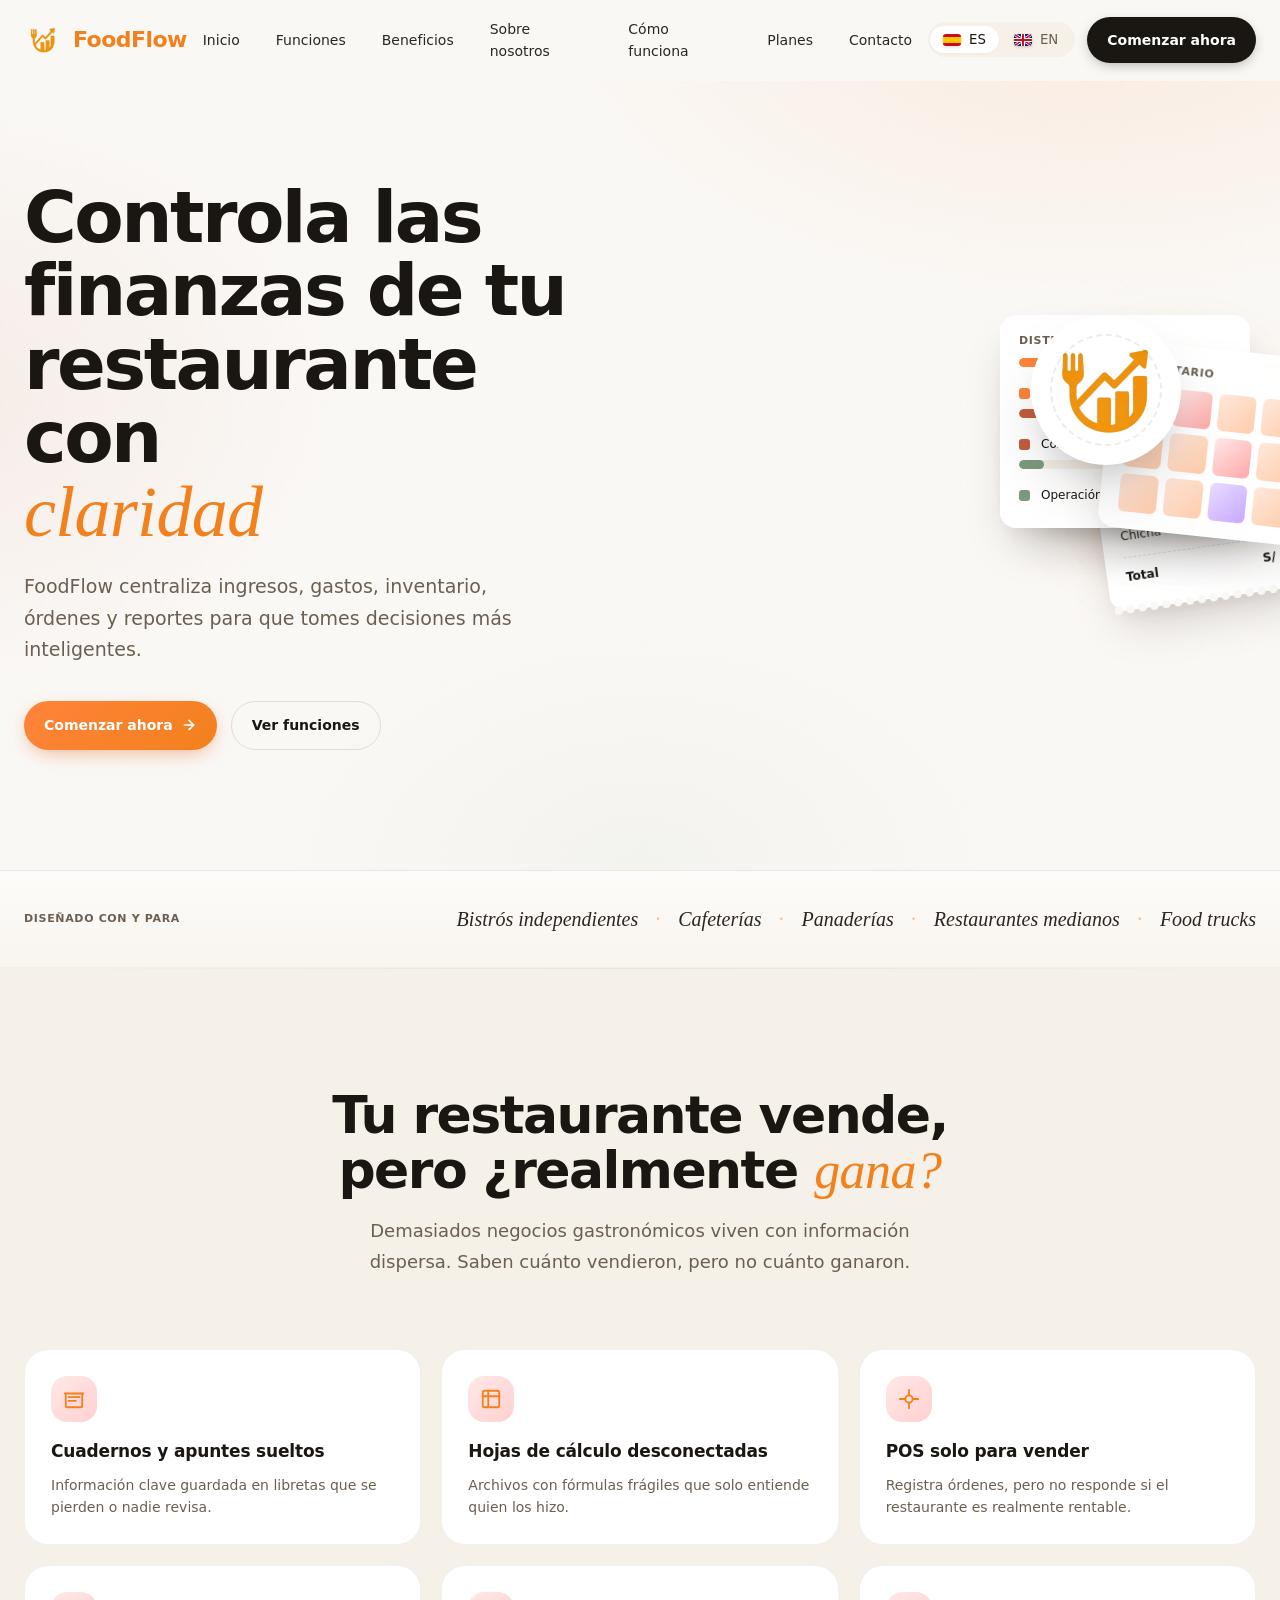
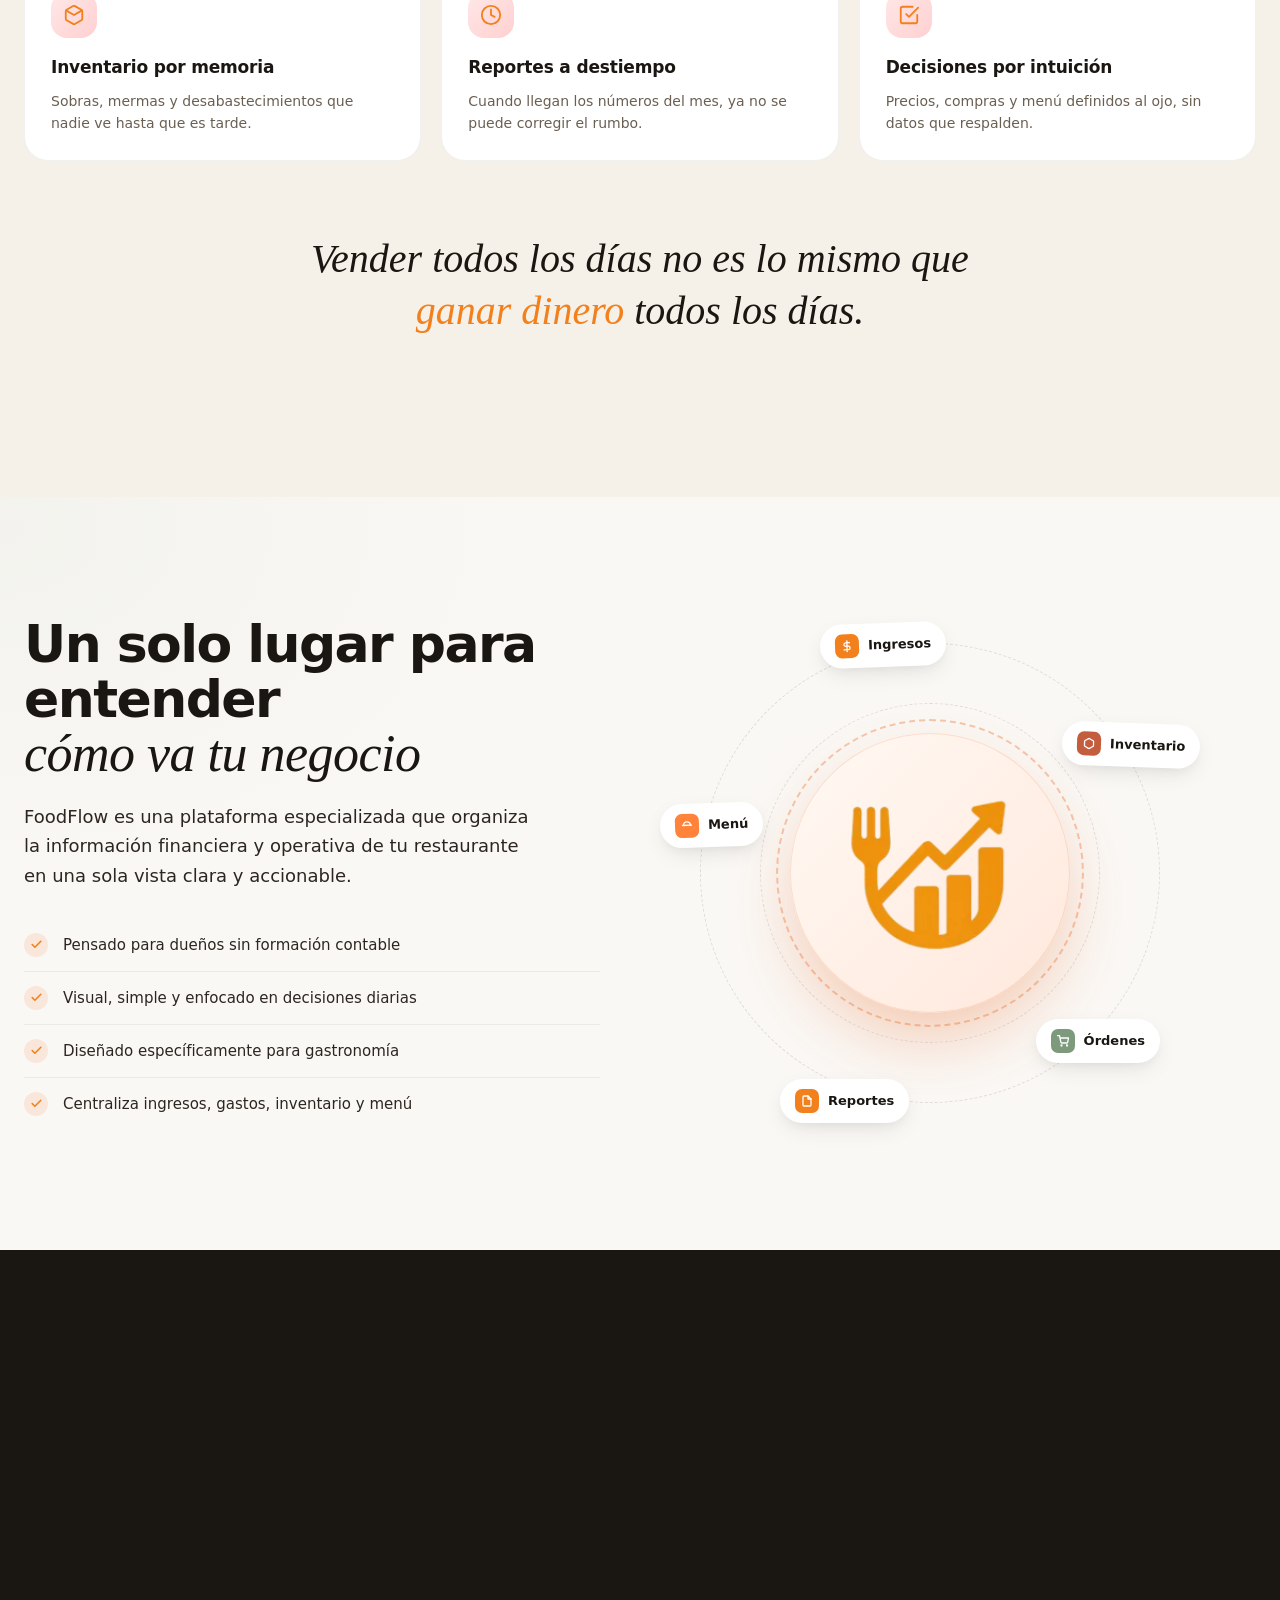
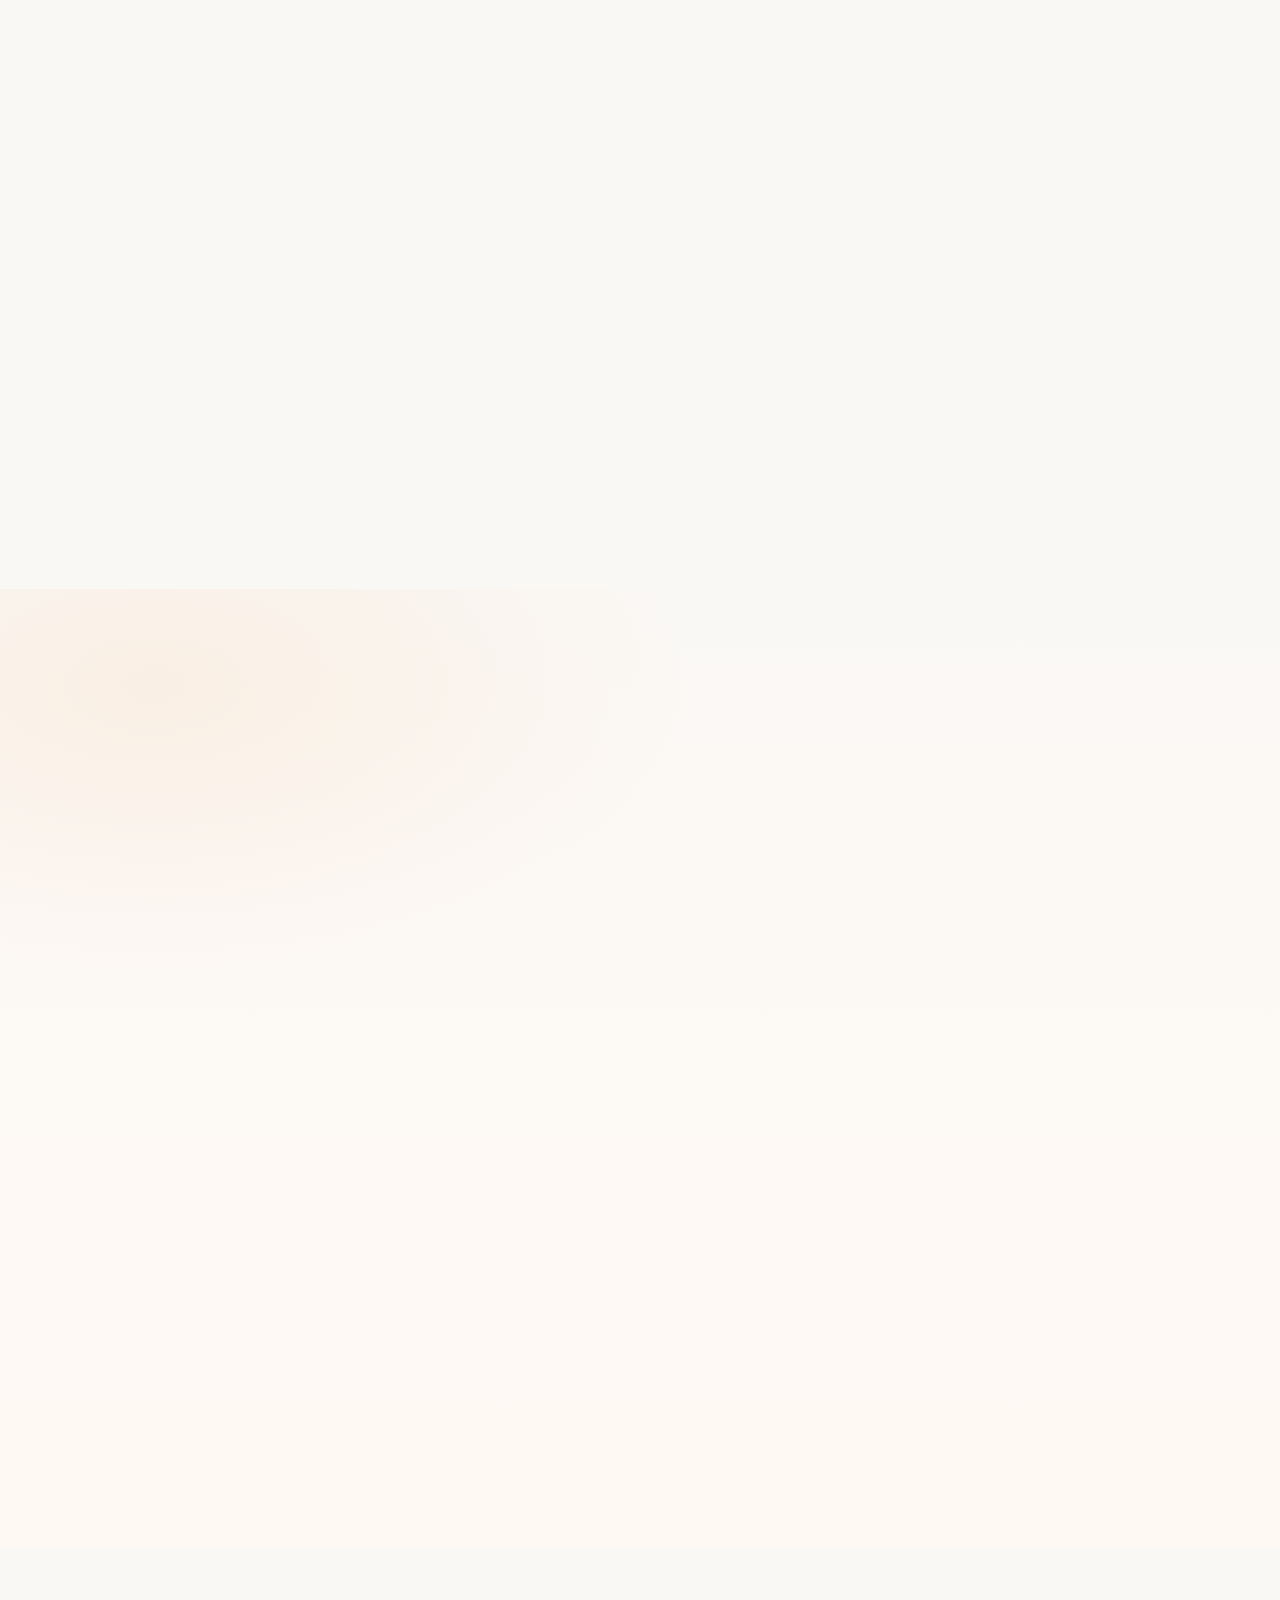
==== commit 8ba96c31: "fix(landing): avoid deferred stylesheet blocking" ====
--- a/index.html
+++ b/index.html
@@ -7,9 +7,7 @@
   <title>FoodFlow</title>
   <link rel="icon" href="public/assets/images/favicon.png" type="image/png">
   <script>document.documentElement.classList.add('js');</script>
-  <link rel="stylesheet" href="public/assets/styles/critical.min.css">
-  <link rel="stylesheet" href="public/assets/styles/styles.min.css" media="print" onload="this.media='all'">
-  <noscript><link rel="stylesheet" href="public/assets/styles/styles.min.css"></noscript>
+  <link rel="stylesheet" href="public/assets/styles/styles.min.css">
   <script defer src="public/assets/scripts/scripts.min.js"></script>
 </head>
 
